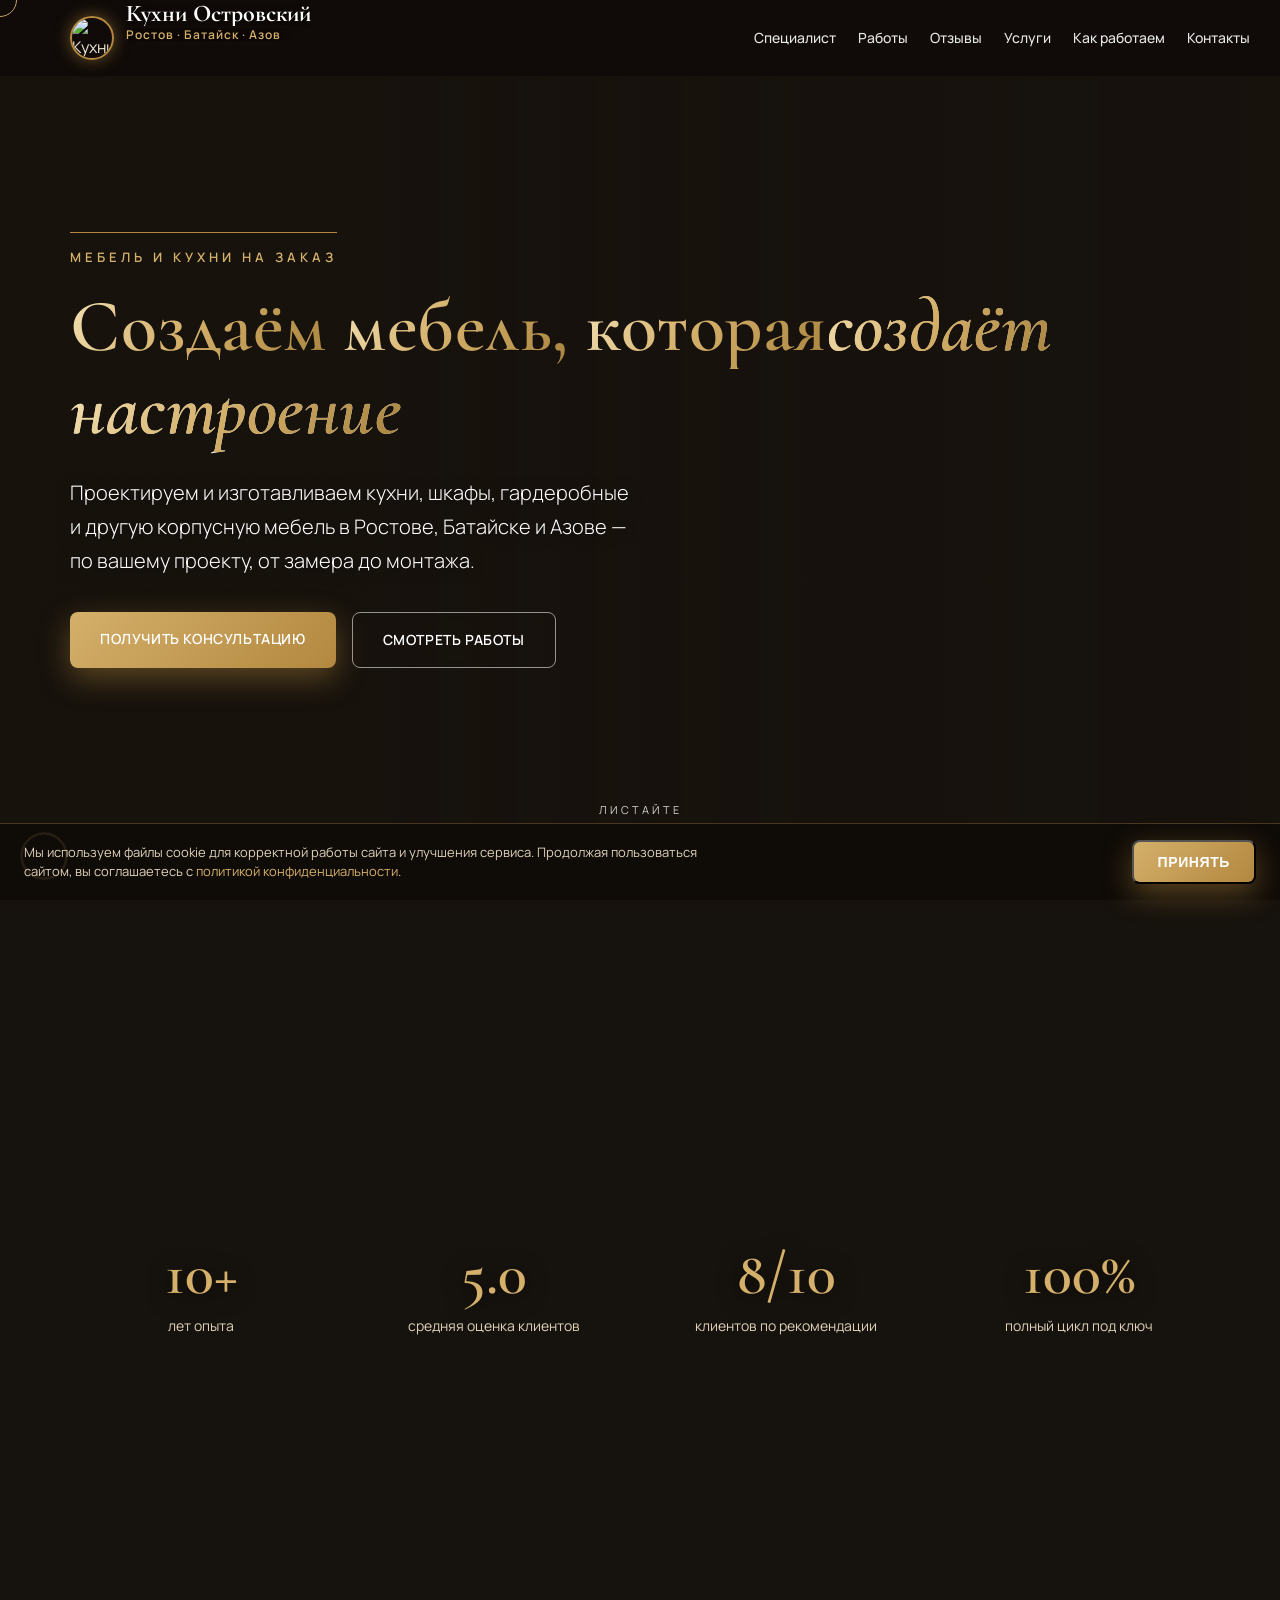
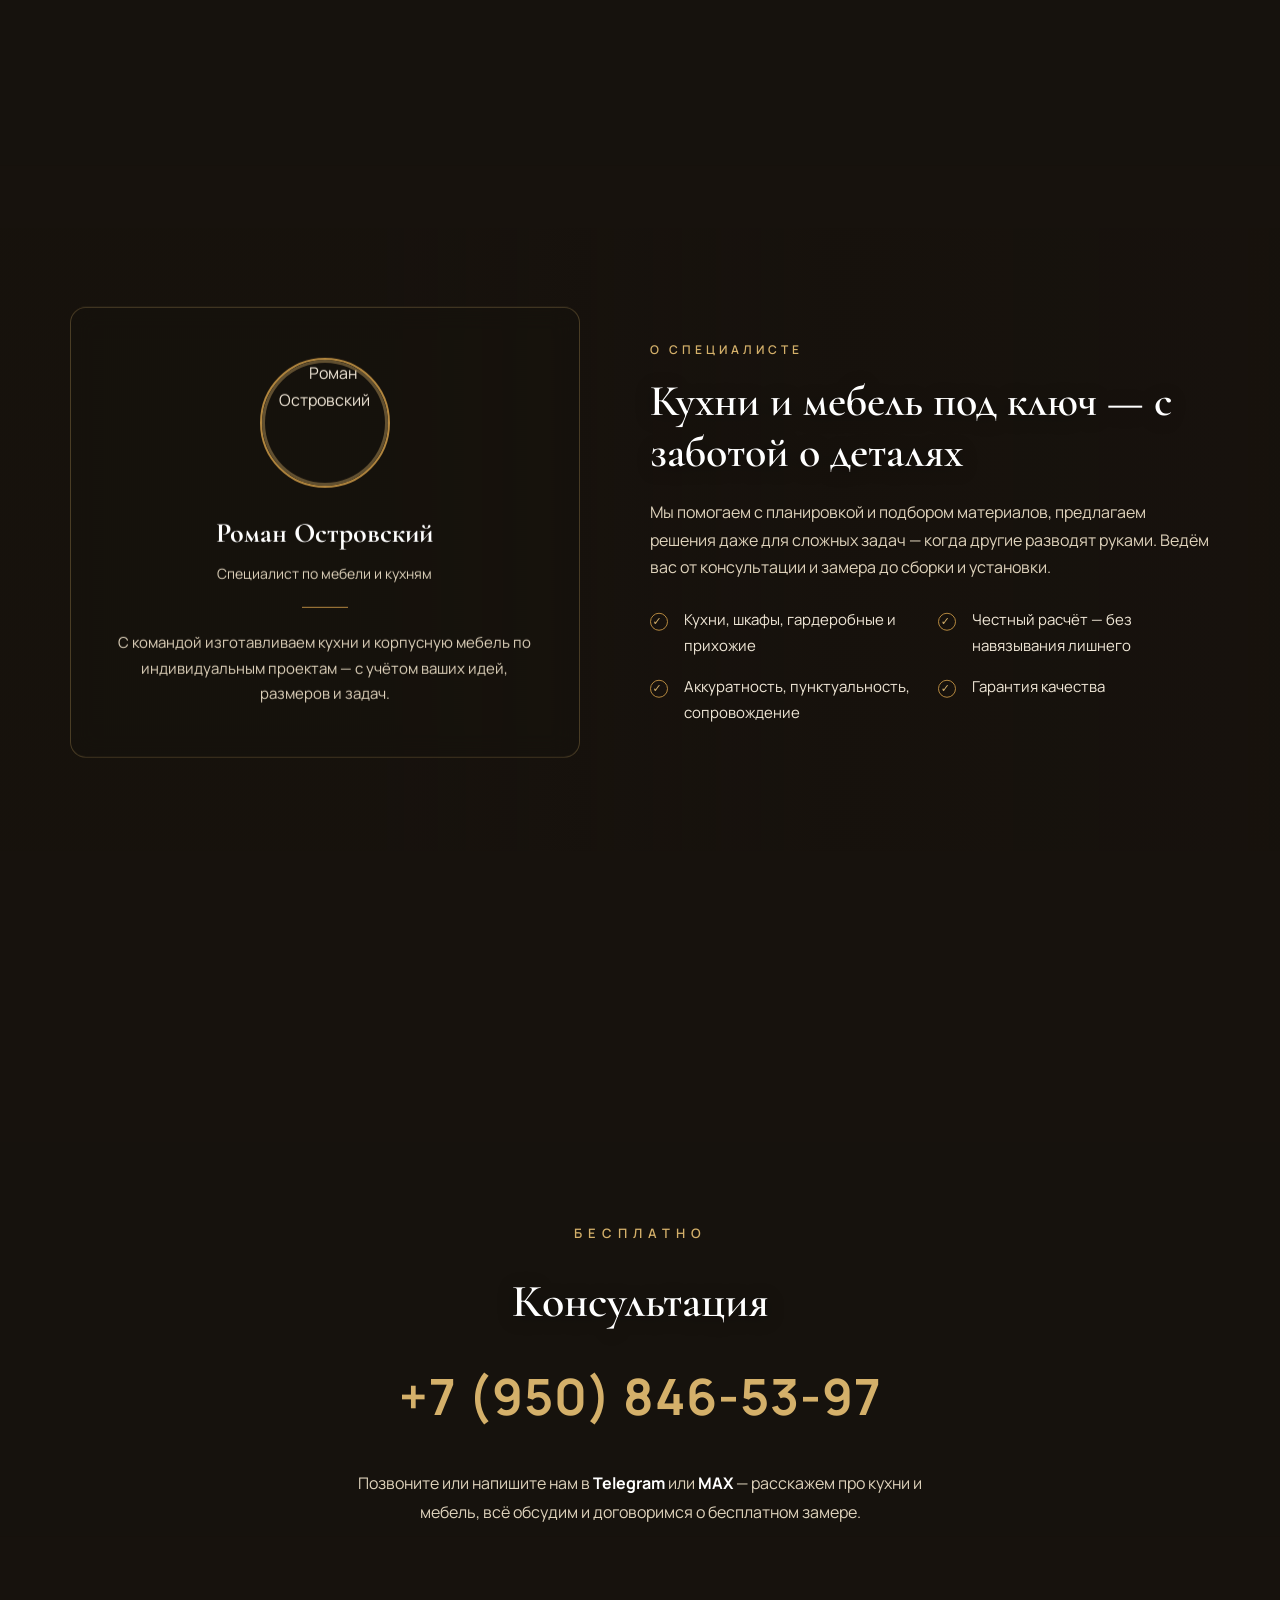
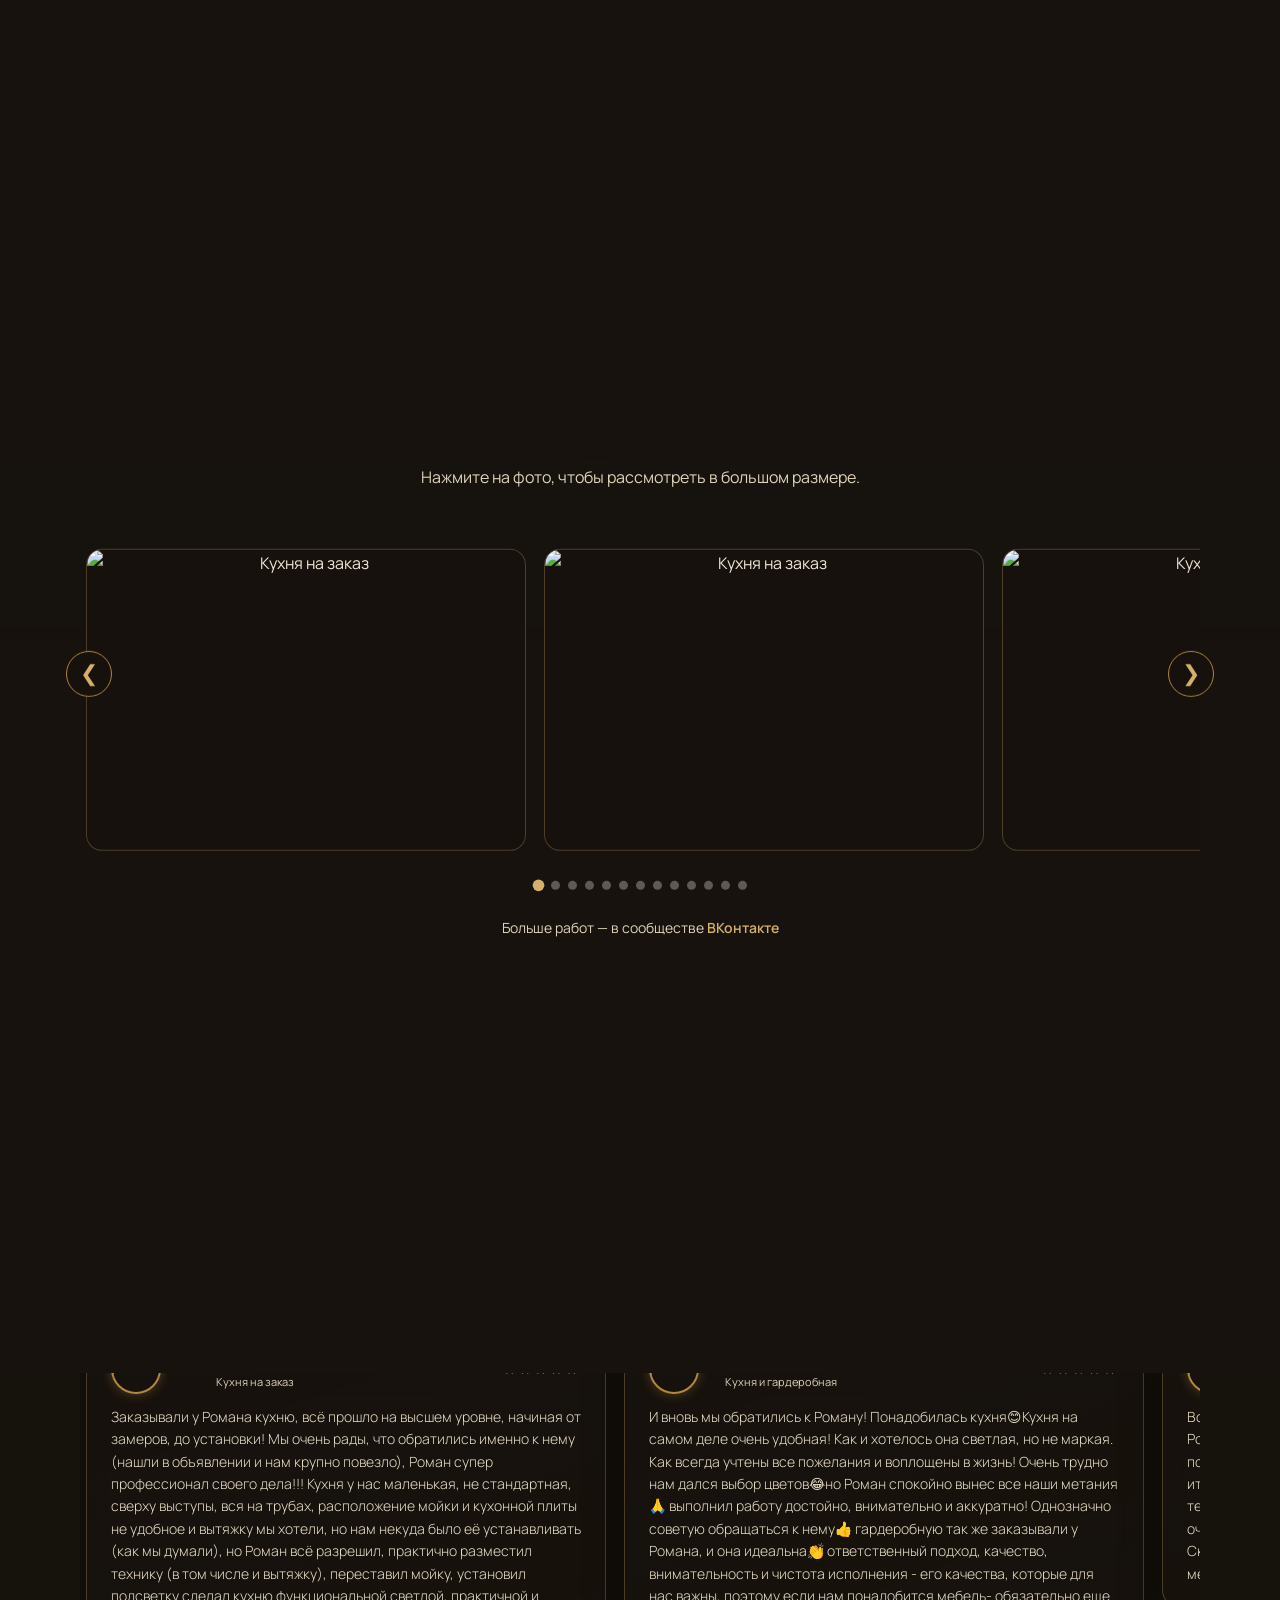
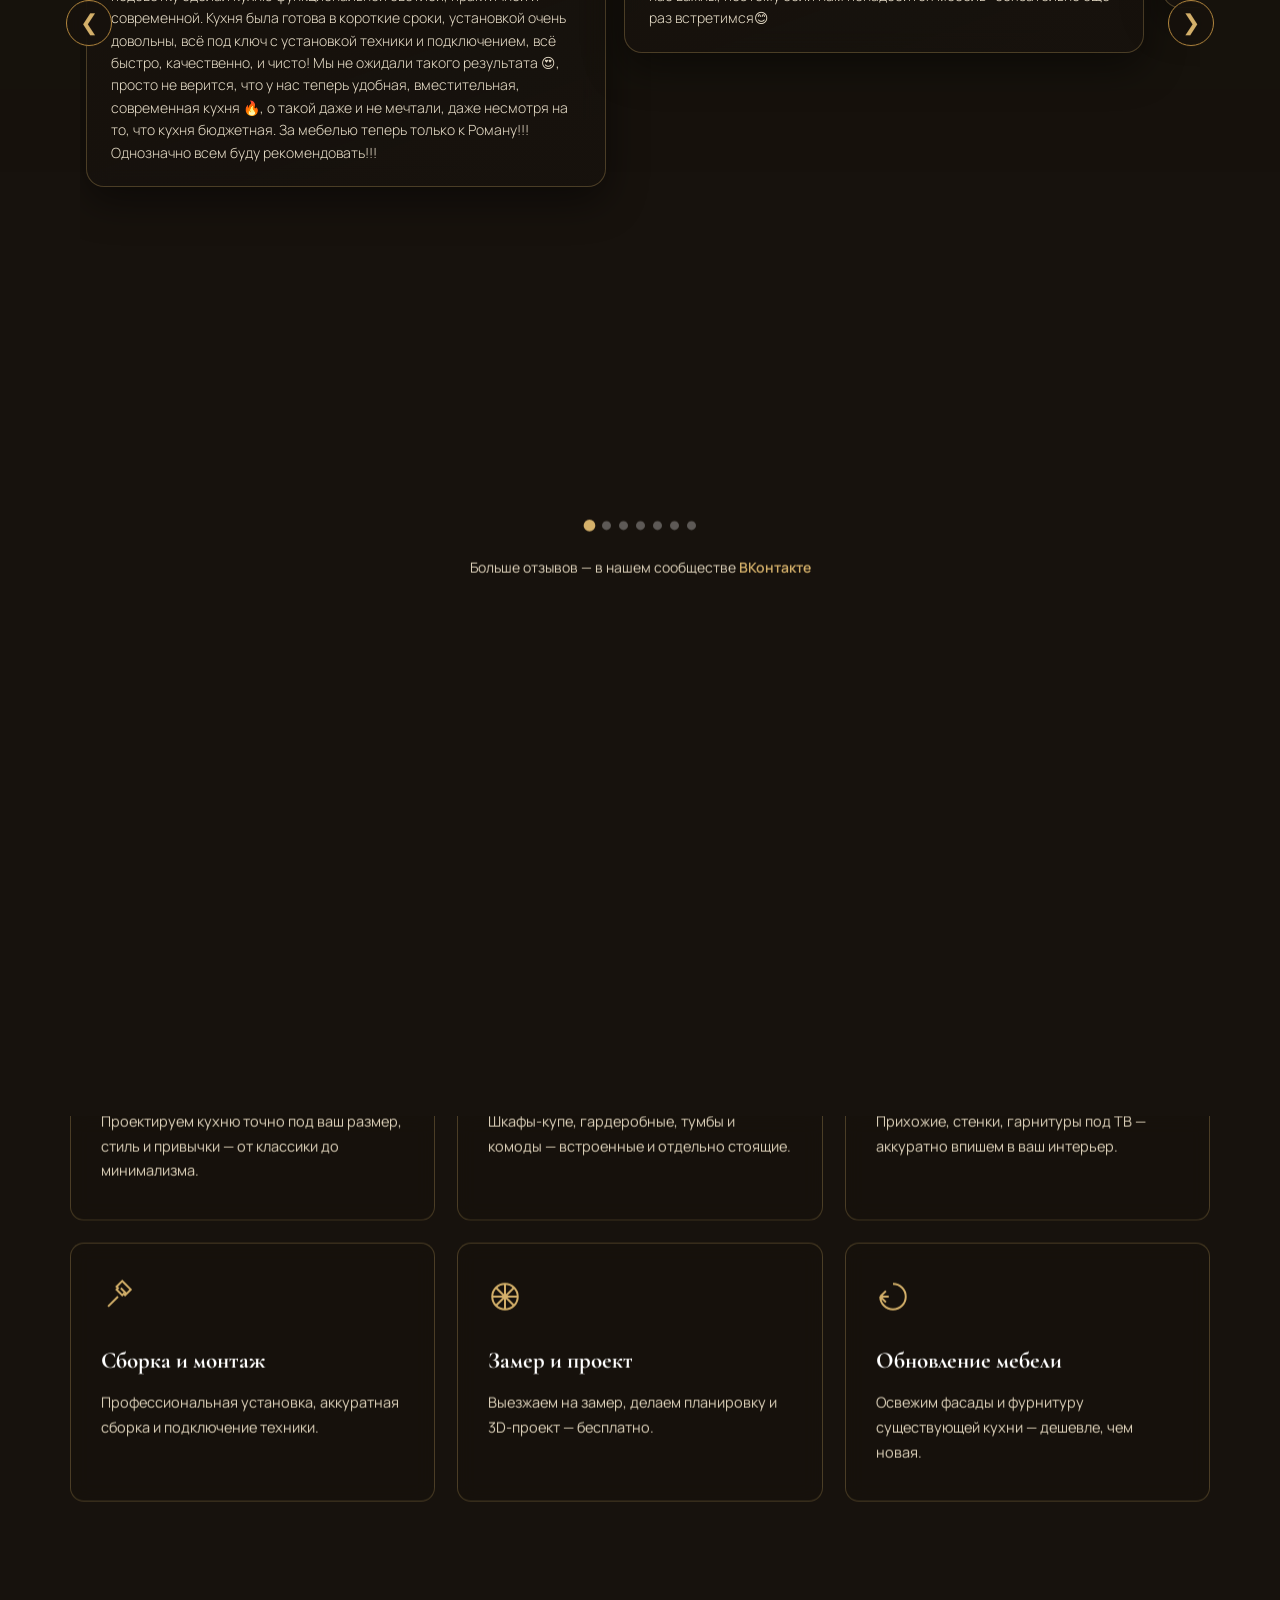
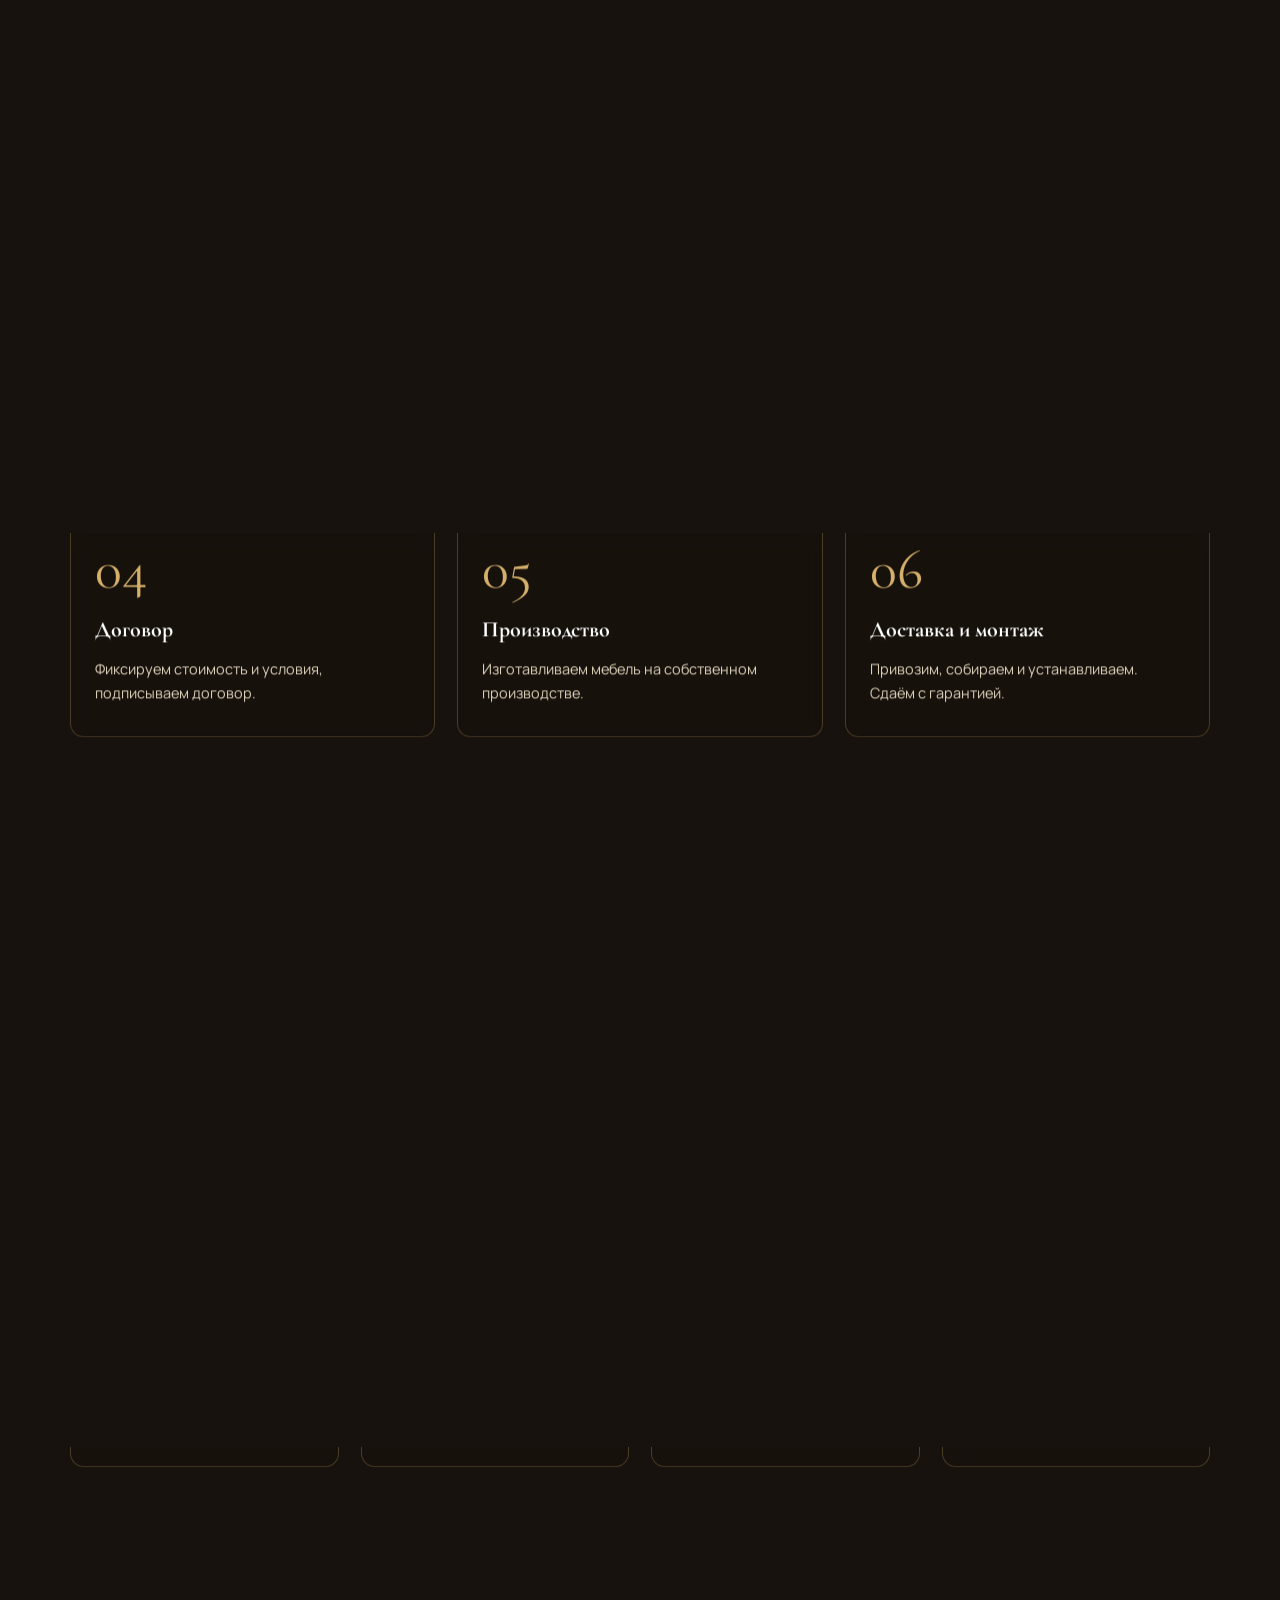
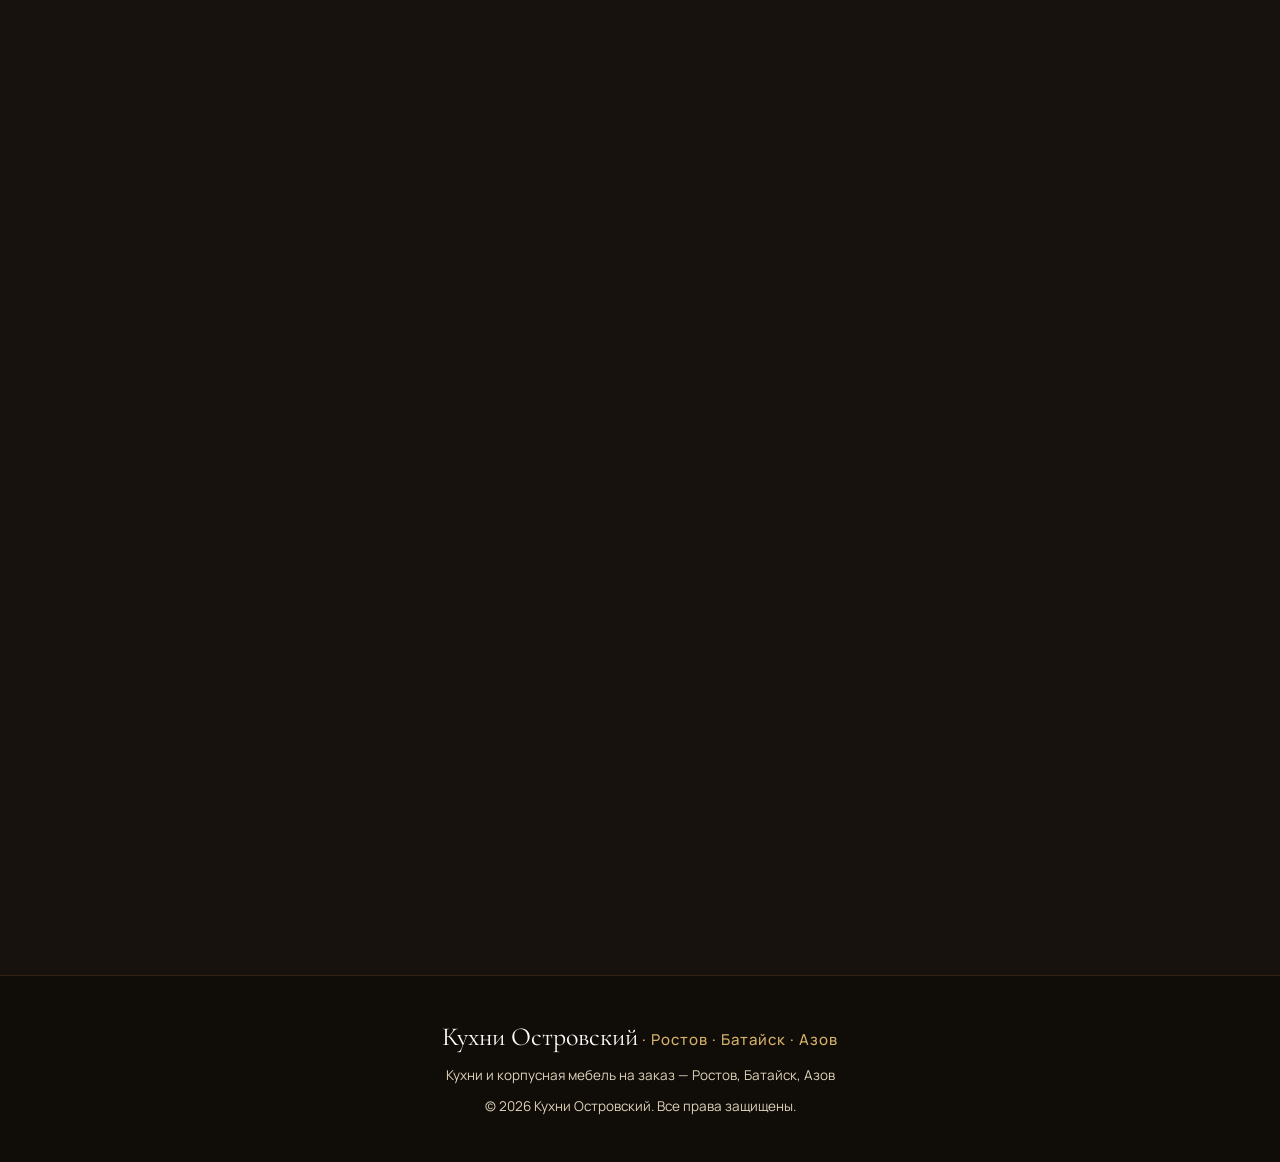
==== index.html @ 15dc63b6 "Update index.html" ====
<!DOCTYPE html>
<html lang="ru">
<head>
<meta charset="UTF-8">
<meta name="viewport" content="width=device-width, initial-scale=1.0">
<title>Кухни на заказ Ростов, Батайск, Азов | Кухни Островский</title>
<meta name="description" content="Кухни на заказ в Ростове, Батайске и Азове. Корпусная мебель под ключ: замер, проект, производство, монтаж. Специалист Роман Островский. ☎ +7 (950) 846-53-97">
<meta name="keywords" content="кухни островский, кухни батайск, кухни ростов, кухни азов, кухни на заказ ростов, мебель на заказ, шкафы купе, гардеробные, прихожие">
<meta name="robots" content="index, follow">
<link rel="canonical" href="https://кухниостровский.рф/">
<meta property="og:type" content="website">
<meta property="og:locale" content="ru_RU">
<meta property="og:url" content="https://кухниостровский.рф/">
<meta property="og:title" content="Кухни на заказ Ростов, Батайск, Азов | Кухни Островский">
<meta property="og:description" content="Кухни и корпусная мебель под ключ. 10+ лет опыта. Бесплатный замер и проект.">
<meta property="og:site_name" content="Кухни Островский">
<meta property="og:image" content="https://sun9-70.vkuserphoto.ru/s/v1/ig2/s4A0AFD1sjqbbnq-mAfS6e6lCbOTfaw6skzD08T04rMk8FkgYcORaFyMLFJIPcR9EamDGrZ3fDDamkpzifiUnmkO.jpg?quality=95&from=bu&u=udyioV6Vl_ghNhYbFZ9zjc-ZU_IjlhkVV114xfpUZJs&cs=1280x0">
<meta property="og:image:width" content="1280">
<meta property="og:image:height" content="855">
<script type="application/ld+json">
{"@context":"https://schema.org","@type":"LocalBusiness","name":"Кухни Островский","url":"https://кухниостровский.рф/","image":"https://sun9-70.vkuserphoto.ru/s/v1/ig2/s4A0AFD1sjqbbnq-mAfS6e6lCbOTfaw6skzD08T04rMk8FkgYcORaFyMLFJIPcR9EamDGrZ3fDDamkpzifiUnmkO.jpg?quality=95&from=bu&u=udyioV6Vl_ghNhYbFZ9zjc-ZU_IjlhkVV114xfpUZJs&cs=1280x0","description":"Кухни и корпусная мебель на заказ в Ростове, Батайске и Азове.","telephone":"+79508465397","priceRange":"₽₽","address":{"@type":"PostalAddress","addressLocality":"Ростов-на-Дону","addressRegion":"Ростовская область"},"areaServed":["Ростов-на-Дону","Батайск","Азов"],"sameAs":["https://vk.com/mebel.ostrovsky"]}
</script>
<link rel="icon" type="image/jpeg" href="https://sun9-20.vkuserphoto.ru/s/v1/ig2/2sp8pX_XIyDNZzghUeFMvYeHfkg4Kp7SVOVYhov8iLwAn3vAprbtUJPdXPi5IYkhMH-BR1LanCX8B0gH5rM8NC6c.jpg?quality=95&as=32x32,48x48,72x72,108x108,160x160,240x240,360x360,480x480,540x540,640x640,720x720,1080x1080,1254x1254&from=bu&cs=1254x0">
<link rel="apple-touch-icon" href="https://sun9-20.vkuserphoto.ru/s/v1/ig2/2sp8pX_XIyDNZzghUeFMvYeHfkg4Kp7SVOVYhov8iLwAn3vAprbtUJPdXPi5IYkhMH-BR1LanCX8B0gH5rM8NC6c.jpg?quality=95&as=32x32,48x48,72x72,108x108,160x160,240x240,360x360,480x480,540x540,640x640,720x720,1080x1080,1254x1254&from=bu&cs=1254x0">
<link rel="preconnect" href="https://fonts.googleapis.com">
<link rel="preconnect" href="https://fonts.gstatic.com" crossorigin>
<link href="https://fonts.googleapis.com/css2?family=Cormorant+Garamond:wght@400;500;600;700&family=Manrope:wght@300;400;500;600;700;800&display=swap" rel="stylesheet">

<style>
:root{
  --gold:#b3873f;
  --gold-soft:#d4b06a;
  --muted:#ded2bb;
  --line:rgba(212,176,106,.28);
}
*{margin:0;padding:0;box-sizing:border-box}
html{scroll-behavior:smooth}
section{scroll-margin-top:90px}
body{font-family:'Manrope',system-ui,sans-serif;color:#efe6d6;background:#17120d;line-height:1.7;-webkit-font-smoothing:antialiased;overflow-x:hidden}
h1,h2,h3{font-family:'Cormorant Garamond',Georgia,serif;overflow-wrap:break-word;word-break:break-word}
img{max-width:100%;display:block}
a{text-decoration:none;color:inherit}
ul{list-style:none}
.wrap{width:100%;max-width:1180px;margin:0 auto;padding:0 20px}

.progress{position:fixed;top:0;left:0;height:3px;z-index:200;background:linear-gradient(90deg,var(--gold),var(--gold-soft));width:0%}

/* ===== ПРЕЛОАДЕР (быстрый) ===== */
.preloader{position:fixed;inset:0;z-index:9999;background:#17120d;display:flex;flex-direction:column;align-items:center;justify-content:center;gap:22px;transition:opacity .5s ease,visibility .5s}
.preloader.done{opacity:0;visibility:hidden}
.pl-logo{font-family:'Cormorant Garamond',serif;font-size:38px;font-weight:700;color:var(--gold-soft);letter-spacing:2px;animation:plPulse 1.2s ease-in-out infinite}
.pl-bar{width:160px;height:2px;background:rgba(212,176,106,.15);border-radius:2px;overflow:hidden}
.pl-bar span{display:block;height:100%;width:0;background:linear-gradient(90deg,var(--gold),var(--gold-soft));animation:plLoad 1s ease forwards}
@keyframes plPulse{0%,100%{opacity:.5}50%{opacity:1}}
@keyframes plLoad{0%{width:0}100%{width:100%}}

/* ===== КАСТОМНЫЙ КУРСОР ===== */
.cursor{position:fixed;top:0;left:0;width:34px;height:34px;border:1.5px solid var(--gold-soft);border-radius:50%;pointer-events:none;z-index:9998;transform:translate(-50%,-50%);transition:transform .12s ease,width .25s,height .25s,border-color .25s;mix-blend-mode:difference}
.cursor.dot{width:6px;height:6px;background:var(--gold-soft);border:none;transition:.1s}
@media(hover:none){.cursor{display:none}}

/* ===== КРУГОВОЙ ПРОГРЕСС ===== */
.scroll-ring{position:fixed;left:18px;bottom:18px;width:52px;height:52px;z-index:300;transform:rotate(-90deg);opacity:.75;pointer-events:none}
.scroll-ring .ring-bg{fill:none;stroke:rgba(212,176,106,.15);stroke-width:3}
.scroll-ring .ring-fill{fill:none;stroke:var(--gold-soft);stroke-width:3;stroke-linecap:round;stroke-dasharray:163.4;stroke-dashoffset:163.4}

/* ШАПКА */
header{position:fixed;top:0;left:0;right:0;z-index:120;background:rgba(16,12,8,.9);backdrop-filter:blur(14px);transition:background .4s,box-shadow .4s}
header.solid{background:rgba(23,18,13,.98);box-shadow:0 6px 26px rgba(0,0,0,.5)}
.nav{display:flex;align-items:center;justify-content:space-between;height:76px;gap:12px}

.logo{display:flex;align-items:center;gap:12px;min-width:0;max-width:100%;cursor:pointer}
.logo .brand-ava{width:44px;height:44px;border-radius:50%;object-fit:cover;border:2px solid var(--gold);box-shadow:0 0 16px rgba(179,135,63,.55);flex-shrink:0}
.logo .brand-txt{display:flex;flex-direction:column;min-width:0;line-height:1.15}
.logo .brand-txt .name{white-space:nowrap;overflow:hidden;text-overflow:ellipsis;font-family:'Cormorant Garamond',serif;font-size:24px;font-weight:700;color:#fff;line-height:1.05;text-shadow:0 2px 10px rgba(0,0,0,.6)}
.logo .brand-txt .sub{color:var(--gold-soft);font-family:'Manrope',sans-serif;font-size:12px;font-weight:600;letter-spacing:1px;white-space:nowrap;overflow:hidden;text-overflow:ellipsis;max-width:62vw;margin-top:2px}

.menu{position:fixed;top:0;height:76px;right:max(20px,calc((100vw - 1220px)/2));display:flex;gap:22px;align-items:center;z-index:121}
.menu a{color:rgba(255,255,255,.9);font-size:14px;font-weight:500;transition:.3s;border-bottom:1px solid transparent;padding-bottom:4px;white-space:nowrap}
.menu a:hover{color:#fff;border-color:var(--gold)}
.menu a.active{color:var(--gold-soft);border-color:var(--gold)}

.menu-call{display:none}

.burger{display:none;background:none;border:none;cursor:pointer;width:38px;height:38px;position:relative;z-index:130;flex-shrink:0}
.burger span{position:absolute;left:7px;right:7px;height:2px;background:#fff;transition:.3s;border-radius:2px}
.burger span:nth-child(1){top:12px}
.burger span:nth-child(2){top:18px}
.burger span:nth-child(3){top:24px}
.burger.open span:nth-child(1){top:18px;transform:rotate(45deg)}
.burger.open span:nth-child(2){opacity:0}
.burger.open span:nth-child(3){top:18px;transform:rotate(-45deg)}

.scrim{position:fixed;inset:0;background:rgba(0,0,0,.55);opacity:0;visibility:hidden;transition:.35s;z-index:119;backdrop-filter:blur(2px)}
.scrim.show{opacity:1;visibility:visible}

.panel{position:relative;min-height:100vh;display:flex;align-items:center;padding:140px 0;overflow:hidden}
.panel .bg{position:absolute;inset:-20% 0;z-index:0;background-size:cover;background-position:center;will-change:transform}
.panel .bg::after{content:"";position:absolute;inset:0;background:linear-gradient(to right,rgba(23,18,13,.93) 30%,rgba(23,18,13,.62) 65%,rgba(23,18,13,.7))}
.panel .content{position:relative;z-index:2;width:100%;will-change:transform}
.panel--center .content{text-align:center}
.panel--center .bg::after{background:rgba(23,18,13,.68)}
.panel--dark .bg::after{background:rgba(23,18,13,.86)}
.panel + .panel{margin-top:14px}

.eyebrow{display:inline-block;color:var(--gold-soft);letter-spacing:4px;text-transform:uppercase;font-size:13px;font-weight:600;margin-bottom:18px;border-top:1px solid var(--gold);padding-top:13px}
h1{font-size:clamp(32px,6.4vw,74px);font-weight:600;line-height:1.12;color:#fff;letter-spacing:.5px;text-shadow:0 3px 22px rgba(0,0,0,.45);overflow-wrap:break-word;word-break:break-word;max-width:100%}
h1 em{font-style:italic}
.sub{color:#fff;font-size:clamp(17px,2vw,20px);font-weight:300;margin:24px 0 34px;max-width:560px;text-shadow:0 2px 14px rgba(0,0,0,.55)}
.btn-row{display:flex;gap:16px;flex-wrap:wrap}
.btn{position:relative;overflow:hidden;display:inline-block;padding:15px 30px;font-size:14px;font-weight:600;letter-spacing:.6px;text-transform:uppercase;transition:.35s;cursor:pointer;border-radius:8px}
.btn-solid{background:linear-gradient(135deg,var(--gold-soft),var(--gold));color:#fff;box-shadow:0 10px 30px rgba(179,135,63,.45);animation:btnGlow 3.2s ease-in-out infinite}
.btn-solid:hover{filter:brightness(1.1);transform:translateY(-3px)}
.btn-line{border:1px solid rgba(255,255,255,.55);color:#fff;backdrop-filter:blur(4px)}
.btn-line:hover{background:#fff;color:#17120d}
.btn::after{content:"";position:absolute;top:0;left:-120%;width:60%;height:100%;background:linear-gradient(120deg,transparent,rgba(255,255,255,.45),transparent);transform:skewX(-20deg);transition:.6s}
.btn:hover::after{left:130%}
@keyframes btnGlow{0%,100%{box-shadow:0 10px 30px rgba(179,135,63,.4)}50%{box-shadow:0 10px 46px rgba(212,176,106,.85)}}

/* Градиентный заголовок + золотое мерцание */
#heroTitle .t-word{background:linear-gradient(120deg,#f4e2b5,var(--gold-soft) 45%,#a9843f);-webkit-background-clip:text;background-clip:text;-webkit-text-fill-color:transparent;text-shadow:none}
.shimmer{background:linear-gradient(90deg,var(--gold-soft),#fff 35%,var(--gold-soft) 70%);background-size:220% auto;-webkit-background-clip:text;background-clip:text;-webkit-text-fill-color:transparent;animation:shimmerMove 3.2s linear infinite}
@keyframes shimmerMove{0%{background-position:0% center}100%{background-position:-220% center}}
h1 em.shimmer{-webkit-text-fill-color:transparent}
.cta h2.shimmer{-webkit-text-fill-color:transparent}

.scroll-cue{position:absolute;bottom:26px;left:50%;transform:translateX(-50%);z-index:5;color:rgba(255,255,255,.8);font-size:11px;letter-spacing:3px;text-transform:uppercase;text-align:center}
.scroll-cue .line{width:1px;height:44px;background:rgba(255,255,255,.55);margin:10px auto 0;animation:drip 2s infinite}
@keyframes drip{0%{transform:scaleY(0);transform-origin:top}50%{transform:scaleY(1);transform-origin:top}51%{transform-origin:bottom}100%{transform:scaleY(0);transform-origin:bottom}}

.sec-head{max-width:680px;margin:0 auto 50px;text-align:center}
.sec-head .kicker{color:var(--gold-soft);letter-spacing:4px;text-transform:uppercase;font-size:12px;font-weight:600}
.sec-head h2{font-size:clamp(32px,5vw,48px);font-weight:600;margin:16px 0 14px;line-height:1.15;color:#fff;text-shadow:0 2px 18px rgba(0,0,0,.45)}
.sec-head p{color:var(--muted);font-size:16px}
h2.k{font-size:clamp(32px,5vw,46px);color:#fff;font-weight:600;margin:16px 0 14px;text-align:center;text-shadow:0 2px 18px rgba(0,0,0,.45)}

.stats{display:grid;grid-template-columns:repeat(4,1fr);gap:30px;text-align:center}
.stat .num{font-family:'Cormorant Garamond',serif;font-size:60px;font-weight:600;color:var(--gold-soft);line-height:1;text-shadow:0 3px 22px rgba(0,0,0,.55)}
.stat .lbl{color:var(--muted);font-size:14px;margin-top:10px}

.about{display:grid;grid-template-columns:1fr 1.1fr;gap:70px;align-items:center}
.about-card{background:rgba(23,18,13,.78);backdrop-filter:blur(12px);border:1px solid var(--line);padding:50px 42px;text-align:center;border-radius:16px}
.avatar{width:130px;height:130px;border-radius:50%;margin:0 auto 22px;overflow:hidden;border:2px solid var(--gold);position:relative}
.avatar img{width:100%;height:100%;object-fit:cover}
.avatar::after{content:"";position:absolute;inset:0;border-radius:50%;box-shadow:inset 0 0 0 3px rgba(212,176,106,.4)}
.about-card h3{font-size:28px;color:#fff}
.about-card .role{color:var(--muted);font-size:14px;margin-top:4px}
.about-card .sep{width:46px;height:1px;background:var(--gold);margin:22px auto}
.about-card p{color:var(--muted);font-size:15px}
.about-body .kicker{color:var(--gold-soft);letter-spacing:4px;text-transform:uppercase;font-size:12px;font-weight:600}
.about-body h2{font-size:clamp(30px,4vw,44px);font-weight:600;margin:16px 0 22px;line-height:1.15;color:#fff;text-shadow:0 2px 18px rgba(0,0,0,.45)}
.about-body p{color:var(--muted);font-size:16px;margin-bottom:26px}
.features{display:grid;grid-template-columns:1fr 1fr;gap:16px}
.features li{position:relative;padding-left:34px;color:#efe6d6;font-size:15px;overflow-wrap:break-word}
.features li::before{content:"";position:absolute;left:0;top:6px;width:16px;height:16px;border:1.5px solid var(--gold);border-radius:50%}
.features li::after{content:"✓";position:absolute;left:3px;top:5px;font-size:11px;color:var(--gold-soft);font-weight:700}

.consult .phone{display:block;font-family:'Manrope',sans-serif;font-weight:700;font-size:clamp(30px,5vw,50px);color:var(--gold-soft);letter-spacing:1px;margin-top:10px;white-space:nowrap}
.consult p{color:var(--muted);font-size:16px;margin:30px auto 0;max-width:600px;line-height:1.8;overflow-wrap:break-word}

.carousel{position:relative;max-width:1120px;margin:0 auto}
.car-track{display:flex;gap:18px;overflow-x:auto;scroll-snap-type:x mandatory;-webkit-overflow-scrolling:touch;padding:8px 6px 20px;scrollbar-width:none}
.car-track::-webkit-scrollbar{display:none}
.car-nav{position:absolute;top:38%;transform:translateY(-50%);width:46px;height:46px;border-radius:50%;background:rgba(23,18,13,.75);backdrop-filter:blur(8px);border:1px solid var(--gold);color:var(--gold-soft);font-size:22px;cursor:pointer;display:flex;align-items:center;justify-content:center;transition:.3s;z-index:5}
.car-nav:hover{background:var(--gold);color:#17120d}
.car-prev{left:-14px}
.car-next{right:-14px}
.car-dots{display:flex;justify-content:center;gap:8px;margin-top:10px;flex-wrap:wrap}
.car-dot{width:9px;height:9px;border-radius:50%;background:rgba(255,255,255,.3);cursor:pointer;transition:.3s;border:none}
.car-dot.active{background:var(--gold-soft);transform:scale(1.3)}

.car-slide{flex:0 0 auto;width:min(78vw,440px);scroll-snap-align:center;border-radius:16px;overflow:hidden;border:1px solid var(--line);background:rgba(23,18,13,.7);cursor:zoom-in}
.car-slide img{width:100%;height:300px;object-fit:cover;display:block;transition:transform .5s ease}
.car-slide:hover img{transform:scale(1.06)}

.rev-track{align-items:flex-start}
.rev-card{scroll-snap-align:center;background:linear-gradient(160deg,rgba(23,18,13,.92),rgba(23,18,13,.8));backdrop-filter:blur(12px);border:1px solid var(--line);border-radius:18px;padding:22px 24px;width:min(82vw,520px);flex:0 0 auto;display:flex;flex-direction:column;box-shadow:0 14px 40px rgba(0,0,0,.45);position:relative;overflow:hidden}
.rev-card::before{content:"";position:absolute;top:0;left:0;right:0;height:2px;background:linear-gradient(90deg,transparent,var(--gold-soft),transparent);opacity:.7}
.rev-head{display:flex;align-items:center;gap:12px;margin-bottom:12px;flex-wrap:wrap}
.rev-ava{width:50px;height:50px;border-radius:50%;object-fit:cover;border:2px solid var(--gold);box-shadow:0 0 12px rgba(179,135,63,.4);flex-shrink:0}
.rev-name{color:#fff;font-weight:700;font-size:15px}
.rev-sub{color:var(--muted);font-size:11px;margin-top:2px}
.rev-stars{color:var(--gold-soft);letter-spacing:3px;font-size:14px;margin-left:auto;white-space:nowrap}
.rev-text{color:#e7ddc8;font-size:14px;line-height:1.6;font-weight:300;text-align:left;overflow-wrap:break-word;word-break:break-word}
.rev-video{margin-top:12px;border-radius:12px;overflow:hidden;border:1px solid var(--line)}
.rev-video iframe{width:100%;height:200px;border:0;display:block}

.svc-grid{display:grid;grid-template-columns:repeat(3,1fr);gap:22px}
.svc{position:relative;background:rgba(23,18,13,.68);backdrop-filter:blur(10px);border:1px solid var(--line);padding:36px 30px;transition:.4s;border-radius:14px;overflow-wrap:break-word}
.svc::before{content:"";position:absolute;inset:0;border-radius:14px;padding:1px;background:linear-gradient(135deg,var(--gold-soft),transparent 40%,transparent 60%,var(--gold-soft));-webkit-mask:linear-gradient(#fff 0 0) content-box,linear-gradient(#fff 0 0);-webkit-mask-composite:xor;mask-composite:exclude;opacity:0;transition:.4s;pointer-events:none}
.svc:hover{transform:translateY(-6px);background:rgba(23,18,13,.88)}
.svc:hover::before{opacity:1}
.svc svg{width:34px;height:34px;stroke:var(--gold-soft);fill:none;stroke-width:1.4;margin-bottom:20px}
.svc h3{font-size:23px;color:#fff;margin-bottom:10px}
.svc p{color:var(--muted);font-size:14.5px}

.steps{display:grid;grid-template-columns:repeat(3,1fr);gap:22px}
.step{position:relative;padding:30px 24px;background:rgba(23,18,13,.65);backdrop-filter:blur(8px);border:1px solid var(--line);border-radius:14px;transition:.3s;overflow-wrap:break-word}
.step:hover{transform:translateY(-4px);border-color:var(--gold)}
.step .n{font-family:'Cormorant Garamond',serif;font-size:56px;color:var(--gold-soft);line-height:1}
.step h3{font-size:22px;color:#fff;margin:14px 0 8px}
.step p{color:var(--muted);font-size:14.5px}

.guar-grid{display:grid;grid-template-columns:repeat(4,1fr);gap:22px}
.guar{position:relative;background:rgba(23,18,13,.68);backdrop-filter:blur(10px);border:1px solid var(--line);padding:36px 26px;text-align:center;transition:.35s;border-radius:14px;overflow-wrap:break-word}
.guar::before{content:"";position:absolute;inset:0;border-radius:14px;padding:1px;background:linear-gradient(135deg,var(--gold-soft),transparent 40%,transparent 60%,var(--gold-soft));-webkit-mask:linear-gradient(#fff 0 0) content-box,linear-gradient(#fff 0 0);-webkit-mask-composite:xor;mask-composite:exclude;opacity:0;transition:.4s}
.guar:hover{transform:translateY(-5px);background:rgba(23,18,13,.85)}
.guar:hover::before{opacity:1}
.guar .ico{width:52px;height:52px;margin:0 auto 18px;border:1px solid var(--gold);border-radius:50%;display:flex;align-items:center;justify-content:center;color:var(--gold-soft)}
.guar .ico svg{width:22px;height:22px;stroke:currentColor;fill:none;stroke-width:1.5}
.guar h3{font-size:19px;color:#fff;margin-bottom:8px}
.guar p{color:var(--muted);font-size:13.5px}

.contact-grid{display:grid;grid-template-columns:1fr 1fr;gap:60px;align-items:start}
.contact-info h2{font-size:clamp(30px,4.5vw,46px);color:#fff;margin:16px 0 14px;line-height:1.1;text-shadow:0 2px 18px rgba(0,0,0,.45)}
.contact-info .kicker{color:var(--gold-soft);letter-spacing:4px;text-transform:uppercase;font-size:12px;font-weight:600}
.contact-info>p{color:var(--muted);font-size:16px;margin-bottom:32px}
.c-line{display:flex;align-items:flex-start;gap:20px;margin-bottom:26px}
.c-ico{width:44px;height:44px;border:1px solid var(--gold);border-radius:50%;display:flex;align-items:center;justify-content:center;color:var(--gold-soft);flex-shrink:0}
.c-ico svg{width:18px;height:18px;stroke:currentColor;fill:none;stroke-width:1.5}
.c-line .lab{font-size:11px;letter-spacing:2px;text-transform:uppercase;color:var(--muted);margin-bottom:3px}
.c-line .val{font-size:19px;font-weight:600;color:#efe6d6;overflow-wrap:break-word;word-break:break-word}
.c-line a.val:hover{color:var(--gold-soft)}
.call-block{background:rgba(23,18,13,.78);backdrop-filter:blur(12px);border:1px solid var(--line);padding:44px 34px;text-align:center;border-radius:16px}
.call-block .cb-lab{font-size:14px;letter-spacing:3px;text-transform:uppercase;color:var(--gold-soft)}
.call-block .cb-num{display:block;font-family:'Manrope',sans-serif;font-weight:700;font-size:clamp(28px,4vw,44px);color:#fff;margin:14px 0 8px;white-space:nowrap}
.call-block .cb-num:hover{color:var(--gold-soft)}
.call-block .cb-hint{color:var(--muted);font-size:14.5px;line-height:1.8;overflow-wrap:break-word}

/* Форма звонка с маской телефона */
.cb-form{display:flex;flex-direction:column;gap:12px;margin-top:22px;text-align:left}
.cb-form input{background:rgba(255,255,255,.06);border:1px solid var(--line);border-radius:10px;padding:14px 16px;color:#fff;font-size:15px;font-family:'Manrope',sans-serif;transition:.3s;width:100%}
.cb-form input:focus{outline:none;border-color:var(--gold)}
.cb-form input::placeholder{color:var(--muted)}
.cb-form .btn{width:100%;border:none;margin-top:4px}
.cb-msg{margin-top:8px;font-size:13px;color:var(--gold-soft);text-align:center;min-height:18px}

.cta{text-align:center;padding:100px 0;position:relative}
.cta h2{font-size:clamp(32px,5vw,52px);color:#fff;font-weight:600;margin-bottom:16px;text-shadow:0 3px 20px rgba(0,0,0,.45)}
.cta p{color:var(--muted);font-size:17px;max-width:600px;margin:0 auto 34px;overflow-wrap:break-word}

footer{background:rgba(16,12,8,.97);color:var(--muted);padding:44px 20px;text-align:center;font-size:13.5px;border-top:1px solid rgba(179,135,63,.2)}
footer .flogo{font-family:'Cormorant Garamond',serif;font-size:26px;color:#fff;margin-bottom:10px;line-height:1.3}
footer .flogo span{color:var(--gold-soft);font-size:15px;font-family:'Manrope',sans-serif;font-weight:500;letter-spacing:1px}

.cookie-bar{position:fixed;bottom:0;left:0;right:0;z-index:150;background:rgba(16,12,8,.97);backdrop-filter:blur(10px);border-top:1px solid var(--line);padding:16px 24px;display:flex;align-items:center;justify-content:space-between;gap:20px;flex-wrap:wrap;transform:translateY(100%);transition:.5s}
.cookie-bar.show{transform:none}
.cookie-bar p{color:var(--muted);font-size:13px;max-width:720px;line-height:1.5}
.cookie-bar .btn{flex-shrink:0;padding:12px 24px}

/* Лайтбокс */
.lightbox{position:fixed;inset:0;z-index:3000;background:rgba(10,7,4,.94);display:none;align-items:center;justify-content:center;flex-direction:column;gap:16px}
.lightbox.open{display:flex}
.lightbox img{max-width:92vw;max-height:84vh;border-radius:12px;border:1px solid var(--gold);box-shadow:0 20px 70px rgba(0,0,0,.7)}
.lb-close{position:absolute;top:18px;right:24px;background:none;border:none;color:#fff;font-size:44px;cursor:pointer;z-index:5;line-height:1}
.lb-nav{position:absolute;top:50%;transform:translateY(-50%);width:52px;height:52px;border-radius:50%;background:rgba(212,176,106,.15);border:1px solid var(--gold);color:var(--gold-soft);font-size:26px;cursor:pointer;display:flex;align-items:center;justify-content:center;transition:.3s}
.lb-nav:hover{background:var(--gold);color:#17120d}
.lb-prev{left:18px}.lb-next{right:18px}
.lb-count{color:var(--muted);font-size:13px}

.reveal{opacity:0;transform:translateY(36px);transition:opacity .9s ease,transform .9s ease}
.reveal.in{opacity:1;transform:none}
.stats .reveal:nth-child(1){transition-delay:.05s}.stats .reveal:nth-child(2){transition-delay:.15s}.stats .reveal:nth-child(3){transition-delay:.25s}.stats .reveal:nth-child(4){transition-delay:.35s}
.steps .reveal:nth-child(2){transition-delay:.08s}.steps .reveal:nth-child(3){transition-delay:.16s}.steps .reveal:nth-child(4){transition-delay:.24s}.steps .reveal:nth-child(5){transition-delay:.32s}.steps .reveal:nth-child(6){transition-delay:.4s}
.svc-grid .reveal:nth-child(2){transition-delay:.08s}.svc-grid .reveal:nth-child(3){transition-delay:.16s}.svc-grid .reveal:nth-child(4){transition-delay:.24s}.svc-grid .reveal:nth-child(5){transition-delay:.32s}.svc-grid .reveal:nth-child(6){transition-delay:.4s}
.guar-grid .reveal:nth-child(2){transition-delay:.08s}.guar-grid .reveal:nth-child(3){transition-delay:.16s}.guar-grid .reveal:nth-child(4){transition-delay:.24s}

.t-word{display:inline-block;opacity:0;transform:translateY(12px);transition:opacity .5s ease,transform .5s ease;word-break:break-word}
.t-word.on{opacity:1;transform:none}

@media(max-width:1024px){
  .stats{grid-template-columns:repeat(2,1fr);gap:40px}
  .svc-grid{grid-template-columns:repeat(2,1fr)}
  .guar-grid{grid-template-columns:repeat(2,1fr)}
}
@media(max-width:860px){
  .menu{position:fixed;top:0;right:0;bottom:0;width:min(320px,84vw);background:linear-gradient(180deg,#1c160e,#12100a);flex-direction:column;justify-content:flex-start;gap:6px;padding:100px 36px 40px;transform:translateX(100%);transition:transform .4s cubic-bezier(.22,.61,.36,1);z-index:125;opacity:0;visibility:hidden;box-shadow:-20px 0 50px rgba(0,0,0,.5);overflow-y:auto;height:auto}
  .menu.open{transform:none;opacity:1;visibility:visible}
  .menu a{font-size:20px;font-family:'Cormorant Garamond',serif;color:#fff;border-bottom:1px solid rgba(212,176,106,.15);padding:14px 0;display:block}
  .menu a:hover{color:var(--gold-soft)}
  .menu a.active{color:var(--gold-soft);border-color:var(--gold);border-bottom-color:var(--gold)}
  .menu-call{display:block;margin-top:auto;padding-top:20px}
  .menu-call a{display:flex;align-items:center;justify-content:center;gap:10px;width:100%;background:linear-gradient(135deg,var(--gold-soft),var(--gold));color:#fff;font-family:'Manrope',sans-serif;font-size:15px;font-weight:700;letter-spacing:.5px;text-transform:uppercase;border:none;border-radius:12px;padding:16px 18px;box-shadow:0 10px 26px rgba(179,135,63,.4)}
  .burger{display:block}
  .scrim{display:block}
  .scroll-ring{display:none}
  .about{grid-template-columns:1fr;gap:40px}
  .features{grid-template-columns:1fr}
  .steps{grid-template-columns:1fr;gap:22px}
  .contact-grid{grid-template-columns:1fr;gap:40px}
  .panel{padding:120px 0}
  .car-nav{display:none}
  .rev-card{width:86vw}
}
@media(max-width:520px){
  .logo .brand-ava{width:40px;height:40px}
  .logo .brand-txt .name{font-size:20px}
  .logo .brand-txt .sub{font-size:11px;max-width:54vw}
  .nav{height:66px}
  .panel{min-height:auto;padding:100px 0 60px}
  h1{font-size:33px}
  .btn-row{width:100%}
  .btn{width:100%;text-align:center}
  .stat .num{font-size:46px}
  .scroll-cue{display:none}
  .car-slide{width:84vw}
  .car-slide img{height:210px}
  .svc-grid{grid-template-columns:1fr}
  .guar-grid{grid-template-columns:1fr}
  .rev-card{width:92vw;padding:16px}
  .rev-head{gap:10px}
  .rev-ava{width:46px;height:46px}
  .rev-name{font-size:14px}
  .rev-sub{font-size:10px}
  .rev-stars{font-size:13px;display:block;margin:6px 0 0}
  .rev-text{font-size:13px;line-height:1.55}
  .rev-video iframe{height:180px}
  .consult .phone{font-size:26px}
  .call-block .cb-num{font-size:24px}
  .menu{padding:92px 28px 30px}
  .lb-nav{width:44px;height:44px;font-size:22px}
}
@media(max-width:380px){
  .car-slide{width:88vw}
  .car-slide img{height:190px}
  .rev-card{width:94vw;padding:14px}
  .rev-text{font-size:12.5px}
  .rev-video iframe{height:160px}
}
</style>
</head>
<body>

<div class="progress" id="progress"></div>

<!-- Прелоадер -->
<div class="preloader" id="preloader">
  <div class="pl-logo">Кухни Островский</div>
  <div class="pl-bar"><span></span></div>
</div>

<!-- Кастомный курсор -->
<div class="cursor" id="cursor"></div>

<!-- Круговой прогресс -->
<svg class="scroll-ring" viewBox="0 0 60 60" aria-hidden="true">
  <circle class="ring-bg" cx="30" cy="30" r="26"></circle>
  <circle class="ring-fill" id="ringFill" cx="30" cy="30" r="26"></circle>
</svg>

<header id="header">
  <div class="wrap nav">
    <a href="#top" class="logo" id="logo">
      <img class="brand-ava" src="https://sun9-20.vkuserphoto.ru/s/v1/ig2/2sp8pX_XIyDNZzghUeFMvYeHfkg4Kp7SVOVYhov8iLwAn3vAprbtUJPdXPi5IYkhMH-BR1LanCX8B0gH5rM8NC6c.jpg?quality=95&as=32x32,48x48,72x72,108x108,160x160,240x240,360x360,480x480,540x540,640x640,720x720,1080x1080,1254x1254&from=bu&cs=1254x0" alt="Кухни Островский">
      <span class="brand-txt"><span class="name">Кухни Островский</span><span class="sub">Ростов · Батайск · Азов</span></span>
    </a>
    <button class="burger" id="burger" aria-label="Меню"><span></span><span></span><span></span></button>
  </div>
</header>
<ul class="menu" id="menu">
  <li><a href="#about">Специалист</a></li>
  <li><a href="#works">Работы</a></li>
  <li><a href="#reviews">Отзывы</a></li>
  <li><a href="#services">Услуги</a></li>
  <li><a href="#process">Как работаем</a></li>
  <li><a href="#contacts">Контакты</a></li>
  <li class="menu-call"><a href="tel:+79508465397">📞 Позвонить специалисту</a></li>
</ul>
<div class="scrim" id="scrim"></div>

<section class="panel" id="top">
  <div class="bg" style="background-image:url('https://sun9-70.vkuserphoto.ru/s/v1/ig2/s4A0AFD1sjqbbnq-mAfS6e6lCbOTfaw6skzD08T04rMk8FkgYcORaFyMLFJIPcR9EamDGrZ3fDDamkpzifiUnmkO.jpg?quality=95&as=32x21,48x32,72x48,108x72,160x107,240x160,360x241,480x321,540x361,640x428,720x481,1080x722,1280x855,1440x962,2560x1711&from=bu&u=udyioV6Vl_ghNhYbFZ9zjc-ZU_IjlhkVV114xfpUZJs&cs=1920x0')"></div>
  <div class="wrap"><div class="content">
    <span class="eyebrow">Мебель и кухни на заказ</span>
    <h1 id="heroTitle">Создаём мебель, которая <em class="shimmer">создаёт настроение</em></h1>
    <p class="sub">Проектируем и изготавливаем кухни, шкафы, гардеробные и другую корпусную мебель в Ростове, Батайске и Азове — по вашему проекту, от замера до монтажа.</p>
    <div class="btn-row">
      <a href="#consult" class="btn btn-solid">Получить консультацию</a>
      <a href="#works" class="btn btn-line">Смотреть работы</a>
    </div>
  </div></div>
  <div class="scroll-cue">Листайте<div class="line"></div></div>
</section>

<section class="panel panel--dark">
  <div class="bg" style="background-image:url('https://sun9-20.vkuserphoto.ru/s/v1/ig2/9W8TzKo3y8t8-s63NRmlys3yJtHJAKPBOp2QIyuqMSTinG9q-UFuD5sYkz4wbd7QZDv7wQxsZlldmCrAM-PzPlDJ.jpg?quality=95&as=32x21,48x32,72x48,108x72,160x107,240x160,360x240,480x320,540x360,640x427,720x480,1080x720,1280x853,1440x960,1800x1200&from=bu&u=kySpH3qK1oaqlWr8kbrP_y7iDDbASMEGWuJ5dgxf5MU&cs=1920x0')"></div>
  <div class="wrap"><div class="content">
    <div class="stats">
      <div class="stat reveal"><div class="num" data-count="10" data-suffix="+">0</div><div class="lbl">лет опыта</div></div>
      <div class="stat reveal"><div class="num" data-count="5" data-decimal="1">0</div><div class="lbl">средняя оценка клиентов</div></div>
      <div class="stat reveal"><div class="num" data-count="8" data-suffix="/10">0</div><div class="lbl">клиентов по рекомендации</div></div>
      <div class="stat reveal"><div class="num" data-count="100" data-suffix="%">0</div><div class="lbl">полный цикл под ключ</div></div>
    </div>
  </div></div>
</section>

<section class="panel" id="about">
  <div class="bg" style="background-image:url('https://sun9-50.vkuserphoto.ru/s/v1/ig2/_uJbJ-Gw0zJ3jVPyc4QJRGUErYM5zju63UDQM6FFDezILgQ54i5ycLVvhgSHl5hHPVIKikt0AL9V6DrmqDH7G5C6.jpg?quality=95&as=32x24,48x36,72x54,108x81,160x120,240x180,360x270,480x360,540x405,640x480,720x540,1080x810,1280x960,1440x1080,2208x1656&from=bu&u=9_d3vo4cDIif_5OxDZbDgMLFC1xuAQSKRY1zAPscIwM&cs=1920x0')"></div>
  <div class="wrap"><div class="content">
    <div class="about">
      <div class="about-card reveal">
        <div class="avatar"><img src="https://i.ibb.co/mVchNnp1/photo-2026-09-10-18-48-37.jpg" alt="Роман Островский"></div>
        <h3>Роман Островский</h3>
        <div class="role">Специалист по мебели и кухням</div>
        <div class="sep"></div>
        <p>С командой изготавливаем кухни и корпусную мебель по индивидуальным проектам — с учётом ваших идей, размеров и задач.</p>
      </div>
      <div class="about-body reveal">
        <div class="kicker">О специалисте</div>
        <h2>Кухни и мебель под ключ — с заботой о деталях</h2>
        <p>Мы помогаем с планировкой и подбором материалов, предлагаем решения даже для сложных задач — когда другие разводят руками. Ведём вас от консультации и замера до сборки и установки.</p>
        <ul class="features">
          <li>Кухни, шкафы, гардеробные и прихожие</li>
          <li>Честный расчёт — без навязывания лишнего</li>
          <li>Аккуратность, пунктуальность, сопровождение</li>
          <li>Гарантия качества</li>
        </ul>
      </div>
    </div>
  </div></div>
</section>

<section class="panel panel--center panel--dark" id="consult">
  <div class="bg" style="background-image:url('https://sun9-41.vkuserphoto.ru/s/v1/ig2/qi7m_VnJPio2P4oKJhNr6X-9HJD2kCt6f98XGtveyiAxhJ4ru17yVoibjERFJ4-ZWDOm8Lr7xGMwRP6dSudvgPnG.jpg?quality=95&as=32x43,48x64,72x96,108x144,160x213,240x320,360x480,480x640,540x720,640x853,720x960,1080x1440,1280x1707,1440x1920,1920x2560&from=bu&u=myRGe7iEVeLqDstzbpBsld7P0jp7l04_xCLynpcz4So&cs=1920x0')"></div>
  <div class="wrap"><div class="content consult">
    <span class="kicker reveal" style="color:var(--gold-soft);letter-spacing:6px;text-transform:uppercase;font-size:13px;font-weight:600">Бесплатно</span>
    <h2 class="k reveal">Консультация</h2>
    <a href="tel:+79508465397" class="phone reveal">+7 (950) 846-53-97</a>
    <p class="reveal">Позвоните или напишите нам в <b style="color:#fff">Telegram</b> или <b style="color:#fff">MAX</b> — расскажем про кухни и мебель, всё обсудим и договоримся о бесплатном замере.</p>
  </div></div>
</section>

<section class="panel panel--center panel--dark" id="works">
  <div class="bg" style="background-image:url('https://sun9-32.vkuserphoto.ru/s/v1/ig2/ipQDYrxkEiu9wFqxHUIJNhf4YERP29pOrzOhJ2hTcO6Z-fqWBrPA9D1vCltHlp9RltkldMRefKPMMkB8aD8jhZfR.jpg?quality=95&as=32x21,48x32,72x48,108x72,160x107,240x160,360x240,480x320,540x360,640x427,720x480,1080x720,1280x853,1440x960,2560x1707&from=bu&u=q3wKCscaGbBU8n3umOUNA0wOvLkQBDAVXIkzDrivHgk&cs=1920x0')"></div>
  <div class="wrap"><div class="content">
    <div class="sec-head reveal">
      <div class="kicker">Наши работы</div>
      <h2>Кухни и мебель, которые мы сделали</h2>
      <p>Нажмите на фото, чтобы рассмотреть в большом размере.</p>
    </div>
    <div class="carousel reveal">
      <button class="car-nav car-prev" id="carPrev">❮</button>
      <div class="car-track" id="carTrack">
        <div class="car-slide"><img src="https://sun9-70.vkuserphoto.ru/s/v1/ig2/s4A0AFD1sjqbbnq-mAfS6e6lCbOTfaw6skzD08T04rMk8FkgYcORaFyMLFJIPcR9EamDGrZ3fDDamkpzifiUnmkO.jpg?quality=95&as=32x21,48x32,72x48,108x72,160x107,240x160,360x241,480x321,540x361,640x428,720x481,1080x722,1280x855,1440x962,2560x1711&from=bu&u=udyioV6Vl_ghNhYbFZ9zjc-ZU_IjlhkVV114xfpUZJs&cs=1920x0" alt="Кухня на заказ"></div>
        <div class="car-slide"><img src="https://sun9-20.vkuserphoto.ru/s/v1/ig2/9W8TzKo3y8t8-s63NRmlys3yJtHJAKPBOp2QIyuqMSTinG9q-UFuD5sYkz4wbd7QZDv7wQxsZlldmCrAM-PzPlDJ.jpg?quality=95&as=32x21,48x32,72x48,108x72,160x107,240x160,360x240,480x320,540x360,640x427,720x480,1080x720,1280x853,1440x960,1800x1200&from=bu&u=kySpH3qK1oaqlWr8kbrP_y7iDDbASMEGWuJ5dgxf5MU&cs=1920x0" alt="Кухня на заказ"></div>
        <div class="car-slide"><img src="https://sun9-11.vkuserphoto.ru/s/v1/ig2/Xh5Xw9Yb1reqhfFznlGk8NjvSQAxCbysuiL5IWRt_f3ELVb8fvoYPg00eFIHV-xiS9I4nhYBj4ttU_FHVkPpX8Z3.jpg?quality=95&as=32x24,48x36,72x54,108x81,160x120,240x180,360x270,480x360,540x405,640x480,720x540,1080x810,1280x960,1440x1080,1600x1200&from=bu&u=pY-bjOidU1jjNjiF66Dn4Ycgmb6utH_d0Ti7oSJr0qA&cs=1920x0" alt="Кухня на заказ"></div>
        <div class="car-slide"><img src="https://sun9-88.vkuserphoto.ru/s/v1/ig2/vCipZmkZdy5Ix0cFh98i0yhNAYynqzh2gm00rWx5Qr019O4RHjwcs7pN6iKT4L_d1vanDAbUJ9JRrHj_uw13YVhg.jpg?quality=95&as=32x44,48x66,72x99,108x149,160x220,240x331,360x496,480x661,540x744,640x882,720x992,1080x1488,1280x1764,1440x1984,1858x2560&from=bu&u=lrbIDUwRUQKMEvaw12w2pRXFBLE0sHCmc6AYF8H7CIA&cs=1920x0" alt="Мебель на заказ"></div>
        <div class="car-slide"><img src="https://sun9-87.vkuserphoto.ru/s/v1/ig2/WHkPw7TZze6TV4t2q6Yr2pw61S1zWDeDyp8Dbe2IFm31aAuhXVSQ2DUTnM6AIt5u3cLTp9mh-YN2b_Lb0q5iHCFu.jpg?quality=95&as=32x40,48x60,72x90,108x134,160x199,240x298,360x448,480x597,540x671,640x796,720x895,1080x1343,1280x1591,1440x1790,2059x2560&from=bu&u=bQW477ZK7yLopHDa2oCbH-uA483cvDm58BTlNs29AoE&cs=1920x0" alt="Шкаф купе"></div>
        <div class="car-slide"><img src="https://sun9-24.vkuserphoto.ru/s/v1/ig2/lS8MpZ4V9XUKPJ7l9GmjnkCnHW2MGfnq86jH-Gzx6bAgr4m3azL5Xd_fkdPHY_NOsJjST3Zw2iQkuGKGBwYODdgM.jpg?quality=95&as=32x42,48x63,72x95,108x142,160x211,240x316,360x474,480x632,540x711,640x843,720x949,1080x1423,1280x1686,1440x1897,1943x2560&from=bu&u=dLnirpryCPR3qvUPphwt7JaP5ljnoIl1yyGyUNiUjZI&cs=1920x0" alt="Мебель на заказ"></div>
        <div class="car-slide"><img src="https://sun9-64.vkuserphoto.ru/s/v1/ig2/wllk0NJeZqqGu0oNhLoLS7k3FJSugAEpIBElk8HeWwp_EqOH7dKCix844jHZRQwXWkISHmdmXW9hWEaFuC-CCB84.jpg?quality=95&as=32x21,48x32,72x48,108x72,160x107,240x160,360x240,480x320,540x360,640x427,720x480,1080x720,1280x853,1440x960,2560x1707&from=bu&u=T5NJHPubDiY9E_IwXkmzI6uExoeA0QSNz39xjf4UD5M&cs=1920x0" alt="Кухня на заказ"></div>
        <div class="car-slide"><img src="https://sun9-39.vkuserphoto.ru/s/v1/ig2/5cyrhjIBSWB5GGZATB29IrmjydaNdVOx-iP_dMNKsMbePp5Ccs2rnkEpLnfft3yAZGeMEE3IfInjMQ7aU6Z6jnHc.jpg?quality=95&as=32x24,48x36,72x54,108x82,160x121,240x181,360x272,480x363,540x408,640x484,720x544,1080x817,1280x968&from=bu&u=l1uWXrXXeEAKk1VMgGM5wyIo7DtKdQGhKlCwMjoS0t8&cs=1920x0" alt="Мебель на заказ"></div>
        <div class="car-slide"><img src="https://sun9-68.vkuserphoto.ru/s/v1/ig2/6KwHlOiN9pxXNIwTImKO6QGkrSCTVqreybJu-63m8wbhdFFMIl06es9cPeurIdwuwXGtsFTkdJ6IOjMaS1qRtfxJ.jpg?quality=95&as=32x24,48x36,72x54,108x81,160x120,240x180,360x270,480x360,540x405,640x480,720x540,1080x810,1280x960,1440x1080,2560x1920&from=bu&u=VgDjFEJKqpW6dWVO-E4y4Q6xcuyoqiL7LxhG36oLPjw&cs=1920x0" alt="Кухня на заказ"></div>
        <div class="car-slide"><img src="https://sun9-23.vkuserphoto.ru/s/v1/ig2/wfBQoeOzjZbCRCvxmIkx_V3xC0fgMd3TTxRDSRG2CHDMok6B2ZKrG7vCAJ_G1DmrZ6JS1_RC2tr87Q64wJJ4aW9w.jpg?quality=95&as=32x25,48x37,72x56,108x84,160x124,240x186,360x279,480x372,540x419,640x496,720x558,1080x837,1280x992,1440x1117,2560x1985&from=bu&u=kZXvrlzwGUvzrHmYa8tHXbvyhU_JlNlefLxxcCYqM1A&cs=1920x0" alt="Мебель на заказ"></div>
        <div class="car-slide"><img src="https://sun9-33.vkuserphoto.ru/s/v1/ig2/TQbwf8FdMs_jwKfC_ONoxEHBIpc2L5yf_T0McNeUKRn0tK7fVbC5YbHfsB0TGLlNC_D55htM_2nREACuIw7ykLIx.jpg?quality=95&as=32x43,48x65,72x97,108x145,160x215,240x323,360x484,480x645,540x726,640x860,720x968,1080x1452,1280x1721,1440x1936,1904x2560&from=bu&u=rbH0OM9Bv0PnevamgtW5nYBm9jxFI28R6D1wxzq6fJA&cs=1920x0" alt="Кухня на заказ"></div>
        <div class="car-slide"><img src="https://sun9-52.vkuserphoto.ru/s/v1/ig2/iD_ZIKN3aW1Ml52LPM3C65Qa7raIjG1CUC-fRrbHZEdxtU9hrsvTAh80W9sM3wI2hBUlsHc86fnHiG43aAOPlRuP.jpg?quality=95&as=32x24,48x36,72x54,108x81,160x120,240x180,360x270,480x360,540x405,640x480,720x540,1080x810,1280x960,1440x1080,2560x1920&from=bu&u=mdGpdzTBkRhwLQzuIJS1nz6l-_CWqdnxhW1cwsXNCx8&cs=1920x0" alt="Кухня на заказ"></div>
        <div class="car-slide"><img src="https://sun9-65.vkuserphoto.ru/s/v1/ig2/z_wfZeGA9H6LHDsevjkijUHpbVyLGWFM38frX4hKrjgOnscfAloGdrVpPUwl4XoXCG_YgcKXTgeeTsDDcWEBvdi1.jpg?quality=95&as=32x24,48x36,72x54,108x81,160x120,240x180,360x270,480x360,540x405,640x480,720x540,1080x810,1280x960,1440x1080,2560x1920&from=bu&u=YbZ1WmiK3ZCk0bKWZhf_YKp6dTUU2vbsQo7Ya4Hoi6s&cs=1920x0" alt="Кухня на заказ"></div>
      </div>
      <button class="car-nav car-next" id="carNext">❯</button>
      <div class="car-dots" id="carDots"></div>
    </div>
    <p style="color:var(--muted);margin-top:26px;text-align:center;font-size:14px">Больше работ — в сообществе <a href="https://vk.com/mebel.ostrovsky" target="_blank" rel="noopener" style="color:var(--gold-soft);font-weight:600">ВКонтакте</a></p>
  </div></div>
</section>

<!-- Лайтбокс -->
<div class="lightbox" id="lightbox">
  <button class="lb-close" id="lbClose">×</button>
  <button class="lb-nav lb-prev" id="lbPrev">❮</button>
  <img id="lbImg" alt="Работа">
  <div class="lb-count" id="lbCount"></div>
  <button class="lb-nav lb-next" id="lbNext">❯</button>
</div>

<section class="panel panel--center" id="reviews">
  <div class="bg" style="background-image:url('https://sun9-64.vkuserphoto.ru/s/v1/ig2/wllk0NJeZqqGu0oNhLoLS7k3FJSugAEpIBElk8HeWwp_EqOH7dKCix844jHZRQwXWkISHmdmXW9hWEaFuC-CCB84.jpg?quality=95&as=32x21,48x32,72x48,108x72,160x107,240x160,360x240,480x320,540x360,640x427,720x480,1080x720,1280x853,1440x960,2560x1707&from=bu&u=T5NJHPubDiY9E_IwXkmzI6uExoeA0QSNz39xjf4UD5M&cs=1920x0')"></div>
  <div class="wrap"><div class="content">
    <div class="sec-head reveal">
      <div class="kicker">Отзывы</div>
      <h2>Что говорят наши клиенты</h2>
      <p>Реальные отзывы о нашей работе. Листайте влево-вправо.</p>
    </div>
    <div class="carousel reveal">
      <button class="car-nav car-prev" id="revPrev">❮</button>
      <div class="car-track rev-track" id="revTrack">
        <div class="rev-card">
          <div class="rev-head">
            <img class="rev-ava" src="https://sun9-3.vkuserphoto.ru/s/v1/ig2/-cVZEipS5I4ROZUZ2fxoIaGJBZXpUs76_WKoUZpPw_r2-gnqqUvgTqjLjYoTZ0R21nsCSvjUPyw_vSn1jxAYJC8K.jpg?quality=95&as=32x30,48x45,72x68,108x101,160x150,240x225,360x338,480x450,540x507,640x601,720x676,1080x1014,1280x1201,1440x1351,2505x2351&from=bu&cs=2505x0" alt="">
            <div><div class="rev-name">Виктория Брандикова</div><div class="rev-sub">Кухня на заказ</div></div>
            <div class="rev-stars">★★★★★</div>
          </div>
          <p class="rev-text">Заказывали у Романа кухню, всё прошло на высшем уровне, начиная от замеров, до установки! Мы очень рады, что обратились именно к нему (нашли в объявлении и нам крупно повезло), Роман супер профессионал своего дела!!! Кухня у нас маленькая, не стандартная, сверху выступы, вся на трубах, расположение мойки и кухонной плиты не удобное и вытяжку мы хотели, но нам некуда было её устанавливать (как мы думали), но Роман всё разрешил, практично разместил технику (в том числе и вытяжку), переставил мойку, установил подсветку сделал кухню функциональной светлой, практичной и современной. Кухня была готова в короткие сроки, установкой очень довольны, всё под ключ с установкой техники и подключением, всё быстро, качественно, и чисто! Мы не ожидали такого результата 😍, просто не верится, что у нас теперь удобная, вместительная, современная кухня 🔥, о такой даже и не мечтали, даже несмотря на то, что кухня бюджетная. За мебелью теперь только к Роману!!! Однозначно всем буду рекомендовать!!!</p>
        </div>
        <div class="rev-card">
          <div class="rev-head">
            <img class="rev-ava" src="https://sun9-41.vkuserphoto.ru/s/v1/ig2/qi7m_VnJPio2P4oKJhNr6X-9HJD2kCt6f98XGtveyiAxhJ4ru17yVoibjERFJ4-ZWDOm8Lr7xGMwRP6dSudvgPnG.jpg?quality=95&as=32x43,48x64,72x96,108x144,160x213,240x320,360x480,480x640,540x720,640x853,720x960,1080x1440,1280x1707,1440x1920,1920x2560&from=bu&u=myRGe7iEVeLqDstzbpBsld7P0jp7l04_xCLynpcz4So&cs=1080x0" alt="">
            <div><div class="rev-name">Виктория Маренко</div><div class="rev-sub">Кухня и гардеробная</div></div>
            <div class="rev-stars">★★★★★</div>
          </div>
          <p class="rev-text">И вновь мы обратились к Роману! Понадобилась кухня😊Кухня на самом деле очень удобная! Как и хотелось она светлая, но не маркая. Как всегда учтены все пожелания и воплощены в жизнь! Очень трудно нам дался выбор цветов😂но Роман спокойно вынес все наши метания🙏 выполнил работу достойно, внимательно и аккуратно! Однозначно советую обращаться к нему👍 гардеробную так же заказывали у Романа, и она идеальна👏 ответственный подход, качество, внимательность и чистота исполнения - его качества, которые для нас важны, поэтому если нам понадобится мебель- обязательно еще раз встретимся😊</p>
        </div>
        <div class="rev-card">
          <div class="rev-head">
            <img class="rev-ava" src="https://sun9-53.vkuserphoto.ru/s/v1/ig2/gZheSpaWhz7StIdwlzSoCIfA01e-x8jVUMESDK2u9ONRR1s3txB-b6F7lqLLj-Y6QFqFU5x463yoWmnTxf5T88g2.jpg?quality=95&as=32x43,48x64,72x96,108x144,160x213,240x320,360x480,480x640,540x720,640x853,720x960,1080x1440,1280x1707,1440x1920,1920x2560&from=bu&cs=1920x0" alt="">
            <div><div class="rev-name">Любовь Петелько</div><div class="rev-sub">Шкаф, тумбы, прихожая</div></div>
            <div class="rev-stars">★★★★★</div>
          </div>
          <p class="rev-text">Всем здравствуйте. Я заказала у Романа шкаф купе в спальню. Когда Роман приехал, я не совсем понимала что я хочу, пообщавшись с ним, получила много советов и рекомендаций по составу и цвету шкафа. В итоге решила в комплект заказать сразу тумбы, гарнитур под телевизор, и прихожую. Установили все раньше обещанного срока. Я очень довольна и всем рекомендую. Роман специалист своего дела. Скоро буду заказывать зону хранения балкона и самое главное кухню мечты). Спасибо</p>
        </div>
        <div class="rev-card">
          <div class="rev-head">
            <img class="rev-ava" src="https://sun9-83.vkuserphoto.ru/s/v1/ig2/zYO0FQ_fFsgxDWhaTE85lNpixn2ikScuD58qVoXtqda8vFxoS-LGsT54k9pk9tDVEpzGpJfCw5eg5TNtYgE2Q8_y.jpg?quality=95&as=32x47,48x71,72x106,108x159,160x236,240x353,360x530,480x707,540x795,640x943,720x1061,869x1280&from=bu&cs=869x0" alt="">
            <div><div class="rev-name">Дмитрий Юшенко</div><div class="rev-sub">Шкаф и стенка</div></div>
            <div class="rev-stars">★★★★★</div>
          </div>
          <p class="rev-text">Заказывали у Романа шкаф и стенку в спальню. Работа вышла отличной, подсказал несколько удачных решений наших хотелок. Все супер! Спасибо!</p>
        </div>
        <div class="rev-card">
          <div class="rev-head">
            <img class="rev-ava" src="https://sun9-46.vkuserphoto.ru/s/v1/ig2/bVm2vnJWOD92dzHJ3_21NbqhcwF7DW7a05XzjaTWteG9Dviu9nt8LlA5bgzdbsBhGtYbrs7rvOMTylQQIV43cl4T.jpg?quality=95&as=32x24,48x36,72x54,108x81,160x120,240x180,360x270,480x360,540x405,640x480,720x540,1080x810,1280x960,1440x1080,2560x1920&from=bu&cs=2560x0" alt="">
            <div><div class="rev-name">Екатерина Умнягина</div><div class="rev-sub">Кухня на заказ</div></div>
            <div class="rev-stars">★★★★★</div>
          </div>
          <p class="rev-text">Заказывали у Романа кухню, всё очень понравилось! Подбирали всё до мелочей, и Рома всё исполнил, как мы хотели, за это мы ему очень благодарны. Всё сделано идеально, спрятали то, что не должно быть видно, и получилось очень красиво. Спасибо, Рома, за эту крутую современную кухню!!!</p>
        </div>
        <div class="rev-card">
          <div class="rev-head">
            <img class="rev-ava" src="https://sun9-48.vkuserphoto.ru/s/v1/ig2/OdS0JaUmpkj7vzQLNz1oyY6PBksnYylZuY54LZ2vnibrqxNc0IimIjE6d6NWySeMm6N2MLIUHG6WLKtAFJ82ICwE.jpg?quality=95&as=32x43,48x64,72x96,108x144,160x213,240x320,360x480,480x640,540x720,640x853,720x960,960x1280&from=bu&cs=960x0" alt="">
            <div><div class="rev-name">Анастасия Зайцева</div><div class="rev-sub">Два шкафа, гардеробная</div></div>
            <div class="rev-stars">★★★★★</div>
          </div>
          <p class="rev-text">Заказывали у Романа два шкафа. Во время замеров у нас не было определённой идеи, как сделать вместительный шкаф в нашу небольшую спальню, ещё и с несущей колонной. Роман подкинул прекрасную идею, в итоге получился не просто шкаф, а целая угловая гардеробная, я была в восторге 🤩 Большой выбор цветов и текстур. Работа выполнена в оговорённый срок и качественно. 👍🏻 Большое спасибо за эстетичное воплощение нашей мечты 🤩😊</p>
        </div>
        <div class="rev-card">
          <div class="rev-head">
            <img class="rev-ava" src="https://sun9-44.vkuserphoto.ru/s/v1/ig2/z3K7MYc56nf_4Ek_wkhJ-j-VZt7iv_VEt9wUN0gJSY0VORuRVxQCX1S5baisBgJyoYuCcrENJNxLajL1WKwdFS91.jpg?quality=95&as=32x24,48x36,72x54,108x81,160x120,240x180,360x270,480x360,540x405,640x480,720x541,1080x811,1280x961,1440x1081,2560x1922&from=bu&u=Fj3HDKPJXUOEmCWl6MePYyPYB6lNmsGien6u_9mlUi8&cs=2560x0" alt="">
            <div><div class="rev-name">Александр Карташев</div><div class="rev-sub">Кухня на заказ</div></div>
            <div class="rev-stars">★★★★★</div>
          </div>
          <p class="rev-text">Обратились к Роману за изготовлением кухни. Изначально не было конкретного проекта, были лишь несколько «хотелок» и нестандартная планировка. В стене были выступы, которые нужно было замаскировать. В итоге Роман предложил несколько очень практичных решений, которые идеально вписались в интерьер. Выступ стояка закрыли пеналом, а большой барный стол (длиной в 2 метра) смонтировали так, чтобы встроить в одну из ножек электрические розетки. В итоге получилось все очень органично. Работу мастера выполнили в поставленные сроки – без задержек – через месяц наша кухня уже была смонтирована. По качеству материалов никаких нареканий. Все подбирали индивидуально. Нам предложили большой выбор фасадов и оформления основных коробов. В итоге подобрали все идеально подходяще к основному интерьеру квартиры. Шкафчики с доводчиками, антресоли с пуш-механизмами. Очень стильный дизайн. Технику и сантехнику тоже вмонтировали очень аккуратно и хорошо. Особая благодарность за идею с подсветкой. Изначально о ней даже не задумывались, но Роман предложил сделать. Теперь без нее процесс готовки вообще не представляем. Очень удобно и очень стильно. Так что, в итоге за приемлемую цену получили отличную кухню. Прям гордость квартиры 😀</p>
          <div class="rev-video">
            <iframe src="https://vk.ru/video_ext.php?oid=-212015374&id=456239019&hash=6abf300a7c2518d4" frameborder="0" allowfullscreen="1" allow="autoplay; encrypted-media; fullscreen; picture-in-picture"></iframe>
          </div>
        </div>
      </div>
      <button class="car-nav car-next" id="revNext">❯</button>
      <div class="car-dots" id="revDots"></div>
    </div>
    <p style="color:var(--muted);margin-top:26px;text-align:center;font-size:14px">Больше отзывов — в нашем сообществе <a href="https://vk.com/mebel.ostrovsky" target="_blank" rel="noopener" style="color:var(--gold-soft);font-weight:600">ВКонтакте</a></p>
  </div></div>
</section>

<section class="panel panel--dark" id="services">
  <div class="bg" style="background-image:url('https://sun9-88.vkuserphoto.ru/s/v1/ig2/vCipZmkZdy5Ix0cFh98i0yhNAYynqzh2gm00rWx5Qr019O4RHjwcs7pN6iKT4L_d1vanDAbUJ9JRrHj_uw13YVhg.jpg?quality=95&as=32x44,48x66,72x99,108x149,160x220,240x331,360x496,480x661,540x744,640x882,720x992,1080x1488,1280x1764,1440x1984,1858x2560&from=bu&u=lrbIDUwRUQKMEvaw12w2pRXFBLE0sHCmc6AYF8H7CIA&cs=1920x0')"></div>
  <div class="wrap"><div class="content">
    <div class="sec-head reveal">
      <div class="kicker">Что мы делаем</div>
      <h2>Услуги</h2>
      <p>Индивидуальный подход к каждому проекту и полный цикл производства.</p>
    </div>
    <div class="svc-grid">
      <div class="svc reveal"><svg viewBox="0 0 24 24"><path d="M3 9h18M3 9v10a1 1 0 0 0 1 1h16a1 1 0 0 0 1-1V9M3 9l2-4h14l2 4M8 9v2M12 9v2M16 9v2"/></svg><h3>Кухни на заказ</h3><p>Проектируем кухню точно под ваш размер, стиль и привычки — от классики до минимализма.</p></div>
      <div class="svc reveal"><svg viewBox="0 0 24 24"><rect x="3" y="3" width="18" height="18" rx="1"/><path d="M3 8h18M8 8v13M16 8v13"/></svg><h3>Шкафы и гардеробные</h3><p>Шкафы-купе, гардеробные, тумбы и комоды — встроенные и отдельно стоящие.</p></div>
      <div class="svc reveal"><svg viewBox="0 0 24 24"><path d="M12 3v18M3 12h18M5 5l14 14M19 5L5 19"/></svg><h3>Прихожие и стенки</h3><p>Прихожие, стенки, гарнитуры под ТВ — аккуратно впишем в ваш интерьер.</p></div>
      <div class="svc reveal"><svg viewBox="0 0 24 24"><path d="M14 6l4 4M5 19l7-7M17 3l4 4-4 4-1-1-1 1-4-4 1-1-1-1 4-4z"/></svg><h3>Сборка и монтаж</h3><p>Профессиональная установка, аккуратная сборка и подключение техники.</p></div>
      <div class="svc reveal"><svg viewBox="0 0 24 24"><circle cx="12" cy="12" r="9"/><path d="M12 3v18M3 12h18M5.6 5.6l12.8 12.8M18.4 5.6L5.6 18.4"/></svg><h3>Замер и проект</h3><p>Выезжаем на замер, делаем планировку и 3D-проект — бесплатно.</p></div>
      <div class="svc reveal"><svg viewBox="0 0 24 24"><path d="M3 12a9 9 0 1 0 9-9M3 12h6M3 12l4-4M3 12l4 4"/></svg><h3>Обновление мебели</h3><p>Освежим фасады и фурнитуру существующей кухни — дешевле, чем новая.</p></div>
    </div>
  </div></div>
</section>

<section class="panel" id="process">
  <div class="bg" style="background-image:url('https://sun9-39.vkuserphoto.ru/s/v1/ig2/xiwu_WFFyjmJc4_VAOD1BHikAdMqBy9N-SuKyiWu7xC8OYE-pfhtW5GkOyO5No0KjOrNQUwcgOW3Gr2bCnjvFp2H.jpg?quality=95&as=32x24,48x36,72x54,108x81,160x120,240x180,360x270,480x360,540x405,640x480,720x540,1080x810,1280x960,1440x1080,2560x1920&from=bu&u=VpmAnVyzkXcBCcJLy2DSlVkJJG2zYnSPbLzk7-TXGGk&cs=1920x0')"></div>
  <div class="wrap"><div class="content">
    <div class="sec-head reveal">
      <div class="kicker">Как мы работаем</div>
      <h2>Путь от идеи до готовой мебели</h2>
    </div>
    <div class="steps">
      <div class="step reveal"><div class="n">01</div><h3>Заявка</h3><p>Вы звоните или пишете — обговариваем задачу и пожелания.</p></div>
      <div class="step reveal"><div class="n">02</div><h3>Замер</h3><p>Выезжаем, снимаем размеры и обсуждаем планировку. Бесплатно.</p></div>
      <div class="step reveal"><div class="n">03</div><h3>Проект</h3><p>Готовим 3D-проект и подбираем материалы с фурнитурой.</p></div>
      <div class="step reveal"><div class="n">04</div><h3>Договор</h3><p>Фиксируем стоимость и условия, подписываем договор.</p></div>
      <div class="step reveal"><div class="n">05</div><h3>Производство</h3><p>Изготавливаем мебель на собственном производстве.</p></div>
      <div class="step reveal"><div class="n">06</div><h3>Доставка и монтаж</h3><p>Привозим, собираем и устанавливаем. Сдаём с гарантией.</p></div>
    </div>
  </div></div>
</section>

<section class="panel panel--dark">
  <div class="bg" style="background-image:url('https://sun9-50.vkuserphoto.ru/s/v1/ig2/C_b5sF8D1xkYdXe0s1BPq0c52G5b_U0r8MpWIaYYJzh9CXIE4qk0Q3rnZh2FuNZhpnp78BBveTceOk2Js-tECU_z.jpg?quality=95&as=32x24,48x36,72x54,108x81,160x120,240x180,360x270,480x360,540x405,640x480,720x540,1080x810,1280x960,1440x1080,2560x1920&from=bu&u=YCey971XM2nuNjhkwSaIOfPMTMneMAyHLaPyHT4mLyY&cs=1920x0')"></div>
  <div class="wrap"><div class="content">
    <div class="sec-head reveal">
      <div class="kicker">Почему мы</div>
      <h2>Гарантии и преимущества</h2>
    </div>
    <div class="guar-grid">
      <div class="guar reveal"><div class="ico"><svg viewBox="0 0 24 24"><path d="M12 3l7 3v6c0 4.4-3 7.6-7 9-4-1.4-7-4.6-7-9V6l7-3z"/><path d="M9 12l2 2 4-4"/></svg></div><h3>Гарантия качества</h3><p>Отвечаем за свою работу и сопровождаем после установки.</p></div>
      <div class="guar reveal"><div class="ico"><svg viewBox="0 0 24 24"><path d="M4 20h16M6 20V8l6-4 6 4v12M9 11h6M9 15h6M10 11v8M14 11v8"/></svg></div><h3>Честный расчёт</h3><p>Без навязывания лишнего и скрытых доплат.</p></div>
      <div class="guar reveal"><div class="ico"><svg viewBox="0 0 24 24"><path d="M3 21V9l9-5 9 5v12M3 21h18M9 21v-6h6v6M12 9v2"/></svg></div><h3>Собственное производство</h3><p>Без посредников — контролируем качество на каждом этапе.</p></div>
      <div class="guar reveal"><div class="ico"><svg viewBox="0 0 24 24"><circle cx="12" cy="8" r="4"/><path d="M4 21c0-4 3.6-6 8-6s8 2 8 6"/></svg></div><h3>Личное сопровождение</h3><p>Вы всегда на связи со специалистом — от замера до монтажа.</p></div>
    </div>
  </div></div>
</section>

<section class="panel panel--center panel--dark">
  <div class="bg" style="background-image:url('https://sun9-87.vkuserphoto.ru/s/v1/ig2/WHkPw7TZze6TV4t2q6Yr2pw61S1zWDeDyp8Dbe2IFm31aAuhXVSQ2DUTnM6AIt5u3cLTp9mh-YN2b_Lb0q5iHCFu.jpg?quality=95&as=32x40,48x60,72x90,108x134,160x199,240x298,360x448,480x597,540x671,640x796,720x895,1080x1343,1280x1591,1440x1790,2059x2560&from=bu&u=bQW477ZK7yLopHDa2oCbH-uA483cvDm58BTlNs29AoE&cs=1920x0')"></div>
  <div class="wrap"><div class="content cta">
    <h2 class="reveal shimmer">Готовы обсудить вашу мебель?</h2>
    <p class="reveal">Позвоните нам — бесплатно проконсультируем, посчитаем и запишем на замер.</p>
    <a href="tel:+79508465397" class="btn btn-solid reveal">📞 Позвонить специалисту</a>
  </div></div>
</section>

<section class="panel panel--dark" id="contacts">
  <div class="bg" style="background-image:url('https://sun9-52.vkuserphoto.ru/s/v1/ig2/iD_ZIKN3aW1Ml52LPM3C65Qa7raIjG1CUC-fRrbHZEdxtU9hrsvTAh80W9sM3wI2hBUlsHc86fnHiG43aAOPlRuP.jpg?quality=95&as=32x24,48x36,72x54,108x81,160x120,240x180,360x270,480x360,540x405,640x480,720x540,1080x810,1280x960,1440x1080,2560x1920&from=bu&u=mdGpdzTBkRhwLQzuIJS1nz6l-_CWqdnxhW1cwsXNCx8&cs=1920x0')"></div>
  <div class="wrap"><div class="content">
    <div class="contact-grid">
      <div class="contact-info reveal">
        <div class="kicker">Контакты</div>
        <h2>Создадим мебель, о которой вы мечтали</h2>
        <p>Позвоните или напишите — ответим быстро и подскажем по всем вопросам.</p>
        <div class="c-line"><div class="c-ico"><svg viewBox="0 0 24 24"><path d="M12 3v18M3 12h18M5.6 5.6l12.8 12.8M18.4 5.6L5.6 18.4"/></svg></div><div><div class="lab">Регион работы</div><div class="val">Ростов-на-Дону, Батайск, Азов</div></div></div>
        <div class="c-line"><div class="c-ico"><svg viewBox="0 0 24 24"><path d="M4 20h16M6 20V8l6-4 6 4v12"/></svg></div><div><div class="lab">Сайт в VK</div><a class="val" href="https://vk.com/mebel.ostrovsky" target="_blank" rel="noopener">mebel.ostrovsky</a></div></div>
        <div class="c-line"><div class="c-ico"><svg viewBox="0 0 24 24"><circle cx="12" cy="8" r="4"/><path d="M4 21c0-4 3.6-6 8-6s8 2 8 6"/></svg></div><div><div class="lab">Telegram / MAX</div><div class="val">по номеру +7 (950) 846-53-97</div></div></div>
        <div class="c-line"><div class="c-ico"><svg viewBox="0 0 24 24"><circle cx="12" cy="12" r="9"/><path d="M12 7v5l3 3"/></svg></div><div><div class="lab">Сообщения VK</div><div class="val">личные сообщения сообщества</div></div></div>
      </div>
      <div class="reveal">
        <div class="call-block">
          <div class="cb-lab">Позвонить специалисту</div>
          <a class="cb-num" href="tel:+79508465397">+7 (950) 846-53-97</a>
          <div class="cb-hint">Бесплатная консультация и запись на замер.</div>
          <form class="cb-form" id="callForm">
            <input type="text" id="cbName" placeholder="Ваше имя" autocomplete="name">
            <input type="tel" id="cbPhone" placeholder="+7 (___) ___-__-__" autocomplete="tel" maxlength="18">
            <button type="submit" class="btn btn-solid">Заказать звонок</button>
            <div class="cb-msg" id="cbMsg"></div>
          </form>
        </div>
      </div>
    </div>
  </div></div>
</section>

<footer>
  <div class="flogo">Кухни Островский<span> · Ростов · Батайск · Азов</span></div>
  <p>Кухни и корпусная мебель на заказ — Ростов, Батайск, Азов</p>
  <p style="margin-top:8px">© <span id="year"></span> Кухни Островский. Все права защищены.</p>
</footer>

<div class="cookie-bar" id="cookieBar">
  <p>Мы используем файлы cookie для корректной работы сайта и улучшения сервиса. Продолжая пользоваться сайтом, вы соглашаетесь с <a href="#" style="color:var(--gold-soft)">политикой конфиденциальности</a>.</p>
  <button class="btn btn-solid" id="cookieOk">Принять</button>
</div>

<script>
// Прелоадер — быстрый
const preloader=document.getElementById('preloader');
window.addEventListener('load',()=>{setTimeout(()=>preloader.classList.add('done'),300);});
setTimeout(()=>preloader.classList.add('done'),2000);

const progress=document.getElementById('progress');
const ringFill=document.getElementById('ringFill');
const CIRC=163.4;
const header=document.getElementById('header');
function onScroll(){
  const h=document.documentElement;
  const sc=h.scrollHeight>h.clientHeight?h.scrollTop/(h.scrollHeight-h.clientHeight):0;
  progress.style.width=(sc*100)+'%';
  ringFill.style.strokeDashoffset=CIRC*(1-sc);
  header.classList.toggle('solid',h.scrollTop>40);
}
window.addEventListener('scroll',onScroll);onScroll();

// Скролл наверх по логотипу
document.getElementById('logo').addEventListener('click',e=>{e.preventDefault();window.scrollTo({top:0,behavior:'smooth'});});

// Мобильное меню
const burger=document.getElementById('burger'),menu=document.getElementById('menu'),scrim=document.getElementById('scrim');
function closeMenu(){burger.classList.remove('open');menu.classList.remove('open');scrim.classList.remove('show');}
burger.addEventListener('click',()=>{
  const open=menu.classList.contains('open');
  if(open)closeMenu();else{burger.classList.add('open');menu.classList.add('open');scrim.classList.add('show');}
});
scrim.addEventListener('click',closeMenu);
menu.querySelectorAll('a').forEach(a=>a.addEventListener('click',closeMenu));

// Активный пункт меню
const sections=['about','works','reviews','services','process','contacts'];
const navLinks=menu.querySelectorAll('a[href^="#"]');
window.addEventListener('scroll',()=>{
  let current='';
  sections.forEach(id=>{const el=document.getElementById(id);if(el&&el.getBoundingClientRect().top<=120)current=id;});
  navLinks.forEach(a=>a.classList.toggle('active',a.getAttribute('href')==='#'+current));
});

// Параллакс
const bgs=document.querySelectorAll('.panel .bg');
const contents=document.querySelectorAll('.panel .content');
function parallax(){
  bgs.forEach(bg=>{const r=bg.parentElement.getBoundingClientRect();const c=(r.top+r.height/2)-innerHeight/2;bg.style.transform='translateY('+(-c*0.25)+'px)';});
  contents.forEach(cn=>{const r=cn.parentElement.getBoundingClientRect();const c=(r.top+r.height/2)-innerHeight/2;cn.style.transform='translateY('+(-c*0.08)+'px)';});
}
window.addEventListener('scroll',parallax);parallax();

// Кастомный курсор
const cursor=document.getElementById('cursor');
if(window.matchMedia('(hover:hover) and (pointer:fine)').matches){
  let tx=0,ty=0,cx=0,cy=0;
  document.addEventListener('mousemove',e=>{tx=e.clientX;ty=e.clientY;});
  (function anim(){cx+=(tx-cx)*0.18;cy+=(ty-cy)*0.18;cursor.style.transform='translate('+(cx-17)+'px,'+(cy-17)+'px)';requestAnimationFrame(anim);})();
}else{cursor.style.display='none';}

// Счётчики статистики
function animateCount(el){
  const target=parseFloat(el.dataset.count);
  const dec=parseInt(el.dataset.decimal||'0');
  const suffix=el.dataset.suffix||'';
  const dur=1400,start=performance.now();
  function tick(t){
    let p=Math.min((t-start)/dur,1);
    p=1-Math.pow(1-p,3);
    let val=(target*p).toFixed(dec);
    el.textContent=(dec?val:Math.round(val))+suffix;
    if(p<1)requestAnimationFrame(tick);
  }
  requestAnimationFrame(tick);
}
const statIO=new IntersectionObserver(es=>{es.forEach(e=>{if(e.isIntersecting){animateCount(e.target);statIO.unobserve(e.target);}});},{threshold:.5});
document.querySelectorAll('.stat .num').forEach(el=>statIO.observe(el));

// Reveal
const io=new IntersectionObserver(es=>{es.forEach(e=>{if(e.isIntersecting){e.target.classList.add('in');io.unobserve(e.target);}});},{threshold:.12});
document.querySelectorAll('.reveal').forEach(el=>io.observe(el));

// Печать заголовка hero
(function(){
  const h=document.getElementById('heroTitle');
  const tokens=h.innerHTML.split(/(<[^>]+>)/);
  let html='';
  tokens.forEach(t=>{if(/^<[^>]+>$/.test(t)){html+=t;}else{html+=t.split(/\s+/).filter(w=>w).map(w=>'<span class="t-word">'+w+'</span>').join(' ');}});
  h.innerHTML=html;
  h.querySelectorAll('.t-word').forEach((s,i)=>setTimeout(()=>s.classList.add('on'),150+i*80));
})();

// Карусель
function initCarousel(trackId,prevId,nextId,dotsId){
  const track=document.getElementById(trackId),prev=document.getElementById(prevId),next=document.getElementById(nextId),dotsBox=document.getElementById(dotsId),items=[...track.children];
  dotsBox.innerHTML='';
  items.forEach((_,i)=>{const d=document.createElement('button');d.className='car-dot'+(i===0?' active':'');d.addEventListener('click',()=>items[i].scrollIntoView({behavior:'smooth',inline:'center',block:'nearest'}));dotsBox.appendChild(d);});
  const dots=[...dotsBox.children];
  const step=()=>items[0].offsetWidth+18;
  track.addEventListener('scroll',()=>{const idx=Math.round(track.scrollLeft/step());dots.forEach((d,i)=>d.classList.toggle('active',i===idx));});
  prev.addEventListener('click',()=>track.scrollBy({left:-step(),behavior:'smooth'}));
  next.addEventListener('click',()=>track.scrollBy({left:step(),behavior:'smooth'}));
}
initCarousel('carTrack','carPrev','carNext','carDots');
initCarousel('revTrack','revPrev','revNext','revDots');

// Лайтбокс на работы
const lightbox=document.getElementById('lightbox'),lbImg=document.getElementById('lbImg'),lbCount=document.getElementById('lbCount');
const lbItems=[...document.querySelectorAll('#carTrack .car-slide img')];
let lbIdx=0;
function openLb(i){lbIdx=i;lbImg.src=lbItems[i].src;lbImg.alt=lbItems[i].alt;lbCount.textContent=(i+1)+' / '+lbItems.length;lightbox.classList.add('open');}
function closeLb(){lightbox.classList.remove('open');}
function lbStep(d){openLb((lbIdx+d+lbItems.length)%lbItems.length);}
lbItems.forEach((img,i)=>img.addEventListener('click',()=>openLb(i)));
document.getElementById('lbClose').addEventListener('click',closeLb);
document.getElementById('lbPrev').addEventListener('click',e=>{e.stopPropagation();lbStep(-1);});
document.getElementById('lbNext').addEventListener('click',e=>{e.stopPropagation();lbStep(1);});
lightbox.addEventListener('click',e=>{if(e.target===lightbox)closeLb();});
document.addEventListener('keydown',e=>{if(lightbox.classList.contains('open')){if(e.key==='Escape')closeLb();if(e.key==='ArrowLeft')lbStep(-1);if(e.key==='ArrowRight')lbStep(1);}});

// Маска телефона + форма
const cbPhone=document.getElementById('cbPhone'),cbMsg=document.getElementById('cbMsg'),callForm=document.getElementById('callForm');
cbPhone.addEventListener('input',()=>{
  let d=cbPhone.value.replace(/\D/g,'');
  if(d[0]==='8')d='7'+d.slice(1);
  if(d&&d[0]!=='7')d='7'+d;
  d=d.slice(0,11);
  let out='+7';
  if(d.length>1)out+=' ('+d.slice(1,4);
  if(d.length>=4)out+=') '+d.slice(4,7);
  if(d.length>=7)out+='-'+d.slice(7,9);
  if(d.length>=9)out+='-'+d.slice(9,11);
  cbPhone.value=out;
});
callForm.addEventListener('submit',e=>{
  e.preventDefault();
  if(cbPhone.value.replace(/\D/g,'').length<11){cbMsg.textContent='Введите корректный номер телефона';cbMsg.style.color='#e07a6a';return;}
  cbMsg.textContent='✓ Спасибо! Мы свяжемся с вами в ближайшее время.';cbMsg.style.color='var(--gold-soft)';
  callForm.reset();
});

const cookieBar=document.getElementById('cookieBar'),cookieOk=document.getElementById('cookieOk');
if(!localStorage.getItem('cookiesAccepted')){setTimeout(()=>cookieBar.classList.add('show'),900);}
cookieOk.addEventListener('click',()=>{localStorage.setItem('cookiesAccepted','1');cookieBar.classList.remove('show');});
document.getElementById('year').textContent=new Date().getFullYear();
</script>
</body>
</html>
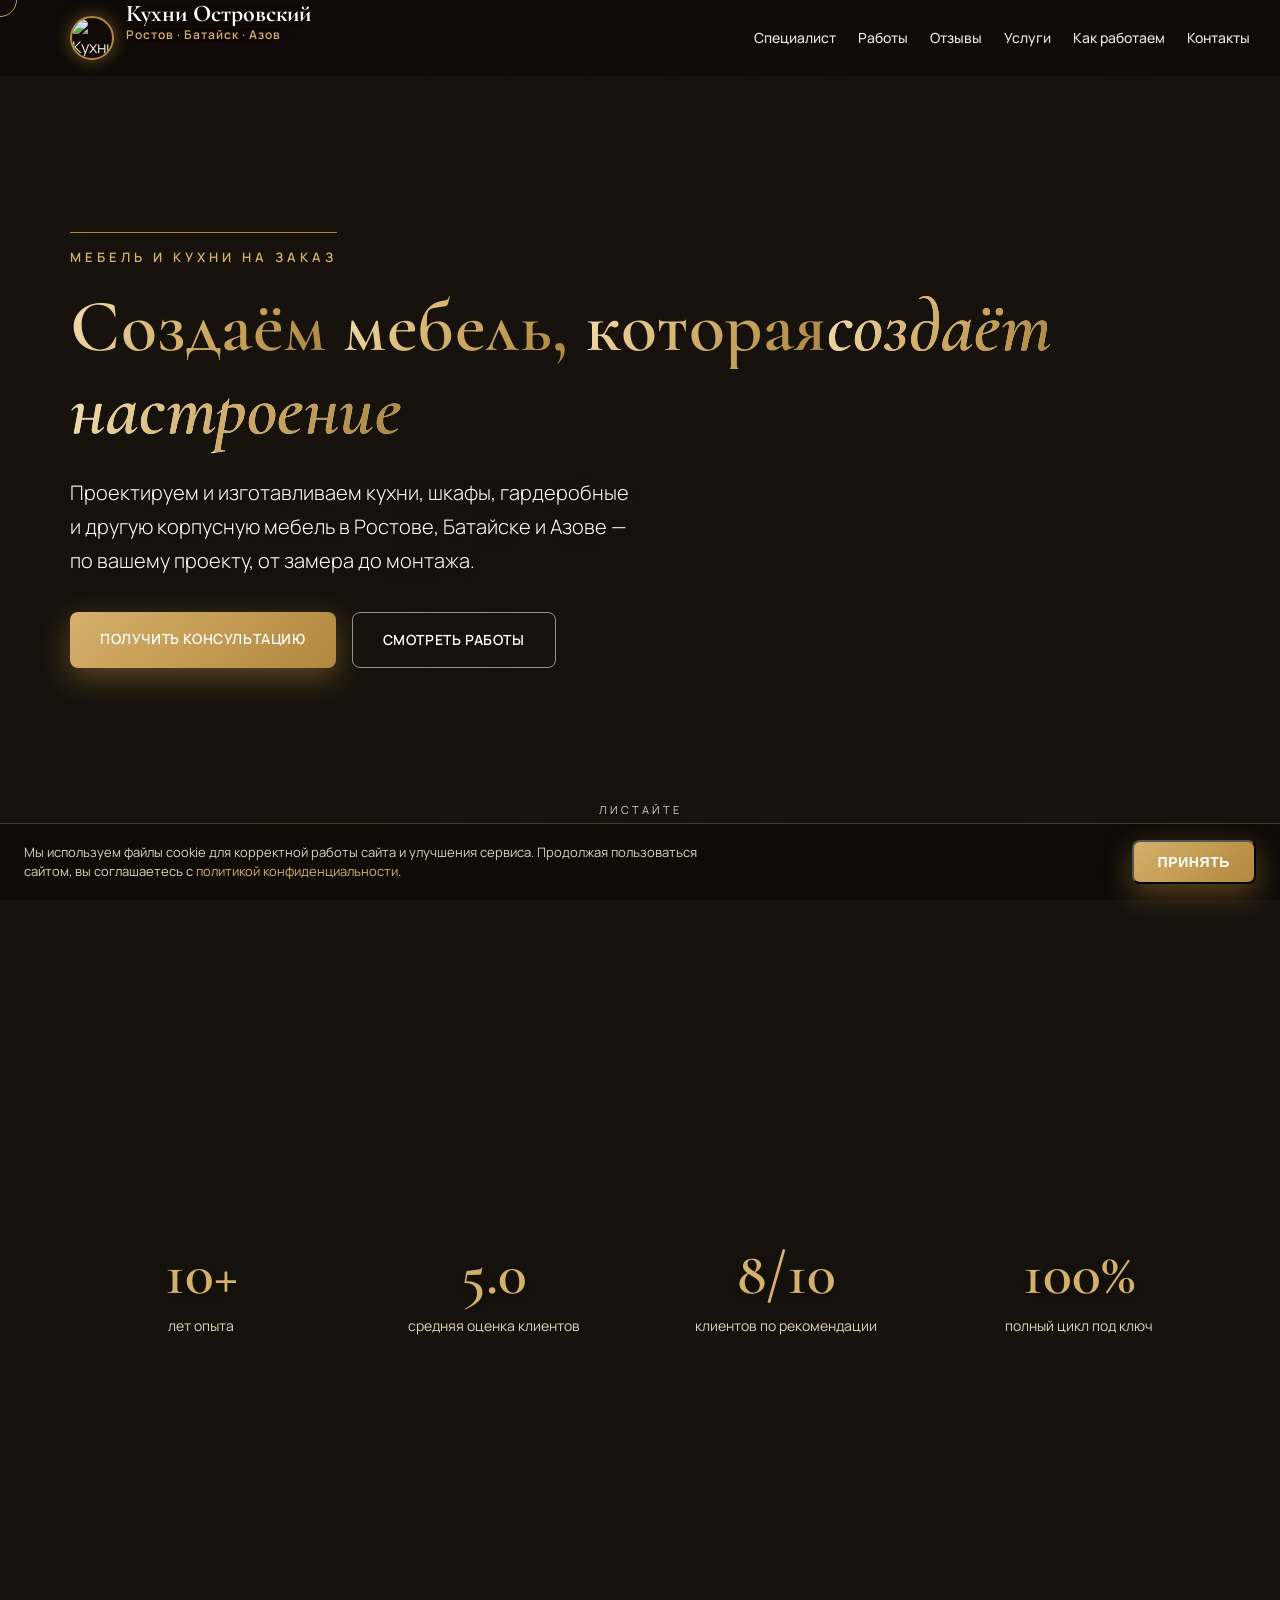
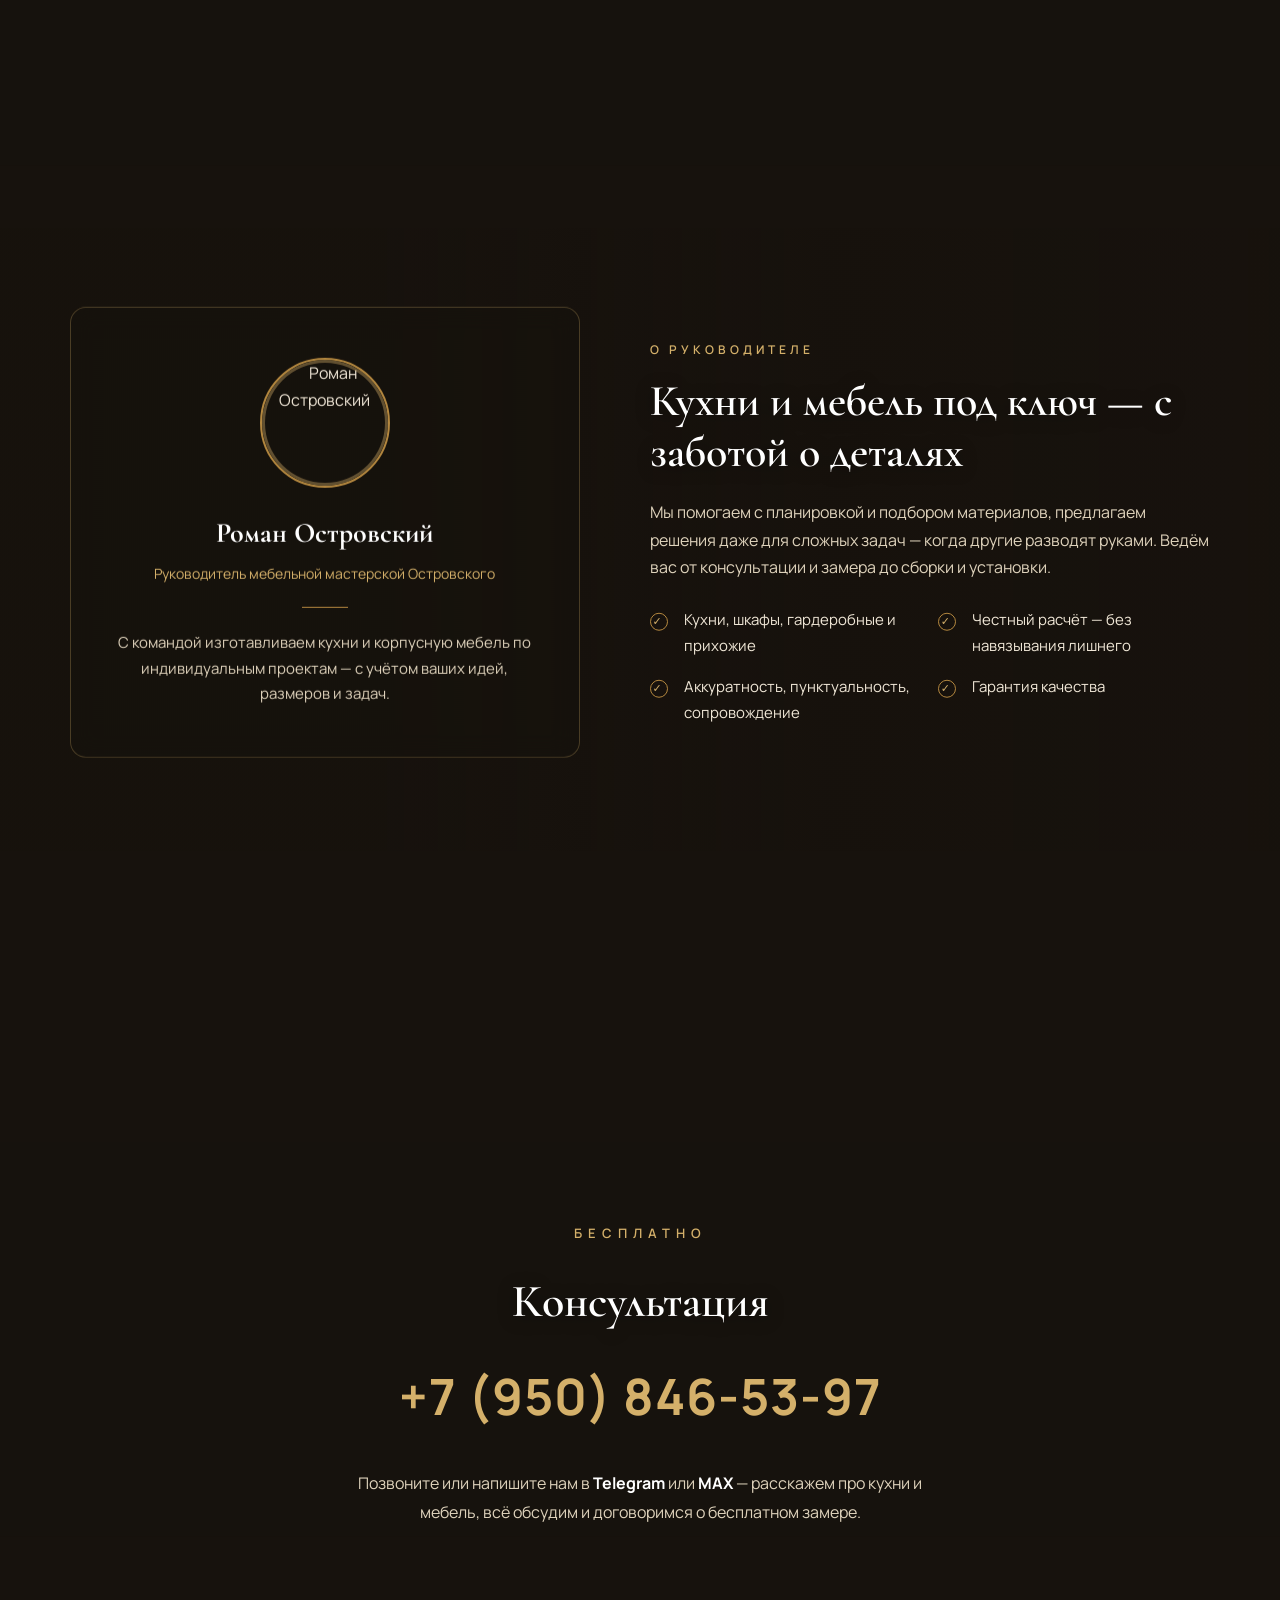
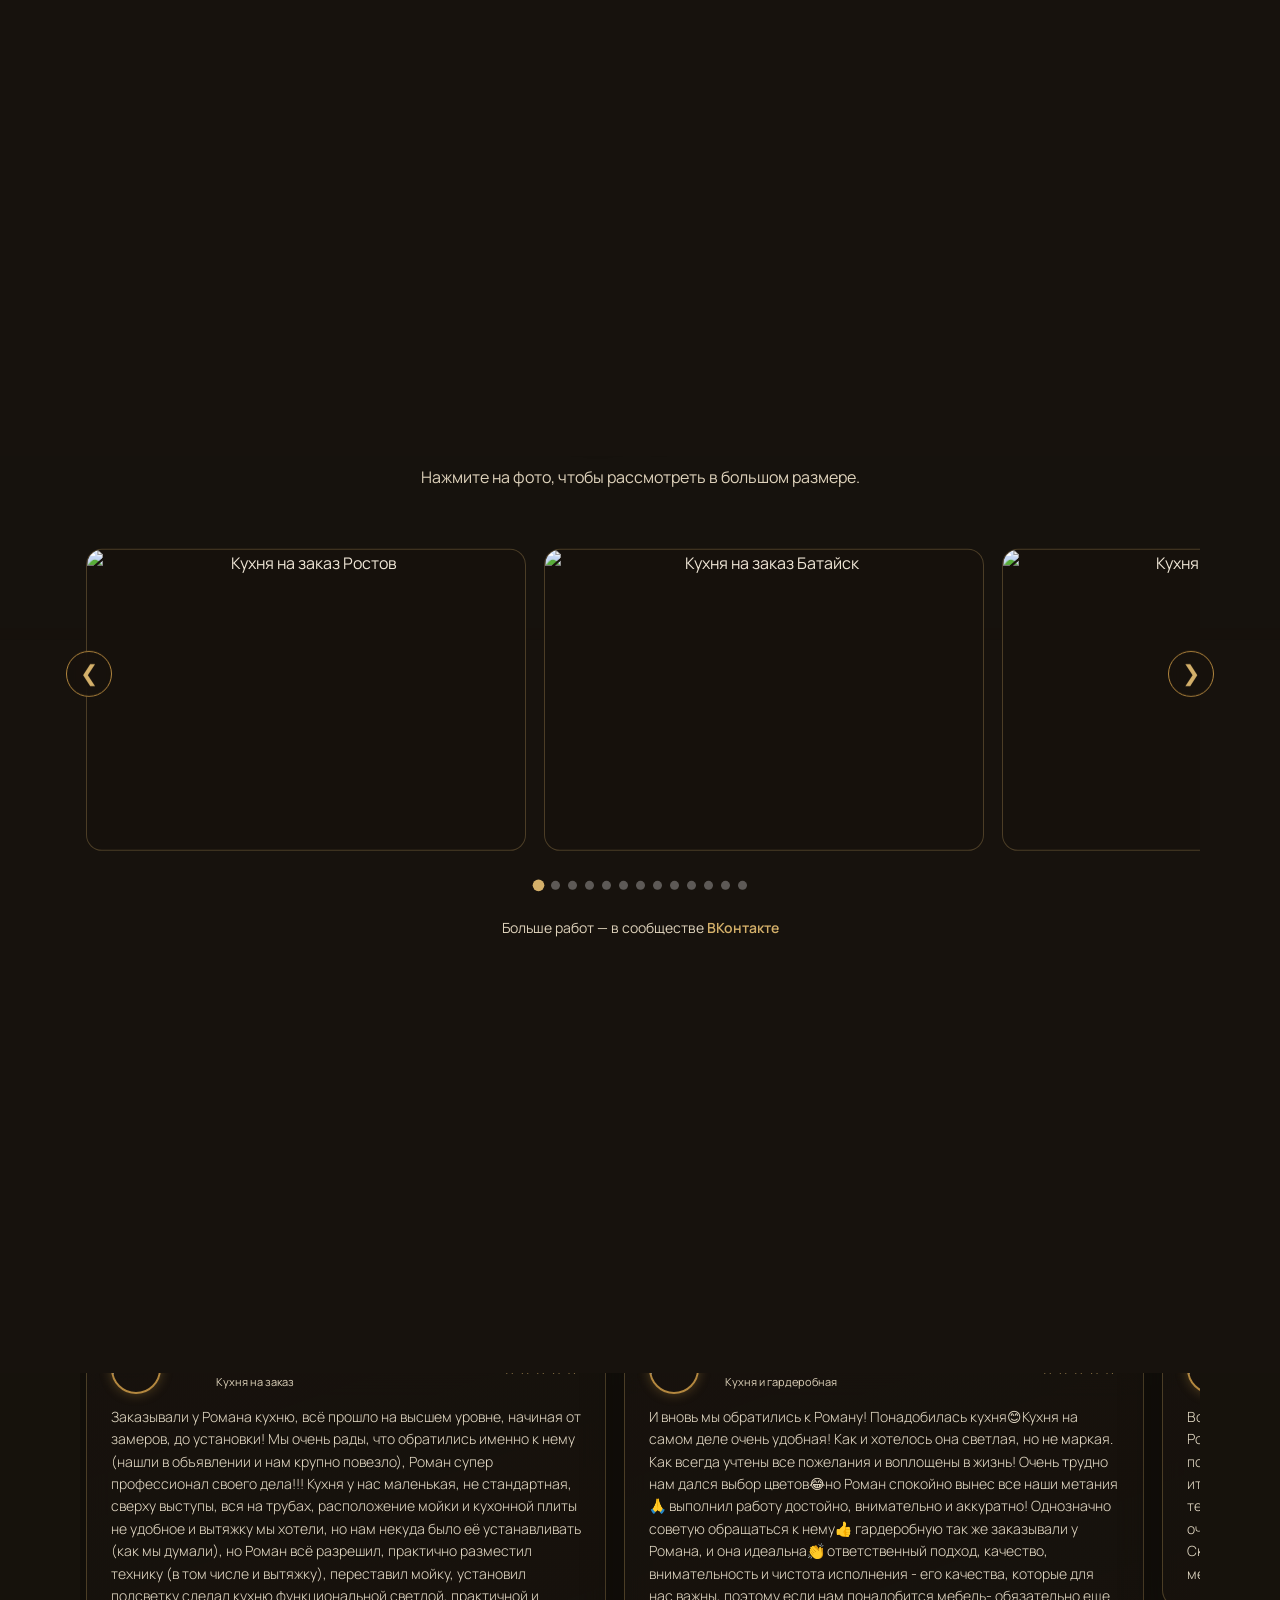
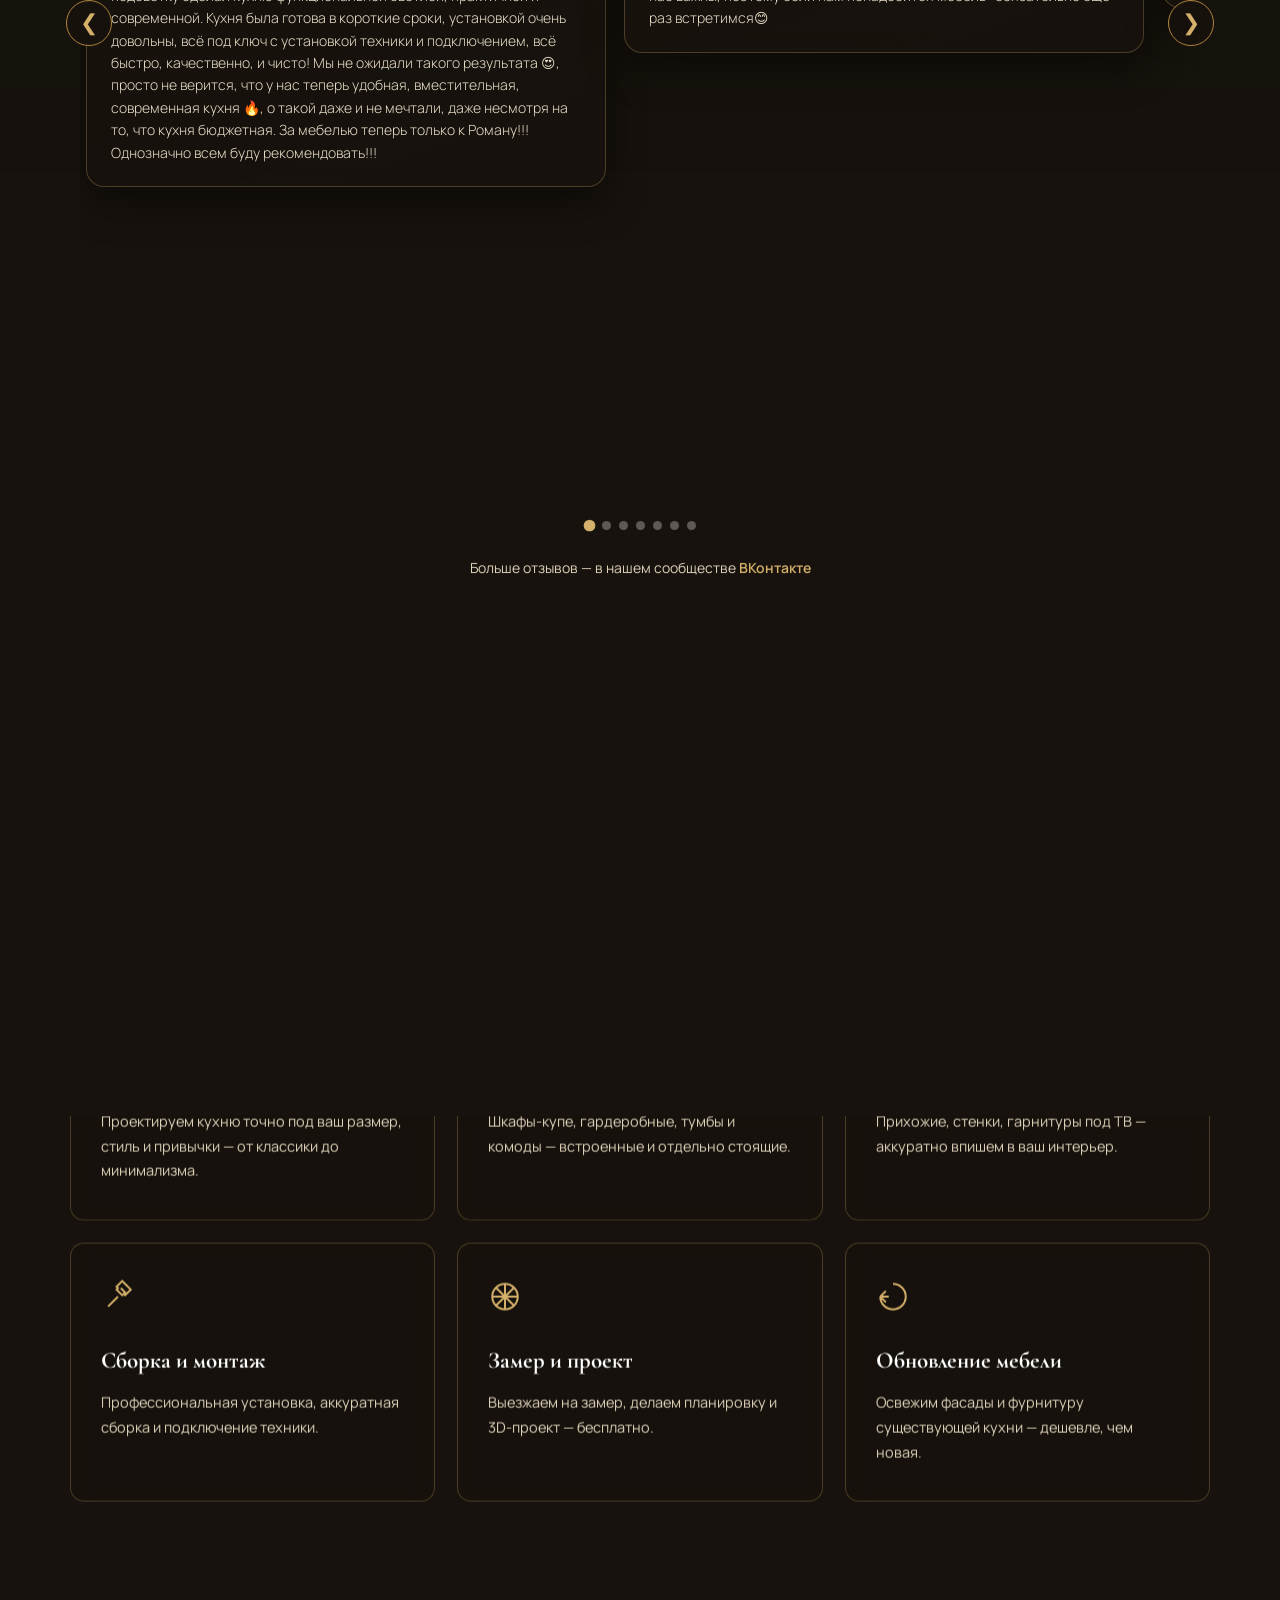
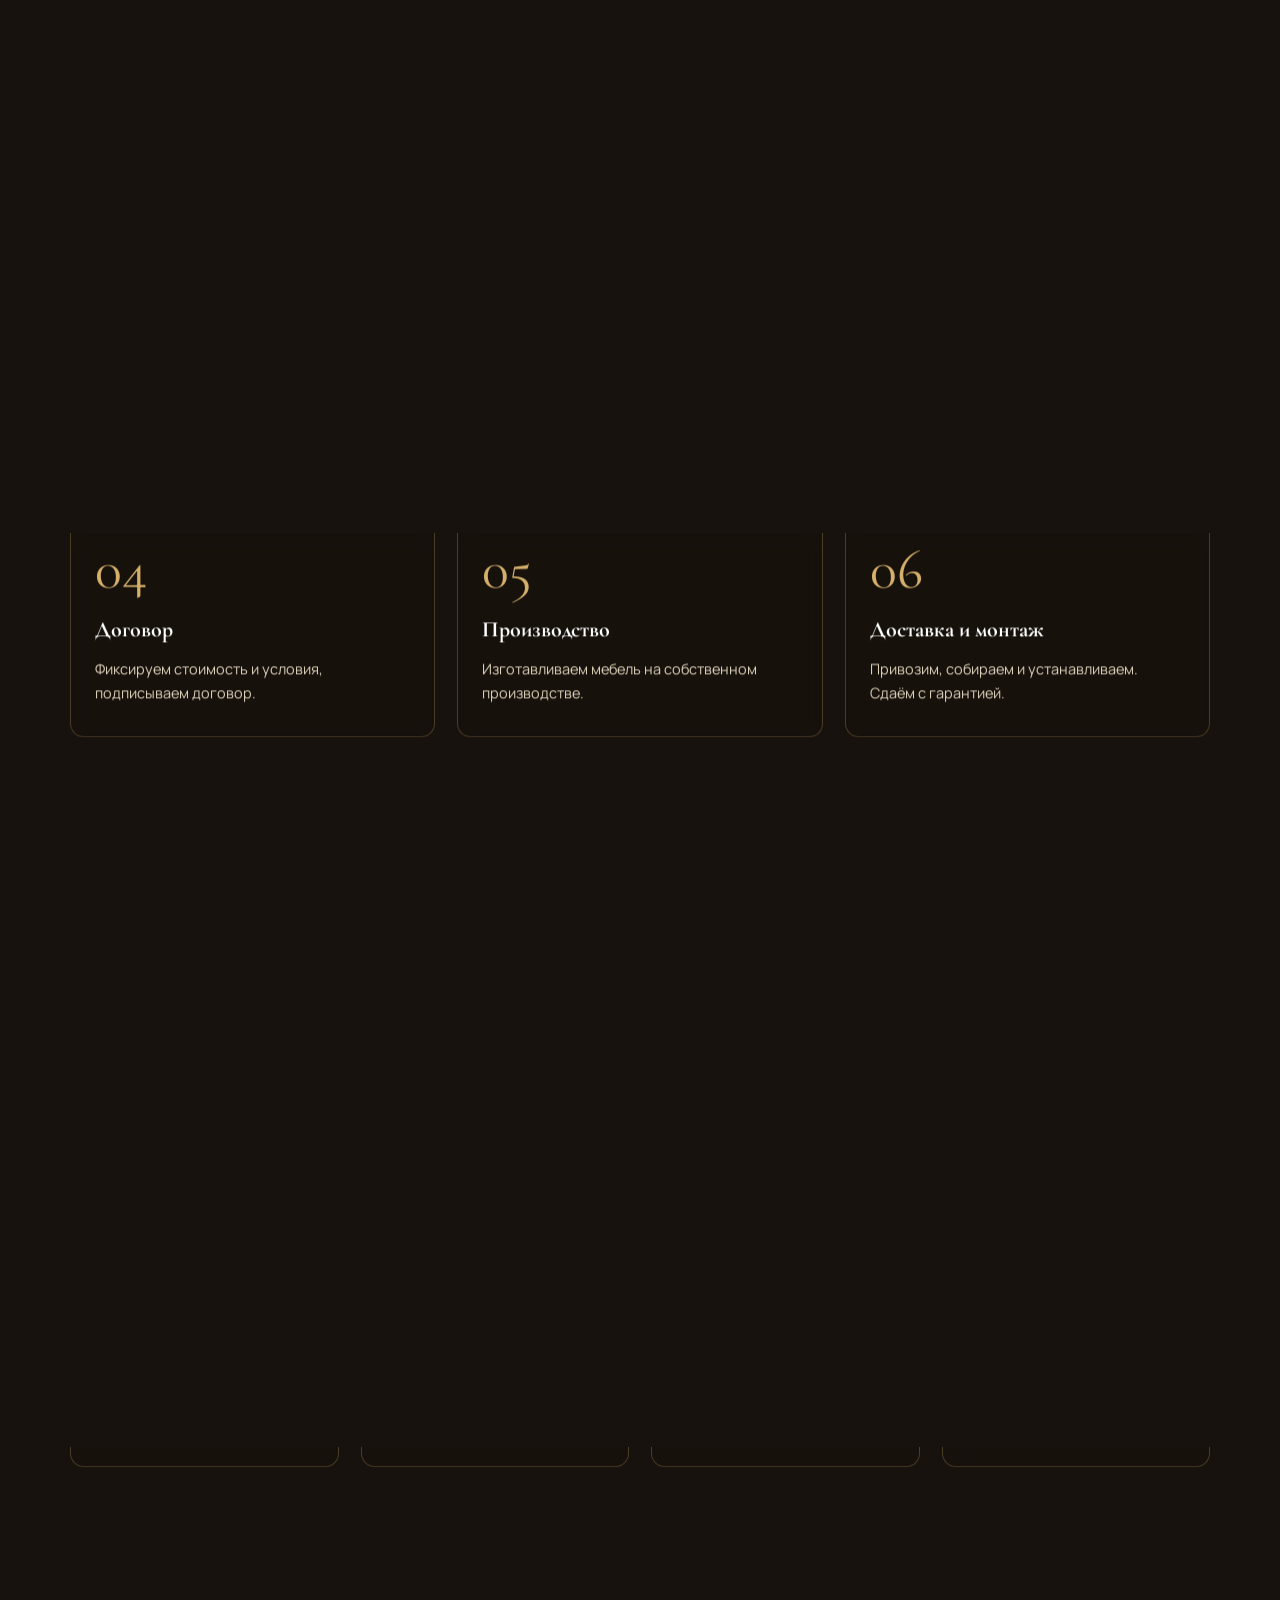
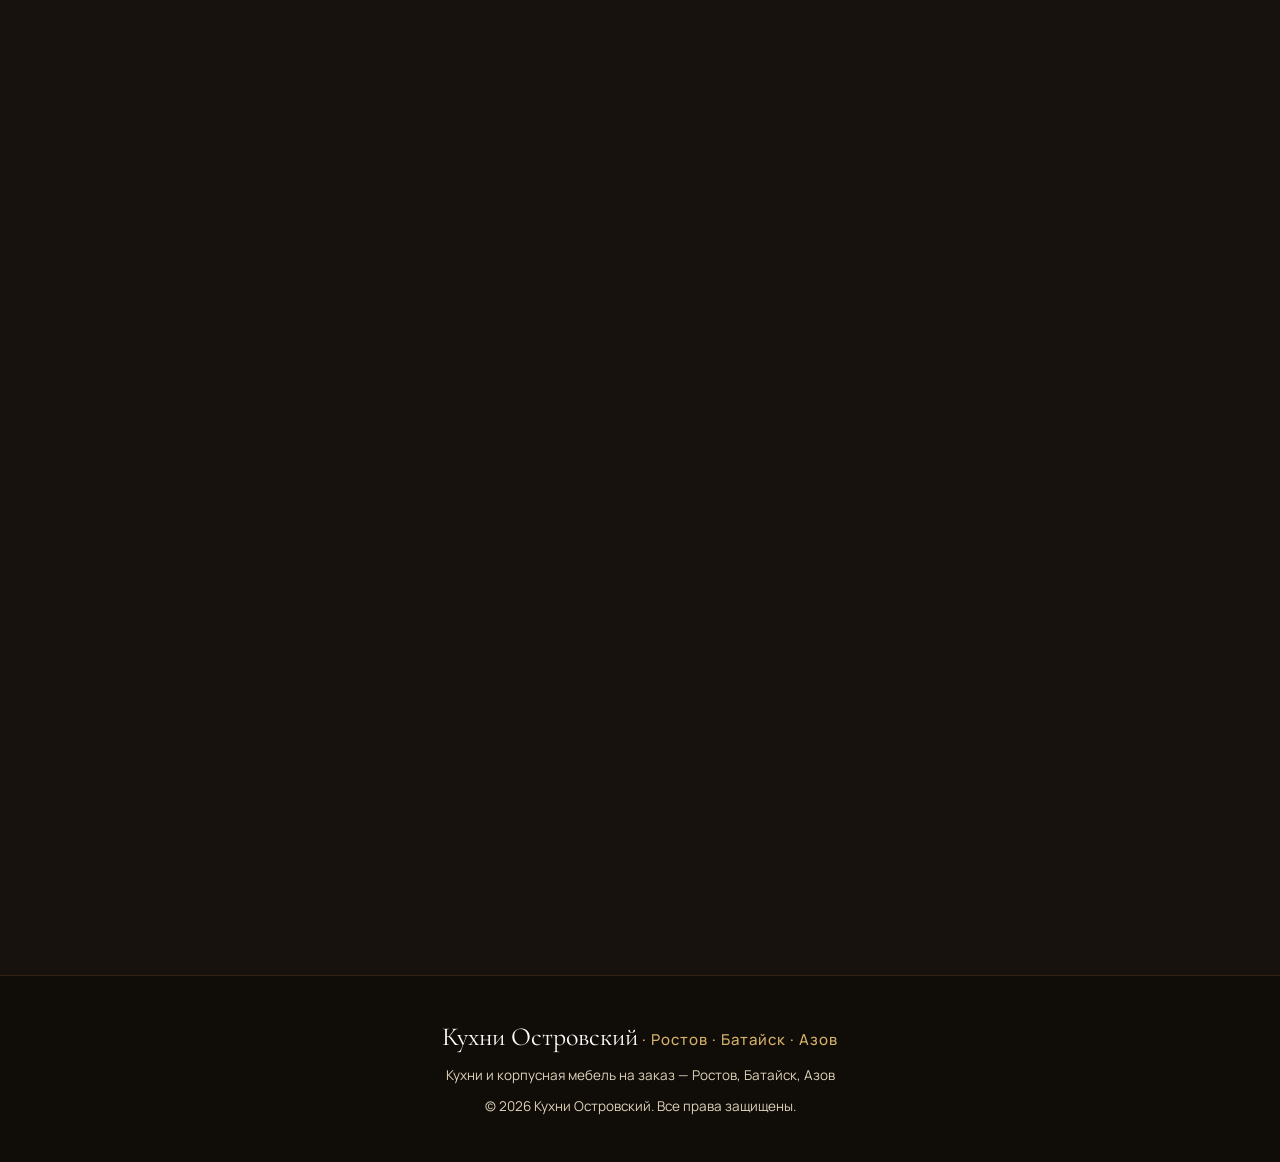
==== commit d55e54ba: "Update index.html" ====
--- a/index.html
+++ b/index.html
@@ -3,22 +3,25 @@
 <head>
 <meta charset="UTF-8">
 <meta name="viewport" content="width=device-width, initial-scale=1.0">
-<title>Кухни на заказ Ростов, Батайск, Азов | Кухни Островский</title>
-<meta name="description" content="Кухни на заказ в Ростове, Батайске и Азове. Корпусная мебель под ключ: замер, проект, производство, монтаж. Специалист Роман Островский. ☎ +7 (950) 846-53-97">
-<meta name="keywords" content="кухни островский, кухни батайск, кухни ростов, кухни азов, кухни на заказ ростов, мебель на заказ, шкафы купе, гардеробные, прихожие">
-<meta name="robots" content="index, follow">
+<title>Кухни на заказ Ростов, Батайск, Азов — Кухни Островский | Мебель под ключ</title>
+<meta name="description" content="Кухни на заказ в Ростове, Батайске и Азове. Руководитель мебельной мастерской Островского. Замер, проект, производство, монтаж под ключ. ☎ +7 (950) 846-53-97">
+<meta name="keywords" content="кухни островский, кухни батайск, кухни ростов, кухни азов, кухни на заказ ростов, кухни на заказ батайск, кухни на заказ азов, мебель на заказ ростов, корпусная мебель, шкафы купе, гардеробные, прихожие, мебель островский, кухни под ключ, островский ростов">
+<meta name="robots" content="index, follow, max-snippet:-1, max-image-preview:large">
+<meta name="geo.region" content="RU-ROS">
+<meta name="geo.placename" content="Ростов-на-Дону">
+<meta name="theme-color" content="#17120d">
 <link rel="canonical" href="https://кухниостровский.рф/">
 <meta property="og:type" content="website">
 <meta property="og:locale" content="ru_RU">
 <meta property="og:url" content="https://кухниостровский.рф/">
 <meta property="og:title" content="Кухни на заказ Ростов, Батайск, Азов | Кухни Островский">
-<meta property="og:description" content="Кухни и корпусная мебель под ключ. 10+ лет опыта. Бесплатный замер и проект.">
+<meta property="og:description" content="Кухни и корпусная мебель под ключ. Руководитель мебельной мастерской Островского. Бесплатный замер и проект.">
 <meta property="og:site_name" content="Кухни Островский">
 <meta property="og:image" content="https://sun9-70.vkuserphoto.ru/s/v1/ig2/s4A0AFD1sjqbbnq-mAfS6e6lCbOTfaw6skzD08T04rMk8FkgYcORaFyMLFJIPcR9EamDGrZ3fDDamkpzifiUnmkO.jpg?quality=95&from=bu&u=udyioV6Vl_ghNhYbFZ9zjc-ZU_IjlhkVV114xfpUZJs&cs=1280x0">
 <meta property="og:image:width" content="1280">
 <meta property="og:image:height" content="855">
 <script type="application/ld+json">
-{"@context":"https://schema.org","@type":"LocalBusiness","name":"Кухни Островский","url":"https://кухниостровский.рф/","image":"https://sun9-70.vkuserphoto.ru/s/v1/ig2/s4A0AFD1sjqbbnq-mAfS6e6lCbOTfaw6skzD08T04rMk8FkgYcORaFyMLFJIPcR9EamDGrZ3fDDamkpzifiUnmkO.jpg?quality=95&from=bu&u=udyioV6Vl_ghNhYbFZ9zjc-ZU_IjlhkVV114xfpUZJs&cs=1280x0","description":"Кухни и корпусная мебель на заказ в Ростове, Батайске и Азове.","telephone":"+79508465397","priceRange":"₽₽","address":{"@type":"PostalAddress","addressLocality":"Ростов-на-Дону","addressRegion":"Ростовская область"},"areaServed":["Ростов-на-Дону","Батайск","Азов"],"sameAs":["https://vk.com/mebel.ostrovsky"]}
+{"@context":"https://schema.org","@type":"LocalBusiness","name":"Кухни Островский","alternateName":"Кухни на Заказ — Ростов, Батайск, Азов","url":"https://кухниостровский.рф/","image":"https://sun9-70.vkuserphoto.ru/s/v1/ig2/s4A0AFD1sjqbbnq-mAfS6e6lCbOTfaw6skzD08T04rMk8FkgYcORaFyMLFJIPcR9EamDGrZ3fDDamkpzifiUnmkO.jpg?quality=95&from=bu&u=udyioV6Vl_ghNhYbFZ9zjc-ZU_IjlhkVV114xfpUZJs&cs=1280x0","description":"Кухни и корпусная мебель на заказ в Ростове, Батайске и Азове. Полный цикл под ключ.","telephone":"+79508465397","priceRange":"₽₽","currenciesAccepted":"RUB","address":{"@type":"PostalAddress","addressLocality":"Ростов-на-Дону","addressRegion":"Ростовская область","addressCountry":"RU"},"geo":{"@type":"GeoCoordinates","latitude":47.2357,"longitude":39.7015},"areaServed":[{"@type":"City","name":"Ростов-на-Дону"},{"@type":"City","name":"Батайск"},{"@type":"City","name":"Азов"}],"sameAs":["https://vk.com/mebel.ostrovsky"],"contactPoint":{"@type":"ContactPoint","telephone":"+79508465397","contactType":"customer service","availableLanguage":"Russian"}}
 </script>
 <link rel="icon" type="image/jpeg" href="https://sun9-20.vkuserphoto.ru/s/v1/ig2/2sp8pX_XIyDNZzghUeFMvYeHfkg4Kp7SVOVYhov8iLwAn3vAprbtUJPdXPi5IYkhMH-BR1LanCX8B0gH5rM8NC6c.jpg?quality=95&as=32x32,48x48,72x72,108x108,160x160,240x240,360x360,480x480,540x540,640x640,720x720,1080x1080,1254x1254&from=bu&cs=1254x0">
 <link rel="apple-touch-icon" href="https://sun9-20.vkuserphoto.ru/s/v1/ig2/2sp8pX_XIyDNZzghUeFMvYeHfkg4Kp7SVOVYhov8iLwAn3vAprbtUJPdXPi5IYkhMH-BR1LanCX8B0gH5rM8NC6c.jpg?quality=95&as=32x32,48x48,72x72,108x108,160x160,240x240,360x360,480x480,540x540,640x640,720x720,1080x1080,1254x1254&from=bu&cs=1254x0">
@@ -58,11 +61,6 @@
 .cursor{position:fixed;top:0;left:0;width:34px;height:34px;border:1.5px solid var(--gold-soft);border-radius:50%;pointer-events:none;z-index:9998;transform:translate(-50%,-50%);transition:transform .12s ease,width .25s,height .25s,border-color .25s;mix-blend-mode:difference}
 .cursor.dot{width:6px;height:6px;background:var(--gold-soft);border:none;transition:.1s}
 @media(hover:none){.cursor{display:none}}
-
-/* ===== КРУГОВОЙ ПРОГРЕСС ===== */
-.scroll-ring{position:fixed;left:18px;bottom:18px;width:52px;height:52px;z-index:300;transform:rotate(-90deg);opacity:.75;pointer-events:none}
-.scroll-ring .ring-bg{fill:none;stroke:rgba(212,176,106,.15);stroke-width:3}
-.scroll-ring .ring-fill{fill:none;stroke:var(--gold-soft);stroke-width:3;stroke-linecap:round;stroke-dasharray:163.4;stroke-dashoffset:163.4}
 
 /* ШАПКА */
 header{position:fixed;top:0;left:0;right:0;z-index:120;background:rgba(16,12,8,.9);backdrop-filter:blur(14px);transition:background .4s,box-shadow .4s}
@@ -144,7 +142,7 @@
 .avatar img{width:100%;height:100%;object-fit:cover}
 .avatar::after{content:"";position:absolute;inset:0;border-radius:50%;box-shadow:inset 0 0 0 3px rgba(212,176,106,.4)}
 .about-card h3{font-size:28px;color:#fff}
-.about-card .role{color:var(--muted);font-size:14px;margin-top:4px}
+.about-card .role{color:var(--gold-soft);font-size:14px;margin-top:4px}
 .about-card .sep{width:46px;height:1px;background:var(--gold);margin:22px auto}
 .about-card p{color:var(--muted);font-size:15px}
 .about-body .kicker{color:var(--gold-soft);letter-spacing:4px;text-transform:uppercase;font-size:12px;font-weight:600}
@@ -223,17 +221,20 @@
 .c-line a.val:hover{color:var(--gold-soft)}
 .call-block{background:rgba(23,18,13,.78);backdrop-filter:blur(12px);border:1px solid var(--line);padding:44px 34px;text-align:center;border-radius:16px}
 .call-block .cb-lab{font-size:14px;letter-spacing:3px;text-transform:uppercase;color:var(--gold-soft)}
-.call-block .cb-num{display:block;font-family:'Manrope',sans-serif;font-weight:700;font-size:clamp(28px,4vw,44px);color:#fff;margin:14px 0 8px;white-space:nowrap}
+.call-block .cb-num{display:block;font-family:'Manrope',sans-serif;font-weight:700;font-size:clamp(28px,4vw,44px);color:#fff;margin:14px 0 20px;white-space:nowrap}
 .call-block .cb-num:hover{color:var(--gold-soft)}
 .call-block .cb-hint{color:var(--muted);font-size:14.5px;line-height:1.8;overflow-wrap:break-word}
 
-/* Форма звонка с маской телефона */
-.cb-form{display:flex;flex-direction:column;gap:12px;margin-top:22px;text-align:left}
-.cb-form input{background:rgba(255,255,255,.06);border:1px solid var(--line);border-radius:10px;padding:14px 16px;color:#fff;font-size:15px;font-family:'Manrope',sans-serif;transition:.3s;width:100%}
-.cb-form input:focus{outline:none;border-color:var(--gold)}
-.cb-form input::placeholder{color:var(--muted)}
-.cb-form .btn{width:100%;border:none;margin-top:4px}
-.cb-msg{margin-top:8px;font-size:13px;color:var(--gold-soft);text-align:center;min-height:18px}
+/* Кнопки связи: позвонить / Telegram / MAX */
+.contact-actions{display:flex;flex-direction:column;gap:12px;margin-top:24px}
+.c-action{display:flex;align-items:center;justify-content:center;gap:10px;width:100%;padding:15px 18px;border-radius:12px;font-weight:700;font-size:15px;letter-spacing:.4px;transition:.3s;color:#fff}
+.c-action svg{width:20px;height:20px;fill:none;stroke:currentColor;stroke-width:1.8}
+.c-action.c-call{background:linear-gradient(135deg,var(--gold-soft),var(--gold));color:#17120d;box-shadow:0 10px 26px rgba(179,135,63,.4)}
+.c-action.c-call:hover{filter:brightness(1.1);transform:translateY(-2px)}
+.c-action.c-tg{background:rgba(64,169,242,.16);border:1px solid rgba(64,169,242,.45);color:#8fd0ff}
+.c-action.c-tg:hover{background:rgba(64,169,242,.28);transform:translateY(-2px)}
+.c-action.c-max{background:rgba(177,88,252,.16);border:1px solid rgba(177,88,252,.45);color:#e0b8ff}
+.c-action.c-max:hover{background:rgba(177,88,252,.28);transform:translateY(-2px)}
 
 .cta{text-align:center;padding:100px 0;position:relative}
 .cta h2{font-size:clamp(32px,5vw,52px);color:#fff;font-weight:600;margin-bottom:16px;text-shadow:0 3px 20px rgba(0,0,0,.45)}
@@ -283,7 +284,6 @@
   .menu-call a{display:flex;align-items:center;justify-content:center;gap:10px;width:100%;background:linear-gradient(135deg,var(--gold-soft),var(--gold));color:#fff;font-family:'Manrope',sans-serif;font-size:15px;font-weight:700;letter-spacing:.5px;text-transform:uppercase;border:none;border-radius:12px;padding:16px 18px;box-shadow:0 10px 26px rgba(179,135,63,.4)}
   .burger{display:block}
   .scrim{display:block}
-  .scroll-ring{display:none}
   .about{grid-template-columns:1fr;gap:40px}
   .features{grid-template-columns:1fr}
   .steps{grid-template-columns:1fr;gap:22px}
@@ -342,12 +342,6 @@
 <!-- Кастомный курсор -->
 <div class="cursor" id="cursor"></div>
 
-<!-- Круговой прогресс -->
-<svg class="scroll-ring" viewBox="0 0 60 60" aria-hidden="true">
-  <circle class="ring-bg" cx="30" cy="30" r="26"></circle>
-  <circle class="ring-fill" id="ringFill" cx="30" cy="30" r="26"></circle>
-</svg>
-
 <header id="header">
   <div class="wrap nav">
     <a href="#top" class="logo" id="logo">
@@ -401,12 +395,12 @@
       <div class="about-card reveal">
         <div class="avatar"><img src="https://i.ibb.co/mVchNnp1/photo-2026-09-10-18-48-37.jpg" alt="Роман Островский"></div>
         <h3>Роман Островский</h3>
-        <div class="role">Специалист по мебели и кухням</div>
+        <div class="role">Руководитель мебельной мастерской Островского</div>
         <div class="sep"></div>
         <p>С командой изготавливаем кухни и корпусную мебель по индивидуальным проектам — с учётом ваших идей, размеров и задач.</p>
       </div>
       <div class="about-body reveal">
-        <div class="kicker">О специалисте</div>
+        <div class="kicker">О руководителе</div>
         <h2>Кухни и мебель под ключ — с заботой о деталях</h2>
         <p>Мы помогаем с планировкой и подбором материалов, предлагаем решения даже для сложных задач — когда другие разводят руками. Ведём вас от консультации и замера до сборки и установки.</p>
         <ul class="features">
@@ -441,12 +435,12 @@
     <div class="carousel reveal">
       <button class="car-nav car-prev" id="carPrev">❮</button>
       <div class="car-track" id="carTrack">
-        <div class="car-slide"><img src="https://sun9-70.vkuserphoto.ru/s/v1/ig2/s4A0AFD1sjqbbnq-mAfS6e6lCbOTfaw6skzD08T04rMk8FkgYcORaFyMLFJIPcR9EamDGrZ3fDDamkpzifiUnmkO.jpg?quality=95&as=32x21,48x32,72x48,108x72,160x107,240x160,360x241,480x321,540x361,640x428,720x481,1080x722,1280x855,1440x962,2560x1711&from=bu&u=udyioV6Vl_ghNhYbFZ9zjc-ZU_IjlhkVV114xfpUZJs&cs=1920x0" alt="Кухня на заказ"></div>
-        <div class="car-slide"><img src="https://sun9-20.vkuserphoto.ru/s/v1/ig2/9W8TzKo3y8t8-s63NRmlys3yJtHJAKPBOp2QIyuqMSTinG9q-UFuD5sYkz4wbd7QZDv7wQxsZlldmCrAM-PzPlDJ.jpg?quality=95&as=32x21,48x32,72x48,108x72,160x107,240x160,360x240,480x320,540x360,640x427,720x480,1080x720,1280x853,1440x960,1800x1200&from=bu&u=kySpH3qK1oaqlWr8kbrP_y7iDDbASMEGWuJ5dgxf5MU&cs=1920x0" alt="Кухня на заказ"></div>
-        <div class="car-slide"><img src="https://sun9-11.vkuserphoto.ru/s/v1/ig2/Xh5Xw9Yb1reqhfFznlGk8NjvSQAxCbysuiL5IWRt_f3ELVb8fvoYPg00eFIHV-xiS9I4nhYBj4ttU_FHVkPpX8Z3.jpg?quality=95&as=32x24,48x36,72x54,108x81,160x120,240x180,360x270,480x360,540x405,640x480,720x540,1080x810,1280x960,1440x1080,1600x1200&from=bu&u=pY-bjOidU1jjNjiF66Dn4Ycgmb6utH_d0Ti7oSJr0qA&cs=1920x0" alt="Кухня на заказ"></div>
-        <div class="car-slide"><img src="https://sun9-88.vkuserphoto.ru/s/v1/ig2/vCipZmkZdy5Ix0cFh98i0yhNAYynqzh2gm00rWx5Qr019O4RHjwcs7pN6iKT4L_d1vanDAbUJ9JRrHj_uw13YVhg.jpg?quality=95&as=32x44,48x66,72x99,108x149,160x220,240x331,360x496,480x661,540x744,640x882,720x992,1080x1488,1280x1764,1440x1984,1858x2560&from=bu&u=lrbIDUwRUQKMEvaw12w2pRXFBLE0sHCmc6AYF8H7CIA&cs=1920x0" alt="Мебель на заказ"></div>
-        <div class="car-slide"><img src="https://sun9-87.vkuserphoto.ru/s/v1/ig2/WHkPw7TZze6TV4t2q6Yr2pw61S1zWDeDyp8Dbe2IFm31aAuhXVSQ2DUTnM6AIt5u3cLTp9mh-YN2b_Lb0q5iHCFu.jpg?quality=95&as=32x40,48x60,72x90,108x134,160x199,240x298,360x448,480x597,540x671,640x796,720x895,1080x1343,1280x1591,1440x1790,2059x2560&from=bu&u=bQW477ZK7yLopHDa2oCbH-uA483cvDm58BTlNs29AoE&cs=1920x0" alt="Шкаф купе"></div>
-        <div class="car-slide"><img src="https://sun9-24.vkuserphoto.ru/s/v1/ig2/lS8MpZ4V9XUKPJ7l9GmjnkCnHW2MGfnq86jH-Gzx6bAgr4m3azL5Xd_fkdPHY_NOsJjST3Zw2iQkuGKGBwYODdgM.jpg?quality=95&as=32x42,48x63,72x95,108x142,160x211,240x316,360x474,480x632,540x711,640x843,720x949,1080x1423,1280x1686,1440x1897,1943x2560&from=bu&u=dLnirpryCPR3qvUPphwt7JaP5ljnoIl1yyGyUNiUjZI&cs=1920x0" alt="Мебель на заказ"></div>
+        <div class="car-slide"><img src="https://sun9-70.vkuserphoto.ru/s/v1/ig2/s4A0AFD1sjqbbnq-mAfS6e6lCbOTfaw6skzD08T04rMk8FkgYcORaFyMLFJIPcR9EamDGrZ3fDDamkpzifiUnmkO.jpg?quality=95&as=32x21,48x32,72x48,108x72,160x107,240x160,360x241,480x321,540x361,640x428,720x481,1080x722,1280x855,1440x962,2560x1711&from=bu&u=udyioV6Vl_ghNhYbFZ9zjc-ZU_IjlhkVV114xfpUZJs&cs=1920x0" alt="Кухня на заказ Ростов"></div>
+        <div class="car-slide"><img src="https://sun9-20.vkuserphoto.ru/s/v1/ig2/9W8TzKo3y8t8-s63NRmlys3yJtHJAKPBOp2QIyuqMSTinG9q-UFuD5sYkz4wbd7QZDv7wQxsZlldmCrAM-PzPlDJ.jpg?quality=95&as=32x21,48x32,72x48,108x72,160x107,240x160,360x240,480x320,540x360,640x427,720x480,1080x720,1280x853,1440x960,1800x1200&from=bu&u=kySpH3qK1oaqlWr8kbrP_y7iDDbASMEGWuJ5dgxf5MU&cs=1920x0" alt="Кухня на заказ Батайск"></div>
+        <div class="car-slide"><img src="https://sun9-11.vkuserphoto.ru/s/v1/ig2/Xh5Xw9Yb1reqhfFznlGk8NjvSQAxCbysuiL5IWRt_f3ELVb8fvoYPg00eFIHV-xiS9I4nhYBj4ttU_FHVkPpX8Z3.jpg?quality=95&as=32x24,48x36,72x54,108x81,160x120,240x180,360x270,480x360,540x405,640x480,720x540,1080x810,1280x960,1440x1080,1600x1200&from=bu&u=pY-bjOidU1jjNjiF66Dn4Ycgmb6utH_d0Ti7oSJr0qA&cs=1920x0" alt="Кухня на заказ Азов"></div>
+        <div class="car-slide"><img src="https://sun9-88.vkuserphoto.ru/s/v1/ig2/vCipZmkZdy5Ix0cFh98i0yhNAYynqzh2gm00rWx5Qr019O4RHjwcs7pN6iKT4L_d1vanDAbUJ9JRrHj_uw13YVhg.jpg?quality=95&as=32x44,48x66,72x99,108x149,160x220,240x331,360x496,480x661,540x744,640x882,720x992,1080x1488,1280x1764,1440x1984,1858x2560&from=bu&u=lrbIDUwRUQKMEvaw12w2pRXFBLE0sHCmc6AYF8H7CIA&cs=1920x0" alt="Мебель на заказ Ростов"></div>
+        <div class="car-slide"><img src="https://sun9-87.vkuserphoto.ru/s/v1/ig2/WHkPw7TZze6TV4t2q6Yr2pw61S1zWDeDyp8Dbe2IFm31aAuhXVSQ2DUTnM6AIt5u3cLTp9mh-YN2b_Lb0q5iHCFu.jpg?quality=95&as=32x40,48x60,72x90,108x134,160x199,240x298,360x448,480x597,540x671,640x796,720x895,1080x1343,1280x1591,1440x1790,2059x2560&from=bu&u=bQW477ZK7yLopHDa2oCbH-uA483cvDm58BTlNs29AoE&cs=1920x0" alt="Шкаф купе Ростов"></div>
+        <div class="car-slide"><img src="https://sun9-24.vkuserphoto.ru/s/v1/ig2/lS8MpZ4V9XUKPJ7l9GmjnkCnHW2MGfnq86jH-Gzx6bAgr4m3azL5Xd_fkdPHY_NOsJjST3Zw2iQkuGKGBwYODdgM.jpg?quality=95&as=32x42,48x63,72x95,108x142,160x211,240x316,360x474,480x632,540x711,640x843,720x949,1080x1423,1280x1686,1440x1897,1943x2560&from=bu&u=dLnirpryCPR3qvUPphwt7JaP5ljnoIl1yyGyUNiUjZI&cs=1920x0" alt="Мебель на заказ Батайск"></div>
         <div class="car-slide"><img src="https://sun9-64.vkuserphoto.ru/s/v1/ig2/wllk0NJeZqqGu0oNhLoLS7k3FJSugAEpIBElk8HeWwp_EqOH7dKCix844jHZRQwXWkISHmdmXW9hWEaFuC-CCB84.jpg?quality=95&as=32x21,48x32,72x48,108x72,160x107,240x160,360x240,480x320,540x360,640x427,720x480,1080x720,1280x853,1440x960,2560x1707&from=bu&u=T5NJHPubDiY9E_IwXkmzI6uExoeA0QSNz39xjf4UD5M&cs=1920x0" alt="Кухня на заказ"></div>
         <div class="car-slide"><img src="https://sun9-39.vkuserphoto.ru/s/v1/ig2/5cyrhjIBSWB5GGZATB29IrmjydaNdVOx-iP_dMNKsMbePp5Ccs2rnkEpLnfft3yAZGeMEE3IfInjMQ7aU6Z6jnHc.jpg?quality=95&as=32x24,48x36,72x54,108x82,160x121,240x181,360x272,480x363,540x408,640x484,720x544,1080x817,1280x968&from=bu&u=l1uWXrXXeEAKk1VMgGM5wyIo7DtKdQGhKlCwMjoS0t8&cs=1920x0" alt="Мебель на заказ"></div>
         <div class="car-slide"><img src="https://sun9-68.vkuserphoto.ru/s/v1/ig2/6KwHlOiN9pxXNIwTImKO6QGkrSCTVqreybJu-63m8wbhdFFMIl06es9cPeurIdwuwXGtsFTkdJ6IOjMaS1qRtfxJ.jpg?quality=95&as=32x24,48x36,72x54,108x81,160x120,240x180,360x270,480x360,540x405,640x480,720x540,1080x810,1280x960,1440x1080,2560x1920&from=bu&u=VgDjFEJKqpW6dWVO-E4y4Q6xcuyoqiL7LxhG36oLPjw&cs=1920x0" alt="Кухня на заказ"></div>
@@ -626,15 +620,14 @@
       </div>
       <div class="reveal">
         <div class="call-block">
-          <div class="cb-lab">Позвонить специалисту</div>
+          <div class="cb-lab">Свяжитесь с нами удобным способом</div>
           <a class="cb-num" href="tel:+79508465397">+7 (950) 846-53-97</a>
-          <div class="cb-hint">Бесплатная консультация и запись на замер.</div>
-          <form class="cb-form" id="callForm">
-            <input type="text" id="cbName" placeholder="Ваше имя" autocomplete="name">
-            <input type="tel" id="cbPhone" placeholder="+7 (___) ___-__-__" autocomplete="tel" maxlength="18">
-            <button type="submit" class="btn btn-solid">Заказать звонок</button>
-            <div class="cb-msg" id="cbMsg"></div>
-          </form>
+          <div class="cb-hint">Бесплатная консультация и запись на замер.<br>Звоните или пишите в любой мессенджер.</div>
+          <div class="contact-actions">
+            <a class="c-action c-call" href="tel:+79508465397"><svg viewBox="0 0 24 24"><path d="M22 16.9v3a2 2 0 0 1-2.2 2 19.8 19.8 0 0 1-8.6-3.1 19.5 19.5 0 0 1-6-6A19.8 19.8 0 0 1 2.1 4.2 2 2 0 0 1 4.1 2h3a2 2 0 0 1 2 1.7c.1 1 .4 2 .7 2.9a2 2 0 0 1-.4 2.1L8.1 10a16 16 0 0 0 6 6l1.3-1.3a2 2 0 0 1 2.1-.4c.9.3 1.9.6 2.9.7a2 2 0 0 1 1.6 2z"/></svg>Позвонить</a>
+            <a class="c-action c-tg" href="https://t.me/fanny161" target="_blank" rel="noopener"><svg viewBox="0 0 24 24"><path d="M21.9 4.6L18.8 19c-.2 1-.8 1.3-1.7.8l-4.7-3.5-2.3 2.2c-.3.3-.5.5-1 .5l.4-4.8L18 6.4c.4-.3-.1-.5-.6-.2L6.7 13.4l-4.6-1.4c-1-.3-1-1 .2-1.5l18-6.9c.8-.3 1.6.2 1.6 1z"/></svg>Написать в Telegram</a>
+            <a class="c-action c-max" href="tel:+79508465397"><svg viewBox="0 0 24 24"><path d="M12 22s8-4 8-10V5l-8-3-8 3v7c0 6 8 10 8 10z"/></svg>Написать в MAX</a>
+          </div>
         </div>
       </div>
     </div>
@@ -659,14 +652,11 @@
 setTimeout(()=>preloader.classList.add('done'),2000);
 
 const progress=document.getElementById('progress');
-const ringFill=document.getElementById('ringFill');
-const CIRC=163.4;
 const header=document.getElementById('header');
 function onScroll(){
   const h=document.documentElement;
   const sc=h.scrollHeight>h.clientHeight?h.scrollTop/(h.scrollHeight-h.clientHeight):0;
   progress.style.width=(sc*100)+'%';
-  ringFill.style.strokeDashoffset=CIRC*(1-sc);
   header.classList.toggle('solid',h.scrollTop>40);
 }
 window.addEventListener('scroll',onScroll);onScroll();
@@ -770,27 +760,6 @@
 lightbox.addEventListener('click',e=>{if(e.target===lightbox)closeLb();});
 document.addEventListener('keydown',e=>{if(lightbox.classList.contains('open')){if(e.key==='Escape')closeLb();if(e.key==='ArrowLeft')lbStep(-1);if(e.key==='ArrowRight')lbStep(1);}});
 
-// Маска телефона + форма
-const cbPhone=document.getElementById('cbPhone'),cbMsg=document.getElementById('cbMsg'),callForm=document.getElementById('callForm');
-cbPhone.addEventListener('input',()=>{
-  let d=cbPhone.value.replace(/\D/g,'');
-  if(d[0]==='8')d='7'+d.slice(1);
-  if(d&&d[0]!=='7')d='7'+d;
-  d=d.slice(0,11);
-  let out='+7';
-  if(d.length>1)out+=' ('+d.slice(1,4);
-  if(d.length>=4)out+=') '+d.slice(4,7);
-  if(d.length>=7)out+='-'+d.slice(7,9);
-  if(d.length>=9)out+='-'+d.slice(9,11);
-  cbPhone.value=out;
-});
-callForm.addEventListener('submit',e=>{
-  e.preventDefault();
-  if(cbPhone.value.replace(/\D/g,'').length<11){cbMsg.textContent='Введите корректный номер телефона';cbMsg.style.color='#e07a6a';return;}
-  cbMsg.textContent='✓ Спасибо! Мы свяжемся с вами в ближайшее время.';cbMsg.style.color='var(--gold-soft)';
-  callForm.reset();
-});
-
 const cookieBar=document.getElementById('cookieBar'),cookieOk=document.getElementById('cookieOk');
 if(!localStorage.getItem('cookiesAccepted')){setTimeout(()=>cookieBar.classList.add('show'),900);}
 cookieOk.addEventListener('click',()=>{localStorage.setItem('cookiesAccepted','1');cookieBar.classList.remove('show');});
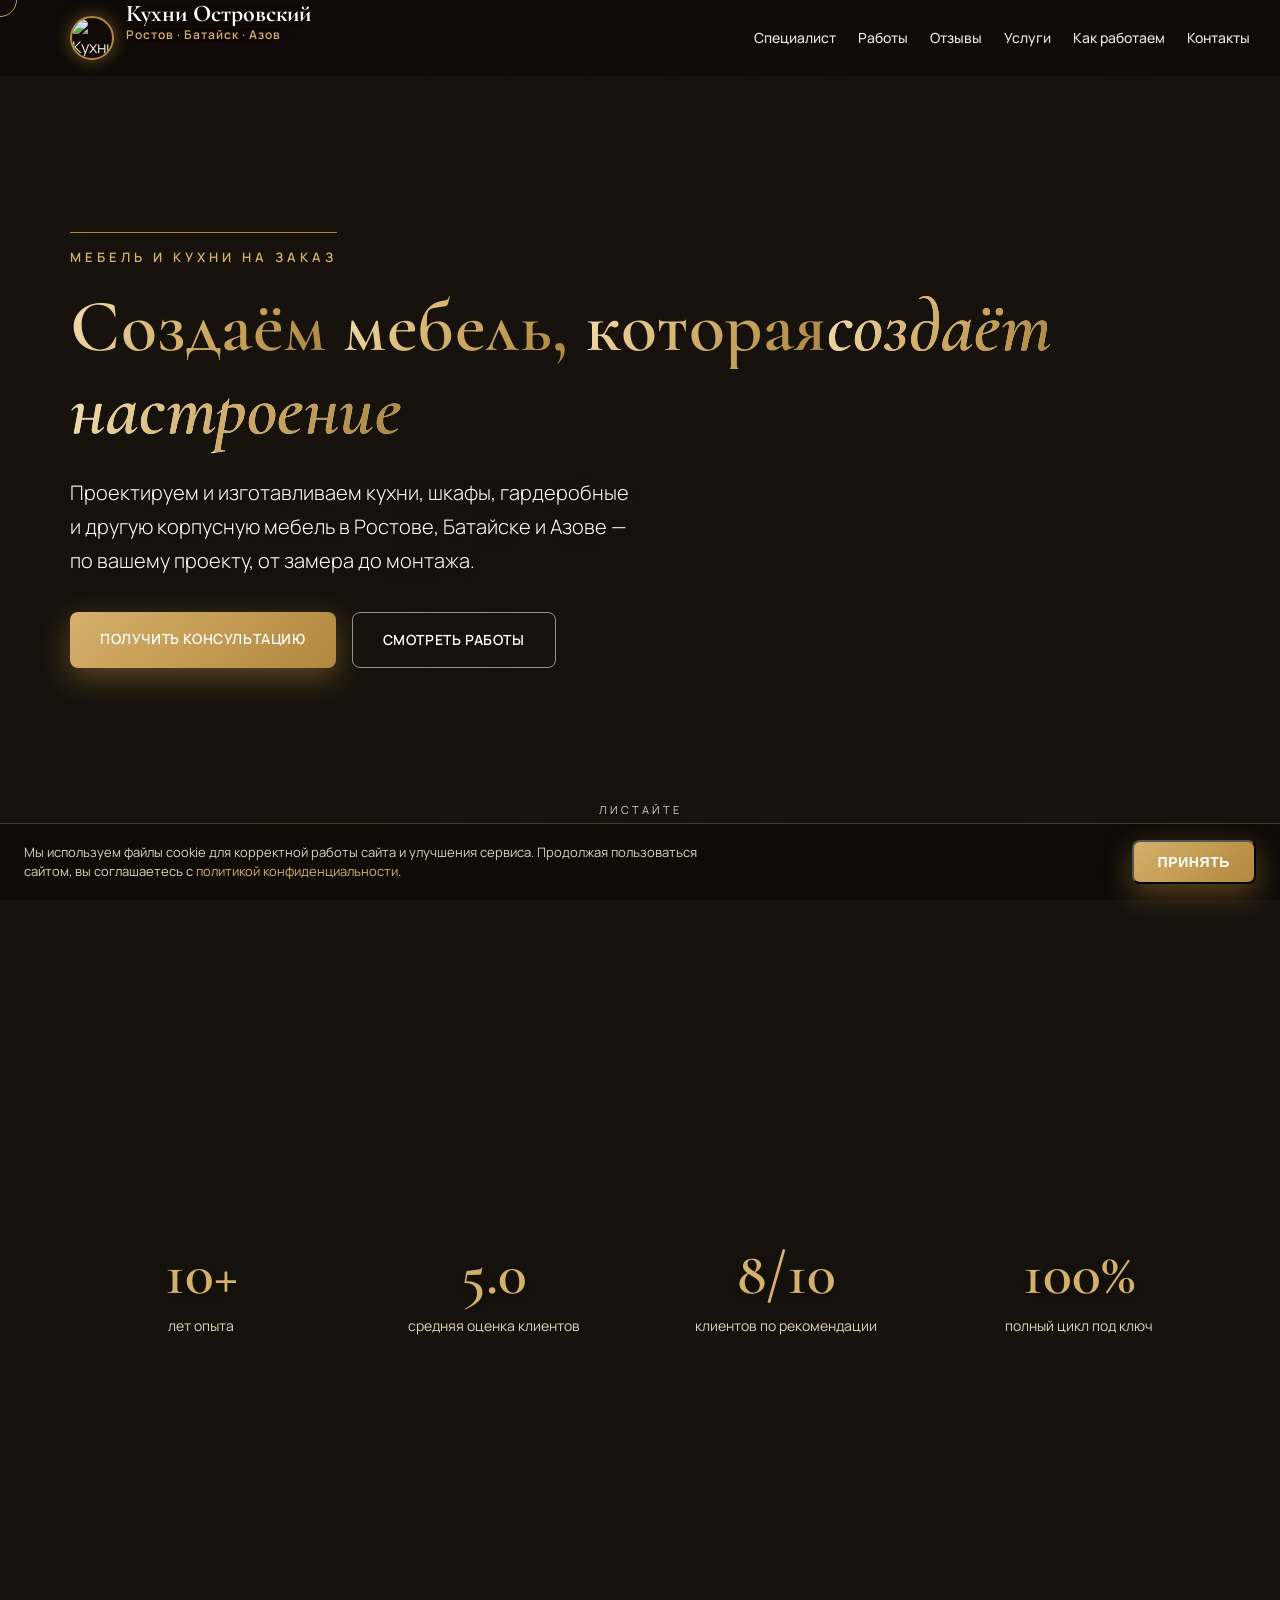
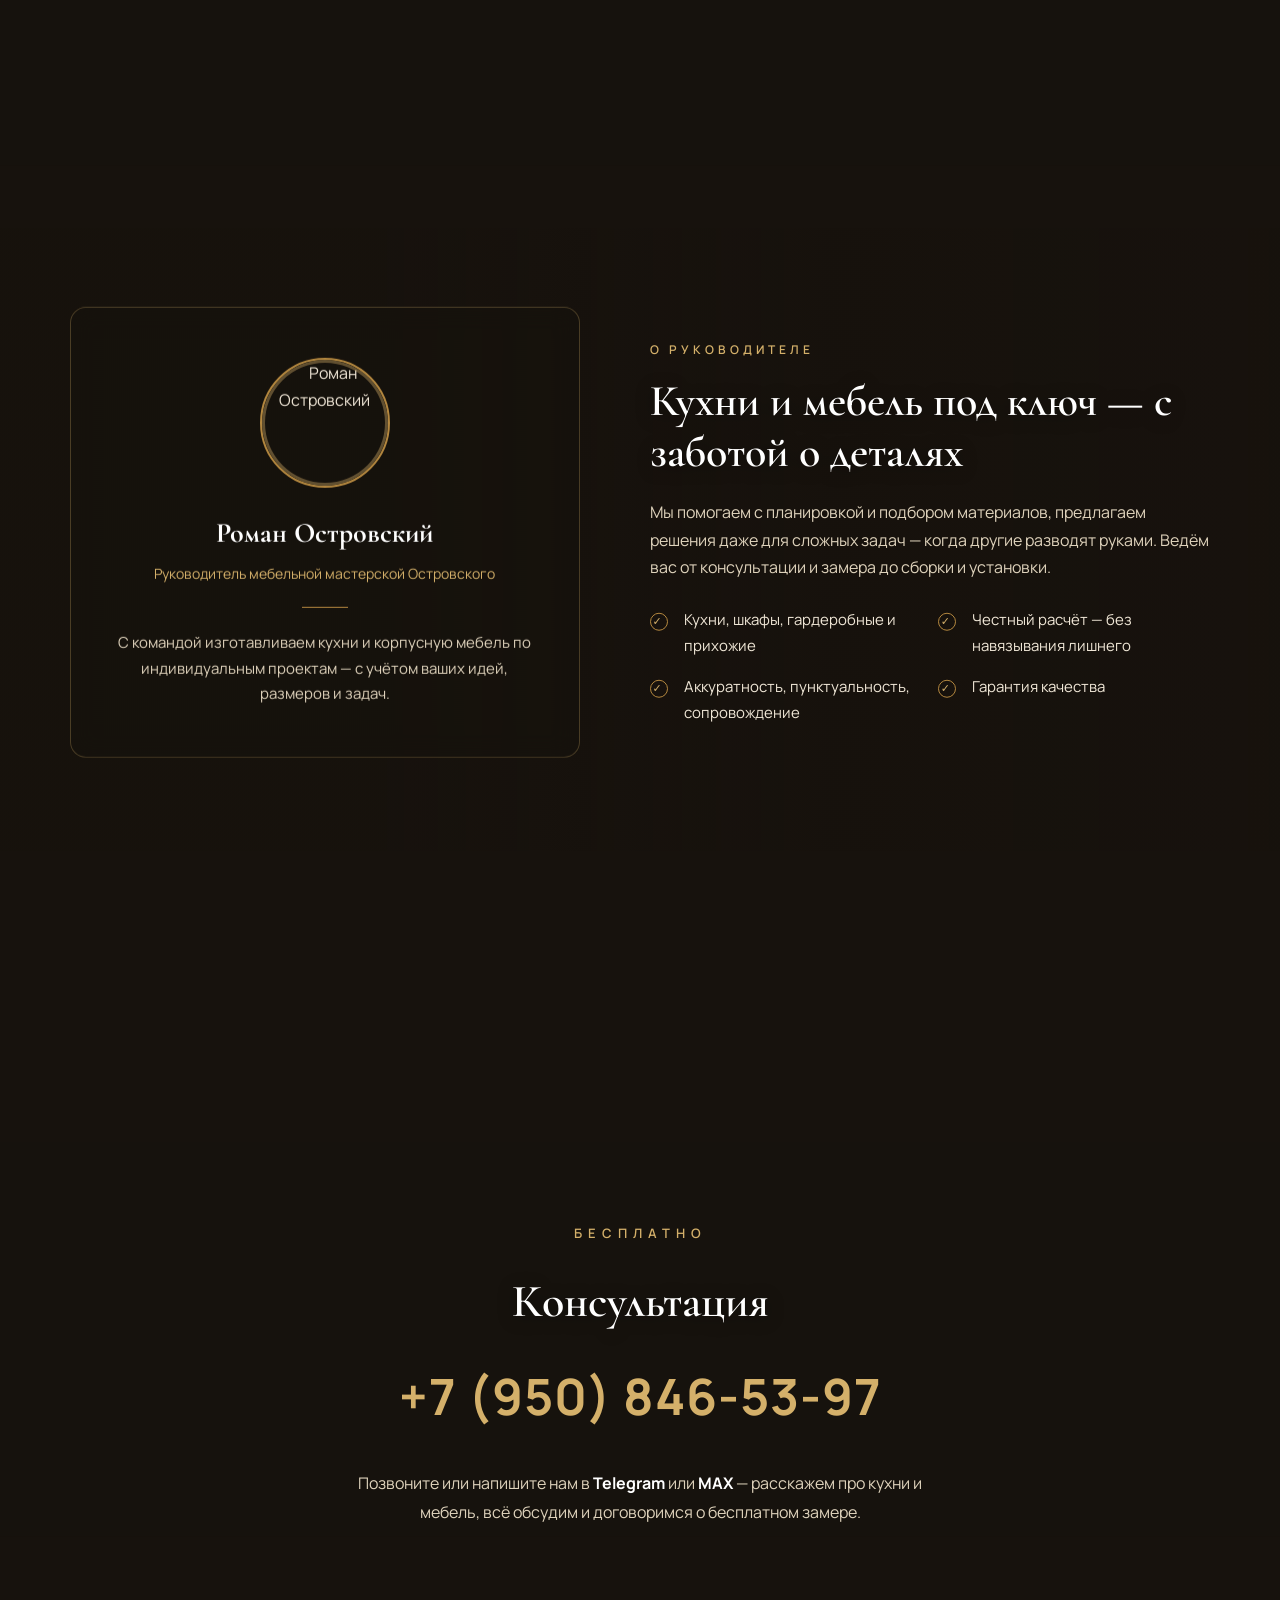
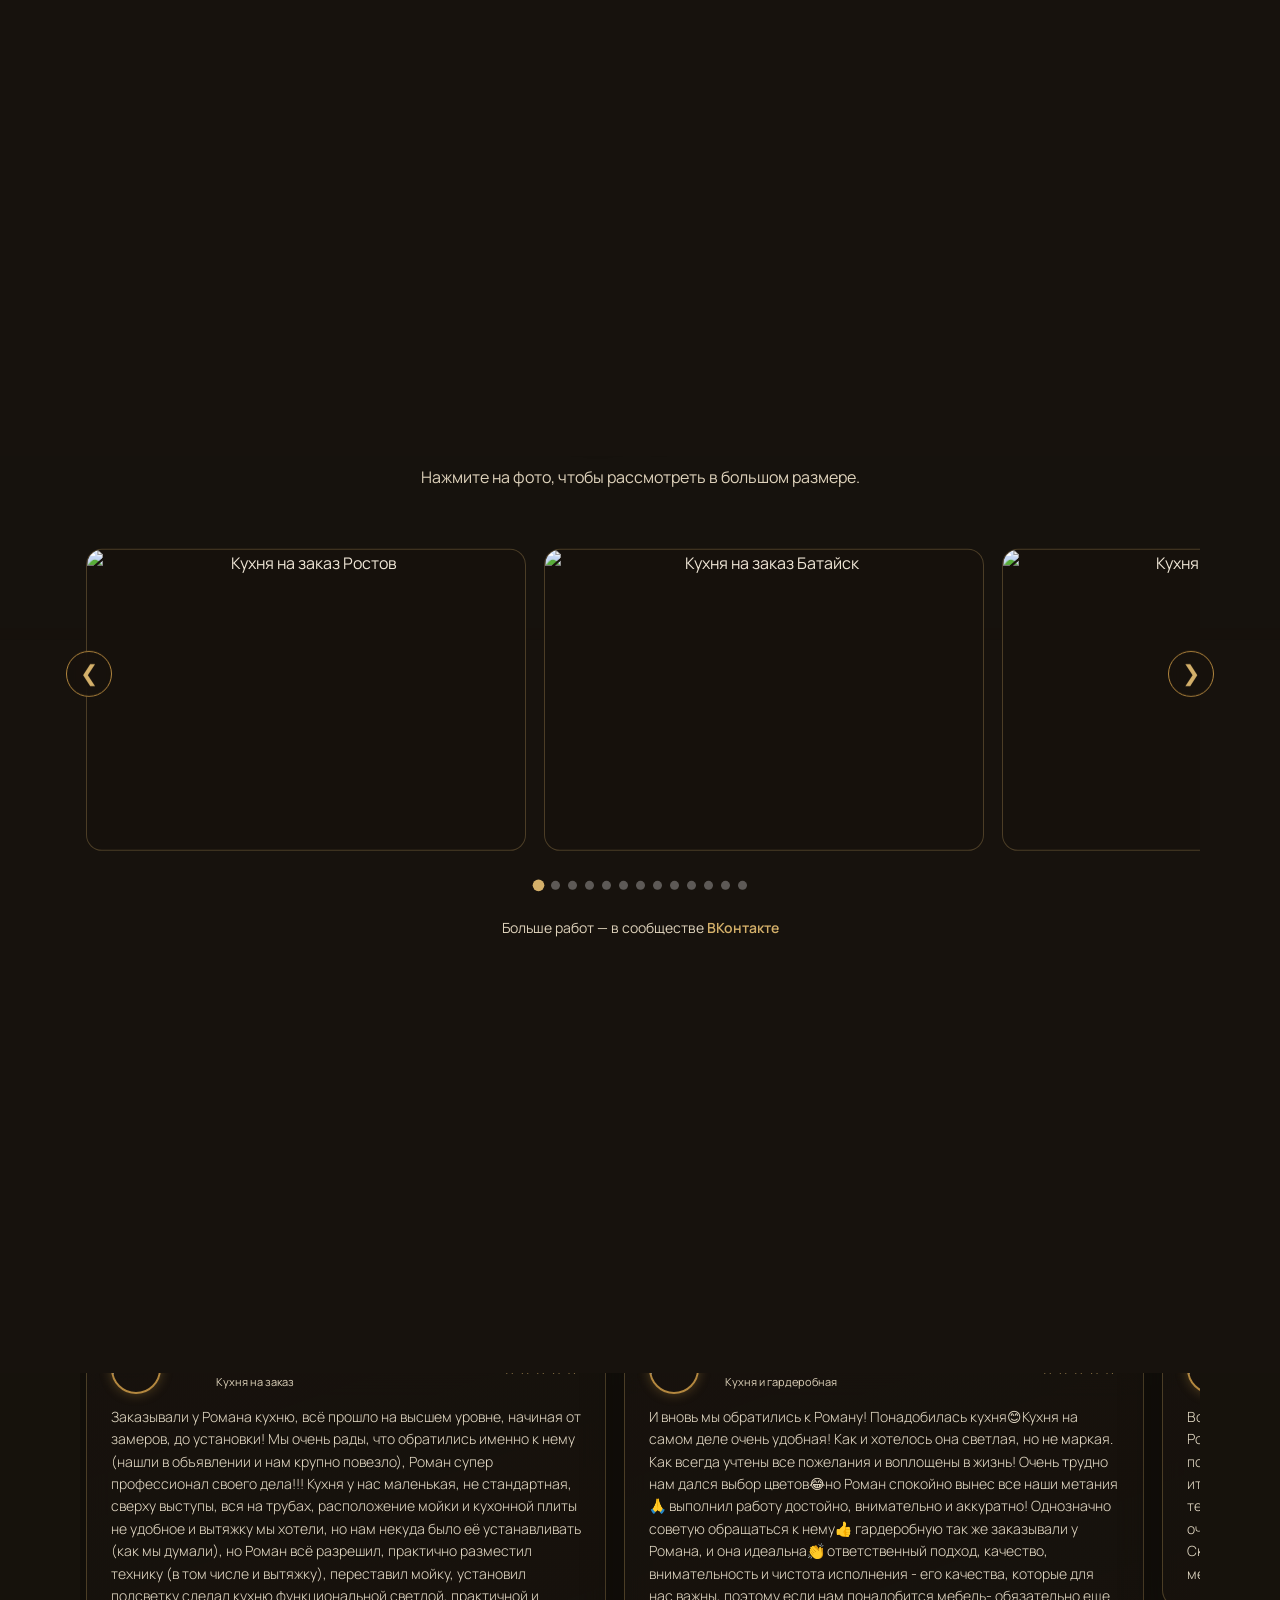
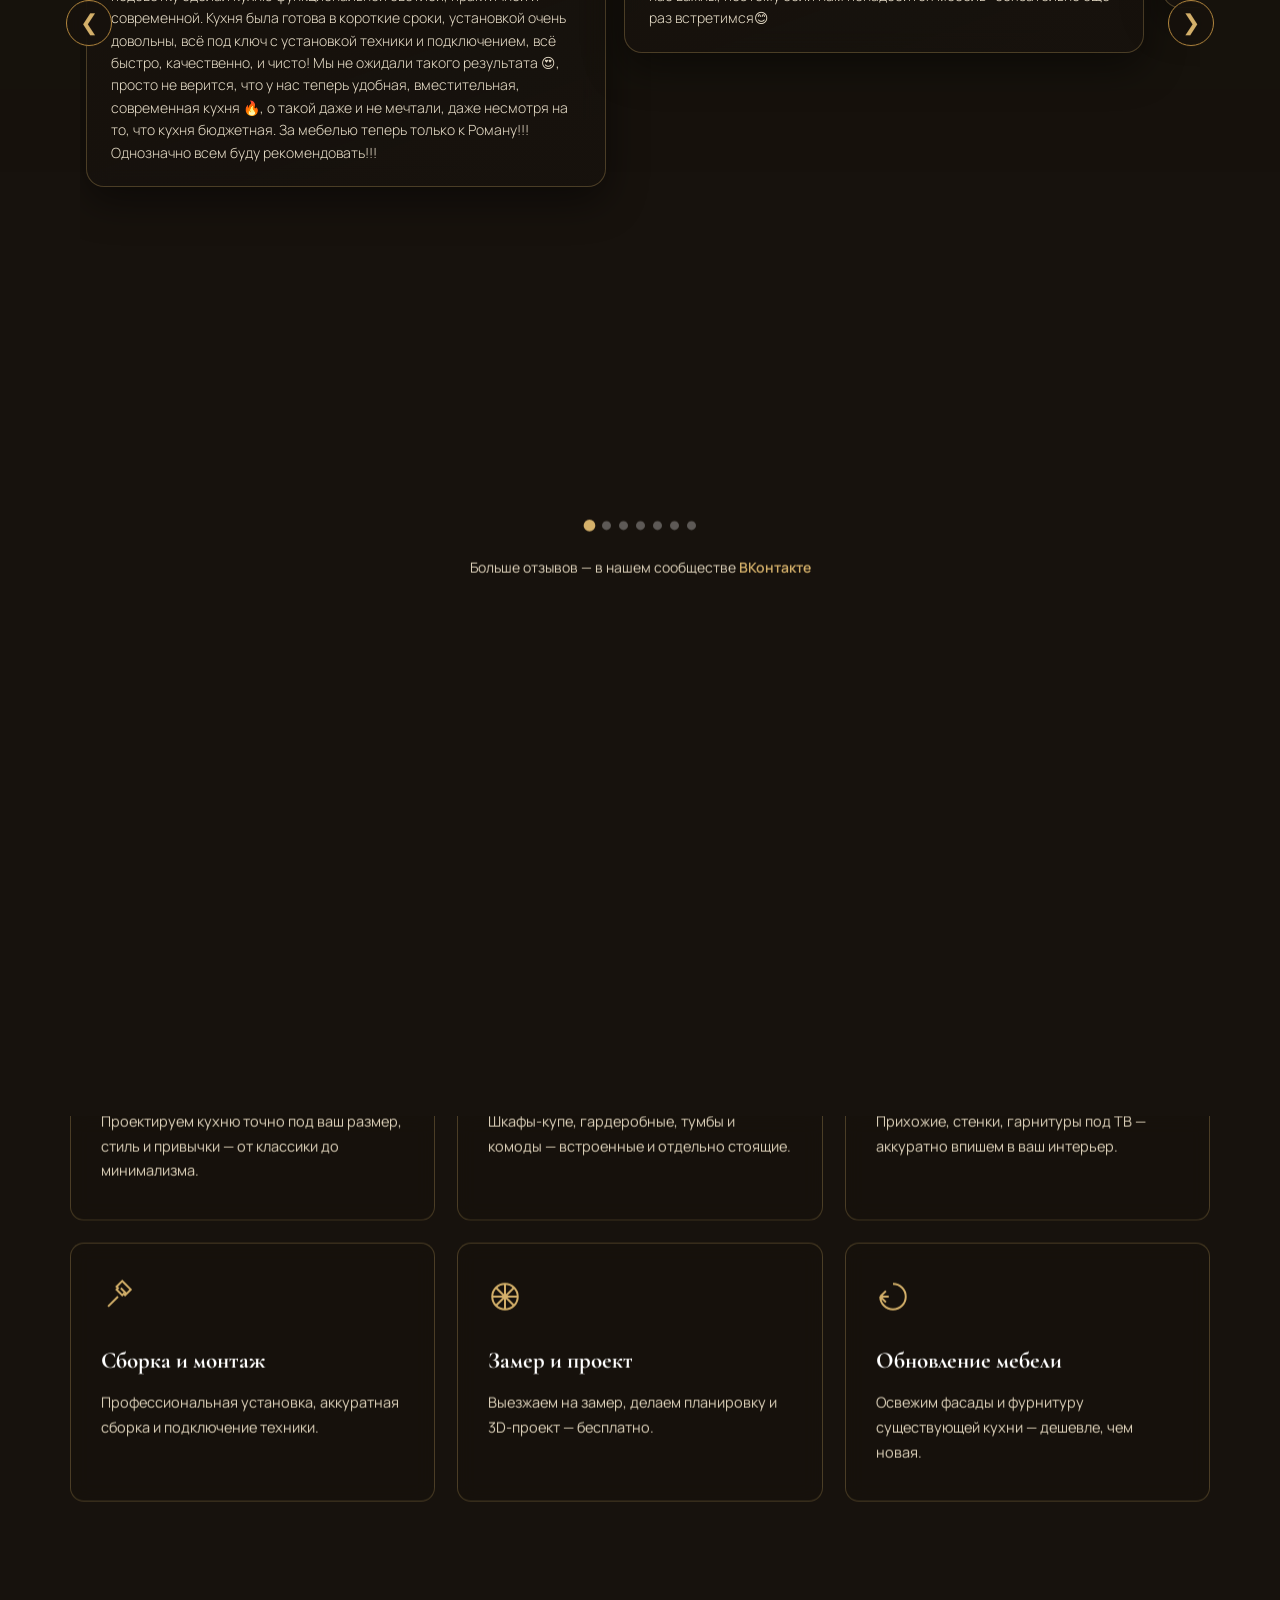
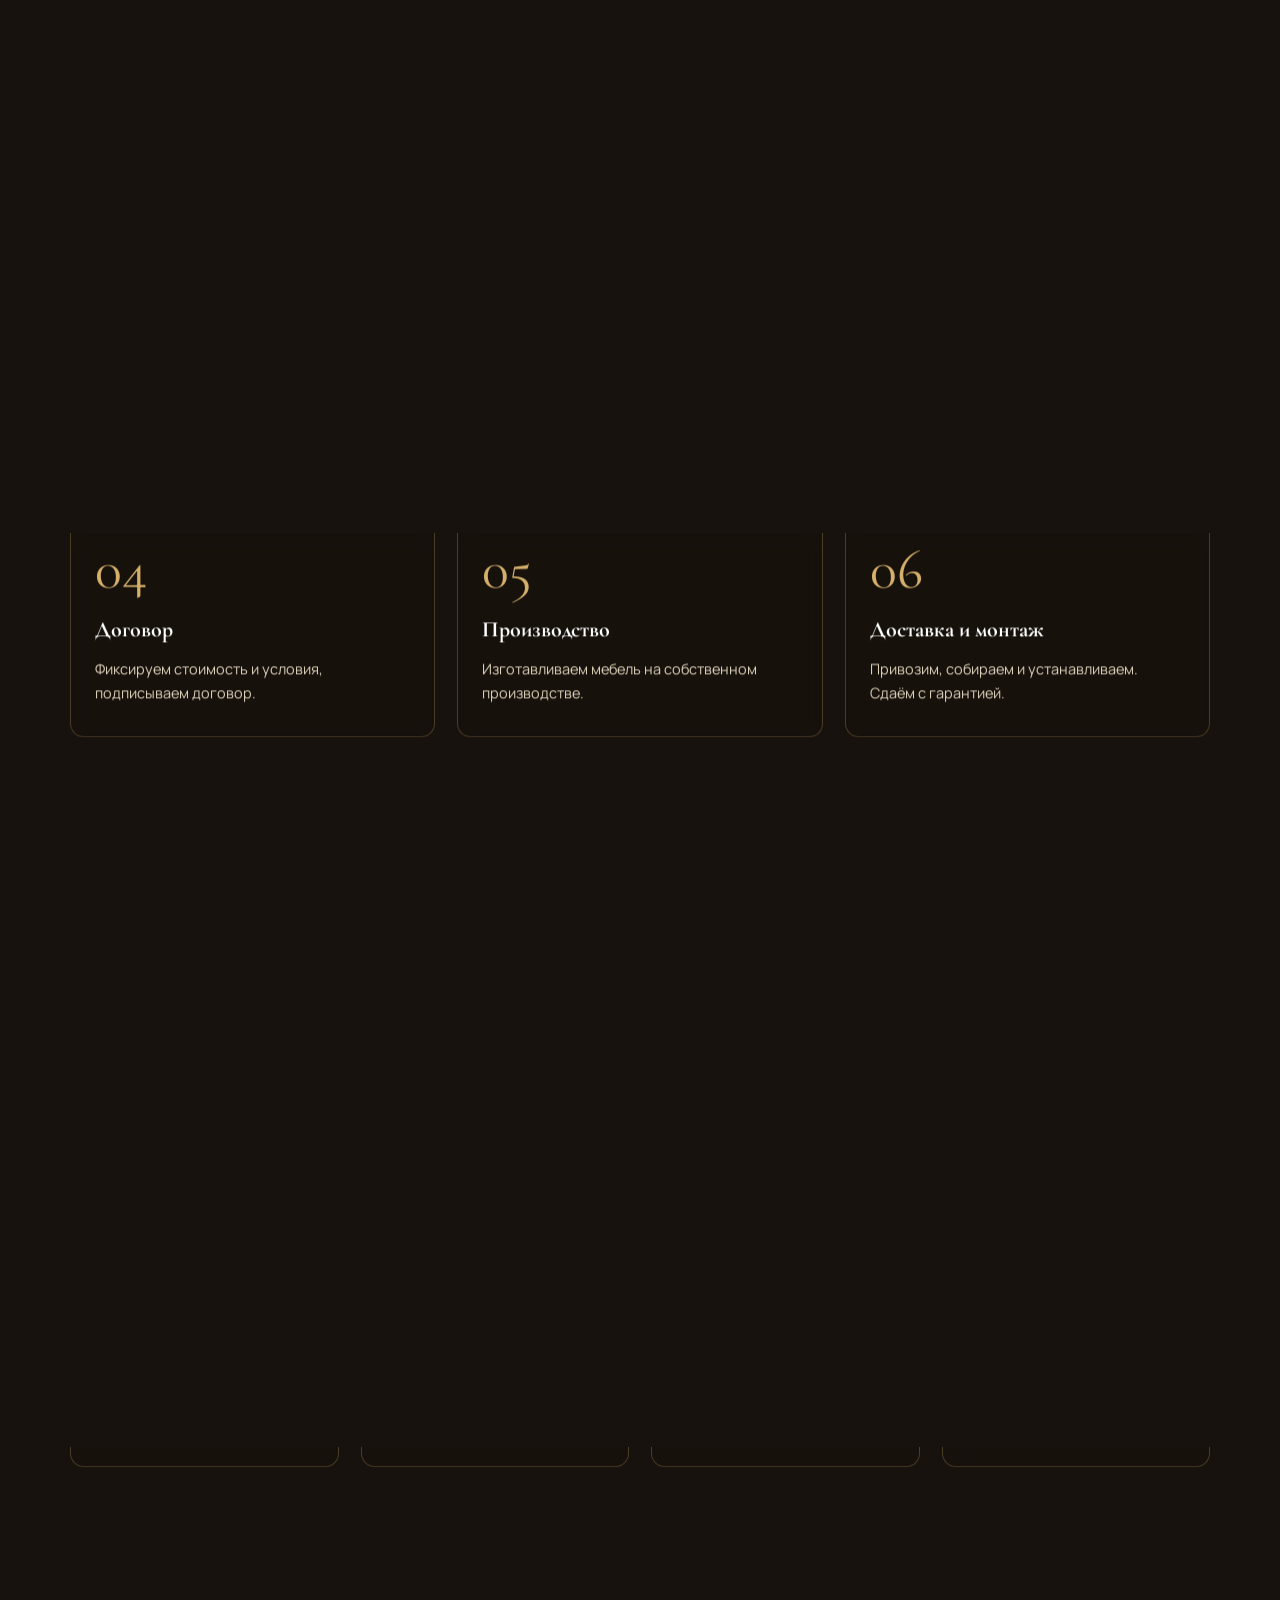
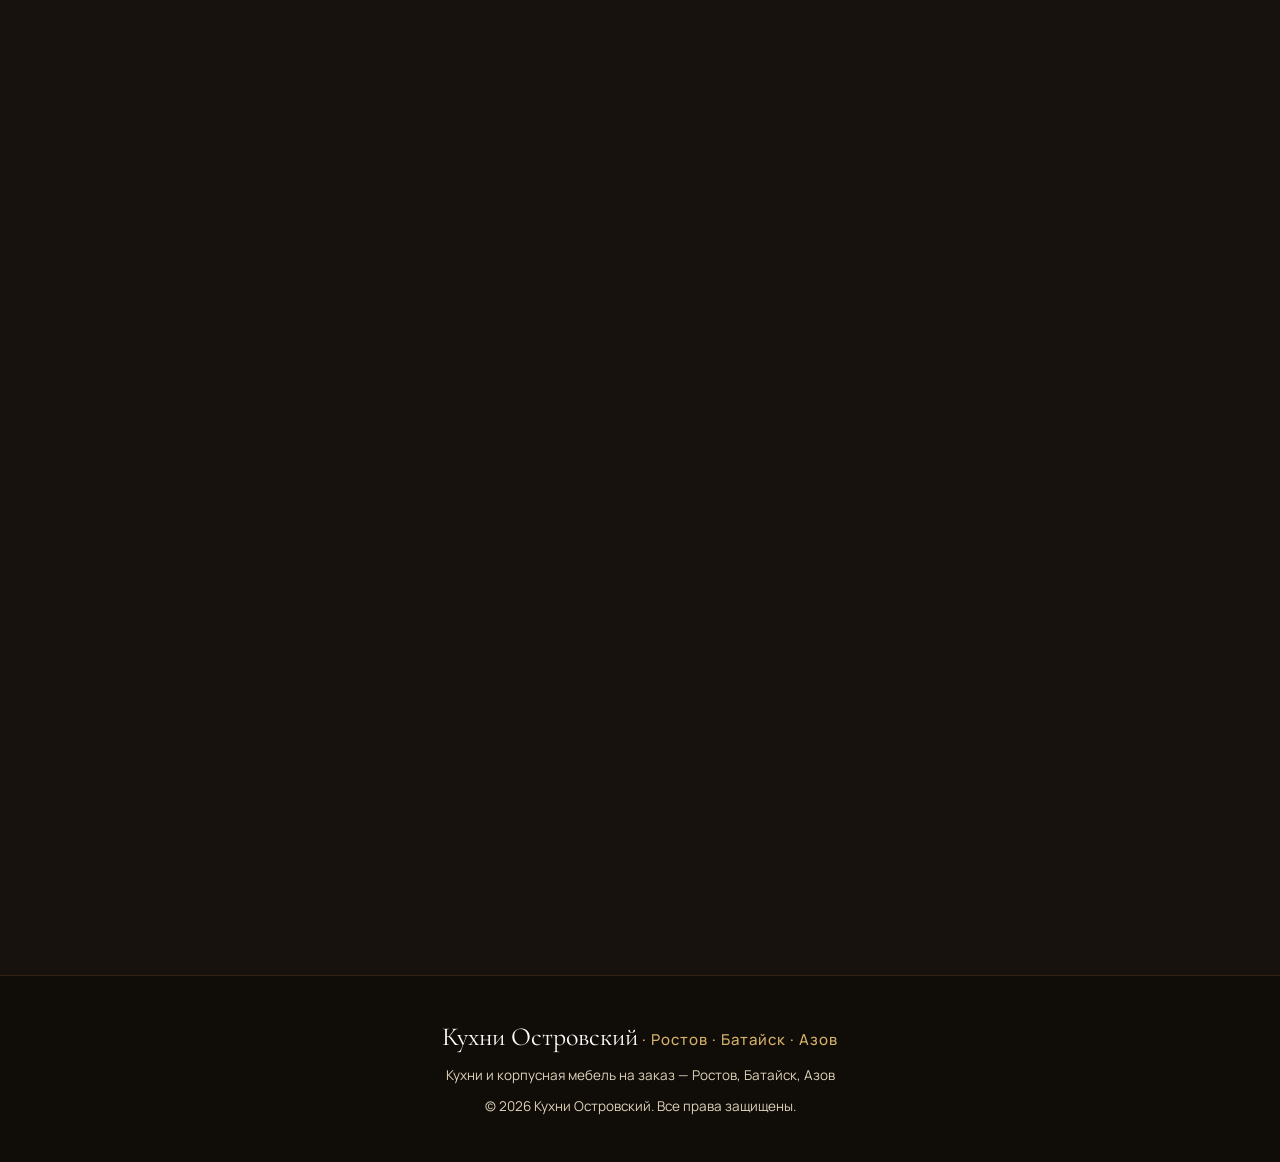
==== commit 272ff72f: "Update index.html" ====
--- a/index.html
+++ b/index.html
@@ -11,6 +11,12 @@
 <meta name="geo.placename" content="Ростов-на-Дону">
 <meta name="theme-color" content="#17120d">
 <link rel="canonical" href="https://кухниостровский.рф/">
+<!-- Яндекс и Google подтверждение -->
+<meta name="yandex-verification" content="f7e96d07aee79bf3">
+<meta name="google-site-verification" content="dNSAELu64Y7aK5sjz_zpmhoz6YKn2PIZ03UKPwrgnCI">
+<!-- Фавикон: встроенный SVG — виден во всех браузерах и на всех устройствах -->
+<link rel="icon" type="image/svg+xml" href="data:image/svg+xml,%3Csvg xmlns='http://www.w3.org/2000/svg' viewBox='0 0 100 100'%3E%3Crect width='100' height='100' rx='22' fill='%2317120d'/%3E%3Ctext x='50' y='72' font-size='62' font-family='Georgia,serif' font-weight='bold' fill='%23d4b06a' text-anchor='middle'%3EK%3C/text%3E%3C/svg%3E">
+<link rel="apple-touch-icon" href="https://sun9-20.vkuserphoto.ru/s/v1/ig2/2sp8pX_XIyDNZzghUeFMvYeHfkg4Kp7SVOVYhov8iLwAn3vAprbtUJPdXPi5IYkhMH-BR1LanCX8B0gH5rM8NC6c.jpg?quality=95&as=32x32,48x48,72x72,108x108,160x160,240x240,360x360,480x480,540x540,640x640,720x720,1080x1080,1254x1254&from=bu&cs=1254x0">
 <meta property="og:type" content="website">
 <meta property="og:locale" content="ru_RU">
 <meta property="og:url" content="https://кухниостровский.рф/">
@@ -23,11 +29,13 @@
 <script type="application/ld+json">
 {"@context":"https://schema.org","@type":"LocalBusiness","name":"Кухни Островский","alternateName":"Кухни на Заказ — Ростов, Батайск, Азов","url":"https://кухниостровский.рф/","image":"https://sun9-70.vkuserphoto.ru/s/v1/ig2/s4A0AFD1sjqbbnq-mAfS6e6lCbOTfaw6skzD08T04rMk8FkgYcORaFyMLFJIPcR9EamDGrZ3fDDamkpzifiUnmkO.jpg?quality=95&from=bu&u=udyioV6Vl_ghNhYbFZ9zjc-ZU_IjlhkVV114xfpUZJs&cs=1280x0","description":"Кухни и корпусная мебель на заказ в Ростове, Батайске и Азове. Полный цикл под ключ.","telephone":"+79508465397","priceRange":"₽₽","currenciesAccepted":"RUB","address":{"@type":"PostalAddress","addressLocality":"Ростов-на-Дону","addressRegion":"Ростовская область","addressCountry":"RU"},"geo":{"@type":"GeoCoordinates","latitude":47.2357,"longitude":39.7015},"areaServed":[{"@type":"City","name":"Ростов-на-Дону"},{"@type":"City","name":"Батайск"},{"@type":"City","name":"Азов"}],"sameAs":["https://vk.com/mebel.ostrovsky"],"contactPoint":{"@type":"ContactPoint","telephone":"+79508465397","contactType":"customer service","availableLanguage":"Russian"}}
 </script>
-<link rel="icon" type="image/jpeg" href="https://sun9-20.vkuserphoto.ru/s/v1/ig2/2sp8pX_XIyDNZzghUeFMvYeHfkg4Kp7SVOVYhov8iLwAn3vAprbtUJPdXPi5IYkhMH-BR1LanCX8B0gH5rM8NC6c.jpg?quality=95&as=32x32,48x48,72x72,108x108,160x160,240x240,360x360,480x480,540x540,640x640,720x720,1080x1080,1254x1254&from=bu&cs=1254x0">
-<link rel="apple-touch-icon" href="https://sun9-20.vkuserphoto.ru/s/v1/ig2/2sp8pX_XIyDNZzghUeFMvYeHfkg4Kp7SVOVYhov8iLwAn3vAprbtUJPdXPi5IYkhMH-BR1LanCX8B0gH5rM8NC6c.jpg?quality=95&as=32x32,48x48,72x72,108x108,160x160,240x240,360x360,480x480,540x540,640x640,720x720,1080x1080,1254x1254&from=bu&cs=1254x0">
 <link rel="preconnect" href="https://fonts.googleapis.com">
 <link rel="preconnect" href="https://fonts.gstatic.com" crossorigin>
 <link href="https://fonts.googleapis.com/css2?family=Cormorant+Garamond:wght@400;500;600;700&family=Manrope:wght@300;400;500;600;700;800&display=swap" rel="stylesheet">
+<!-- Предзагрузка главного фона, чтобы первый экран был мгновенным -->
+<link rel="preload" as="image" fetchpriority="high" href="https://sun9-70.vkuserphoto.ru/s/v1/ig2/s4A0AFD1sjqbbnq-mAfS6e6lCbOTfaw6skzD08T04rMk8FkgYcORaFyMLFJIPcR9EamDGrZ3fDDamkpzifiUnmkO.jpg?quality=95&as=32x21,48x32,72x48,108x72,160x107,240x160,360x241,480x321,540x361,640x428,720x481,1080x722,1280x855,1440x962,2560x1711&from=bu&u=udyioV6Vl_ghNhYbFZ9zjc-ZU_IjlhkVV114xfpUZJs&cs=1280x0">
+<link rel="preconnect" href="https://sun9-70.vkuserphoto.ru">
+<link rel="preconnect" href="https://i.ibb.co">
 
 <style>
 :root{
@@ -48,15 +56,6 @@
 
 .progress{position:fixed;top:0;left:0;height:3px;z-index:200;background:linear-gradient(90deg,var(--gold),var(--gold-soft));width:0%}
 
-/* ===== ПРЕЛОАДЕР (быстрый) ===== */
-.preloader{position:fixed;inset:0;z-index:9999;background:#17120d;display:flex;flex-direction:column;align-items:center;justify-content:center;gap:22px;transition:opacity .5s ease,visibility .5s}
-.preloader.done{opacity:0;visibility:hidden}
-.pl-logo{font-family:'Cormorant Garamond',serif;font-size:38px;font-weight:700;color:var(--gold-soft);letter-spacing:2px;animation:plPulse 1.2s ease-in-out infinite}
-.pl-bar{width:160px;height:2px;background:rgba(212,176,106,.15);border-radius:2px;overflow:hidden}
-.pl-bar span{display:block;height:100%;width:0;background:linear-gradient(90deg,var(--gold),var(--gold-soft));animation:plLoad 1s ease forwards}
-@keyframes plPulse{0%,100%{opacity:.5}50%{opacity:1}}
-@keyframes plLoad{0%{width:0}100%{width:100%}}
-
 /* ===== КАСТОМНЫЙ КУРСОР ===== */
 .cursor{position:fixed;top:0;left:0;width:34px;height:34px;border:1.5px solid var(--gold-soft);border-radius:50%;pointer-events:none;z-index:9998;transform:translate(-50%,-50%);transition:transform .12s ease,width .25s,height .25s,border-color .25s;mix-blend-mode:difference}
 .cursor.dot{width:6px;height:6px;background:var(--gold-soft);border:none;transition:.1s}
@@ -68,7 +67,7 @@
 .nav{display:flex;align-items:center;justify-content:space-between;height:76px;gap:12px}
 
 .logo{display:flex;align-items:center;gap:12px;min-width:0;max-width:100%;cursor:pointer}
-.logo .brand-ava{width:44px;height:44px;border-radius:50%;object-fit:cover;border:2px solid var(--gold);box-shadow:0 0 16px rgba(179,135,63,.55);flex-shrink:0}
+.logo .brand-ava{width:44px;height:44px;border-radius:50%;object-fit:cover;border:2px solid var(--gold);box-shadow:0 0 16px rgba(179,135,63,.55);flex-shrink:0;loading:eager;fetchpriority:high}
 .logo .brand-txt{display:flex;flex-direction:column;min-width:0;line-height:1.15}
 .logo .brand-txt .name{white-space:nowrap;overflow:hidden;text-overflow:ellipsis;font-family:'Cormorant Garamond',serif;font-size:24px;font-weight:700;color:#fff;line-height:1.05;text-shadow:0 2px 10px rgba(0,0,0,.6)}
 .logo .brand-txt .sub{color:var(--gold-soft);font-family:'Manrope',sans-serif;font-size:12px;font-weight:600;letter-spacing:1px;white-space:nowrap;overflow:hidden;text-overflow:ellipsis;max-width:62vw;margin-top:2px}
@@ -93,9 +92,9 @@
 .scrim.show{opacity:1;visibility:visible}
 
 .panel{position:relative;min-height:100vh;display:flex;align-items:center;padding:140px 0;overflow:hidden}
-.panel .bg{position:absolute;inset:-20% 0;z-index:0;background-size:cover;background-position:center;will-change:transform}
+.panel .bg{position:absolute;inset:-20% 0;z-index:0;background-size:cover;background-position:center;will-change:transform;transform:translateZ(0)}
 .panel .bg::after{content:"";position:absolute;inset:0;background:linear-gradient(to right,rgba(23,18,13,.93) 30%,rgba(23,18,13,.62) 65%,rgba(23,18,13,.7))}
-.panel .content{position:relative;z-index:2;width:100%;will-change:transform}
+.panel .content{position:relative;z-index:2;width:100%;will-change:transform;transform:translateZ(0)}
 .panel--center .content{text-align:center}
 .panel--center .bg::after{background:rgba(23,18,13,.68)}
 .panel--dark .bg::after{background:rgba(23,18,13,.86)}
@@ -168,20 +167,20 @@
 .car-dot.active{background:var(--gold-soft);transform:scale(1.3)}
 
 .car-slide{flex:0 0 auto;width:min(78vw,440px);scroll-snap-align:center;border-radius:16px;overflow:hidden;border:1px solid var(--line);background:rgba(23,18,13,.7);cursor:zoom-in}
-.car-slide img{width:100%;height:300px;object-fit:cover;display:block;transition:transform .5s ease}
+.car-slide img{width:100%;height:300px;object-fit:cover;display:block;transition:transform .5s ease;loading:lazy;decoding:async}
 .car-slide:hover img{transform:scale(1.06)}
 
 .rev-track{align-items:flex-start}
 .rev-card{scroll-snap-align:center;background:linear-gradient(160deg,rgba(23,18,13,.92),rgba(23,18,13,.8));backdrop-filter:blur(12px);border:1px solid var(--line);border-radius:18px;padding:22px 24px;width:min(82vw,520px);flex:0 0 auto;display:flex;flex-direction:column;box-shadow:0 14px 40px rgba(0,0,0,.45);position:relative;overflow:hidden}
 .rev-card::before{content:"";position:absolute;top:0;left:0;right:0;height:2px;background:linear-gradient(90deg,transparent,var(--gold-soft),transparent);opacity:.7}
 .rev-head{display:flex;align-items:center;gap:12px;margin-bottom:12px;flex-wrap:wrap}
-.rev-ava{width:50px;height:50px;border-radius:50%;object-fit:cover;border:2px solid var(--gold);box-shadow:0 0 12px rgba(179,135,63,.4);flex-shrink:0}
+.rev-ava{width:50px;height:50px;border-radius:50%;object-fit:cover;border:2px solid var(--gold);box-shadow:0 0 12px rgba(179,135,63,.4);flex-shrink:0;loading:lazy;decoding:async}
 .rev-name{color:#fff;font-weight:700;font-size:15px}
 .rev-sub{color:var(--muted);font-size:11px;margin-top:2px}
 .rev-stars{color:var(--gold-soft);letter-spacing:3px;font-size:14px;margin-left:auto;white-space:nowrap}
 .rev-text{color:#e7ddc8;font-size:14px;line-height:1.6;font-weight:300;text-align:left;overflow-wrap:break-word;word-break:break-word}
 .rev-video{margin-top:12px;border-radius:12px;overflow:hidden;border:1px solid var(--line)}
-.rev-video iframe{width:100%;height:200px;border:0;display:block}
+.rev-video iframe{width:100%;height:200px;border:0;display:block;loading:lazy}
 
 .svc-grid{display:grid;grid-template-columns:repeat(3,1fr);gap:22px}
 .svc{position:relative;background:rgba(23,18,13,.68);backdrop-filter:blur(10px);border:1px solid var(--line);padding:36px 30px;transition:.4s;border-radius:14px;overflow-wrap:break-word}
@@ -225,7 +224,7 @@
 .call-block .cb-num:hover{color:var(--gold-soft)}
 .call-block .cb-hint{color:var(--muted);font-size:14.5px;line-height:1.8;overflow-wrap:break-word}
 
-/* Кнопки связи: позвонить / Telegram / MAX */
+/* Кнопки связи */
 .contact-actions{display:flex;flex-direction:column;gap:12px;margin-top:24px}
 .c-action{display:flex;align-items:center;justify-content:center;gap:10px;width:100%;padding:15px 18px;border-radius:12px;font-weight:700;font-size:15px;letter-spacing:.4px;transition:.3s;color:#fff}
 .c-action svg{width:20px;height:20px;fill:none;stroke:currentColor;stroke-width:1.8}
@@ -333,12 +332,6 @@
 
 <div class="progress" id="progress"></div>
 
-<!-- Прелоадер -->
-<div class="preloader" id="preloader">
-  <div class="pl-logo">Кухни Островский</div>
-  <div class="pl-bar"><span></span></div>
-</div>
-
 <!-- Кастомный курсор -->
 <div class="cursor" id="cursor"></div>
 
@@ -363,7 +356,7 @@
 <div class="scrim" id="scrim"></div>
 
 <section class="panel" id="top">
-  <div class="bg" style="background-image:url('https://sun9-70.vkuserphoto.ru/s/v1/ig2/s4A0AFD1sjqbbnq-mAfS6e6lCbOTfaw6skzD08T04rMk8FkgYcORaFyMLFJIPcR9EamDGrZ3fDDamkpzifiUnmkO.jpg?quality=95&as=32x21,48x32,72x48,108x72,160x107,240x160,360x241,480x321,540x361,640x428,720x481,1080x722,1280x855,1440x962,2560x1711&from=bu&u=udyioV6Vl_ghNhYbFZ9zjc-ZU_IjlhkVV114xfpUZJs&cs=1920x0')"></div>
+  <div class="bg" style="background-image:url('https://sun9-70.vkuserphoto.ru/s/v1/ig2/s4A0AFD1sjqbbnq-mAfS6e6lCbOTfaw6skzD08T04rMk8FkgYcORaFyMLFJIPcR9EamDGrZ3fDDamkpzifiUnmkO.jpg?quality=95&as=32x21,48x32,72x48,108x72,160x107,240x160,360x241,480x321,540x361,640x428,720x481,1080x722,1280x855,1440x962,2560x1711&from=bu&u=udyioV6Vl_ghNhYbFZ9zjc-ZU_IjlhkVV114xfpUZJs&cs=1280x0')"></div>
   <div class="wrap"><div class="content">
     <span class="eyebrow">Мебель и кухни на заказ</span>
     <h1 id="heroTitle">Создаём мебель, которая <em class="shimmer">создаёт настроение</em></h1>
@@ -377,7 +370,7 @@
 </section>
 
 <section class="panel panel--dark">
-  <div class="bg" style="background-image:url('https://sun9-20.vkuserphoto.ru/s/v1/ig2/9W8TzKo3y8t8-s63NRmlys3yJtHJAKPBOp2QIyuqMSTinG9q-UFuD5sYkz4wbd7QZDv7wQxsZlldmCrAM-PzPlDJ.jpg?quality=95&as=32x21,48x32,72x48,108x72,160x107,240x160,360x240,480x320,540x360,640x427,720x480,1080x720,1280x853,1440x960,1800x1200&from=bu&u=kySpH3qK1oaqlWr8kbrP_y7iDDbASMEGWuJ5dgxf5MU&cs=1920x0')"></div>
+  <div class="bg" style="background-image:url('https://sun9-20.vkuserphoto.ru/s/v1/ig2/9W8TzKo3y8t8-s63NRmlys3yJtHJAKPBOp2QIyuqMSTinG9q-UFuD5sYkz4wbd7QZDv7wQxsZlldmCrAM-PzPlDJ.jpg?quality=95&as=32x21,48x32,72x48,108x72,160x107,240x160,360x240,480x320,540x360,640x427,720x480,1080x720,1280x853,1440x960,1800x1200&from=bu&u=kySpH3qK1oaqlWr8kbrP_y7iDDbASMEGWuJ5dgxf5MU&cs=1280x0')"></div>
   <div class="wrap"><div class="content">
     <div class="stats">
       <div class="stat reveal"><div class="num" data-count="10" data-suffix="+">0</div><div class="lbl">лет опыта</div></div>
@@ -389,7 +382,7 @@
 </section>
 
 <section class="panel" id="about">
-  <div class="bg" style="background-image:url('https://sun9-50.vkuserphoto.ru/s/v1/ig2/_uJbJ-Gw0zJ3jVPyc4QJRGUErYM5zju63UDQM6FFDezILgQ54i5ycLVvhgSHl5hHPVIKikt0AL9V6DrmqDH7G5C6.jpg?quality=95&as=32x24,48x36,72x54,108x81,160x120,240x180,360x270,480x360,540x405,640x480,720x540,1080x810,1280x960,1440x1080,2208x1656&from=bu&u=9_d3vo4cDIif_5OxDZbDgMLFC1xuAQSKRY1zAPscIwM&cs=1920x0')"></div>
+  <div class="bg" style="background-image:url('https://sun9-50.vkuserphoto.ru/s/v1/ig2/_uJbJ-Gw0zJ3jVPyc4QJRGUErYM5zju63UDQM6FFDezILgQ54i5ycLVvhgSHl5hHPVIKikt0AL9V6DrmqDH7G5C6.jpg?quality=95&as=32x24,48x36,72x54,108x81,160x120,240x180,360x270,480x360,540x405,640x480,720x540,1080x810,1280x960,1440x1080,2208x1656&from=bu&u=9_d3vo4cDIif_5OxDZbDgMLFC1xuAQSKRY1zAPscIwM&cs=1280x0')"></div>
   <div class="wrap"><div class="content">
     <div class="about">
       <div class="about-card reveal">
@@ -415,7 +408,7 @@
 </section>
 
 <section class="panel panel--center panel--dark" id="consult">
-  <div class="bg" style="background-image:url('https://sun9-41.vkuserphoto.ru/s/v1/ig2/qi7m_VnJPio2P4oKJhNr6X-9HJD2kCt6f98XGtveyiAxhJ4ru17yVoibjERFJ4-ZWDOm8Lr7xGMwRP6dSudvgPnG.jpg?quality=95&as=32x43,48x64,72x96,108x144,160x213,240x320,360x480,480x640,540x720,640x853,720x960,1080x1440,1280x1707,1440x1920,1920x2560&from=bu&u=myRGe7iEVeLqDstzbpBsld7P0jp7l04_xCLynpcz4So&cs=1920x0')"></div>
+  <div class="bg" style="background-image:url('https://sun9-41.vkuserphoto.ru/s/v1/ig2/qi7m_VnJPio2P4oKJhNr6X-9HJD2kCt6f98XGtveyiAxhJ4ru17yVoibjERFJ4-ZWDOm8Lr7xGMwRP6dSudvgPnG.jpg?quality=95&as=32x43,48x64,72x96,108x144,160x213,240x320,360x480,480x640,540x720,640x853,720x960,1080x1440,1280x1707,1440x1920,1920x2560&from=bu&u=myRGe7iEVeLqDstzbpBsld7P0jp7l04_xCLynpcz4So&cs=1280x0')"></div>
   <div class="wrap"><div class="content consult">
     <span class="kicker reveal" style="color:var(--gold-soft);letter-spacing:6px;text-transform:uppercase;font-size:13px;font-weight:600">Бесплатно</span>
     <h2 class="k reveal">Консультация</h2>
@@ -425,7 +418,7 @@
 </section>
 
 <section class="panel panel--center panel--dark" id="works">
-  <div class="bg" style="background-image:url('https://sun9-32.vkuserphoto.ru/s/v1/ig2/ipQDYrxkEiu9wFqxHUIJNhf4YERP29pOrzOhJ2hTcO6Z-fqWBrPA9D1vCltHlp9RltkldMRefKPMMkB8aD8jhZfR.jpg?quality=95&as=32x21,48x32,72x48,108x72,160x107,240x160,360x240,480x320,540x360,640x427,720x480,1080x720,1280x853,1440x960,2560x1707&from=bu&u=q3wKCscaGbBU8n3umOUNA0wOvLkQBDAVXIkzDrivHgk&cs=1920x0')"></div>
+  <div class="bg" style="background-image:url('https://sun9-32.vkuserphoto.ru/s/v1/ig2/ipQDYrxkEiu9wFqxHUIJNhf4YERP29pOrzOhJ2hTcO6Z-fqWBrPA9D1vCltHlp9RltkldMRefKPMMkB8aD8jhZfR.jpg?quality=95&as=32x21,48x32,72x48,108x72,160x107,240x160,360x240,480x320,540x360,640x427,720x480,1080x720,1280x853,1440x960,2560x1707&from=bu&u=q3wKCscaGbBU8n3umOUNA0wOvLkQBDAVXIkzDrivHgk&cs=1280x0')"></div>
   <div class="wrap"><div class="content">
     <div class="sec-head reveal">
       <div class="kicker">Наши работы</div>
@@ -435,19 +428,19 @@
     <div class="carousel reveal">
       <button class="car-nav car-prev" id="carPrev">❮</button>
       <div class="car-track" id="carTrack">
-        <div class="car-slide"><img src="https://sun9-70.vkuserphoto.ru/s/v1/ig2/s4A0AFD1sjqbbnq-mAfS6e6lCbOTfaw6skzD08T04rMk8FkgYcORaFyMLFJIPcR9EamDGrZ3fDDamkpzifiUnmkO.jpg?quality=95&as=32x21,48x32,72x48,108x72,160x107,240x160,360x241,480x321,540x361,640x428,720x481,1080x722,1280x855,1440x962,2560x1711&from=bu&u=udyioV6Vl_ghNhYbFZ9zjc-ZU_IjlhkVV114xfpUZJs&cs=1920x0" alt="Кухня на заказ Ростов"></div>
-        <div class="car-slide"><img src="https://sun9-20.vkuserphoto.ru/s/v1/ig2/9W8TzKo3y8t8-s63NRmlys3yJtHJAKPBOp2QIyuqMSTinG9q-UFuD5sYkz4wbd7QZDv7wQxsZlldmCrAM-PzPlDJ.jpg?quality=95&as=32x21,48x32,72x48,108x72,160x107,240x160,360x240,480x320,540x360,640x427,720x480,1080x720,1280x853,1440x960,1800x1200&from=bu&u=kySpH3qK1oaqlWr8kbrP_y7iDDbASMEGWuJ5dgxf5MU&cs=1920x0" alt="Кухня на заказ Батайск"></div>
-        <div class="car-slide"><img src="https://sun9-11.vkuserphoto.ru/s/v1/ig2/Xh5Xw9Yb1reqhfFznlGk8NjvSQAxCbysuiL5IWRt_f3ELVb8fvoYPg00eFIHV-xiS9I4nhYBj4ttU_FHVkPpX8Z3.jpg?quality=95&as=32x24,48x36,72x54,108x81,160x120,240x180,360x270,480x360,540x405,640x480,720x540,1080x810,1280x960,1440x1080,1600x1200&from=bu&u=pY-bjOidU1jjNjiF66Dn4Ycgmb6utH_d0Ti7oSJr0qA&cs=1920x0" alt="Кухня на заказ Азов"></div>
-        <div class="car-slide"><img src="https://sun9-88.vkuserphoto.ru/s/v1/ig2/vCipZmkZdy5Ix0cFh98i0yhNAYynqzh2gm00rWx5Qr019O4RHjwcs7pN6iKT4L_d1vanDAbUJ9JRrHj_uw13YVhg.jpg?quality=95&as=32x44,48x66,72x99,108x149,160x220,240x331,360x496,480x661,540x744,640x882,720x992,1080x1488,1280x1764,1440x1984,1858x2560&from=bu&u=lrbIDUwRUQKMEvaw12w2pRXFBLE0sHCmc6AYF8H7CIA&cs=1920x0" alt="Мебель на заказ Ростов"></div>
-        <div class="car-slide"><img src="https://sun9-87.vkuserphoto.ru/s/v1/ig2/WHkPw7TZze6TV4t2q6Yr2pw61S1zWDeDyp8Dbe2IFm31aAuhXVSQ2DUTnM6AIt5u3cLTp9mh-YN2b_Lb0q5iHCFu.jpg?quality=95&as=32x40,48x60,72x90,108x134,160x199,240x298,360x448,480x597,540x671,640x796,720x895,1080x1343,1280x1591,1440x1790,2059x2560&from=bu&u=bQW477ZK7yLopHDa2oCbH-uA483cvDm58BTlNs29AoE&cs=1920x0" alt="Шкаф купе Ростов"></div>
-        <div class="car-slide"><img src="https://sun9-24.vkuserphoto.ru/s/v1/ig2/lS8MpZ4V9XUKPJ7l9GmjnkCnHW2MGfnq86jH-Gzx6bAgr4m3azL5Xd_fkdPHY_NOsJjST3Zw2iQkuGKGBwYODdgM.jpg?quality=95&as=32x42,48x63,72x95,108x142,160x211,240x316,360x474,480x632,540x711,640x843,720x949,1080x1423,1280x1686,1440x1897,1943x2560&from=bu&u=dLnirpryCPR3qvUPphwt7JaP5ljnoIl1yyGyUNiUjZI&cs=1920x0" alt="Мебель на заказ Батайск"></div>
-        <div class="car-slide"><img src="https://sun9-64.vkuserphoto.ru/s/v1/ig2/wllk0NJeZqqGu0oNhLoLS7k3FJSugAEpIBElk8HeWwp_EqOH7dKCix844jHZRQwXWkISHmdmXW9hWEaFuC-CCB84.jpg?quality=95&as=32x21,48x32,72x48,108x72,160x107,240x160,360x240,480x320,540x360,640x427,720x480,1080x720,1280x853,1440x960,2560x1707&from=bu&u=T5NJHPubDiY9E_IwXkmzI6uExoeA0QSNz39xjf4UD5M&cs=1920x0" alt="Кухня на заказ"></div>
-        <div class="car-slide"><img src="https://sun9-39.vkuserphoto.ru/s/v1/ig2/5cyrhjIBSWB5GGZATB29IrmjydaNdVOx-iP_dMNKsMbePp5Ccs2rnkEpLnfft3yAZGeMEE3IfInjMQ7aU6Z6jnHc.jpg?quality=95&as=32x24,48x36,72x54,108x82,160x121,240x181,360x272,480x363,540x408,640x484,720x544,1080x817,1280x968&from=bu&u=l1uWXrXXeEAKk1VMgGM5wyIo7DtKdQGhKlCwMjoS0t8&cs=1920x0" alt="Мебель на заказ"></div>
-        <div class="car-slide"><img src="https://sun9-68.vkuserphoto.ru/s/v1/ig2/6KwHlOiN9pxXNIwTImKO6QGkrSCTVqreybJu-63m8wbhdFFMIl06es9cPeurIdwuwXGtsFTkdJ6IOjMaS1qRtfxJ.jpg?quality=95&as=32x24,48x36,72x54,108x81,160x120,240x180,360x270,480x360,540x405,640x480,720x540,1080x810,1280x960,1440x1080,2560x1920&from=bu&u=VgDjFEJKqpW6dWVO-E4y4Q6xcuyoqiL7LxhG36oLPjw&cs=1920x0" alt="Кухня на заказ"></div>
-        <div class="car-slide"><img src="https://sun9-23.vkuserphoto.ru/s/v1/ig2/wfBQoeOzjZbCRCvxmIkx_V3xC0fgMd3TTxRDSRG2CHDMok6B2ZKrG7vCAJ_G1DmrZ6JS1_RC2tr87Q64wJJ4aW9w.jpg?quality=95&as=32x25,48x37,72x56,108x84,160x124,240x186,360x279,480x372,540x419,640x496,720x558,1080x837,1280x992,1440x1117,2560x1985&from=bu&u=kZXvrlzwGUvzrHmYa8tHXbvyhU_JlNlefLxxcCYqM1A&cs=1920x0" alt="Мебель на заказ"></div>
-        <div class="car-slide"><img src="https://sun9-33.vkuserphoto.ru/s/v1/ig2/TQbwf8FdMs_jwKfC_ONoxEHBIpc2L5yf_T0McNeUKRn0tK7fVbC5YbHfsB0TGLlNC_D55htM_2nREACuIw7ykLIx.jpg?quality=95&as=32x43,48x65,72x97,108x145,160x215,240x323,360x484,480x645,540x726,640x860,720x968,1080x1452,1280x1721,1440x1936,1904x2560&from=bu&u=rbH0OM9Bv0PnevamgtW5nYBm9jxFI28R6D1wxzq6fJA&cs=1920x0" alt="Кухня на заказ"></div>
-        <div class="car-slide"><img src="https://sun9-52.vkuserphoto.ru/s/v1/ig2/iD_ZIKN3aW1Ml52LPM3C65Qa7raIjG1CUC-fRrbHZEdxtU9hrsvTAh80W9sM3wI2hBUlsHc86fnHiG43aAOPlRuP.jpg?quality=95&as=32x24,48x36,72x54,108x81,160x120,240x180,360x270,480x360,540x405,640x480,720x540,1080x810,1280x960,1440x1080,2560x1920&from=bu&u=mdGpdzTBkRhwLQzuIJS1nz6l-_CWqdnxhW1cwsXNCx8&cs=1920x0" alt="Кухня на заказ"></div>
-        <div class="car-slide"><img src="https://sun9-65.vkuserphoto.ru/s/v1/ig2/z_wfZeGA9H6LHDsevjkijUHpbVyLGWFM38frX4hKrjgOnscfAloGdrVpPUwl4XoXCG_YgcKXTgeeTsDDcWEBvdi1.jpg?quality=95&as=32x24,48x36,72x54,108x81,160x120,240x180,360x270,480x360,540x405,640x480,720x540,1080x810,1280x960,1440x1080,2560x1920&from=bu&u=YbZ1WmiK3ZCk0bKWZhf_YKp6dTUU2vbsQo7Ya4Hoi6s&cs=1920x0" alt="Кухня на заказ"></div>
+        <div class="car-slide"><img src="https://sun9-70.vkuserphoto.ru/s/v1/ig2/s4A0AFD1sjqbbnq-mAfS6e6lCbOTfaw6skzD08T04rMk8FkgYcORaFyMLFJIPcR9EamDGrZ3fDDamkpzifiUnmkO.jpg?quality=95&as=32x21,48x32,72x48,108x72,160x107,240x160,360x241,480x321,540x361,640x428,720x481,1080x722,1280x855,1440x962,2560x1711&from=bu&u=udyioV6Vl_ghNhYbFZ9zjc-ZU_IjlhkVV114xfpUZJs&cs=1080x0" alt="Кухня на заказ Ростов"></div>
+        <div class="car-slide"><img src="https://sun9-20.vkuserphoto.ru/s/v1/ig2/9W8TzKo3y8t8-s63NRmlys3yJtHJAKPBOp2QIyuqMSTinG9q-UFuD5sYkz4wbd7QZDv7wQxsZlldmCrAM-PzPlDJ.jpg?quality=95&as=32x21,48x32,72x48,108x72,160x107,240x160,360x240,480x320,540x360,640x427,720x480,1080x720,1280x853,1440x960,1800x1200&from=bu&u=kySpH3qK1oaqlWr8kbrP_y7iDDbASMEGWuJ5dgxf5MU&cs=1080x0" alt="Кухня на заказ Батайск"></div>
+        <div class="car-slide"><img src="https://sun9-11.vkuserphoto.ru/s/v1/ig2/Xh5Xw9Yb1reqhfFznlGk8NjvSQAxCbysuiL5IWRt_f3ELVb8fvoYPg00eFIHV-xiS9I4nhYBj4ttU_FHVkPpX8Z3.jpg?quality=95&as=32x24,48x36,72x54,108x81,160x120,240x180,360x270,480x360,540x405,640x480,720x540,1080x810,1280x960,1440x1080,1600x1200&from=bu&u=pY-bjOidU1jjNjiF66Dn4Ycgmb6utH_d0Ti7oSJr0qA&cs=1080x0" alt="Кухня на заказ Азов"></div>
+        <div class="car-slide"><img src="https://sun9-88.vkuserphoto.ru/s/v1/ig2/vCipZmkZdy5Ix0cFh98i0yhNAYynqzh2gm00rWx5Qr019O4RHjwcs7pN6iKT4L_d1vanDAbUJ9JRrHj_uw13YVhg.jpg?quality=95&as=32x44,48x66,72x99,108x149,160x220,240x331,360x496,480x661,540x744,640x882,720x992,1080x1488,1280x1764,1440x1984,1858x2560&from=bu&u=lrbIDUwRUQKMEvaw12w2pRXFBLE0sHCmc6AYF8H7CIA&cs=1080x0" alt="Мебель на заказ Ростов"></div>
+        <div class="car-slide"><img src="https://sun9-87.vkuserphoto.ru/s/v1/ig2/WHkPw7TZze6TV4t2q6Yr2pw61S1zWDeDyp8Dbe2IFm31aAuhXVSQ2DUTnM6AIt5u3cLTp9mh-YN2b_Lb0q5iHCFu.jpg?quality=95&as=32x40,48x60,72x90,108x134,160x199,240x298,360x448,480x597,540x671,640x796,720x895,1080x1343,1280x1591,1440x1790,2059x2560&from=bu&u=bQW477ZK7yLopHDa2oCbH-uA483cvDm58BTlNs29AoE&cs=1080x0" alt="Шкаф купе Ростов"></div>
+        <div class="car-slide"><img src="https://sun9-24.vkuserphoto.ru/s/v1/ig2/lS8MpZ4V9XUKPJ7l9GmjnkCnHW2MGfnq86jH-Gzx6bAgr4m3azL5Xd_fkdPHY_NOsJjST3Zw2iQkuGKGBwYODdgM.jpg?quality=95&as=32x42,48x63,72x95,108x142,160x211,240x316,360x474,480x632,540x711,640x843,720x949,1080x1423,1280x1686,1440x1897,1943x2560&from=bu&u=dLnirpryCPR3qvUPphwt7JaP5ljnoIl1yyGyUNiUjZI&cs=1080x0" alt="Мебель на заказ Батайск"></div>
+        <div class="car-slide"><img src="https://sun9-64.vkuserphoto.ru/s/v1/ig2/wllk0NJeZqqGu0oNhLoLS7k3FJSugAEpIBElk8HeWwp_EqOH7dKCix844jHZRQwXWkISHmdmXW9hWEaFuC-CCB84.jpg?quality=95&as=32x21,48x32,72x48,108x72,160x107,240x160,360x240,480x320,540x360,640x427,720x480,1080x720,1280x853,1440x960,2560x1707&from=bu&u=T5NJHPubDiY9E_IwXkmzI6uExoeA0QSNz39xjf4UD5M&cs=1080x0" alt="Кухня на заказ"></div>
+        <div class="car-slide"><img src="https://sun9-39.vkuserphoto.ru/s/v1/ig2/5cyrhjIBSWB5GGZATB29IrmjydaNdVOx-iP_dMNKsMbePp5Ccs2rnkEpLnfft3yAZGeMEE3IfInjMQ7aU6Z6jnHc.jpg?quality=95&as=32x24,48x36,72x54,108x82,160x121,240x181,360x272,480x363,540x408,640x484,720x544,1080x817,1280x968&from=bu&u=l1uWXrXXeEAKk1VMgGM5wyIo7DtKdQGhKlCwMjoS0t8&cs=1080x0" alt="Мебель на заказ"></div>
+        <div class="car-slide"><img src="https://sun9-68.vkuserphoto.ru/s/v1/ig2/6KwHlOiN9pxXNIwTImKO6QGkrSCTVqreybJu-63m8wbhdFFMIl06es9cPeurIdwuwXGtsFTkdJ6IOjMaS1qRtfxJ.jpg?quality=95&as=32x24,48x36,72x54,108x81,160x120,240x180,360x270,480x360,540x405,640x480,720x540,1080x810,1280x960,1440x1080,2560x1920&from=bu&u=VgDjFEJKqpW6dWVO-E4y4Q6xcuyoqiL7LxhG36oLPjw&cs=1080x0" alt="Кухня на заказ"></div>
+        <div class="car-slide"><img src="https://sun9-23.vkuserphoto.ru/s/v1/ig2/wfBQoeOzjZbCRCvxmIkx_V3xC0fgMd3TTxRDSRG2CHDMok6B2ZKrG7vCAJ_G1DmrZ6JS1_RC2tr87Q64wJJ4aW9w.jpg?quality=95&as=32x25,48x37,72x56,108x84,160x124,240x186,360x279,480x372,540x419,640x496,720x558,1080x837,1280x992,1440x1117,2560x1985&from=bu&u=kZXvrlzwGUvzrHmYa8tHXbvyhU_JlNlefLxxcCYqM1A&cs=1080x0" alt="Мебель на заказ"></div>
+        <div class="car-slide"><img src="https://sun9-33.vkuserphoto.ru/s/v1/ig2/TQbwf8FdMs_jwKfC_ONoxEHBIpc2L5yf_T0McNeUKRn0tK7fVbC5YbHfsB0TGLlNC_D55htM_2nREACuIw7ykLIx.jpg?quality=95&as=32x43,48x65,72x97,108x145,160x215,240x323,360x484,480x645,540x726,640x860,720x968,1080x1452,1280x1721,1440x1936,1904x2560&from=bu&u=rbH0OM9Bv0PnevamgtW5nYBm9jxFI28R6D1wxzq6fJA&cs=1080x0" alt="Кухня на заказ"></div>
+        <div class="car-slide"><img src="https://sun9-52.vkuserphoto.ru/s/v1/ig2/iD_ZIKN3aW1Ml52LPM3C65Qa7raIjG1CUC-fRrbHZEdxtU9hrsvTAh80W9sM3wI2hBUlsHc86fnHiG43aAOPlRuP.jpg?quality=95&as=32x24,48x36,72x54,108x81,160x120,240x180,360x270,480x360,540x405,640x480,720x540,1080x810,1280x960,1440x1080,2560x1920&from=bu&u=mdGpdzTBkRhwLQzuIJS1nz6l-_CWqdnxhW1cwsXNCx8&cs=1080x0" alt="Кухня на заказ"></div>
+        <div class="car-slide"><img src="https://sun9-65.vkuserphoto.ru/s/v1/ig2/z_wfZeGA9H6LHDsevjkijUHpbVyLGWFM38frX4hKrjgOnscfAloGdrVpPUwl4XoXCG_YgcKXTgeeTsDDcWEBvdi1.jpg?quality=95&as=32x24,48x36,72x54,108x81,160x120,240x180,360x270,480x360,540x405,640x480,720x540,1080x810,1280x960,1440x1080,2560x1920&from=bu&u=YbZ1WmiK3ZCk0bKWZhf_YKp6dTUU2vbsQo7Ya4Hoi6s&cs=1080x0" alt="Кухня на заказ"></div>
       </div>
       <button class="car-nav car-next" id="carNext">❯</button>
       <div class="car-dots" id="carDots"></div>
@@ -466,7 +459,7 @@
 </div>
 
 <section class="panel panel--center" id="reviews">
-  <div class="bg" style="background-image:url('https://sun9-64.vkuserphoto.ru/s/v1/ig2/wllk0NJeZqqGu0oNhLoLS7k3FJSugAEpIBElk8HeWwp_EqOH7dKCix844jHZRQwXWkISHmdmXW9hWEaFuC-CCB84.jpg?quality=95&as=32x21,48x32,72x48,108x72,160x107,240x160,360x240,480x320,540x360,640x427,720x480,1080x720,1280x853,1440x960,2560x1707&from=bu&u=T5NJHPubDiY9E_IwXkmzI6uExoeA0QSNz39xjf4UD5M&cs=1920x0')"></div>
+  <div class="bg" style="background-image:url('https://sun9-64.vkuserphoto.ru/s/v1/ig2/wllk0NJeZqqGu0oNhLoLS7k3FJSugAEpIBElk8HeWwp_EqOH7dKCix844jHZRQwXWkISHmdmXW9hWEaFuC-CCB84.jpg?quality=95&as=32x21,48x32,72x48,108x72,160x107,240x160,360x240,480x320,540x360,640x427,720x480,1080x720,1280x853,1440x960,2560x1707&from=bu&u=T5NJHPubDiY9E_IwXkmzI6uExoeA0QSNz39xjf4UD5M&cs=1280x0')"></div>
   <div class="wrap"><div class="content">
     <div class="sec-head reveal">
       <div class="kicker">Отзывы</div>
@@ -478,7 +471,7 @@
       <div class="car-track rev-track" id="revTrack">
         <div class="rev-card">
           <div class="rev-head">
-            <img class="rev-ava" src="https://sun9-3.vkuserphoto.ru/s/v1/ig2/-cVZEipS5I4ROZUZ2fxoIaGJBZXpUs76_WKoUZpPw_r2-gnqqUvgTqjLjYoTZ0R21nsCSvjUPyw_vSn1jxAYJC8K.jpg?quality=95&as=32x30,48x45,72x68,108x101,160x150,240x225,360x338,480x450,540x507,640x601,720x676,1080x1014,1280x1201,1440x1351,2505x2351&from=bu&cs=2505x0" alt="">
+            <img class="rev-ava" src="https://sun9-3.vkuserphoto.ru/s/v1/ig2/-cVZEipS5I4ROZUZ2fxoIaGJBZXpUs76_WKoUZpPw_r2-gnqqUvgTqjLjYoTZ0R21nsCSvjUPyw_vSn1jxAYJC8K.jpg?quality=95&as=32x30,48x45,72x68,108x101,160x150,240x225,360x338,480x450,540x507,640x601,720x676,1080x1014,1280x1201,1440x1351,2505x2351&from=bu&cs=128x0" alt="">
             <div><div class="rev-name">Виктория Брандикова</div><div class="rev-sub">Кухня на заказ</div></div>
             <div class="rev-stars">★★★★★</div>
           </div>
@@ -486,7 +479,7 @@
         </div>
         <div class="rev-card">
           <div class="rev-head">
-            <img class="rev-ava" src="https://sun9-41.vkuserphoto.ru/s/v1/ig2/qi7m_VnJPio2P4oKJhNr6X-9HJD2kCt6f98XGtveyiAxhJ4ru17yVoibjERFJ4-ZWDOm8Lr7xGMwRP6dSudvgPnG.jpg?quality=95&as=32x43,48x64,72x96,108x144,160x213,240x320,360x480,480x640,540x720,640x853,720x960,1080x1440,1280x1707,1440x1920,1920x2560&from=bu&u=myRGe7iEVeLqDstzbpBsld7P0jp7l04_xCLynpcz4So&cs=1080x0" alt="">
+            <img class="rev-ava" src="https://sun9-41.vkuserphoto.ru/s/v1/ig2/qi7m_VnJPio2P4oKJhNr6X-9HJD2kCt6f98XGtveyiAxhJ4ru17yVoibjERFJ4-ZWDOm8Lr7xGMwRP6dSudvgPnG.jpg?quality=95&as=32x43,48x64,72x96,108x144,160x213,240x320,360x480,480x640,540x720,640x853,720x960,1080x1440,1280x1707,1440x1920,1920x2560&from=bu&u=myRGe7iEVeLqDstzbpBsld7P0jp7l04_xCLynpcz4So&cs=128x0" alt="">
             <div><div class="rev-name">Виктория Маренко</div><div class="rev-sub">Кухня и гардеробная</div></div>
             <div class="rev-stars">★★★★★</div>
           </div>
@@ -494,7 +487,7 @@
         </div>
         <div class="rev-card">
           <div class="rev-head">
-            <img class="rev-ava" src="https://sun9-53.vkuserphoto.ru/s/v1/ig2/gZheSpaWhz7StIdwlzSoCIfA01e-x8jVUMESDK2u9ONRR1s3txB-b6F7lqLLj-Y6QFqFU5x463yoWmnTxf5T88g2.jpg?quality=95&as=32x43,48x64,72x96,108x144,160x213,240x320,360x480,480x640,540x720,640x853,720x960,1080x1440,1280x1707,1440x1920,1920x2560&from=bu&cs=1920x0" alt="">
+            <img class="rev-ava" src="https://sun9-53.vkuserphoto.ru/s/v1/ig2/gZheSpaWhz7StIdwlzSoCIfA01e-x8jVUMESDK2u9ONRR1s3txB-b6F7lqLLj-Y6QFqFU5x463yoWmnTxf5T88g2.jpg?quality=95&as=32x43,48x64,72x96,108x144,160x213,240x320,360x480,480x640,540x720,640x853,720x960,1080x1440,1280x1707,1440x1920,1920x2560&from=bu&cs=128x0" alt="">
             <div><div class="rev-name">Любовь Петелько</div><div class="rev-sub">Шкаф, тумбы, прихожая</div></div>
             <div class="rev-stars">★★★★★</div>
           </div>
@@ -502,7 +495,7 @@
         </div>
         <div class="rev-card">
           <div class="rev-head">
-            <img class="rev-ava" src="https://sun9-83.vkuserphoto.ru/s/v1/ig2/zYO0FQ_fFsgxDWhaTE85lNpixn2ikScuD58qVoXtqda8vFxoS-LGsT54k9pk9tDVEpzGpJfCw5eg5TNtYgE2Q8_y.jpg?quality=95&as=32x47,48x71,72x106,108x159,160x236,240x353,360x530,480x707,540x795,640x943,720x1061,869x1280&from=bu&cs=869x0" alt="">
+            <img class="rev-ava" src="https://sun9-83.vkuserphoto.ru/s/v1/ig2/zYO0FQ_fFsgxDWhaTE85lNpixn2ikScuD58qVoXtqda8vFxoS-LGsT54k9pk9tDVEpzGpJfCw5eg5TNtYgE2Q8_y.jpg?quality=95&as=32x47,48x71,72x106,108x159,160x236,240x353,360x530,480x707,540x795,640x943,720x1061,869x1280&from=bu&cs=128x0" alt="">
             <div><div class="rev-name">Дмитрий Юшенко</div><div class="rev-sub">Шкаф и стенка</div></div>
             <div class="rev-stars">★★★★★</div>
           </div>
@@ -510,7 +503,7 @@
         </div>
         <div class="rev-card">
           <div class="rev-head">
-            <img class="rev-ava" src="https://sun9-46.vkuserphoto.ru/s/v1/ig2/bVm2vnJWOD92dzHJ3_21NbqhcwF7DW7a05XzjaTWteG9Dviu9nt8LlA5bgzdbsBhGtYbrs7rvOMTylQQIV43cl4T.jpg?quality=95&as=32x24,48x36,72x54,108x81,160x120,240x180,360x270,480x360,540x405,640x480,720x540,1080x810,1280x960,1440x1080,2560x1920&from=bu&cs=2560x0" alt="">
+            <img class="rev-ava" src="https://sun9-46.vkuserphoto.ru/s/v1/ig2/bVm2vnJWOD92dzHJ3_21NbqhcwF7DW7a05XzjaTWteG9Dviu9nt8LlA5bgzdbsBhGtYbrs7rvOMTylQQIV43cl4T.jpg?quality=95&as=32x24,48x36,72x54,108x81,160x120,240x180,360x270,480x360,540x405,640x480,720x540,1080x810,1280x960,1440x1080,2560x1920&from=bu&cs=128x0" alt="">
             <div><div class="rev-name">Екатерина Умнягина</div><div class="rev-sub">Кухня на заказ</div></div>
             <div class="rev-stars">★★★★★</div>
           </div>
@@ -518,7 +511,7 @@
         </div>
         <div class="rev-card">
           <div class="rev-head">
-            <img class="rev-ava" src="https://sun9-48.vkuserphoto.ru/s/v1/ig2/OdS0JaUmpkj7vzQLNz1oyY6PBksnYylZuY54LZ2vnibrqxNc0IimIjE6d6NWySeMm6N2MLIUHG6WLKtAFJ82ICwE.jpg?quality=95&as=32x43,48x64,72x96,108x144,160x213,240x320,360x480,480x640,540x720,640x853,720x960,960x1280&from=bu&cs=960x0" alt="">
+            <img class="rev-ava" src="https://sun9-48.vkuserphoto.ru/s/v1/ig2/OdS0JaUmpkj7vzQLNz1oyY6PBksnYylZuY54LZ2vnibrqxNc0IimIjE6d6NWySeMm6N2MLIUHG6WLKtAFJ82ICwE.jpg?quality=95&as=32x43,48x64,72x96,108x144,160x213,240x320,360x480,480x640,540x720,640x853,720x960,960x1280&from=bu&cs=128x0" alt="">
             <div><div class="rev-name">Анастасия Зайцева</div><div class="rev-sub">Два шкафа, гардеробная</div></div>
             <div class="rev-stars">★★★★★</div>
           </div>
@@ -526,13 +519,13 @@
         </div>
         <div class="rev-card">
           <div class="rev-head">
-            <img class="rev-ava" src="https://sun9-44.vkuserphoto.ru/s/v1/ig2/z3K7MYc56nf_4Ek_wkhJ-j-VZt7iv_VEt9wUN0gJSY0VORuRVxQCX1S5baisBgJyoYuCcrENJNxLajL1WKwdFS91.jpg?quality=95&as=32x24,48x36,72x54,108x81,160x120,240x180,360x270,480x360,540x405,640x480,720x541,1080x811,1280x961,1440x1081,2560x1922&from=bu&u=Fj3HDKPJXUOEmCWl6MePYyPYB6lNmsGien6u_9mlUi8&cs=2560x0" alt="">
+            <img class="rev-ava" src="https://sun9-44.vkuserphoto.ru/s/v1/ig2/z3K7MYc56nf_4Ek_wkhJ-j-VZt7iv_VEt9wUN0gJSY0VORuRVxQCX1S5baisBgJyoYuCcrENJNxLajL1WKwdFS91.jpg?quality=95&as=32x24,48x36,72x54,108x81,160x120,240x180,360x270,480x360,540x405,640x480,720x541,1080x811,1280x961,1440x1081,2560x1922&from=bu&u=Fj3HDKPJXUOEmCWl6MePYyPYB6lNmsGien6u_9mlUi8&cs=128x0" alt="">
             <div><div class="rev-name">Александр Карташев</div><div class="rev-sub">Кухня на заказ</div></div>
             <div class="rev-stars">★★★★★</div>
           </div>
           <p class="rev-text">Обратились к Роману за изготовлением кухни. Изначально не было конкретного проекта, были лишь несколько «хотелок» и нестандартная планировка. В стене были выступы, которые нужно было замаскировать. В итоге Роман предложил несколько очень практичных решений, которые идеально вписались в интерьер. Выступ стояка закрыли пеналом, а большой барный стол (длиной в 2 метра) смонтировали так, чтобы встроить в одну из ножек электрические розетки. В итоге получилось все очень органично. Работу мастера выполнили в поставленные сроки – без задержек – через месяц наша кухня уже была смонтирована. По качеству материалов никаких нареканий. Все подбирали индивидуально. Нам предложили большой выбор фасадов и оформления основных коробов. В итоге подобрали все идеально подходяще к основному интерьеру квартиры. Шкафчики с доводчиками, антресоли с пуш-механизмами. Очень стильный дизайн. Технику и сантехнику тоже вмонтировали очень аккуратно и хорошо. Особая благодарность за идею с подсветкой. Изначально о ней даже не задумывались, но Роман предложил сделать. Теперь без нее процесс готовки вообще не представляем. Очень удобно и очень стильно. Так что, в итоге за приемлемую цену получили отличную кухню. Прям гордость квартиры 😀</p>
           <div class="rev-video">
-            <iframe src="https://vk.ru/video_ext.php?oid=-212015374&id=456239019&hash=6abf300a7c2518d4" frameborder="0" allowfullscreen="1" allow="autoplay; encrypted-media; fullscreen; picture-in-picture"></iframe>
+            <iframe src="https://vk.ru/video_ext.php?oid=-212015374&id=456239019&hash=6abf300a7c2518d4" frameborder="0" allowfullscreen="1" allow="autoplay; encrypted-media; fullscreen; picture-in-picture" loading="lazy"></iframe>
           </div>
         </div>
       </div>
@@ -544,7 +537,7 @@
 </section>
 
 <section class="panel panel--dark" id="services">
-  <div class="bg" style="background-image:url('https://sun9-88.vkuserphoto.ru/s/v1/ig2/vCipZmkZdy5Ix0cFh98i0yhNAYynqzh2gm00rWx5Qr019O4RHjwcs7pN6iKT4L_d1vanDAbUJ9JRrHj_uw13YVhg.jpg?quality=95&as=32x44,48x66,72x99,108x149,160x220,240x331,360x496,480x661,540x744,640x882,720x992,1080x1488,1280x1764,1440x1984,1858x2560&from=bu&u=lrbIDUwRUQKMEvaw12w2pRXFBLE0sHCmc6AYF8H7CIA&cs=1920x0')"></div>
+  <div class="bg" style="background-image:url('https://sun9-88.vkuserphoto.ru/s/v1/ig2/vCipZmkZdy5Ix0cFh98i0yhNAYynqzh2gm00rWx5Qr019O4RHjwcs7pN6iKT4L_d1vanDAbUJ9JRrHj_uw13YVhg.jpg?quality=95&as=32x44,48x66,72x99,108x149,160x220,240x331,360x496,480x661,540x744,640x882,720x992,1080x1488,1280x1764,1440x1984,1858x2560&from=bu&u=lrbIDUwRUQKMEvaw12w2pRXFBLE0sHCmc6AYF8H7CIA&cs=1280x0')"></div>
   <div class="wrap"><div class="content">
     <div class="sec-head reveal">
       <div class="kicker">Что мы делаем</div>
@@ -563,7 +556,7 @@
 </section>
 
 <section class="panel" id="process">
-  <div class="bg" style="background-image:url('https://sun9-39.vkuserphoto.ru/s/v1/ig2/xiwu_WFFyjmJc4_VAOD1BHikAdMqBy9N-SuKyiWu7xC8OYE-pfhtW5GkOyO5No0KjOrNQUwcgOW3Gr2bCnjvFp2H.jpg?quality=95&as=32x24,48x36,72x54,108x81,160x120,240x180,360x270,480x360,540x405,640x480,720x540,1080x810,1280x960,1440x1080,2560x1920&from=bu&u=VpmAnVyzkXcBCcJLy2DSlVkJJG2zYnSPbLzk7-TXGGk&cs=1920x0')"></div>
+  <div class="bg" style="background-image:url('https://sun9-39.vkuserphoto.ru/s/v1/ig2/xiwu_WFFyjmJc4_VAOD1BHikAdMqBy9N-SuKyiWu7xC8OYE-pfhtW5GkOyO5No0KjOrNQUwcgOW3Gr2bCnjvFp2H.jpg?quality=95&as=32x24,48x36,72x54,108x81,160x120,240x180,360x270,480x360,540x405,640x480,720x540,1080x810,1280x960,1440x1080,2560x1920&from=bu&u=VpmAnVyzkXcBCcJLy2DSlVkJJG2zYnSPbLzk7-TXGGk&cs=1280x0')"></div>
   <div class="wrap"><div class="content">
     <div class="sec-head reveal">
       <div class="kicker">Как мы работаем</div>
@@ -581,7 +574,7 @@
 </section>
 
 <section class="panel panel--dark">
-  <div class="bg" style="background-image:url('https://sun9-50.vkuserphoto.ru/s/v1/ig2/C_b5sF8D1xkYdXe0s1BPq0c52G5b_U0r8MpWIaYYJzh9CXIE4qk0Q3rnZh2FuNZhpnp78BBveTceOk2Js-tECU_z.jpg?quality=95&as=32x24,48x36,72x54,108x81,160x120,240x180,360x270,480x360,540x405,640x480,720x540,1080x810,1280x960,1440x1080,2560x1920&from=bu&u=YCey971XM2nuNjhkwSaIOfPMTMneMAyHLaPyHT4mLyY&cs=1920x0')"></div>
+  <div class="bg" style="background-image:url('https://sun9-50.vkuserphoto.ru/s/v1/ig2/C_b5sF8D1xkYdXe0s1BPq0c52G5b_U0r8MpWIaYYJzh9CXIE4qk0Q3rnZh2FuNZhpnp78BBveTceOk2Js-tECU_z.jpg?quality=95&as=32x24,48x36,72x54,108x81,160x120,240x180,360x270,480x360,540x405,640x480,720x540,1080x810,1280x960,1440x1080,2560x1920&from=bu&u=YCey971XM2nuNjhkwSaIOfPMTMneMAyHLaPyHT4mLyY&cs=1280x0')"></div>
   <div class="wrap"><div class="content">
     <div class="sec-head reveal">
       <div class="kicker">Почему мы</div>
@@ -597,7 +590,7 @@
 </section>
 
 <section class="panel panel--center panel--dark">
-  <div class="bg" style="background-image:url('https://sun9-87.vkuserphoto.ru/s/v1/ig2/WHkPw7TZze6TV4t2q6Yr2pw61S1zWDeDyp8Dbe2IFm31aAuhXVSQ2DUTnM6AIt5u3cLTp9mh-YN2b_Lb0q5iHCFu.jpg?quality=95&as=32x40,48x60,72x90,108x134,160x199,240x298,360x448,480x597,540x671,640x796,720x895,1080x1343,1280x1591,1440x1790,2059x2560&from=bu&u=bQW477ZK7yLopHDa2oCbH-uA483cvDm58BTlNs29AoE&cs=1920x0')"></div>
+  <div class="bg" style="background-image:url('https://sun9-87.vkuserphoto.ru/s/v1/ig2/WHkPw7TZze6TV4t2q6Yr2pw61S1zWDeDyp8Dbe2IFm31aAuhXVSQ2DUTnM6AIt5u3cLTp9mh-YN2b_Lb0q5iHCFu.jpg?quality=95&as=32x40,48x60,72x90,108x134,160x199,240x298,360x448,480x597,540x671,640x796,720x895,1080x1343,1280x1591,1440x1790,2059x2560&from=bu&u=bQW477ZK7yLopHDa2oCbH-uA483cvDm58BTlNs29AoE&cs=1280x0')"></div>
   <div class="wrap"><div class="content cta">
     <h2 class="reveal shimmer">Готовы обсудить вашу мебель?</h2>
     <p class="reveal">Позвоните нам — бесплатно проконсультируем, посчитаем и запишем на замер.</p>
@@ -606,7 +599,7 @@
 </section>
 
 <section class="panel panel--dark" id="contacts">
-  <div class="bg" style="background-image:url('https://sun9-52.vkuserphoto.ru/s/v1/ig2/iD_ZIKN3aW1Ml52LPM3C65Qa7raIjG1CUC-fRrbHZEdxtU9hrsvTAh80W9sM3wI2hBUlsHc86fnHiG43aAOPlRuP.jpg?quality=95&as=32x24,48x36,72x54,108x81,160x120,240x180,360x270,480x360,540x405,640x480,720x540,1080x810,1280x960,1440x1080,2560x1920&from=bu&u=mdGpdzTBkRhwLQzuIJS1nz6l-_CWqdnxhW1cwsXNCx8&cs=1920x0')"></div>
+  <div class="bg" style="background-image:url('https://sun9-52.vkuserphoto.ru/s/v1/ig2/iD_ZIKN3aW1Ml52LPM3C65Qa7raIjG1CUC-fRrbHZEdxtU9hrsvTAh80W9sM3wI2hBUlsHc86fnHiG43aAOPlRuP.jpg?quality=95&as=32x24,48x36,72x54,108x81,160x120,240x180,360x270,480x360,540x405,640x480,720x540,1080x810,1280x960,1440x1080,2560x1920&from=bu&u=mdGpdzTBkRhwLQzuIJS1nz6l-_CWqdnxhW1cwsXNCx8&cs=1280x0')"></div>
   <div class="wrap"><div class="content">
     <div class="contact-grid">
       <div class="contact-info reveal">
@@ -646,11 +639,6 @@
 </div>
 
 <script>
-// Прелоадер — быстрый
-const preloader=document.getElementById('preloader');
-window.addEventListener('load',()=>{setTimeout(()=>preloader.classList.add('done'),300);});
-setTimeout(()=>preloader.classList.add('done'),2000);
-
 const progress=document.getElementById('progress');
 const header=document.getElementById('header');
 function onScroll(){
@@ -659,7 +647,7 @@
   progress.style.width=(sc*100)+'%';
   header.classList.toggle('solid',h.scrollTop>40);
 }
-window.addEventListener('scroll',onScroll);onScroll();
+window.addEventListener('scroll',onScroll,{passive:true});onScroll();
 
 // Скролл наверх по логотипу
 document.getElementById('logo').addEventListener('click',e=>{e.preventDefault();window.scrollTo({top:0,behavior:'smooth'});});
@@ -681,22 +669,25 @@
   let current='';
   sections.forEach(id=>{const el=document.getElementById(id);if(el&&el.getBoundingClientRect().top<=120)current=id;});
   navLinks.forEach(a=>a.classList.toggle('active',a.getAttribute('href')==='#'+current));
-});
-
-// Параллакс
-const bgs=document.querySelectorAll('.panel .bg');
-const contents=document.querySelectorAll('.panel .content');
-function parallax(){
-  bgs.forEach(bg=>{const r=bg.parentElement.getBoundingClientRect();const c=(r.top+r.height/2)-innerHeight/2;bg.style.transform='translateY('+(-c*0.25)+'px)';});
-  contents.forEach(cn=>{const r=cn.parentElement.getBoundingClientRect();const c=(r.top+r.height/2)-innerHeight/2;cn.style.transform='translateY('+(-c*0.08)+'px)';});
-}
-window.addEventListener('scroll',parallax);parallax();
+},{passive:true});
+
+// Параллакс (только там, где не мобилка, чтобы не тормозить)
+function supportsParallax(){return window.matchMedia('(min-width:861px)').matches;}
+if(supportsParallax()){
+  const bgs=document.querySelectorAll('.panel .bg');
+  const contents=document.querySelectorAll('.panel .content');
+  function parallax(){
+    bgs.forEach(bg=>{const r=bg.parentElement.getBoundingClientRect();const c=(r.top+r.height/2)-innerHeight/2;bg.style.transform='translateY('+(-c*0.25)+'px)';});
+    contents.forEach(cn=>{const r=cn.parentElement.getBoundingClientRect();const c=(r.top+r.height/2)-innerHeight/2;cn.style.transform='translateY('+(-c*0.08)+'px)';});
+  }
+  window.addEventListener('scroll',parallax,{passive:true});parallax();
+}
 
 // Кастомный курсор
 const cursor=document.getElementById('cursor');
 if(window.matchMedia('(hover:hover) and (pointer:fine)').matches){
   let tx=0,ty=0,cx=0,cy=0;
-  document.addEventListener('mousemove',e=>{tx=e.clientX;ty=e.clientY;});
+  document.addEventListener('mousemove',e=>{tx=e.clientX;ty=e.clientY;},{passive:true});
   (function anim(){cx+=(tx-cx)*0.18;cy+=(ty-cy)*0.18;cursor.style.transform='translate('+(cx-17)+'px,'+(cy-17)+'px)';requestAnimationFrame(anim);})();
 }else{cursor.style.display='none';}
 
@@ -705,7 +696,7 @@
   const target=parseFloat(el.dataset.count);
   const dec=parseInt(el.dataset.decimal||'0');
   const suffix=el.dataset.suffix||'';
-  const dur=1400,start=performance.now();
+  const dur=1200,start=performance.now();
   function tick(t){
     let p=Math.min((t-start)/dur,1);
     p=1-Math.pow(1-p,3);
@@ -729,7 +720,7 @@
   let html='';
   tokens.forEach(t=>{if(/^<[^>]+>$/.test(t)){html+=t;}else{html+=t.split(/\s+/).filter(w=>w).map(w=>'<span class="t-word">'+w+'</span>').join(' ');}});
   h.innerHTML=html;
-  h.querySelectorAll('.t-word').forEach((s,i)=>setTimeout(()=>s.classList.add('on'),150+i*80));
+  h.querySelectorAll('.t-word').forEach((s,i)=>setTimeout(()=>s.classList.add('on'),120+i*70));
 })();
 
 // Карусель
@@ -739,7 +730,7 @@
   items.forEach((_,i)=>{const d=document.createElement('button');d.className='car-dot'+(i===0?' active':'');d.addEventListener('click',()=>items[i].scrollIntoView({behavior:'smooth',inline:'center',block:'nearest'}));dotsBox.appendChild(d);});
   const dots=[...dotsBox.children];
   const step=()=>items[0].offsetWidth+18;
-  track.addEventListener('scroll',()=>{const idx=Math.round(track.scrollLeft/step());dots.forEach((d,i)=>d.classList.toggle('active',i===idx));});
+  track.addEventListener('scroll',()=>{const idx=Math.round(track.scrollLeft/step());dots.forEach((d,i)=>d.classList.toggle('active',i===idx));},{passive:true});
   prev.addEventListener('click',()=>track.scrollBy({left:-step(),behavior:'smooth'}));
   next.addEventListener('click',()=>track.scrollBy({left:step(),behavior:'smooth'}));
 }
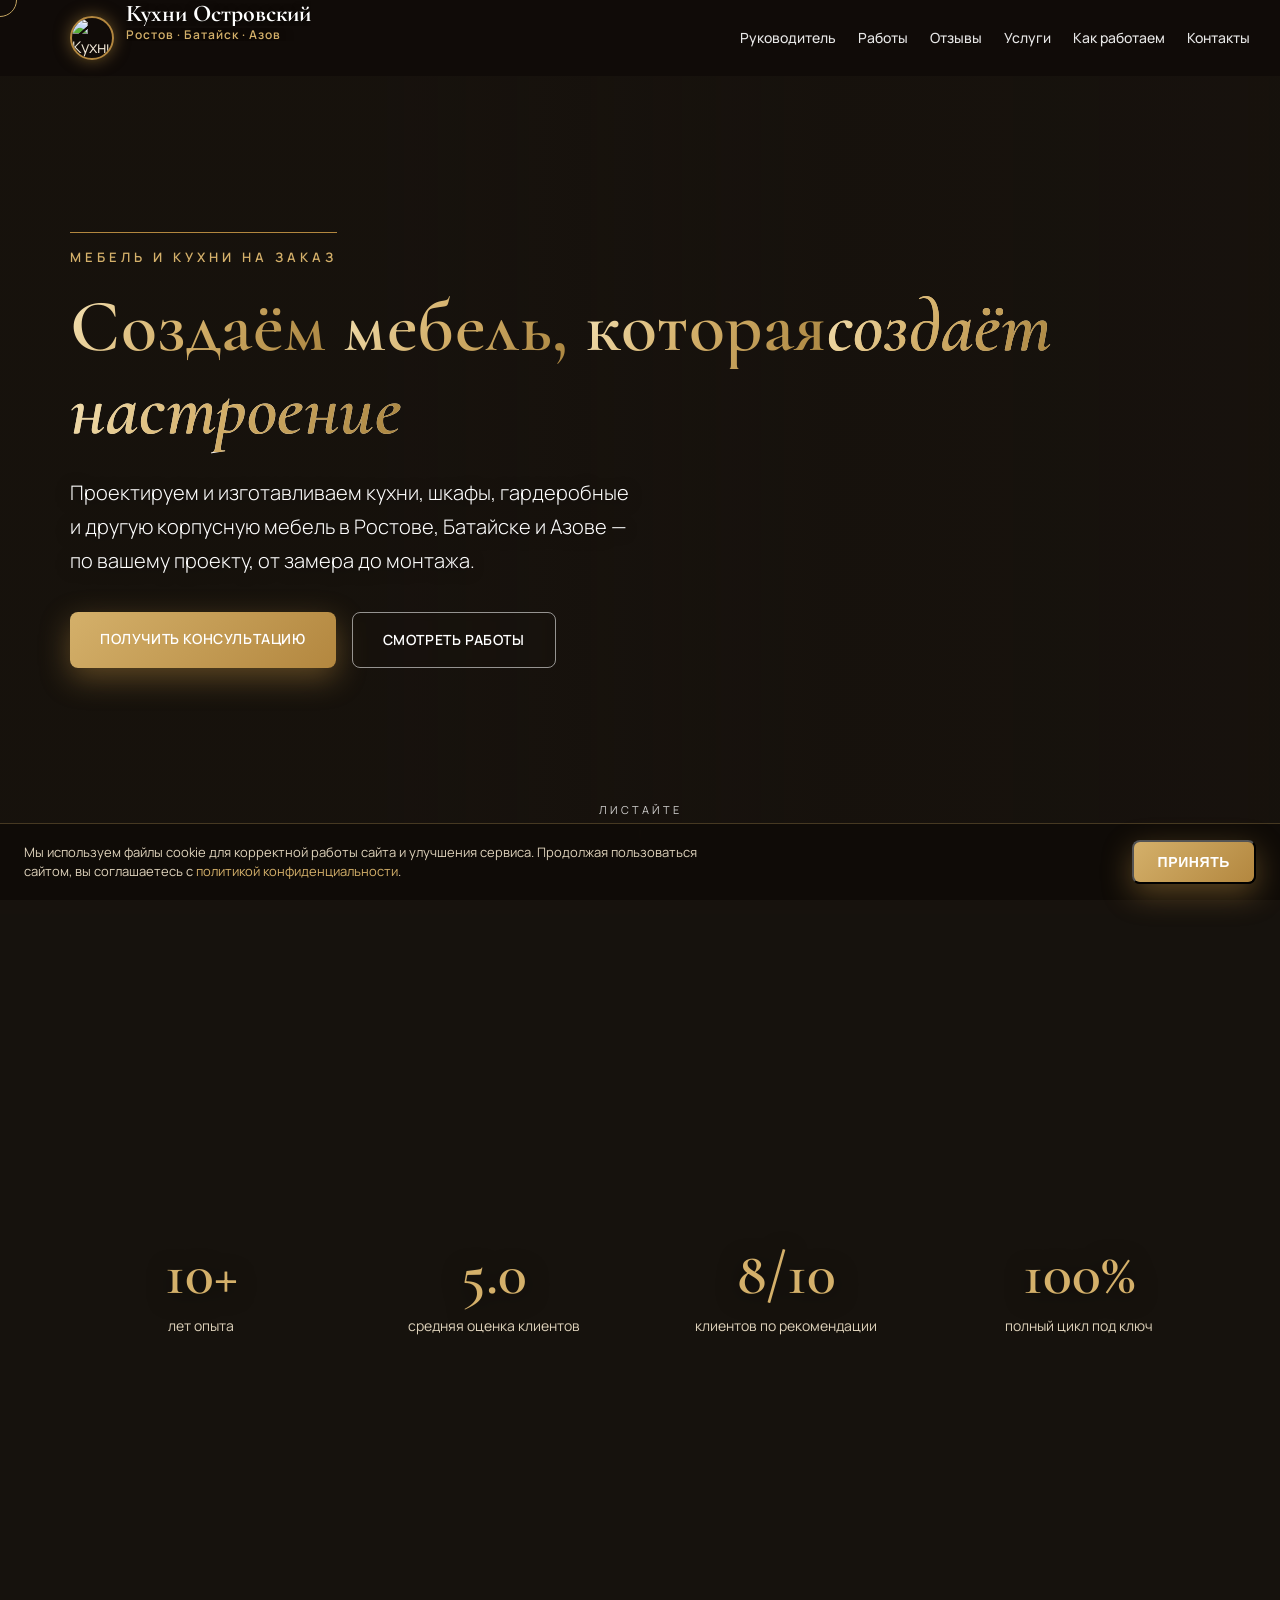
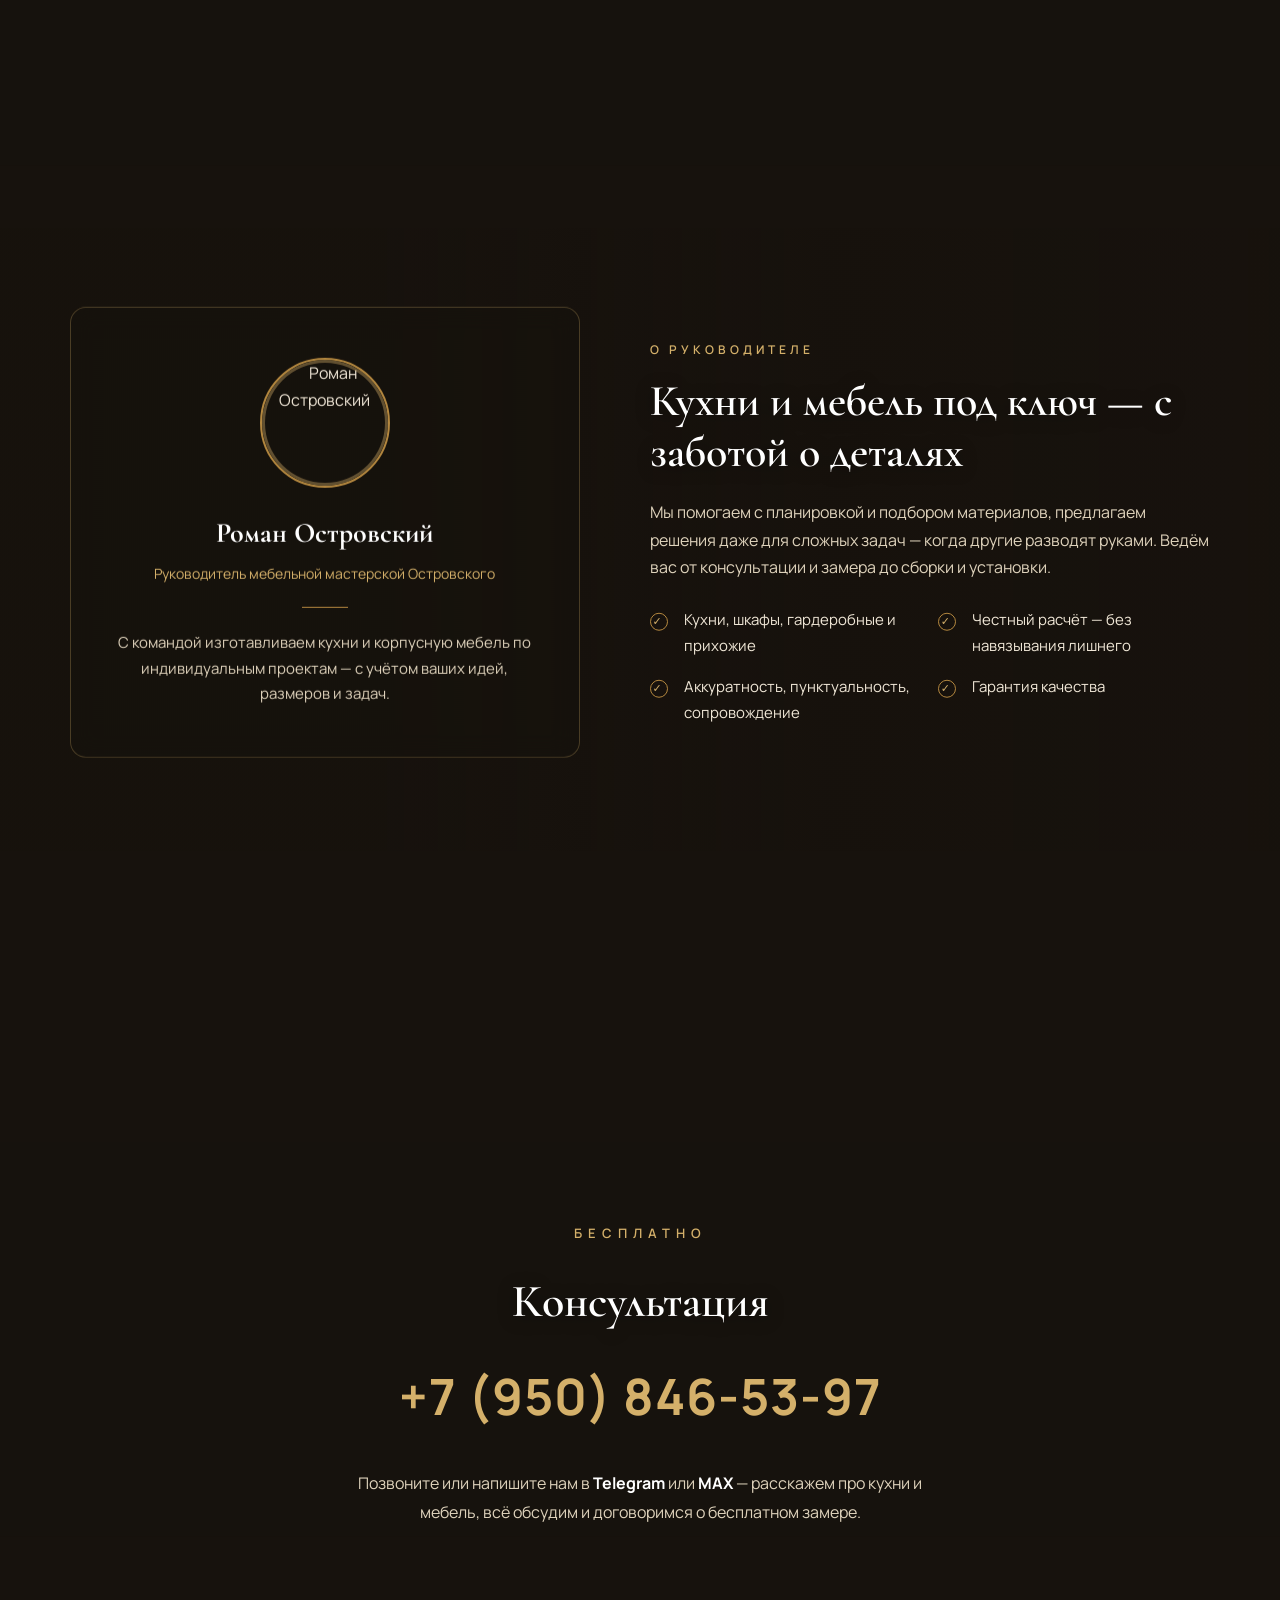
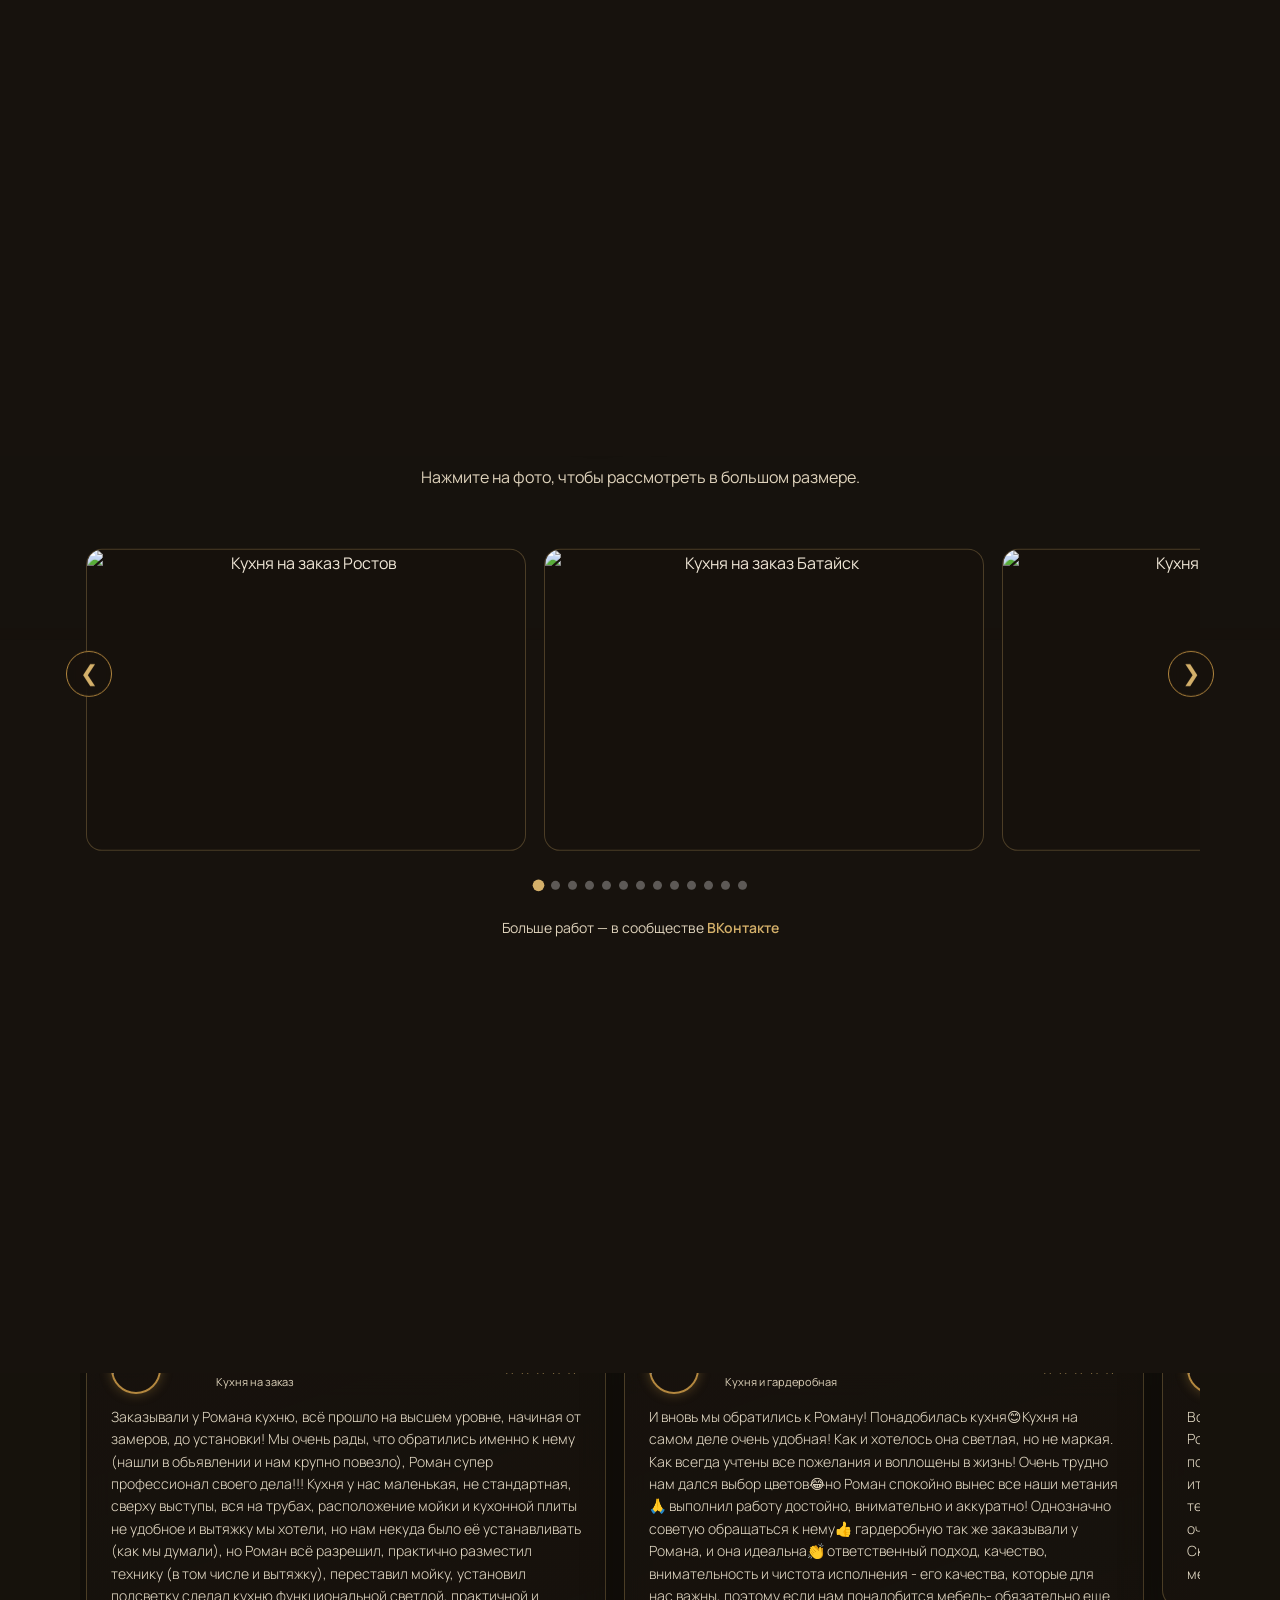
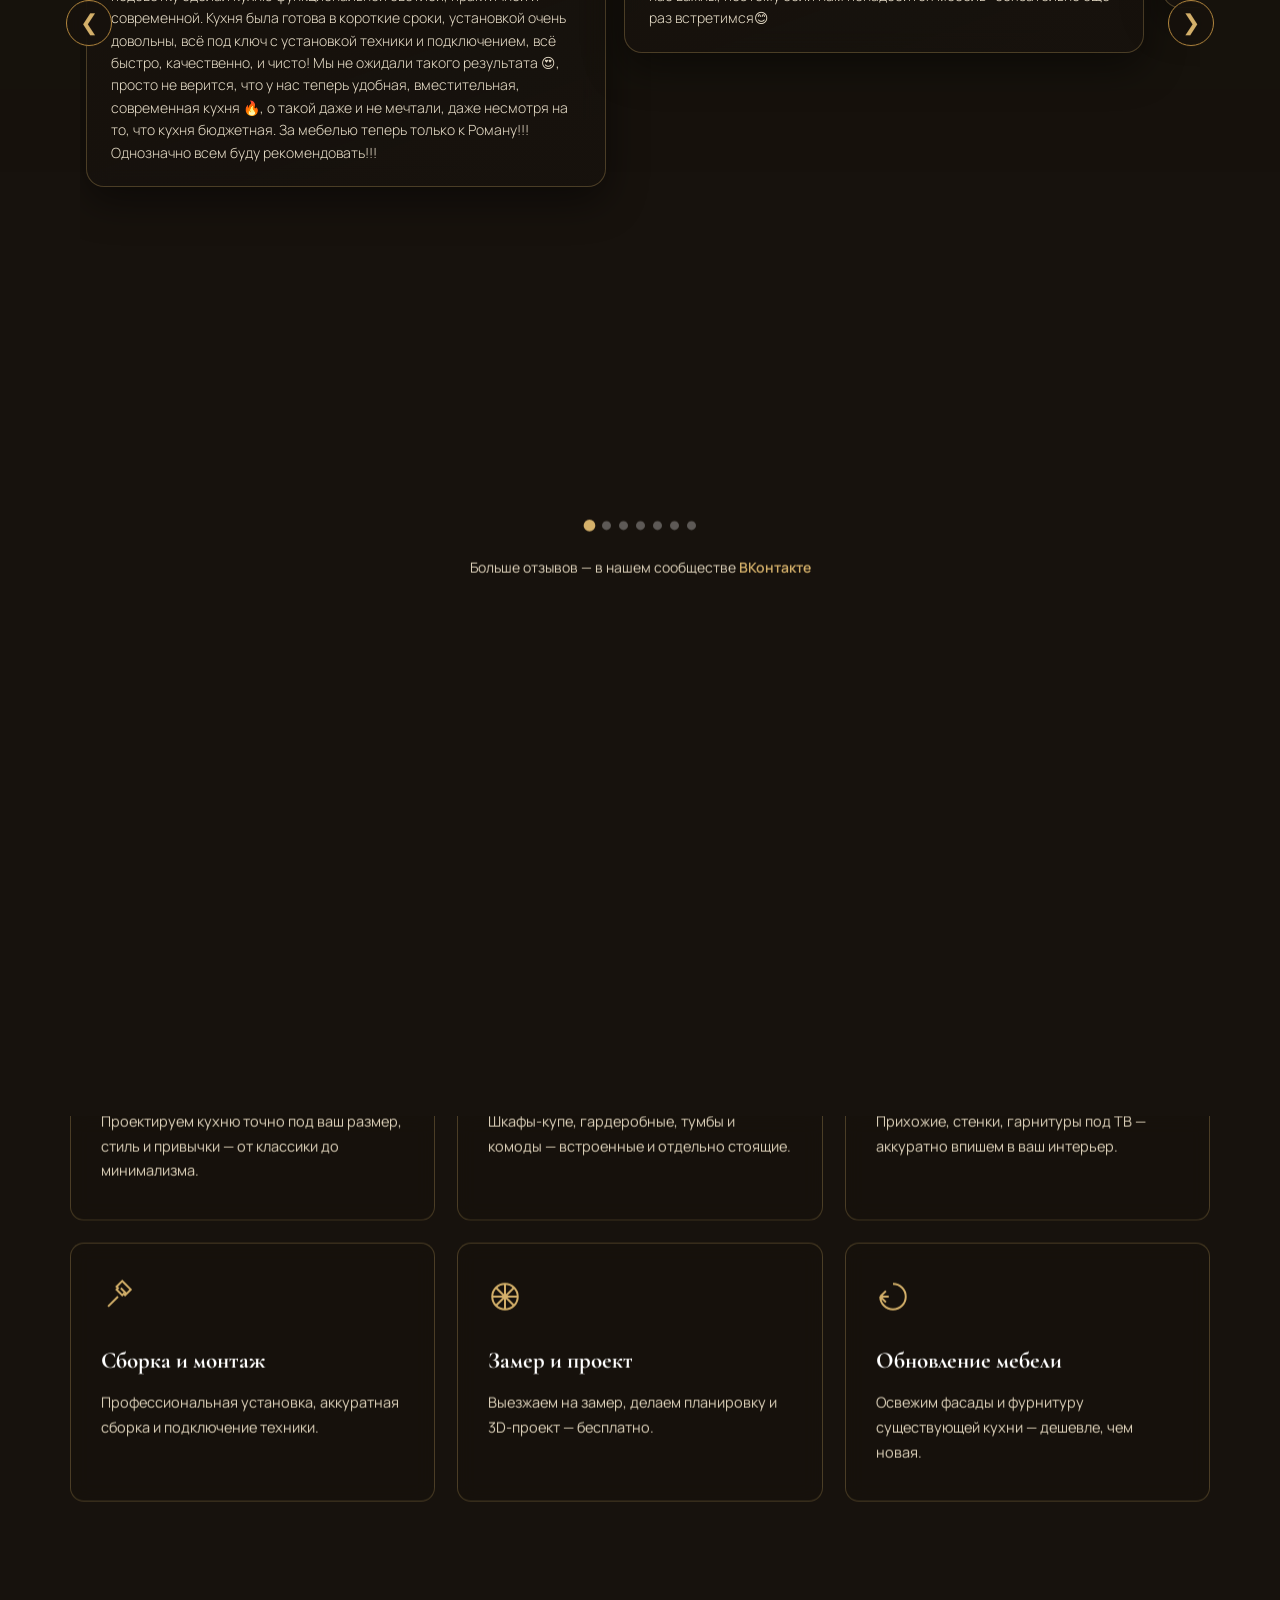
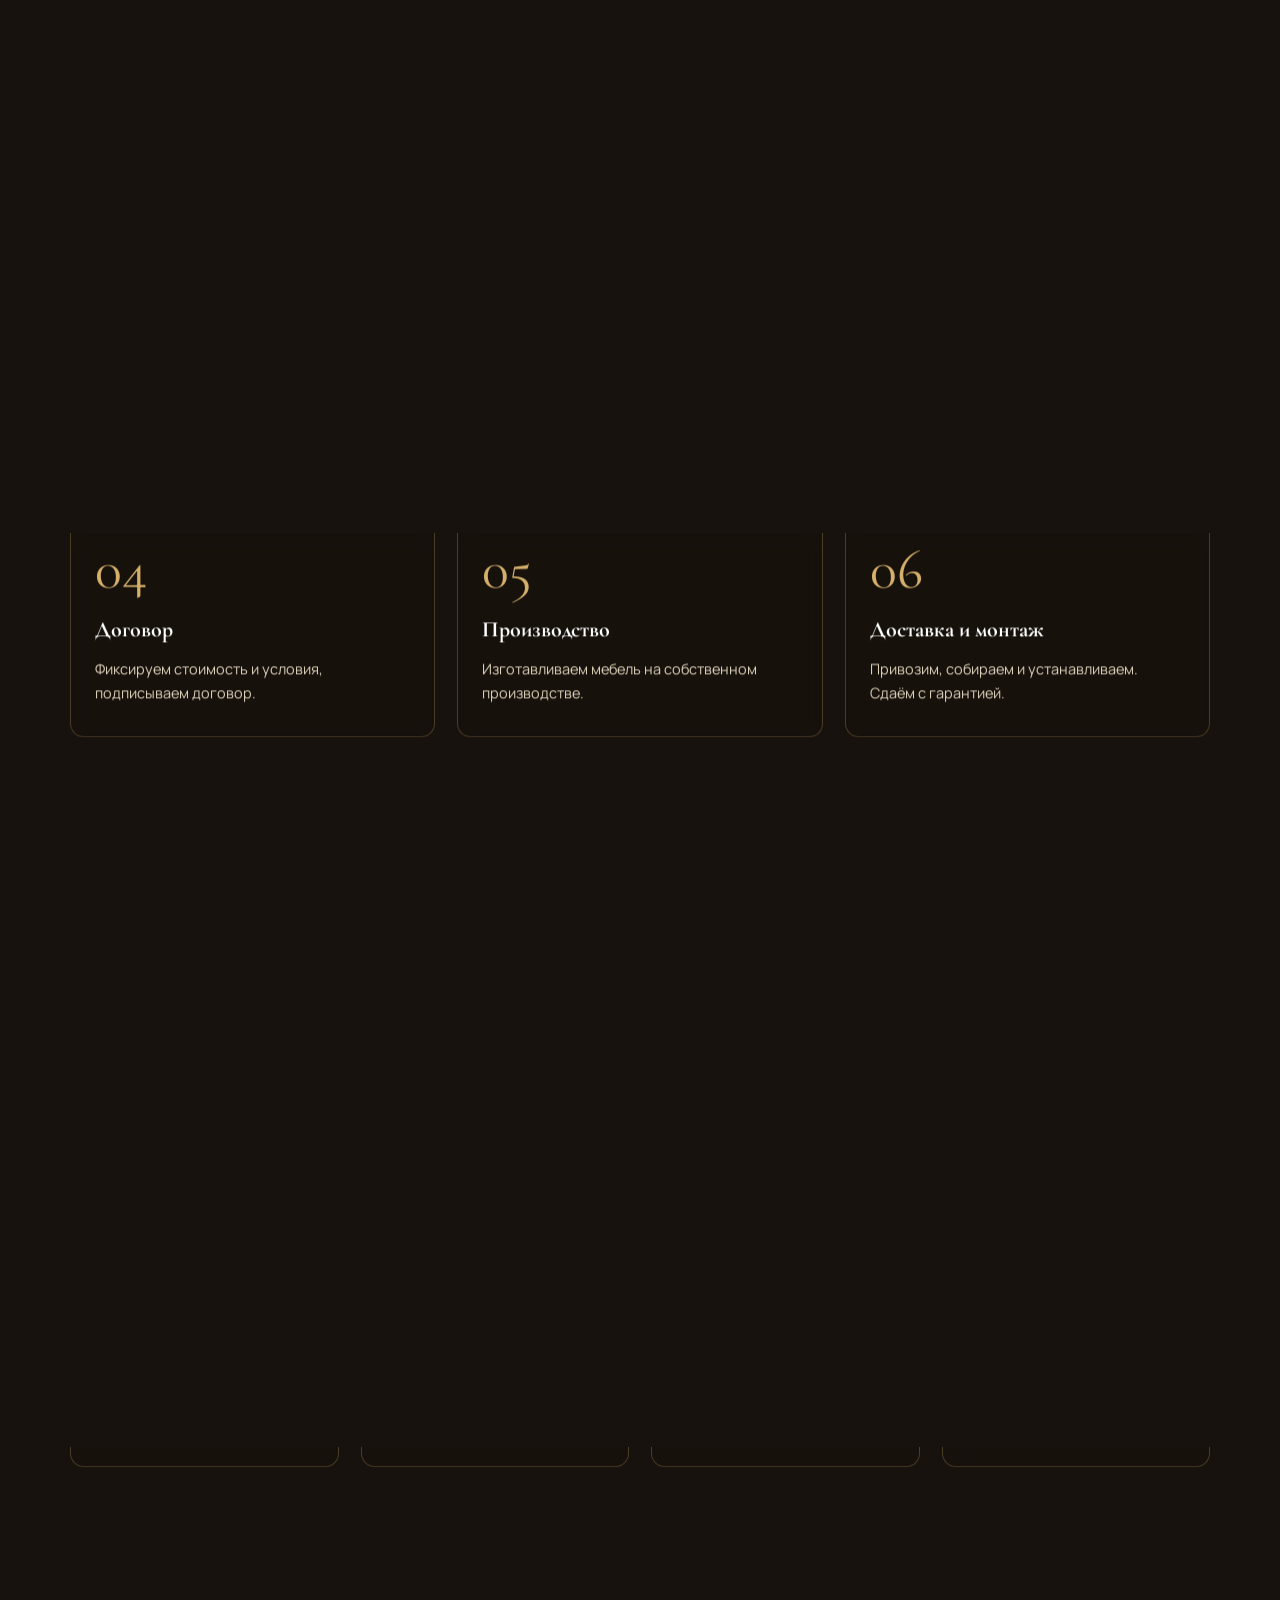
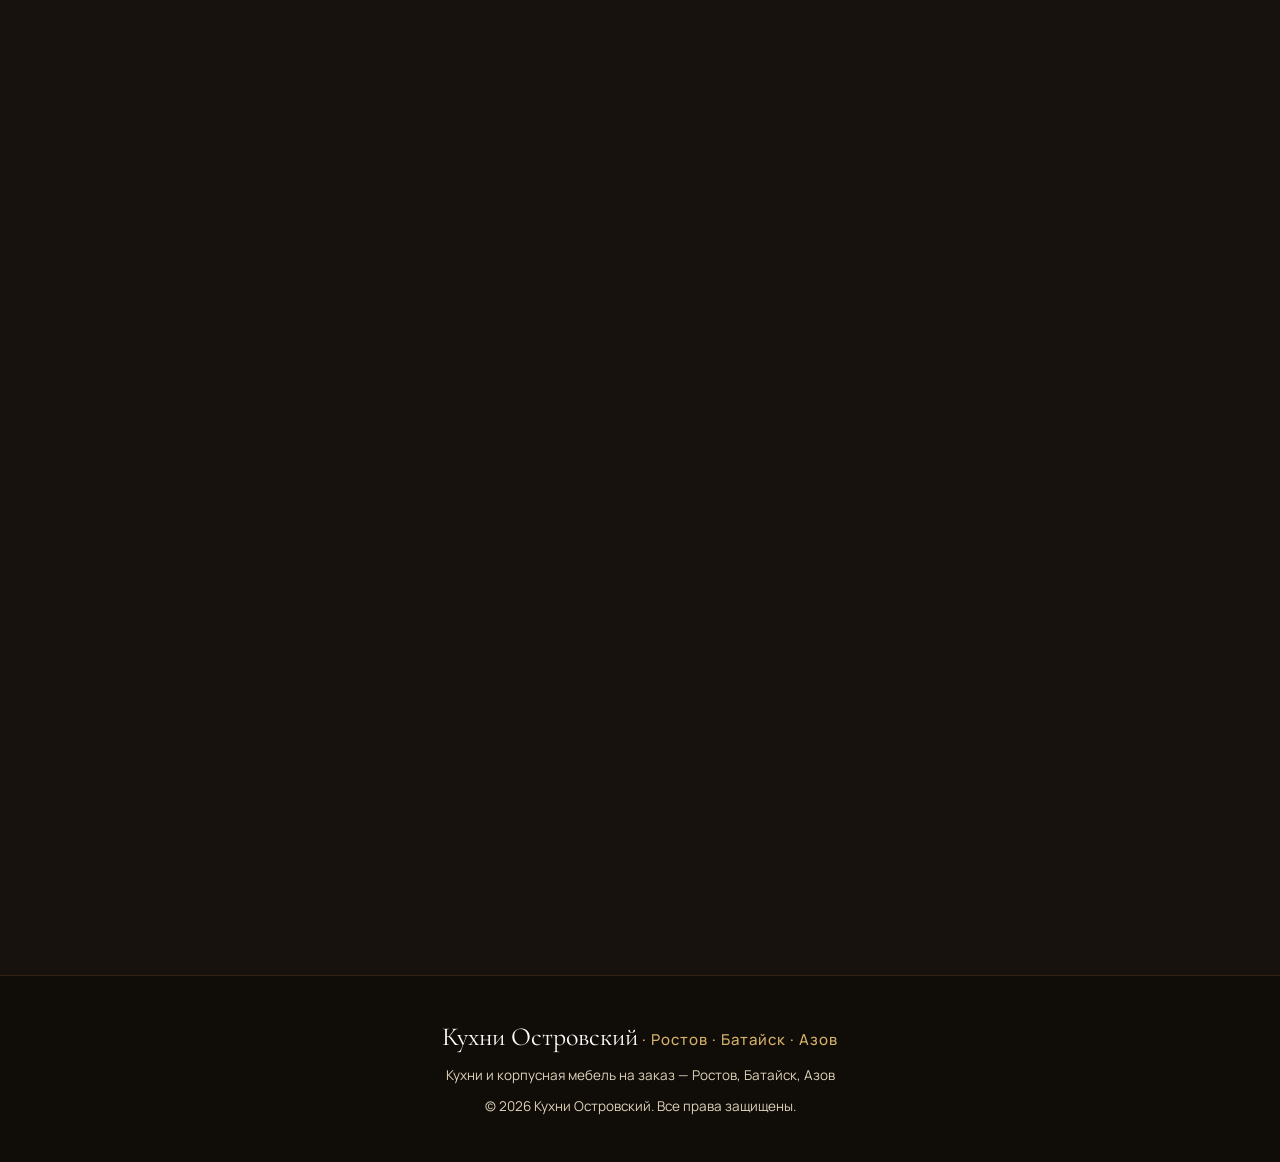
==== commit 0b52607a: "Update index.html" ====
--- a/index.html
+++ b/index.html
@@ -345,7 +345,7 @@
   </div>
 </header>
 <ul class="menu" id="menu">
-  <li><a href="#about">Специалист</a></li>
+  <li><a href="#about">Руководитель</a></li>
   <li><a href="#works">Работы</a></li>
   <li><a href="#reviews">Отзывы</a></li>
   <li><a href="#services">Услуги</a></li>
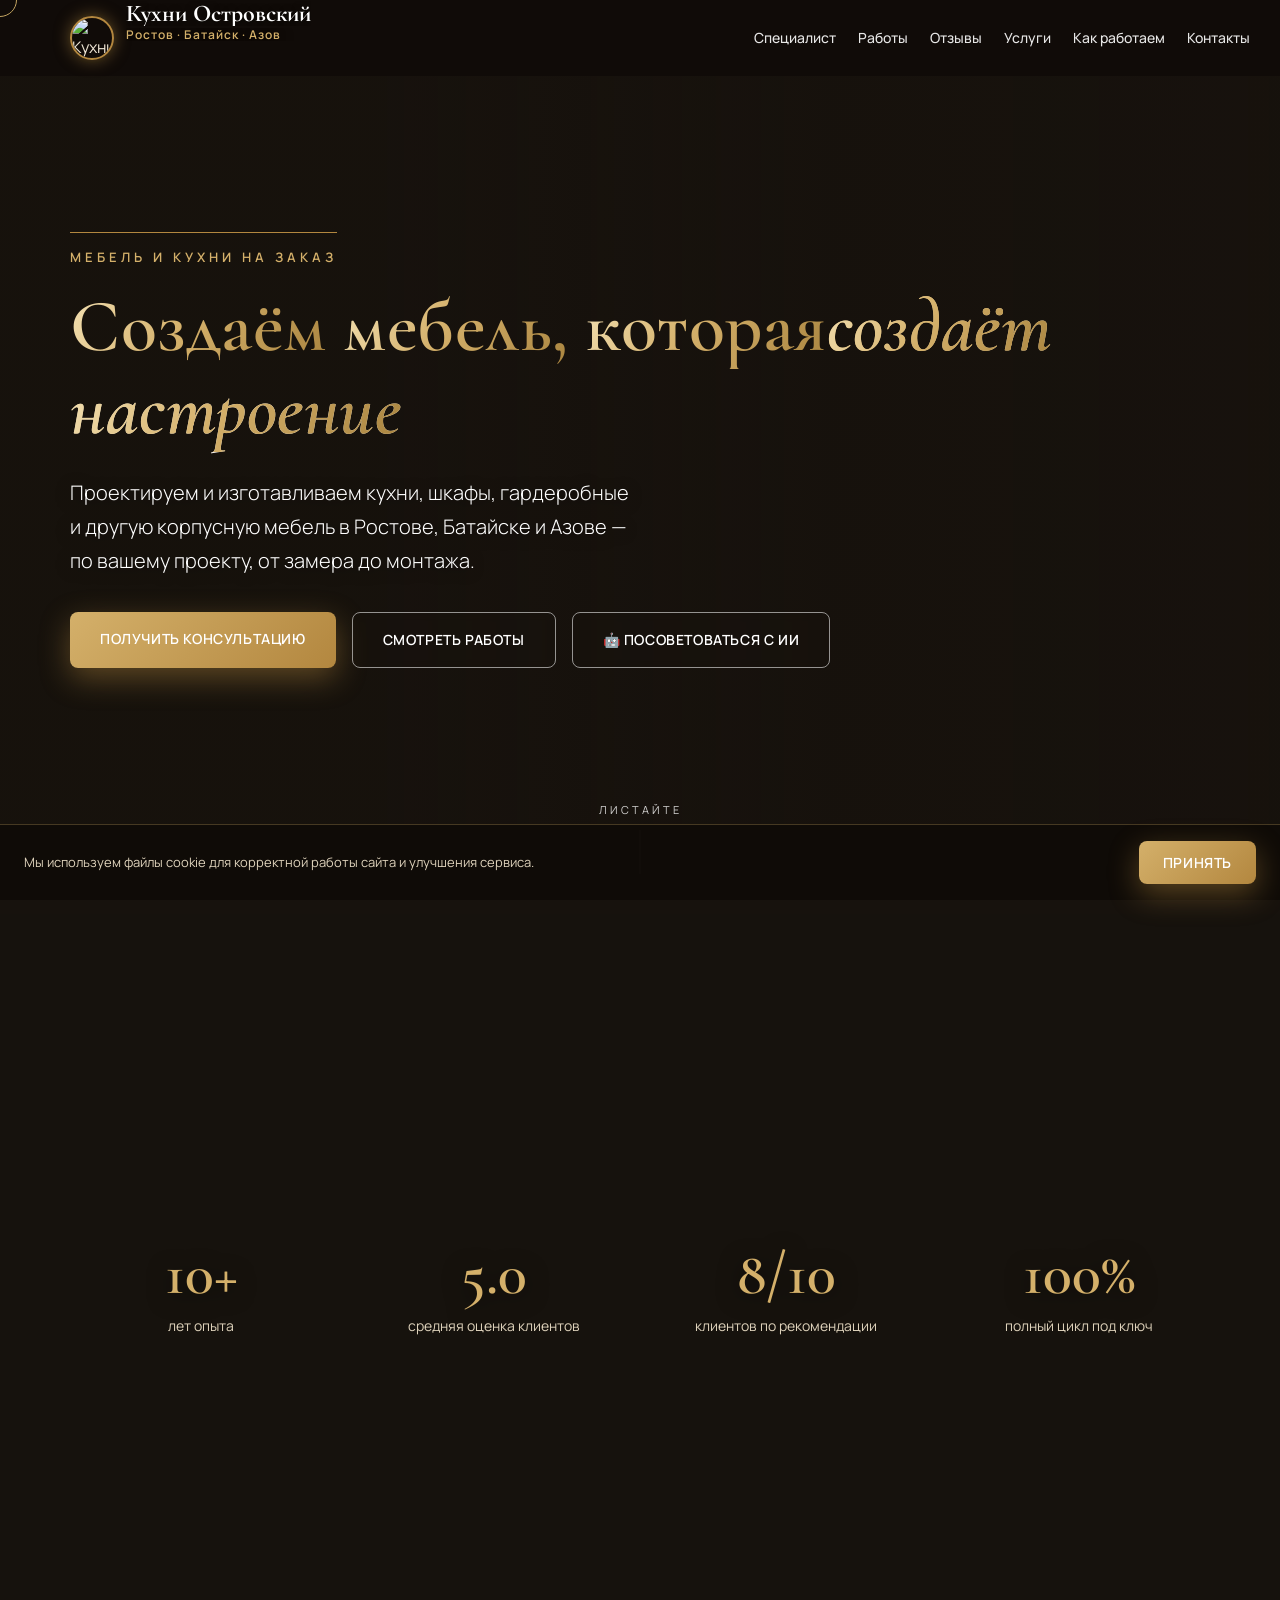
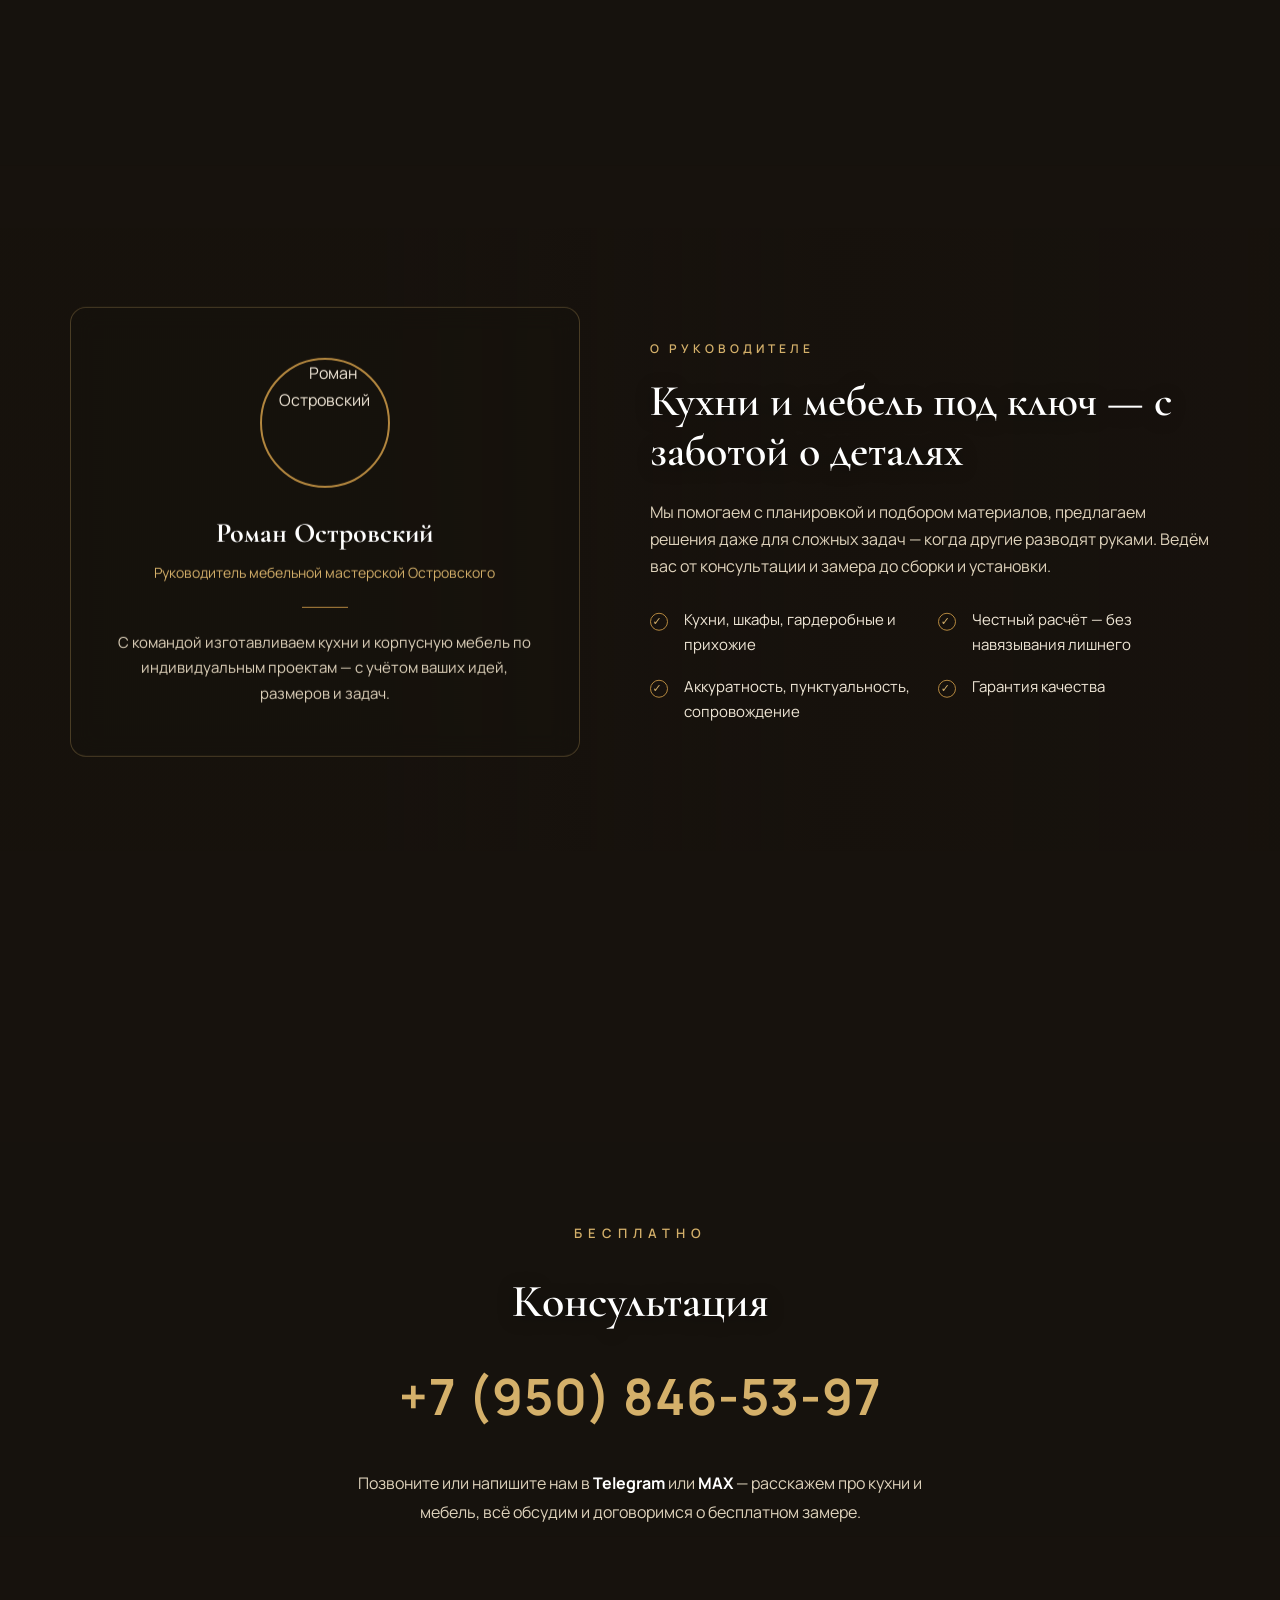
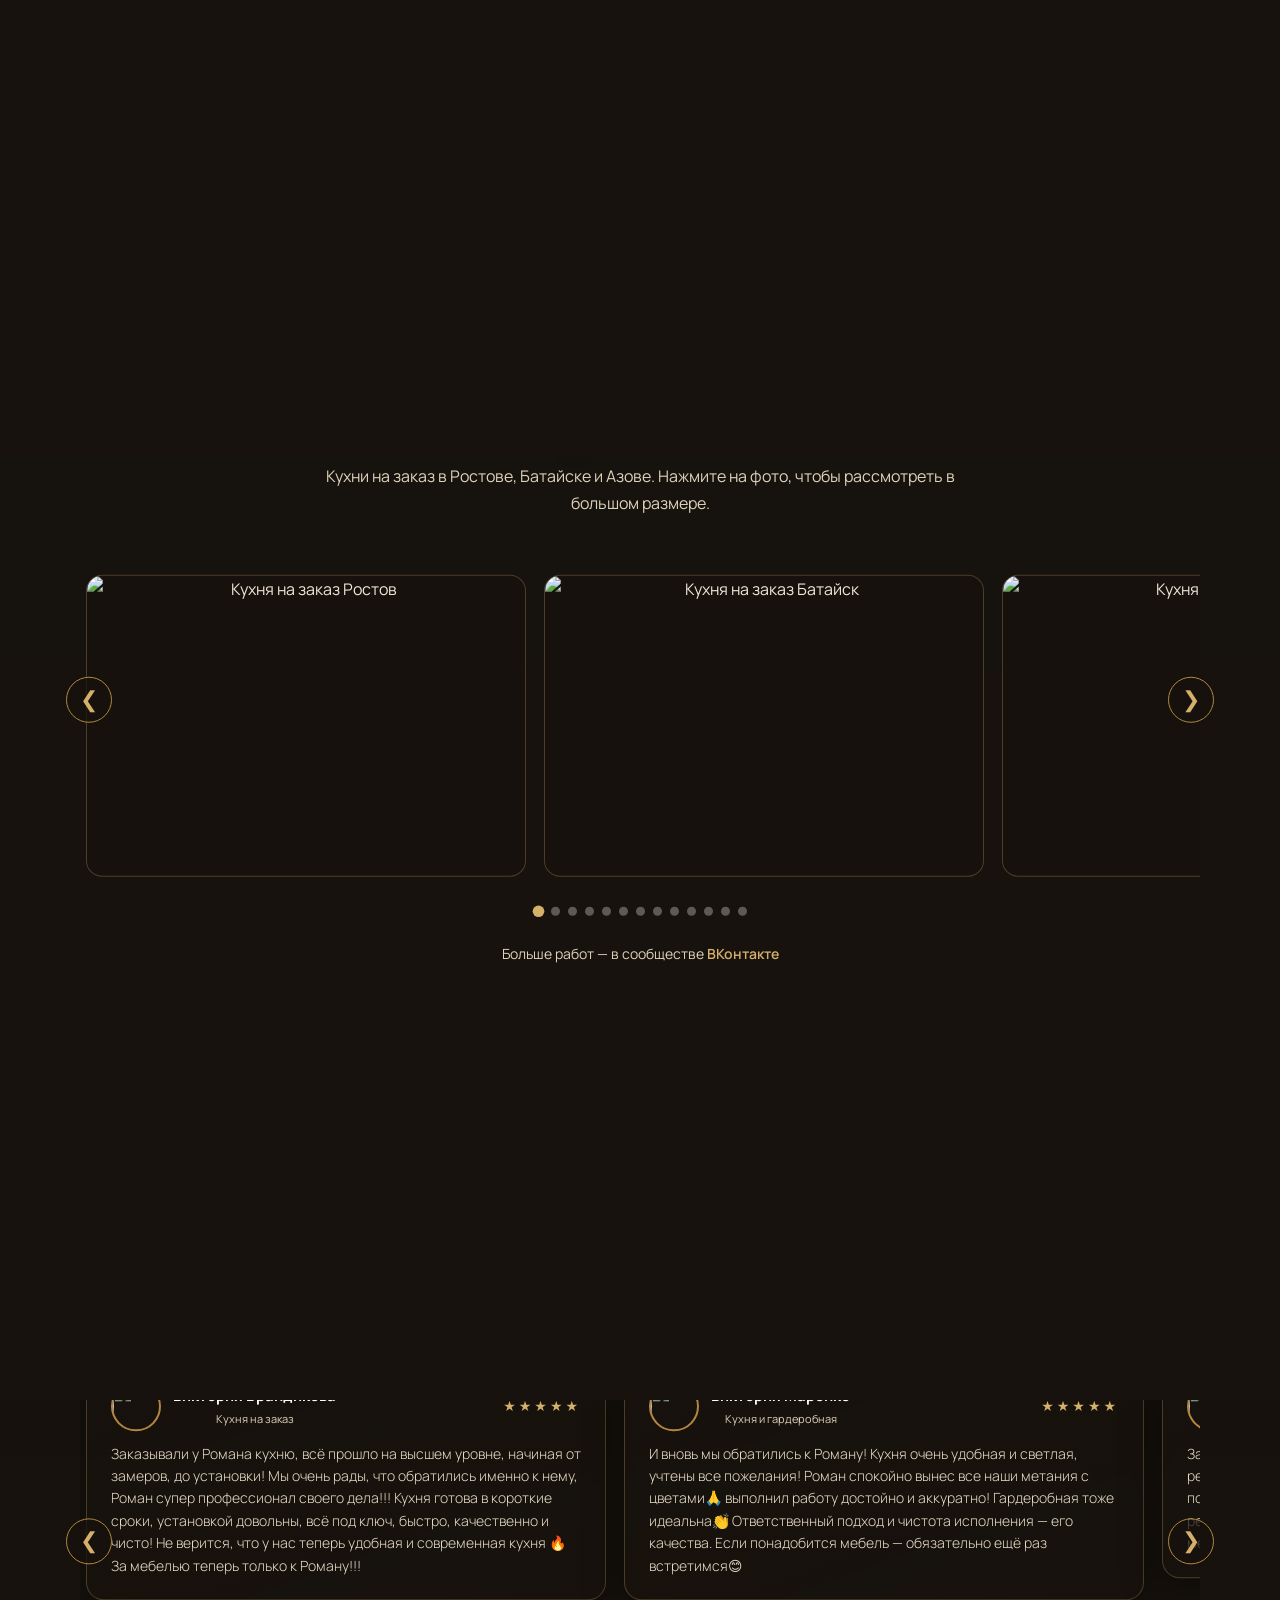
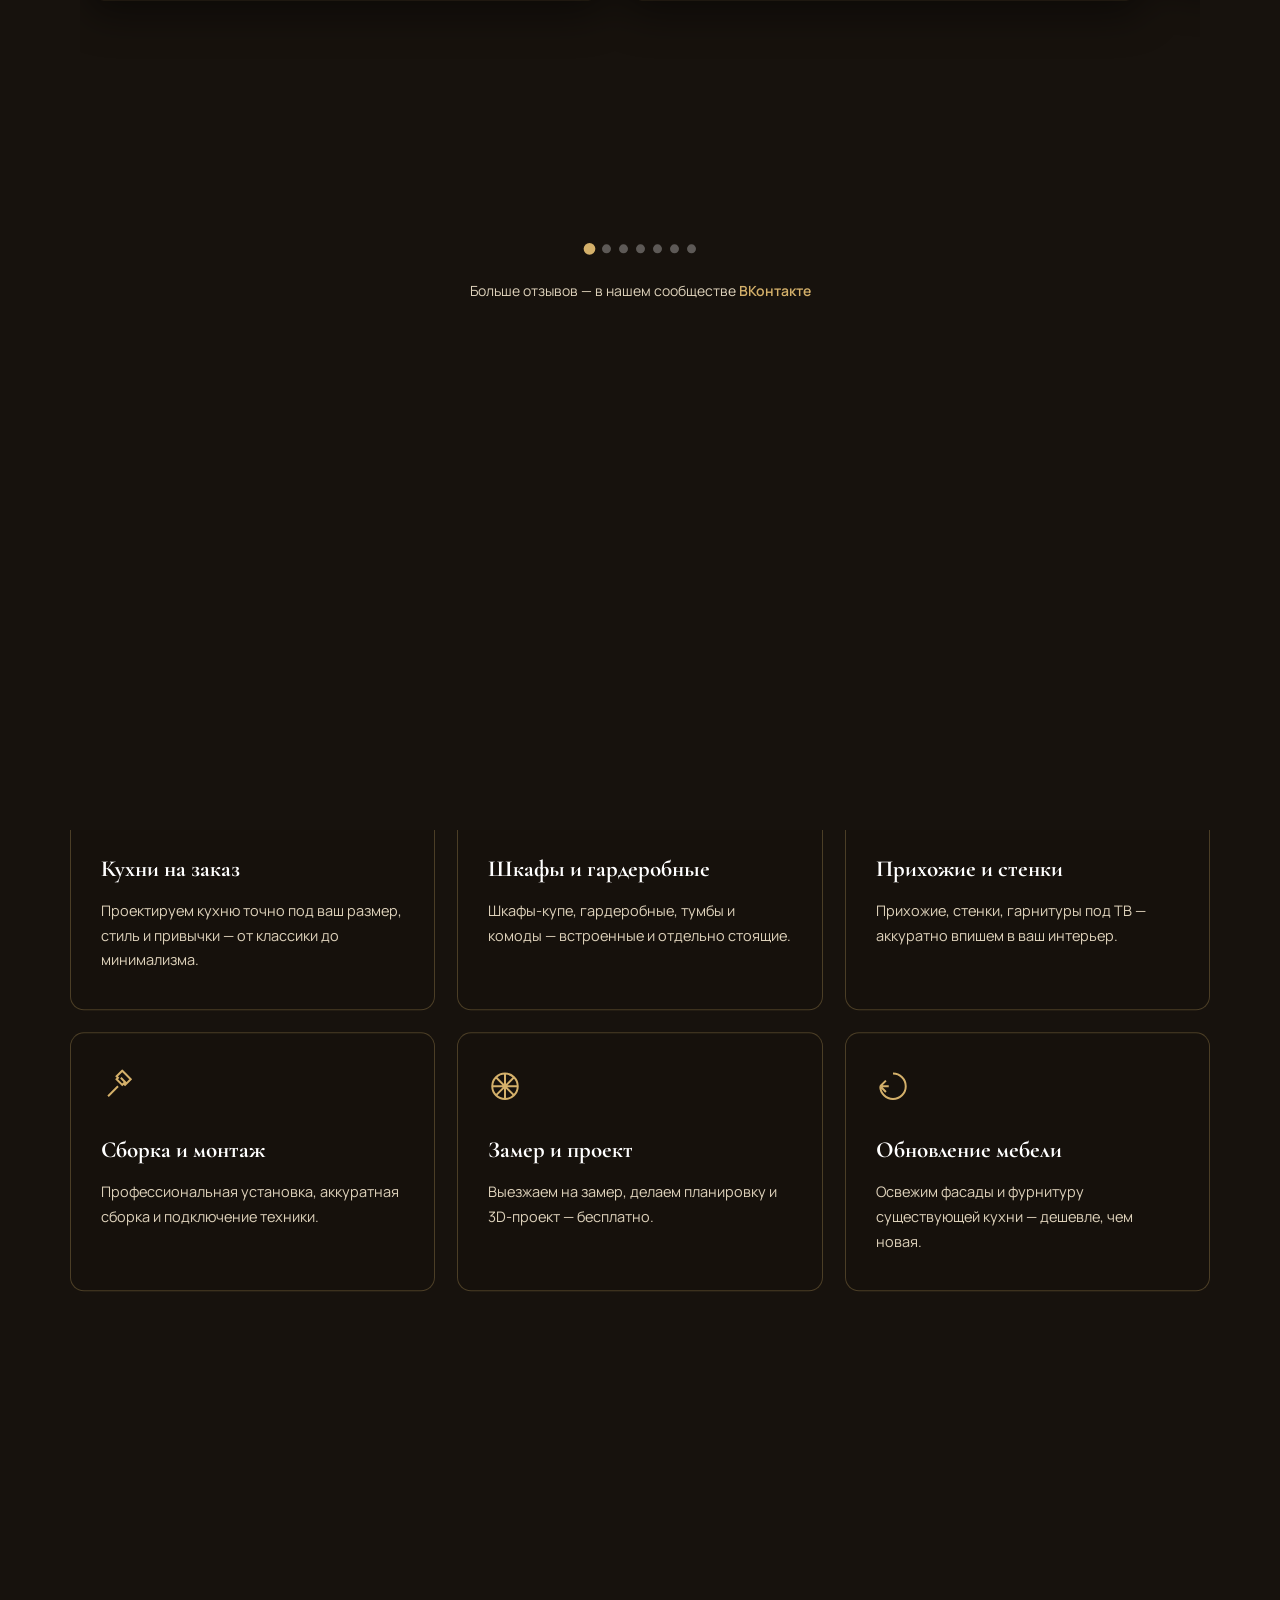
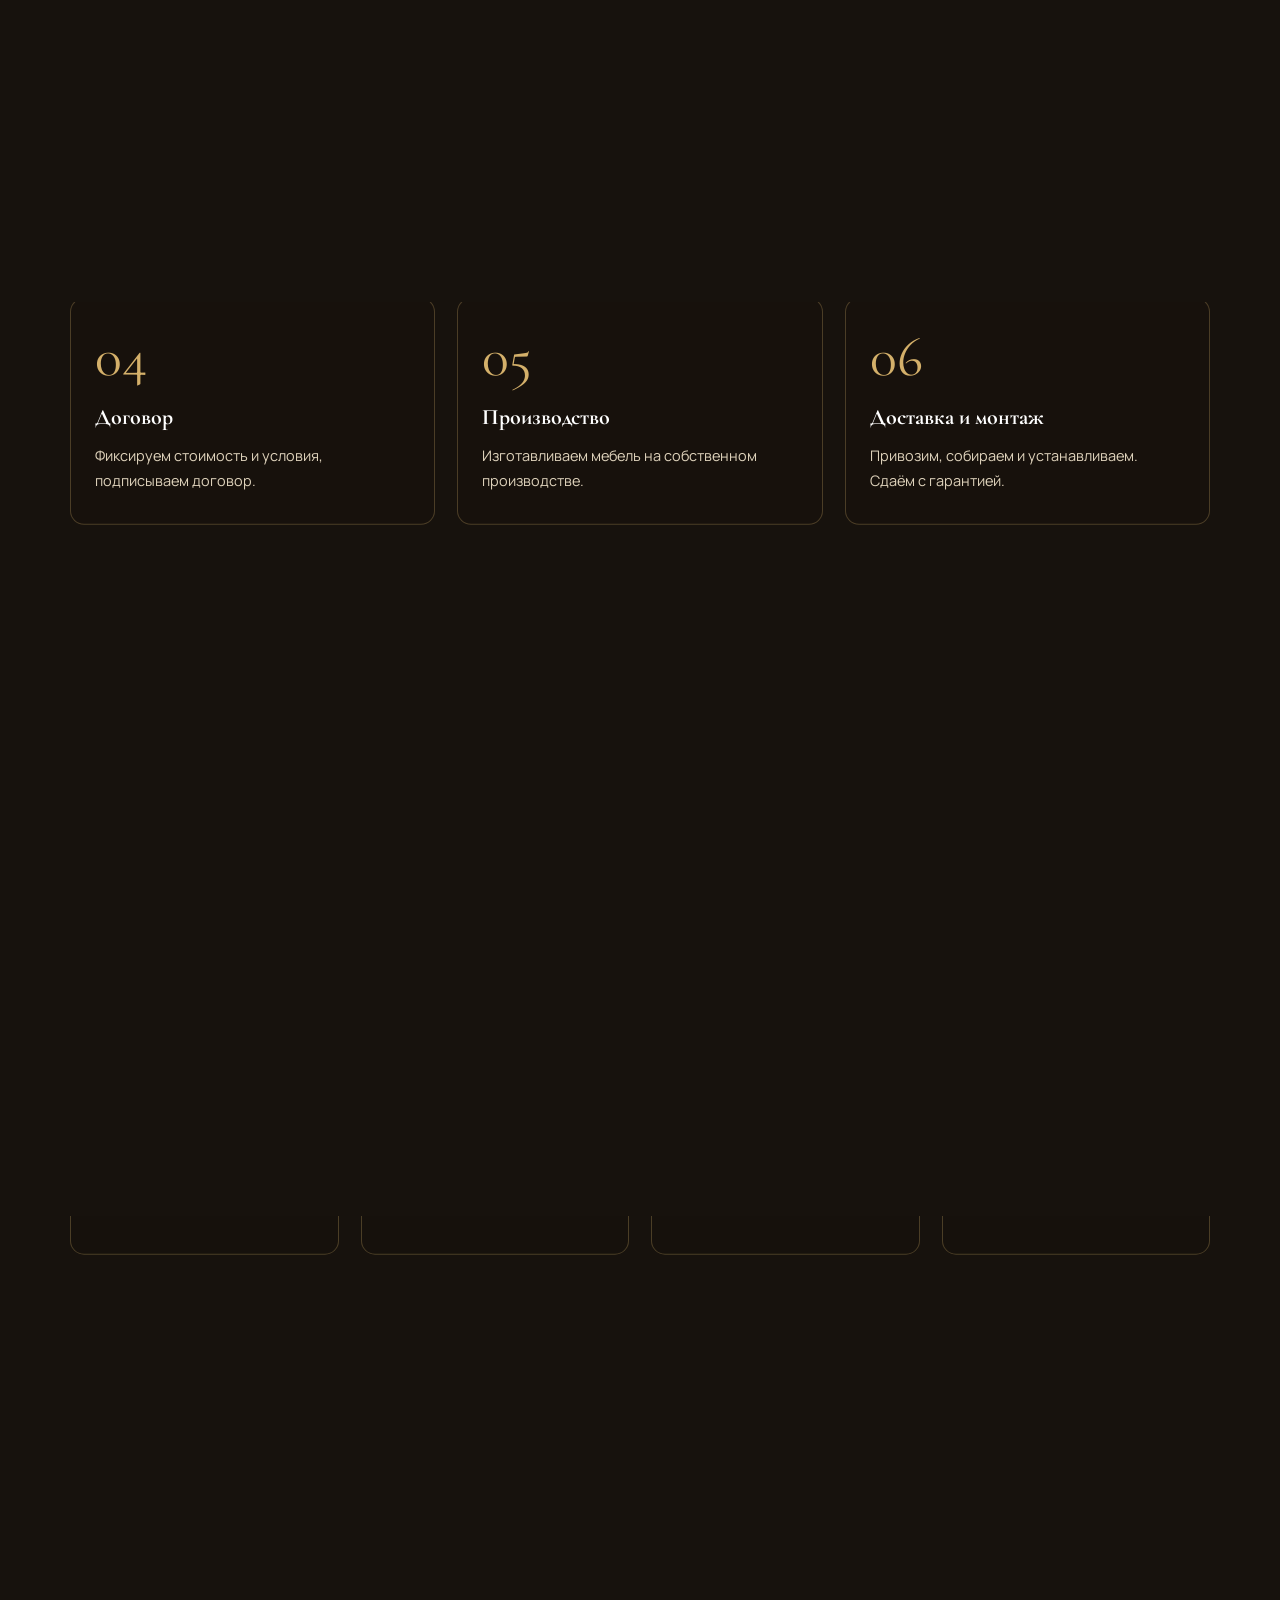
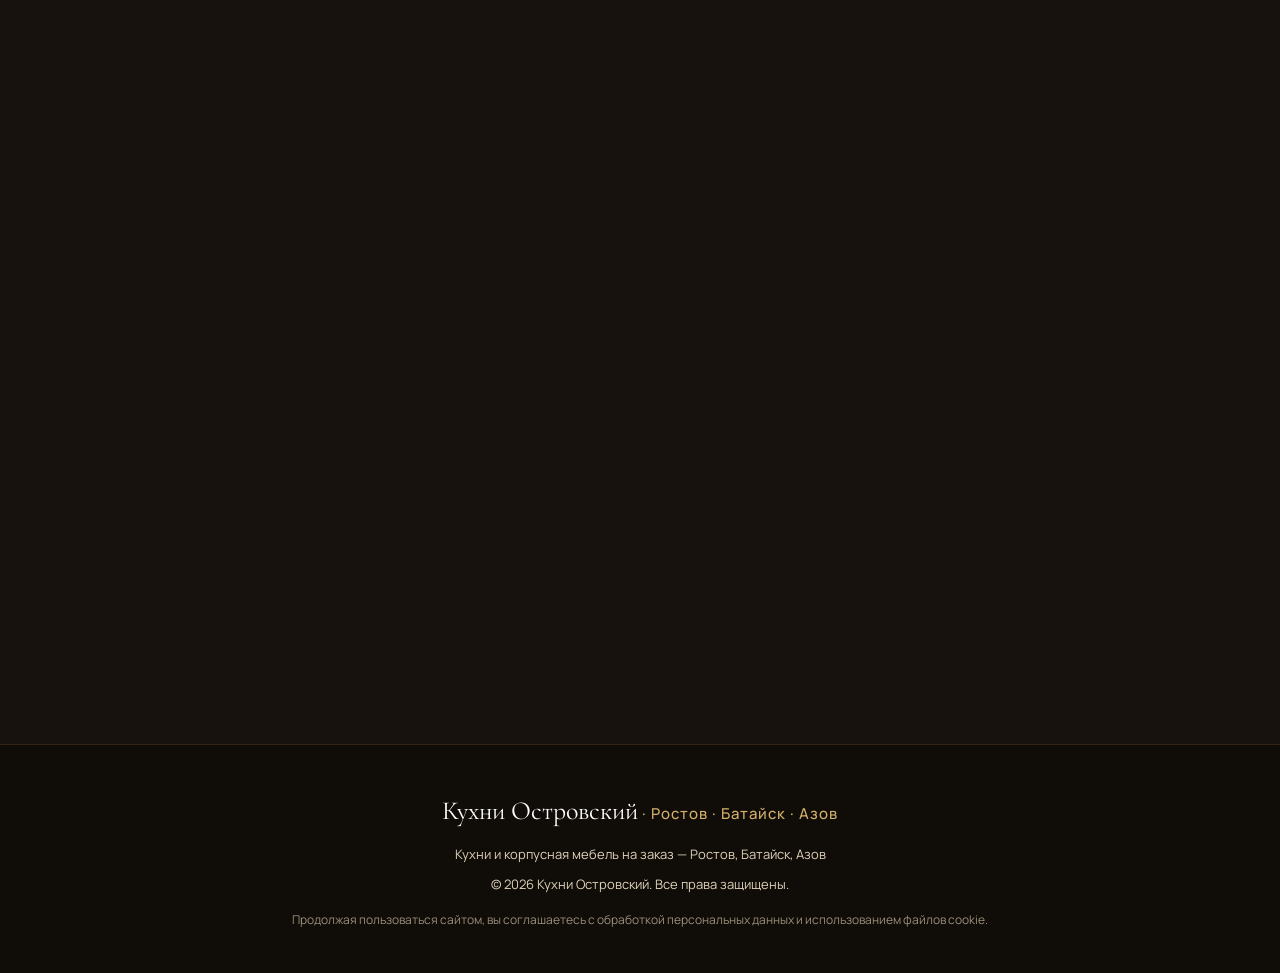
==== commit dc1e9036: "Update index.html" ====
--- a/index.html
+++ b/index.html
@@ -5,45 +5,45 @@
 <meta name="viewport" content="width=device-width, initial-scale=1.0">
 <title>Кухни на заказ Ростов, Батайск, Азов — Кухни Островский | Мебель под ключ</title>
 <meta name="description" content="Кухни на заказ в Ростове, Батайске и Азове. Руководитель мебельной мастерской Островского. Замер, проект, производство, монтаж под ключ. ☎ +7 (950) 846-53-97">
-<meta name="keywords" content="кухни островский, кухни батайск, кухни ростов, кухни азов, кухни на заказ ростов, кухни на заказ батайск, кухни на заказ азов, мебель на заказ ростов, корпусная мебель, шкафы купе, гардеробные, прихожие, мебель островский, кухни под ключ, островский ростов">
+<meta name="keywords" content="кухни островский, кухни батайск, кухни ростов, кухни азов, кухни на заказ ростов, мебель на заказ ростов, корпусная мебель, шкафы купе, гардеробные, прихожие, кухни под ключ">
 <meta name="robots" content="index, follow, max-snippet:-1, max-image-preview:large">
 <meta name="geo.region" content="RU-ROS">
 <meta name="geo.placename" content="Ростов-на-Дону">
 <meta name="theme-color" content="#17120d">
 <link rel="canonical" href="https://кухниостровский.рф/">
-<!-- Яндекс и Google подтверждение -->
 <meta name="yandex-verification" content="f7e96d07aee79bf3">
 <meta name="google-site-verification" content="dNSAELu64Y7aK5sjz_zpmhoz6YKn2PIZ03UKPwrgnCI">
-<!-- Фавикон: встроенный SVG — виден во всех браузерах и на всех устройствах -->
 <link rel="icon" type="image/svg+xml" href="data:image/svg+xml,%3Csvg xmlns='http://www.w3.org/2000/svg' viewBox='0 0 100 100'%3E%3Crect width='100' height='100' rx='22' fill='%2317120d'/%3E%3Ctext x='50' y='72' font-size='62' font-family='Georgia,serif' font-weight='bold' fill='%23d4b06a' text-anchor='middle'%3EK%3C/text%3E%3C/svg%3E">
+<link rel="shortcut icon" type="image/svg+xml" href="data:image/svg+xml,%3Csvg xmlns='http://www.w3.org/2000/svg' viewBox='0 0 100 100'%3E%3Crect width='100' height='100' rx='22' fill='%2317120d'/%3E%3Ctext x='50' y='72' font-size='62' font-family='Georgia,serif' font-weight='bold' fill='%23d4b06a' text-anchor='middle'%3EK%3C/text%3E%3C/svg%3E">
 <link rel="apple-touch-icon" href="https://sun9-20.vkuserphoto.ru/s/v1/ig2/2sp8pX_XIyDNZzghUeFMvYeHfkg4Kp7SVOVYhov8iLwAn3vAprbtUJPdXPi5IYkhMH-BR1LanCX8B0gH5rM8NC6c.jpg?quality=95&as=32x32,48x48,72x72,108x108,160x160,240x240,360x360,480x480,540x540,640x640,720x720,1080x1080,1254x1254&from=bu&cs=1254x0">
 <meta property="og:type" content="website">
 <meta property="og:locale" content="ru_RU">
 <meta property="og:url" content="https://кухниостровский.рф/">
 <meta property="og:title" content="Кухни на заказ Ростов, Батайск, Азов | Кухни Островский">
-<meta property="og:description" content="Кухни и корпусная мебель под ключ. Руководитель мебельной мастерской Островского. Бесплатный замер и проект.">
+<meta property="og:description" content="Кухни и корпусная мебель под ключ. Бесплатный замер и проект.">
 <meta property="og:site_name" content="Кухни Островский">
 <meta property="og:image" content="https://sun9-70.vkuserphoto.ru/s/v1/ig2/s4A0AFD1sjqbbnq-mAfS6e6lCbOTfaw6skzD08T04rMk8FkgYcORaFyMLFJIPcR9EamDGrZ3fDDamkpzifiUnmkO.jpg?quality=95&from=bu&u=udyioV6Vl_ghNhYbFZ9zjc-ZU_IjlhkVV114xfpUZJs&cs=1280x0">
-<meta property="og:image:width" content="1280">
-<meta property="og:image:height" content="855">
 <script type="application/ld+json">
-{"@context":"https://schema.org","@type":"LocalBusiness","name":"Кухни Островский","alternateName":"Кухни на Заказ — Ростов, Батайск, Азов","url":"https://кухниостровский.рф/","image":"https://sun9-70.vkuserphoto.ru/s/v1/ig2/s4A0AFD1sjqbbnq-mAfS6e6lCbOTfaw6skzD08T04rMk8FkgYcORaFyMLFJIPcR9EamDGrZ3fDDamkpzifiUnmkO.jpg?quality=95&from=bu&u=udyioV6Vl_ghNhYbFZ9zjc-ZU_IjlhkVV114xfpUZJs&cs=1280x0","description":"Кухни и корпусная мебель на заказ в Ростове, Батайске и Азове. Полный цикл под ключ.","telephone":"+79508465397","priceRange":"₽₽","currenciesAccepted":"RUB","address":{"@type":"PostalAddress","addressLocality":"Ростов-на-Дону","addressRegion":"Ростовская область","addressCountry":"RU"},"geo":{"@type":"GeoCoordinates","latitude":47.2357,"longitude":39.7015},"areaServed":[{"@type":"City","name":"Ростов-на-Дону"},{"@type":"City","name":"Батайск"},{"@type":"City","name":"Азов"}],"sameAs":["https://vk.com/mebel.ostrovsky"],"contactPoint":{"@type":"ContactPoint","telephone":"+79508465397","contactType":"customer service","availableLanguage":"Russian"}}
+{"@context":"https://schema.org","@type":"LocalBusiness","name":"Кухни Островский","alternateName":"Кухни на Заказ — Ростов, Батайск, Азов","url":"https://кухниостровский.рф/","image":"https://sun9-70.vkuserphoto.ru/s/v1/ig2/s4A0AFD1sjqbbnq-mAfS6e6lCbOTfaw6skzD08T04rMk8FkgYcORaFyMLFJIPcR9EamDGrZ3fDDamkpzifiUnmkO.jpg?quality=95&from=bu&u=udyioV6Vl_ghNhYbFZ9zjc-ZU_IjlhkVV114xfpUZJs&cs=1280x0","description":"Кухни и корпусная мебель на заказ в Ростове, Батайске и Азове.","telephone":"+79508465397","priceRange":"₽₽","currenciesAccepted":"RUB","address":{"@type":"PostalAddress","addressLocality":"Ростов-на-Дону","addressRegion":"Ростовская область","addressCountry":"RU"},"geo":{"@type":"GeoCoordinates","latitude":47.2357,"longitude":39.7015},"areaServed":[{"@type":"City","name":"Ростов-на-Дону"},{"@type":"City","name":"Батайск"},{"@type":"City","name":"Азов"}],"sameAs":["https://vk.com/mebel.ostrovsky"],"contactPoint":{"@type":"ContactPoint","telephone":"+79508465397","contactType":"customer service","availableLanguage":"Russian"}}
+</script>
+<script type="application/ld+json">
+{"@context":"https://schema.org","@type":"Organization","name":"Кухни Островский","url":"https://кухниостровский.рф/","logo":"https://sun9-20.vkuserphoto.ru/s/v1/ig2/2sp8pX_XIyDNZzghUeFMvYeHfkg4Kp7SVOVYhov8iLwAn3vAprbtUJPdXPi5IYkhMH-BR1LanCX8B0gH5rM8NC6c.jpg","contactPoint":{"@type":"ContactPoint","telephone":"+79508465397","contactType":"customer service"},"sameAs":["https://vk.com/mebel.ostrovsky"]}
+</script>
+<script type="application/ld+json">
+{"@context":"https://schema.org","@type":"BreadcrumbList","itemListElement":[{"@type":"ListItem","position":1,"name":"Главная","item":"https://кухниостровский.рф/"},{"@type":"ListItem","position":2,"name":"Кухни на заказ Ростов","item":"https://кухниостровский.рф/#works"},{"@type":"ListItem","position":3,"name":"Контакты","item":"https://кухниостровский.рф/#contacts"}]}
+</script>
+<script type="application/ld+json">
+{"@context":"https://schema.org","@type":"FAQPage","mainEntity":[{"@type":"Question","name":"Сколько стоит кухня на заказ в Ростове?","acceptedAnswer":{"@type":"Answer","text":"Стоимость зависит от размеров, материалов и фурнитуры. Звоните на +7 (950) 846-53-97 — бесплатно посчитаем точно."}},{"@type":"Question","name":"Выезжаете ли вы на замер бесплатно?","acceptedAnswer":{"@type":"Answer","text":"Да, замер и 3D-проект в Ростове, Батайске и Азове — бесплатно."}},{"@type":"Question","name":"Как заказать кухню у вас?","acceptedAnswer":{"@type":"Answer","text":"Позвоните или напишите в Telegram/MAX. Сделаем замер, проект и установку под ключ."}}]}
 </script>
 <link rel="preconnect" href="https://fonts.googleapis.com">
 <link rel="preconnect" href="https://fonts.gstatic.com" crossorigin>
 <link href="https://fonts.googleapis.com/css2?family=Cormorant+Garamond:wght@400;500;600;700&family=Manrope:wght@300;400;500;600;700;800&display=swap" rel="stylesheet">
-<!-- Предзагрузка главного фона, чтобы первый экран был мгновенным -->
-<link rel="preload" as="image" fetchpriority="high" href="https://sun9-70.vkuserphoto.ru/s/v1/ig2/s4A0AFD1sjqbbnq-mAfS6e6lCbOTfaw6skzD08T04rMk8FkgYcORaFyMLFJIPcR9EamDGrZ3fDDamkpzifiUnmkO.jpg?quality=95&as=32x21,48x32,72x48,108x72,160x107,240x160,360x241,480x321,540x361,640x428,720x481,1080x722,1280x855,1440x962,2560x1711&from=bu&u=udyioV6Vl_ghNhYbFZ9zjc-ZU_IjlhkVV114xfpUZJs&cs=1280x0">
+<link rel="preload" as="image" fetchpriority="high" href="https://sun9-70.vkuserphoto.ru/s/v1/ig2/s4A0AFD1sjqbbnq-mAfS6e6lCbOTfaw6skzD08T04rMk8FkgYcORaFyMLFJIPcR9EamDGrZ3fDDamkpzifiUnmkO.jpg?quality=95&from=bu&u=udyioV6Vl_ghNhYbFZ9zjc-ZU_IjlhkVV114xfpUZJs&cs=1280x0">
 <link rel="preconnect" href="https://sun9-70.vkuserphoto.ru">
 <link rel="preconnect" href="https://i.ibb.co">
 
 <style>
-:root{
-  --gold:#b3873f;
-  --gold-soft:#d4b06a;
-  --muted:#ded2bb;
-  --line:rgba(212,176,106,.28);
-}
+:root{--gold:#b3873f;--gold-soft:#d4b06a;--muted:#ded2bb;--line:rgba(212,176,106,.28)}
 *{margin:0;padding:0;box-sizing:border-box}
 html{scroll-behavior:smooth}
 section{scroll-margin-top:90px}
@@ -53,93 +53,66 @@
 a{text-decoration:none;color:inherit}
 ul{list-style:none}
 .wrap{width:100%;max-width:1180px;margin:0 auto;padding:0 20px}
-
 .progress{position:fixed;top:0;left:0;height:3px;z-index:200;background:linear-gradient(90deg,var(--gold),var(--gold-soft));width:0%}
-
-/* ===== КАСТОМНЫЙ КУРСОР ===== */
-.cursor{position:fixed;top:0;left:0;width:34px;height:34px;border:1.5px solid var(--gold-soft);border-radius:50%;pointer-events:none;z-index:9998;transform:translate(-50%,-50%);transition:transform .12s ease,width .25s,height .25s,border-color .25s;mix-blend-mode:difference}
-.cursor.dot{width:6px;height:6px;background:var(--gold-soft);border:none;transition:.1s}
+.cursor{position:fixed;top:0;left:0;width:34px;height:34px;border:1.5px solid var(--gold-soft);border-radius:50%;pointer-events:none;z-index:9998;transform:translate(-50%,-50%);mix-blend-mode:difference}
 @media(hover:none){.cursor{display:none}}
-
-/* ШАПКА */
-header{position:fixed;top:0;left:0;right:0;z-index:120;background:rgba(16,12,8,.9);backdrop-filter:blur(14px);transition:background .4s,box-shadow .4s}
+header{position:fixed;top:0;left:0;right:0;z-index:120;background:rgba(16,12,8,.9);backdrop-filter:blur(14px);transition:background .4s}
 header.solid{background:rgba(23,18,13,.98);box-shadow:0 6px 26px rgba(0,0,0,.5)}
 .nav{display:flex;align-items:center;justify-content:space-between;height:76px;gap:12px}
-
 .logo{display:flex;align-items:center;gap:12px;min-width:0;max-width:100%;cursor:pointer}
-.logo .brand-ava{width:44px;height:44px;border-radius:50%;object-fit:cover;border:2px solid var(--gold);box-shadow:0 0 16px rgba(179,135,63,.55);flex-shrink:0;loading:eager;fetchpriority:high}
+.logo .brand-ava{width:44px;height:44px;border-radius:50%;object-fit:cover;border:2px solid var(--gold);box-shadow:0 0 16px rgba(179,135,63,.55);flex-shrink:0}
 .logo .brand-txt{display:flex;flex-direction:column;min-width:0;line-height:1.15}
 .logo .brand-txt .name{white-space:nowrap;overflow:hidden;text-overflow:ellipsis;font-family:'Cormorant Garamond',serif;font-size:24px;font-weight:700;color:#fff;line-height:1.05;text-shadow:0 2px 10px rgba(0,0,0,.6)}
-.logo .brand-txt .sub{color:var(--gold-soft);font-family:'Manrope',sans-serif;font-size:12px;font-weight:600;letter-spacing:1px;white-space:nowrap;overflow:hidden;text-overflow:ellipsis;max-width:62vw;margin-top:2px}
-
+.logo .brand-txt .sub{color:var(--gold-soft);font-size:12px;font-weight:600;letter-spacing:1px;white-space:nowrap;overflow:hidden;text-overflow:ellipsis;max-width:62vw;margin-top:2px}
 .menu{position:fixed;top:0;height:76px;right:max(20px,calc((100vw - 1220px)/2));display:flex;gap:22px;align-items:center;z-index:121}
 .menu a{color:rgba(255,255,255,.9);font-size:14px;font-weight:500;transition:.3s;border-bottom:1px solid transparent;padding-bottom:4px;white-space:nowrap}
 .menu a:hover{color:#fff;border-color:var(--gold)}
 .menu a.active{color:var(--gold-soft);border-color:var(--gold)}
-
 .menu-call{display:none}
-
 .burger{display:none;background:none;border:none;cursor:pointer;width:38px;height:38px;position:relative;z-index:130;flex-shrink:0}
 .burger span{position:absolute;left:7px;right:7px;height:2px;background:#fff;transition:.3s;border-radius:2px}
-.burger span:nth-child(1){top:12px}
-.burger span:nth-child(2){top:18px}
-.burger span:nth-child(3){top:24px}
-.burger.open span:nth-child(1){top:18px;transform:rotate(45deg)}
-.burger.open span:nth-child(2){opacity:0}
-.burger.open span:nth-child(3){top:18px;transform:rotate(-45deg)}
-
-.scrim{position:fixed;inset:0;background:rgba(0,0,0,.55);opacity:0;visibility:hidden;transition:.35s;z-index:119;backdrop-filter:blur(2px)}
+.burger span:nth-child(1){top:12px}.burger span:nth-child(2){top:18px}.burger span:nth-child(3){top:24px}
+.burger.open span:nth-child(1){top:18px;transform:rotate(45deg)}.burger.open span:nth-child(2){opacity:0}.burger.open span:nth-child(3){top:18px;transform:rotate(-45deg)}
+.scrim{position:fixed;inset:0;background:rgba(0,0,0,.55);opacity:0;visibility:hidden;transition:.35s;z-index:119}
 .scrim.show{opacity:1;visibility:visible}
-
 .panel{position:relative;min-height:100vh;display:flex;align-items:center;padding:140px 0;overflow:hidden}
 .panel .bg{position:absolute;inset:-20% 0;z-index:0;background-size:cover;background-position:center;will-change:transform;transform:translateZ(0)}
 .panel .bg::after{content:"";position:absolute;inset:0;background:linear-gradient(to right,rgba(23,18,13,.93) 30%,rgba(23,18,13,.62) 65%,rgba(23,18,13,.7))}
-.panel .content{position:relative;z-index:2;width:100%;will-change:transform;transform:translateZ(0)}
+.panel .content{position:relative;z-index:2;width:100%}
 .panel--center .content{text-align:center}
 .panel--center .bg::after{background:rgba(23,18,13,.68)}
 .panel--dark .bg::after{background:rgba(23,18,13,.86)}
 .panel + .panel{margin-top:14px}
-
 .eyebrow{display:inline-block;color:var(--gold-soft);letter-spacing:4px;text-transform:uppercase;font-size:13px;font-weight:600;margin-bottom:18px;border-top:1px solid var(--gold);padding-top:13px}
 h1{font-size:clamp(32px,6.4vw,74px);font-weight:600;line-height:1.12;color:#fff;letter-spacing:.5px;text-shadow:0 3px 22px rgba(0,0,0,.45);overflow-wrap:break-word;word-break:break-word;max-width:100%}
 h1 em{font-style:italic}
 .sub{color:#fff;font-size:clamp(17px,2vw,20px);font-weight:300;margin:24px 0 34px;max-width:560px;text-shadow:0 2px 14px rgba(0,0,0,.55)}
 .btn-row{display:flex;gap:16px;flex-wrap:wrap}
-.btn{position:relative;overflow:hidden;display:inline-block;padding:15px 30px;font-size:14px;font-weight:600;letter-spacing:.6px;text-transform:uppercase;transition:.35s;cursor:pointer;border-radius:8px}
+.btn{position:relative;overflow:hidden;display:inline-block;padding:15px 30px;font-size:14px;font-weight:600;letter-spacing:.6px;text-transform:uppercase;transition:.35s;cursor:pointer;border-radius:8px;border:none;font-family:'Manrope',sans-serif}
 .btn-solid{background:linear-gradient(135deg,var(--gold-soft),var(--gold));color:#fff;box-shadow:0 10px 30px rgba(179,135,63,.45);animation:btnGlow 3.2s ease-in-out infinite}
 .btn-solid:hover{filter:brightness(1.1);transform:translateY(-3px)}
-.btn-line{border:1px solid rgba(255,255,255,.55);color:#fff;backdrop-filter:blur(4px)}
+.btn-line{border:1px solid rgba(255,255,255,.55);color:#fff;backdrop-filter:blur(4px);background:transparent}
 .btn-line:hover{background:#fff;color:#17120d}
-.btn::after{content:"";position:absolute;top:0;left:-120%;width:60%;height:100%;background:linear-gradient(120deg,transparent,rgba(255,255,255,.45),transparent);transform:skewX(-20deg);transition:.6s}
-.btn:hover::after{left:130%}
 @keyframes btnGlow{0%,100%{box-shadow:0 10px 30px rgba(179,135,63,.4)}50%{box-shadow:0 10px 46px rgba(212,176,106,.85)}}
-
-/* Градиентный заголовок + золотое мерцание */
 #heroTitle .t-word{background:linear-gradient(120deg,#f4e2b5,var(--gold-soft) 45%,#a9843f);-webkit-background-clip:text;background-clip:text;-webkit-text-fill-color:transparent;text-shadow:none}
 .shimmer{background:linear-gradient(90deg,var(--gold-soft),#fff 35%,var(--gold-soft) 70%);background-size:220% auto;-webkit-background-clip:text;background-clip:text;-webkit-text-fill-color:transparent;animation:shimmerMove 3.2s linear infinite}
 @keyframes shimmerMove{0%{background-position:0% center}100%{background-position:-220% center}}
 h1 em.shimmer{-webkit-text-fill-color:transparent}
-.cta h2.shimmer{-webkit-text-fill-color:transparent}
-
 .scroll-cue{position:absolute;bottom:26px;left:50%;transform:translateX(-50%);z-index:5;color:rgba(255,255,255,.8);font-size:11px;letter-spacing:3px;text-transform:uppercase;text-align:center}
 .scroll-cue .line{width:1px;height:44px;background:rgba(255,255,255,.55);margin:10px auto 0;animation:drip 2s infinite}
 @keyframes drip{0%{transform:scaleY(0);transform-origin:top}50%{transform:scaleY(1);transform-origin:top}51%{transform-origin:bottom}100%{transform:scaleY(0);transform-origin:bottom}}
-
 .sec-head{max-width:680px;margin:0 auto 50px;text-align:center}
 .sec-head .kicker{color:var(--gold-soft);letter-spacing:4px;text-transform:uppercase;font-size:12px;font-weight:600}
 .sec-head h2{font-size:clamp(32px,5vw,48px);font-weight:600;margin:16px 0 14px;line-height:1.15;color:#fff;text-shadow:0 2px 18px rgba(0,0,0,.45)}
 .sec-head p{color:var(--muted);font-size:16px}
 h2.k{font-size:clamp(32px,5vw,46px);color:#fff;font-weight:600;margin:16px 0 14px;text-align:center;text-shadow:0 2px 18px rgba(0,0,0,.45)}
-
 .stats{display:grid;grid-template-columns:repeat(4,1fr);gap:30px;text-align:center}
 .stat .num{font-family:'Cormorant Garamond',serif;font-size:60px;font-weight:600;color:var(--gold-soft);line-height:1;text-shadow:0 3px 22px rgba(0,0,0,.55)}
 .stat .lbl{color:var(--muted);font-size:14px;margin-top:10px}
-
 .about{display:grid;grid-template-columns:1fr 1.1fr;gap:70px;align-items:center}
 .about-card{background:rgba(23,18,13,.78);backdrop-filter:blur(12px);border:1px solid var(--line);padding:50px 42px;text-align:center;border-radius:16px}
 .avatar{width:130px;height:130px;border-radius:50%;margin:0 auto 22px;overflow:hidden;border:2px solid var(--gold);position:relative}
 .avatar img{width:100%;height:100%;object-fit:cover}
-.avatar::after{content:"";position:absolute;inset:0;border-radius:50%;box-shadow:inset 0 0 0 3px rgba(212,176,106,.4)}
 .about-card h3{font-size:28px;color:#fff}
 .about-card .role{color:var(--gold-soft);font-size:14px;margin-top:4px}
 .about-card .sep{width:46px;height:1px;background:var(--gold);margin:22px auto}
@@ -148,68 +121,55 @@
 .about-body h2{font-size:clamp(30px,4vw,44px);font-weight:600;margin:16px 0 22px;line-height:1.15;color:#fff;text-shadow:0 2px 18px rgba(0,0,0,.45)}
 .about-body p{color:var(--muted);font-size:16px;margin-bottom:26px}
 .features{display:grid;grid-template-columns:1fr 1fr;gap:16px}
-.features li{position:relative;padding-left:34px;color:#efe6d6;font-size:15px;overflow-wrap:break-word}
+.features li{position:relative;padding-left:34px;color:#efe6d6;font-size:15px}
 .features li::before{content:"";position:absolute;left:0;top:6px;width:16px;height:16px;border:1.5px solid var(--gold);border-radius:50%}
 .features li::after{content:"✓";position:absolute;left:3px;top:5px;font-size:11px;color:var(--gold-soft);font-weight:700}
-
 .consult .phone{display:block;font-family:'Manrope',sans-serif;font-weight:700;font-size:clamp(30px,5vw,50px);color:var(--gold-soft);letter-spacing:1px;margin-top:10px;white-space:nowrap}
 .consult p{color:var(--muted);font-size:16px;margin:30px auto 0;max-width:600px;line-height:1.8;overflow-wrap:break-word}
-
 .carousel{position:relative;max-width:1120px;margin:0 auto}
 .car-track{display:flex;gap:18px;overflow-x:auto;scroll-snap-type:x mandatory;-webkit-overflow-scrolling:touch;padding:8px 6px 20px;scrollbar-width:none}
 .car-track::-webkit-scrollbar{display:none}
-.car-nav{position:absolute;top:38%;transform:translateY(-50%);width:46px;height:46px;border-radius:50%;background:rgba(23,18,13,.75);backdrop-filter:blur(8px);border:1px solid var(--gold);color:var(--gold-soft);font-size:22px;cursor:pointer;display:flex;align-items:center;justify-content:center;transition:.3s;z-index:5}
+.car-nav{position:absolute;top:38%;transform:translateY(-50%);width:46px;height:46px;border-radius:50%;background:rgba(23,18,13,.75);border:1px solid var(--gold);color:var(--gold-soft);font-size:22px;cursor:pointer;display:flex;align-items:center;justify-content:center;transition:.3s;z-index:5}
 .car-nav:hover{background:var(--gold);color:#17120d}
-.car-prev{left:-14px}
-.car-next{right:-14px}
+.car-prev{left:-14px}.car-next{right:-14px}
 .car-dots{display:flex;justify-content:center;gap:8px;margin-top:10px;flex-wrap:wrap}
 .car-dot{width:9px;height:9px;border-radius:50%;background:rgba(255,255,255,.3);cursor:pointer;transition:.3s;border:none}
 .car-dot.active{background:var(--gold-soft);transform:scale(1.3)}
-
 .car-slide{flex:0 0 auto;width:min(78vw,440px);scroll-snap-align:center;border-radius:16px;overflow:hidden;border:1px solid var(--line);background:rgba(23,18,13,.7);cursor:zoom-in}
 .car-slide img{width:100%;height:300px;object-fit:cover;display:block;transition:transform .5s ease;loading:lazy;decoding:async}
 .car-slide:hover img{transform:scale(1.06)}
-
 .rev-track{align-items:flex-start}
-.rev-card{scroll-snap-align:center;background:linear-gradient(160deg,rgba(23,18,13,.92),rgba(23,18,13,.8));backdrop-filter:blur(12px);border:1px solid var(--line);border-radius:18px;padding:22px 24px;width:min(82vw,520px);flex:0 0 auto;display:flex;flex-direction:column;box-shadow:0 14px 40px rgba(0,0,0,.45);position:relative;overflow:hidden}
+.rev-card{scroll-snap-align:center;background:linear-gradient(160deg,rgba(23,18,13,.92),rgba(23,18,13,.8));border:1px solid var(--line);border-radius:18px;padding:22px 24px;width:min(82vw,520px);flex:0 0 auto;display:flex;flex-direction:column;box-shadow:0 14px 40px rgba(0,0,0,.45);position:relative;overflow:hidden}
 .rev-card::before{content:"";position:absolute;top:0;left:0;right:0;height:2px;background:linear-gradient(90deg,transparent,var(--gold-soft),transparent);opacity:.7}
 .rev-head{display:flex;align-items:center;gap:12px;margin-bottom:12px;flex-wrap:wrap}
-.rev-ava{width:50px;height:50px;border-radius:50%;object-fit:cover;border:2px solid var(--gold);box-shadow:0 0 12px rgba(179,135,63,.4);flex-shrink:0;loading:lazy;decoding:async}
+.rev-ava{width:50px;height:50px;border-radius:50%;object-fit:cover;border:2px solid var(--gold);flex-shrink:0;loading:lazy;decoding:async}
 .rev-name{color:#fff;font-weight:700;font-size:15px}
 .rev-sub{color:var(--muted);font-size:11px;margin-top:2px}
 .rev-stars{color:var(--gold-soft);letter-spacing:3px;font-size:14px;margin-left:auto;white-space:nowrap}
 .rev-text{color:#e7ddc8;font-size:14px;line-height:1.6;font-weight:300;text-align:left;overflow-wrap:break-word;word-break:break-word}
 .rev-video{margin-top:12px;border-radius:12px;overflow:hidden;border:1px solid var(--line)}
 .rev-video iframe{width:100%;height:200px;border:0;display:block;loading:lazy}
-
 .svc-grid{display:grid;grid-template-columns:repeat(3,1fr);gap:22px}
-.svc{position:relative;background:rgba(23,18,13,.68);backdrop-filter:blur(10px);border:1px solid var(--line);padding:36px 30px;transition:.4s;border-radius:14px;overflow-wrap:break-word}
-.svc::before{content:"";position:absolute;inset:0;border-radius:14px;padding:1px;background:linear-gradient(135deg,var(--gold-soft),transparent 40%,transparent 60%,var(--gold-soft));-webkit-mask:linear-gradient(#fff 0 0) content-box,linear-gradient(#fff 0 0);-webkit-mask-composite:xor;mask-composite:exclude;opacity:0;transition:.4s;pointer-events:none}
+.svc{position:relative;background:rgba(23,18,13,.68);border:1px solid var(--line);padding:36px 30px;transition:.4s;border-radius:14px}
 .svc:hover{transform:translateY(-6px);background:rgba(23,18,13,.88)}
-.svc:hover::before{opacity:1}
 .svc svg{width:34px;height:34px;stroke:var(--gold-soft);fill:none;stroke-width:1.4;margin-bottom:20px}
 .svc h3{font-size:23px;color:#fff;margin-bottom:10px}
 .svc p{color:var(--muted);font-size:14.5px}
-
 .steps{display:grid;grid-template-columns:repeat(3,1fr);gap:22px}
-.step{position:relative;padding:30px 24px;background:rgba(23,18,13,.65);backdrop-filter:blur(8px);border:1px solid var(--line);border-radius:14px;transition:.3s;overflow-wrap:break-word}
+.step{padding:30px 24px;background:rgba(23,18,13,.65);border:1px solid var(--line);border-radius:14px;transition:.3s}
 .step:hover{transform:translateY(-4px);border-color:var(--gold)}
 .step .n{font-family:'Cormorant Garamond',serif;font-size:56px;color:var(--gold-soft);line-height:1}
 .step h3{font-size:22px;color:#fff;margin:14px 0 8px}
 .step p{color:var(--muted);font-size:14.5px}
-
 .guar-grid{display:grid;grid-template-columns:repeat(4,1fr);gap:22px}
-.guar{position:relative;background:rgba(23,18,13,.68);backdrop-filter:blur(10px);border:1px solid var(--line);padding:36px 26px;text-align:center;transition:.35s;border-radius:14px;overflow-wrap:break-word}
-.guar::before{content:"";position:absolute;inset:0;border-radius:14px;padding:1px;background:linear-gradient(135deg,var(--gold-soft),transparent 40%,transparent 60%,var(--gold-soft));-webkit-mask:linear-gradient(#fff 0 0) content-box,linear-gradient(#fff 0 0);-webkit-mask-composite:xor;mask-composite:exclude;opacity:0;transition:.4s}
+.guar{background:rgba(23,18,13,.68);border:1px solid var(--line);padding:36px 26px;text-align:center;transition:.35s;border-radius:14px}
 .guar:hover{transform:translateY(-5px);background:rgba(23,18,13,.85)}
-.guar:hover::before{opacity:1}
 .guar .ico{width:52px;height:52px;margin:0 auto 18px;border:1px solid var(--gold);border-radius:50%;display:flex;align-items:center;justify-content:center;color:var(--gold-soft)}
 .guar .ico svg{width:22px;height:22px;stroke:currentColor;fill:none;stroke-width:1.5}
 .guar h3{font-size:19px;color:#fff;margin-bottom:8px}
 .guar p{color:var(--muted);font-size:13.5px}
-
 .contact-grid{display:grid;grid-template-columns:1fr 1fr;gap:60px;align-items:start}
-.contact-info h2{font-size:clamp(30px,4.5vw,46px);color:#fff;margin:16px 0 14px;line-height:1.1;text-shadow:0 2px 18px rgba(0,0,0,.45)}
+.contact-info h2{font-size:clamp(30px,4.5vw,46px);color:#fff;margin:16px 0 14px;line-height:1.1}
 .contact-info .kicker{color:var(--gold-soft);letter-spacing:4px;text-transform:uppercase;font-size:12px;font-weight:600}
 .contact-info>p{color:var(--muted);font-size:16px;margin-bottom:32px}
 .c-line{display:flex;align-items:flex-start;gap:20px;margin-bottom:26px}
@@ -218,121 +178,81 @@
 .c-line .lab{font-size:11px;letter-spacing:2px;text-transform:uppercase;color:var(--muted);margin-bottom:3px}
 .c-line .val{font-size:19px;font-weight:600;color:#efe6d6;overflow-wrap:break-word;word-break:break-word}
 .c-line a.val:hover{color:var(--gold-soft)}
-.call-block{background:rgba(23,18,13,.78);backdrop-filter:blur(12px);border:1px solid var(--line);padding:44px 34px;text-align:center;border-radius:16px}
+.call-block{background:rgba(23,18,13,.78);border:1px solid var(--line);padding:44px 34px;text-align:center;border-radius:16px}
 .call-block .cb-lab{font-size:14px;letter-spacing:3px;text-transform:uppercase;color:var(--gold-soft)}
 .call-block .cb-num{display:block;font-family:'Manrope',sans-serif;font-weight:700;font-size:clamp(28px,4vw,44px);color:#fff;margin:14px 0 20px;white-space:nowrap}
 .call-block .cb-num:hover{color:var(--gold-soft)}
-.call-block .cb-hint{color:var(--muted);font-size:14.5px;line-height:1.8;overflow-wrap:break-word}
-
-/* Кнопки связи */
+.call-block .cb-hint{color:var(--muted);font-size:14.5px;line-height:1.8}
 .contact-actions{display:flex;flex-direction:column;gap:12px;margin-top:24px}
 .c-action{display:flex;align-items:center;justify-content:center;gap:10px;width:100%;padding:15px 18px;border-radius:12px;font-weight:700;font-size:15px;letter-spacing:.4px;transition:.3s;color:#fff}
 .c-action svg{width:20px;height:20px;fill:none;stroke:currentColor;stroke-width:1.8}
 .c-action.c-call{background:linear-gradient(135deg,var(--gold-soft),var(--gold));color:#17120d;box-shadow:0 10px 26px rgba(179,135,63,.4)}
-.c-action.c-call:hover{filter:brightness(1.1);transform:translateY(-2px)}
 .c-action.c-tg{background:rgba(64,169,242,.16);border:1px solid rgba(64,169,242,.45);color:#8fd0ff}
-.c-action.c-tg:hover{background:rgba(64,169,242,.28);transform:translateY(-2px)}
 .c-action.c-max{background:rgba(177,88,252,.16);border:1px solid rgba(177,88,252,.45);color:#e0b8ff}
-.c-action.c-max:hover{background:rgba(177,88,252,.28);transform:translateY(-2px)}
-
 .cta{text-align:center;padding:100px 0;position:relative}
-.cta h2{font-size:clamp(32px,5vw,52px);color:#fff;font-weight:600;margin-bottom:16px;text-shadow:0 3px 20px rgba(0,0,0,.45)}
-.cta p{color:var(--muted);font-size:17px;max-width:600px;margin:0 auto 34px;overflow-wrap:break-word}
-
-footer{background:rgba(16,12,8,.97);color:var(--muted);padding:44px 20px;text-align:center;font-size:13.5px;border-top:1px solid rgba(179,135,63,.2)}
-footer .flogo{font-family:'Cormorant Garamond',serif;font-size:26px;color:#fff;margin-bottom:10px;line-height:1.3}
+.cta h2{font-size:clamp(32px,5vw,52px);color:#fff;font-weight:600;margin-bottom:16px}
+.cta p{color:var(--muted);font-size:17px;max-width:600px;margin:0 auto 34px}
+footer{background:rgba(16,12,8,.97);color:var(--muted);padding:44px 20px;text-align:center;font-size:13px;border-top:1px solid rgba(179,135,63,.2)}
+footer .flogo{font-family:'Cormorant Garamond',serif;font-size:26px;color:#fff;margin-bottom:10px}
 footer .flogo span{color:var(--gold-soft);font-size:15px;font-family:'Manrope',sans-serif;font-weight:500;letter-spacing:1px}
-
-.cookie-bar{position:fixed;bottom:0;left:0;right:0;z-index:150;background:rgba(16,12,8,.97);backdrop-filter:blur(10px);border-top:1px solid var(--line);padding:16px 24px;display:flex;align-items:center;justify-content:space-between;gap:20px;flex-wrap:wrap;transform:translateY(100%);transition:.5s}
+footer .pol{margin-top:14px;font-size:12px;color:#9a8f7c;line-height:1.6}
+.cookie-bar{position:fixed;bottom:0;left:0;right:0;z-index:150;background:rgba(16,12,8,.97);border-top:1px solid var(--line);padding:16px 24px;display:flex;align-items:center;justify-content:space-between;gap:20px;flex-wrap:wrap;transform:translateY(100%);transition:.5s}
 .cookie-bar.show{transform:none}
 .cookie-bar p{color:var(--muted);font-size:13px;max-width:720px;line-height:1.5}
 .cookie-bar .btn{flex-shrink:0;padding:12px 24px}
-
-/* Лайтбокс */
 .lightbox{position:fixed;inset:0;z-index:3000;background:rgba(10,7,4,.94);display:none;align-items:center;justify-content:center;flex-direction:column;gap:16px}
 .lightbox.open{display:flex}
-.lightbox img{max-width:92vw;max-height:84vh;border-radius:12px;border:1px solid var(--gold);box-shadow:0 20px 70px rgba(0,0,0,.7)}
+.lightbox img{max-width:92vw;max-height:84vh;border-radius:12px;border:1px solid var(--gold)}
 .lb-close{position:absolute;top:18px;right:24px;background:none;border:none;color:#fff;font-size:44px;cursor:pointer;z-index:5;line-height:1}
 .lb-nav{position:absolute;top:50%;transform:translateY(-50%);width:52px;height:52px;border-radius:50%;background:rgba(212,176,106,.15);border:1px solid var(--gold);color:var(--gold-soft);font-size:26px;cursor:pointer;display:flex;align-items:center;justify-content:center;transition:.3s}
 .lb-nav:hover{background:var(--gold);color:#17120d}
 .lb-prev{left:18px}.lb-next{right:18px}
 .lb-count{color:var(--muted);font-size:13px}
-
 .reveal{opacity:0;transform:translateY(36px);transition:opacity .9s ease,transform .9s ease}
 .reveal.in{opacity:1;transform:none}
-.stats .reveal:nth-child(1){transition-delay:.05s}.stats .reveal:nth-child(2){transition-delay:.15s}.stats .reveal:nth-child(3){transition-delay:.25s}.stats .reveal:nth-child(4){transition-delay:.35s}
-.steps .reveal:nth-child(2){transition-delay:.08s}.steps .reveal:nth-child(3){transition-delay:.16s}.steps .reveal:nth-child(4){transition-delay:.24s}.steps .reveal:nth-child(5){transition-delay:.32s}.steps .reveal:nth-child(6){transition-delay:.4s}
-.svc-grid .reveal:nth-child(2){transition-delay:.08s}.svc-grid .reveal:nth-child(3){transition-delay:.16s}.svc-grid .reveal:nth-child(4){transition-delay:.24s}.svc-grid .reveal:nth-child(5){transition-delay:.32s}.svc-grid .reveal:nth-child(6){transition-delay:.4s}
-.guar-grid .reveal:nth-child(2){transition-delay:.08s}.guar-grid .reveal:nth-child(3){transition-delay:.16s}.guar-grid .reveal:nth-child(4){transition-delay:.24s}
-
 .t-word{display:inline-block;opacity:0;transform:translateY(12px);transition:opacity .5s ease,transform .5s ease;word-break:break-word}
 .t-word.on{opacity:1;transform:none}
-
-@media(max-width:1024px){
-  .stats{grid-template-columns:repeat(2,1fr);gap:40px}
-  .svc-grid{grid-template-columns:repeat(2,1fr)}
-  .guar-grid{grid-template-columns:repeat(2,1fr)}
-}
+/* Чат-консультант */
+.ai-chat{position:fixed;right:18px;bottom:18px;width:min(360px,92vw);height:460px;background:#1c160e;border:1px solid var(--gold);border-radius:16px;display:none;flex-direction:column;z-index:4000;box-shadow:0 20px 60px rgba(0,0,0,.6);overflow:hidden}
+.ai-chat.open{display:flex}
+.ai-head{background:linear-gradient(135deg,var(--gold-soft),var(--gold));color:#17120d;padding:14px 16px;font-weight:700;display:flex;justify-content:space-between;align-items:center}
+.ai-head button{background:none;border:none;color:#17120d;font-size:26px;cursor:pointer;line-height:1}
+.ai-msgs{flex:1;padding:14px;overflow-y:auto;display:flex;flex-direction:column;gap:10px;font-size:14px}
+.ai-msgs .m{max-width:85%;padding:10px 12px;border-radius:12px;line-height:1.45}
+.ai-msgs .bot{background:#241d15;color:#efe6d6;align-self:flex-start;border:1px solid var(--line)}
+.ai-msgs .usr{background:linear-gradient(135deg,var(--gold-soft),var(--gold));color:#17120d;align-self:flex-end;font-weight:600}
+.ai-input{display:flex;gap:8px;padding:10px;border-top:1px solid var(--line)}
+.ai-input input{flex:1;background:#241d15;border:1px solid var(--line);border-radius:10px;padding:10px;color:#fff;font-family:'Manrope',sans-serif}
+.ai-input input:focus{outline:none;border-color:var(--gold)}
+.ai-input button{background:var(--gold);color:#17120d;border:none;border-radius:10px;padding:0 14px;font-size:16px;cursor:pointer;font-weight:700}
+@media(max-width:1024px){.stats{grid-template-columns:repeat(2,1fr);gap:40px}.svc-grid{grid-template-columns:repeat(2,1fr)}.guar-grid{grid-template-columns:repeat(2,1fr)}}
 @media(max-width:860px){
-  .menu{position:fixed;top:0;right:0;bottom:0;width:min(320px,84vw);background:linear-gradient(180deg,#1c160e,#12100a);flex-direction:column;justify-content:flex-start;gap:6px;padding:100px 36px 40px;transform:translateX(100%);transition:transform .4s cubic-bezier(.22,.61,.36,1);z-index:125;opacity:0;visibility:hidden;box-shadow:-20px 0 50px rgba(0,0,0,.5);overflow-y:auto;height:auto}
+  .menu{position:fixed;top:0;right:0;bottom:0;width:min(320px,84vw);background:linear-gradient(180deg,#1c160e,#12100a);flex-direction:column;justify-content:flex-start;gap:6px;padding:100px 36px 40px;transform:translateX(100%);transition:transform .4s cubic-bezier(.22,.61,.36,1);z-index:125;opacity:0;visibility:hidden;overflow-y:auto}
   .menu.open{transform:none;opacity:1;visibility:visible}
   .menu a{font-size:20px;font-family:'Cormorant Garamond',serif;color:#fff;border-bottom:1px solid rgba(212,176,106,.15);padding:14px 0;display:block}
-  .menu a:hover{color:var(--gold-soft)}
-  .menu a.active{color:var(--gold-soft);border-color:var(--gold);border-bottom-color:var(--gold)}
+  .menu a.active{color:var(--gold-soft)}
   .menu-call{display:block;margin-top:auto;padding-top:20px}
-  .menu-call a{display:flex;align-items:center;justify-content:center;gap:10px;width:100%;background:linear-gradient(135deg,var(--gold-soft),var(--gold));color:#fff;font-family:'Manrope',sans-serif;font-size:15px;font-weight:700;letter-spacing:.5px;text-transform:uppercase;border:none;border-radius:12px;padding:16px 18px;box-shadow:0 10px 26px rgba(179,135,63,.4)}
-  .burger{display:block}
-  .scrim{display:block}
-  .about{grid-template-columns:1fr;gap:40px}
-  .features{grid-template-columns:1fr}
-  .steps{grid-template-columns:1fr;gap:22px}
-  .contact-grid{grid-template-columns:1fr;gap:40px}
-  .panel{padding:120px 0}
-  .car-nav{display:none}
-  .rev-card{width:86vw}
+  .menu-call a{display:flex;align-items:center;justify-content:center;gap:10px;width:100%;background:linear-gradient(135deg,var(--gold-soft),var(--gold));color:#fff;font-family:'Manrope',sans-serif;font-size:15px;font-weight:700;border:none;border-radius:12px;padding:16px 18px}
+  .burger{display:block}.scrim{display:block}
+  .about{grid-template-columns:1fr;gap:40px}.features{grid-template-columns:1fr}.steps{grid-template-columns:1fr}.contact-grid{grid-template-columns:1fr;gap:40px}
+  .panel{padding:120px 0}.car-nav{display:none}.rev-card{width:86vw}
 }
 @media(max-width:520px){
-  .logo .brand-ava{width:40px;height:40px}
-  .logo .brand-txt .name{font-size:20px}
-  .logo .brand-txt .sub{font-size:11px;max-width:54vw}
-  .nav{height:66px}
-  .panel{min-height:auto;padding:100px 0 60px}
-  h1{font-size:33px}
-  .btn-row{width:100%}
-  .btn{width:100%;text-align:center}
-  .stat .num{font-size:46px}
-  .scroll-cue{display:none}
-  .car-slide{width:84vw}
-  .car-slide img{height:210px}
-  .svc-grid{grid-template-columns:1fr}
-  .guar-grid{grid-template-columns:1fr}
-  .rev-card{width:92vw;padding:16px}
-  .rev-head{gap:10px}
-  .rev-ava{width:46px;height:46px}
-  .rev-name{font-size:14px}
-  .rev-sub{font-size:10px}
-  .rev-stars{font-size:13px;display:block;margin:6px 0 0}
-  .rev-text{font-size:13px;line-height:1.55}
-  .rev-video iframe{height:180px}
-  .consult .phone{font-size:26px}
-  .call-block .cb-num{font-size:24px}
-  .menu{padding:92px 28px 30px}
-  .lb-nav{width:44px;height:44px;font-size:22px}
+  .logo .brand-ava{width:40px;height:40px}.logo .brand-txt .name{font-size:20px}.logo .brand-txt .sub{font-size:11px;max-width:54vw}
+  .nav{height:66px}.panel{min-height:auto;padding:100px 0 60px}h1{font-size:33px}
+  .btn-row{width:100%}.btn{width:100%;text-align:center}
+  .stat .num{font-size:46px}.scroll-cue{display:none}.car-slide{width:84vw}.car-slide img{height:210px}
+  .svc-grid{grid-template-columns:1fr}.guar-grid{grid-template-columns:1fr}
+  .rev-card{width:92vw;padding:16px}.rev-text{font-size:13px}.rev-video iframe{height:180px}
+  .consult .phone{font-size:26px}.call-block .cb-num{font-size:24px}.menu{padding:92px 28px 30px}
+  .ai-chat{right:10px;left:10px;width:auto;height:60vh;bottom:10px}
 }
-@media(max-width:380px){
-  .car-slide{width:88vw}
-  .car-slide img{height:190px}
-  .rev-card{width:94vw;padding:14px}
-  .rev-text{font-size:12.5px}
-  .rev-video iframe{height:160px}
-}
+@media(max-width:380px){.car-slide{width:88vw}.car-slide img{height:190px}.rev-card{width:94vw;padding:14px}.rev-text{font-size:12.5px}.rev-video iframe{height:160px}}
 </style>
 </head>
 <body>
 
 <div class="progress" id="progress"></div>
-
-<!-- Кастомный курсор -->
 <div class="cursor" id="cursor"></div>
 
 <header id="header">
@@ -345,7 +265,7 @@
   </div>
 </header>
 <ul class="menu" id="menu">
-  <li><a href="#about">Руководитель</a></li>
+  <li><a href="#about">Специалист</a></li>
   <li><a href="#works">Работы</a></li>
   <li><a href="#reviews">Отзывы</a></li>
   <li><a href="#services">Услуги</a></li>
@@ -356,7 +276,7 @@
 <div class="scrim" id="scrim"></div>
 
 <section class="panel" id="top">
-  <div class="bg" style="background-image:url('https://sun9-70.vkuserphoto.ru/s/v1/ig2/s4A0AFD1sjqbbnq-mAfS6e6lCbOTfaw6skzD08T04rMk8FkgYcORaFyMLFJIPcR9EamDGrZ3fDDamkpzifiUnmkO.jpg?quality=95&as=32x21,48x32,72x48,108x72,160x107,240x160,360x241,480x321,540x361,640x428,720x481,1080x722,1280x855,1440x962,2560x1711&from=bu&u=udyioV6Vl_ghNhYbFZ9zjc-ZU_IjlhkVV114xfpUZJs&cs=1280x0')"></div>
+  <div class="bg" style="background-image:url('https://sun9-70.vkuserphoto.ru/s/v1/ig2/s4A0AFD1sjqbbnq-mAfS6e6lCbOTfaw6skzD08T04rMk8FkgYcORaFyMLFJIPcR9EamDGrZ3fDDamkpzifiUnmkO.jpg?quality=95&from=bu&u=udyioV6Vl_ghNhYbFZ9zjc-ZU_IjlhkVV114xfpUZJs&cs=1280x0')"></div>
   <div class="wrap"><div class="content">
     <span class="eyebrow">Мебель и кухни на заказ</span>
     <h1 id="heroTitle">Создаём мебель, которая <em class="shimmer">создаёт настроение</em></h1>
@@ -364,13 +284,14 @@
     <div class="btn-row">
       <a href="#consult" class="btn btn-solid">Получить консультацию</a>
       <a href="#works" class="btn btn-line">Смотреть работы</a>
+      <button class="btn btn-line" id="aiBtn" style="cursor:pointer">🤖 Посоветоваться с ИИ</button>
     </div>
   </div></div>
   <div class="scroll-cue">Листайте<div class="line"></div></div>
 </section>
 
 <section class="panel panel--dark">
-  <div class="bg" style="background-image:url('https://sun9-20.vkuserphoto.ru/s/v1/ig2/9W8TzKo3y8t8-s63NRmlys3yJtHJAKPBOp2QIyuqMSTinG9q-UFuD5sYkz4wbd7QZDv7wQxsZlldmCrAM-PzPlDJ.jpg?quality=95&as=32x21,48x32,72x48,108x72,160x107,240x160,360x240,480x320,540x360,640x427,720x480,1080x720,1280x853,1440x960,1800x1200&from=bu&u=kySpH3qK1oaqlWr8kbrP_y7iDDbASMEGWuJ5dgxf5MU&cs=1280x0')"></div>
+  <div class="bg" style="background-image:url('https://sun9-20.vkuserphoto.ru/s/v1/ig2/9W8TzKo3y8t8-s63NRmlys3yJtHJAKPBOp2QIyuqMSTinG9q-UFuD5sYkz4wbd7QZDv7wQxsZlldmCrAM-PzPlDJ.jpg?quality=95&from=bu&u=kySpH3qK1oaqlWr8kbrP_y7iDDbASMEGWuJ5dgxf5MU&cs=1280x0')"></div>
   <div class="wrap"><div class="content">
     <div class="stats">
       <div class="stat reveal"><div class="num" data-count="10" data-suffix="+">0</div><div class="lbl">лет опыта</div></div>
@@ -382,7 +303,7 @@
 </section>
 
 <section class="panel" id="about">
-  <div class="bg" style="background-image:url('https://sun9-50.vkuserphoto.ru/s/v1/ig2/_uJbJ-Gw0zJ3jVPyc4QJRGUErYM5zju63UDQM6FFDezILgQ54i5ycLVvhgSHl5hHPVIKikt0AL9V6DrmqDH7G5C6.jpg?quality=95&as=32x24,48x36,72x54,108x81,160x120,240x180,360x270,480x360,540x405,640x480,720x540,1080x810,1280x960,1440x1080,2208x1656&from=bu&u=9_d3vo4cDIif_5OxDZbDgMLFC1xuAQSKRY1zAPscIwM&cs=1280x0')"></div>
+  <div class="bg" style="background-image:url('https://sun9-50.vkuserphoto.ru/s/v1/ig2/_uJbJ-Gw0zJ3jVPyc4QJRGUErYM5zju63UDQM6FFDezILgQ54i5ycLVvhgSHl5hHPVIKikt0AL9V6DrmqDH7G5C6.jpg?quality=95&from=bu&u=9_d3vo4cDIif_5OxDZbDgMLFC1xuAQSKRY1zAPscIwM&cs=1280x0')"></div>
   <div class="wrap"><div class="content">
     <div class="about">
       <div class="about-card reveal">
@@ -408,7 +329,7 @@
 </section>
 
 <section class="panel panel--center panel--dark" id="consult">
-  <div class="bg" style="background-image:url('https://sun9-41.vkuserphoto.ru/s/v1/ig2/qi7m_VnJPio2P4oKJhNr6X-9HJD2kCt6f98XGtveyiAxhJ4ru17yVoibjERFJ4-ZWDOm8Lr7xGMwRP6dSudvgPnG.jpg?quality=95&as=32x43,48x64,72x96,108x144,160x213,240x320,360x480,480x640,540x720,640x853,720x960,1080x1440,1280x1707,1440x1920,1920x2560&from=bu&u=myRGe7iEVeLqDstzbpBsld7P0jp7l04_xCLynpcz4So&cs=1280x0')"></div>
+  <div class="bg" style="background-image:url('https://sun9-41.vkuserphoto.ru/s/v1/ig2/qi7m_VnJPio2P4oKJhNr6X-9HJD2kCt6f98XGtveyiAxhJ4ru17yVoibjERFJ4-ZWDOm8Lr7xGMwRP6dSudvgPnG.jpg?quality=95&from=bu&u=myRGe7iEVeLqDstzbpBsld7P0jp7l04_xCLynpcz4So&cs=1280x0')"></div>
   <div class="wrap"><div class="content consult">
     <span class="kicker reveal" style="color:var(--gold-soft);letter-spacing:6px;text-transform:uppercase;font-size:13px;font-weight:600">Бесплатно</span>
     <h2 class="k reveal">Консультация</h2>
@@ -418,29 +339,29 @@
 </section>
 
 <section class="panel panel--center panel--dark" id="works">
-  <div class="bg" style="background-image:url('https://sun9-32.vkuserphoto.ru/s/v1/ig2/ipQDYrxkEiu9wFqxHUIJNhf4YERP29pOrzOhJ2hTcO6Z-fqWBrPA9D1vCltHlp9RltkldMRefKPMMkB8aD8jhZfR.jpg?quality=95&as=32x21,48x32,72x48,108x72,160x107,240x160,360x240,480x320,540x360,640x427,720x480,1080x720,1280x853,1440x960,2560x1707&from=bu&u=q3wKCscaGbBU8n3umOUNA0wOvLkQBDAVXIkzDrivHgk&cs=1280x0')"></div>
+  <div class="bg" style="background-image:url('https://sun9-32.vkuserphoto.ru/s/v1/ig2/ipQDYrxkEiu9wFqxHUIJNhf4YERP29pOrzOhJ2hTcO6Z-fqWBrPA9D1vCltHlp9RltkldMRefKPMMkB8aD8jhZfR.jpg?quality=95&from=bu&u=q3wKCscaGbBU8n3umOUNA0wOvLkQBDAVXIkzDrivHgk&cs=1280x0')"></div>
   <div class="wrap"><div class="content">
     <div class="sec-head reveal">
       <div class="kicker">Наши работы</div>
-      <h2>Кухни и мебель, которые мы сделали</h2>
-      <p>Нажмите на фото, чтобы рассмотреть в большом размере.</p>
+      <h2>Кухни в Ростове и Батайске: наши работы</h2>
+      <p>Кухни на заказ в Ростове, Батайске и Азове. Нажмите на фото, чтобы рассмотреть в большом размере.</p>
     </div>
     <div class="carousel reveal">
       <button class="car-nav car-prev" id="carPrev">❮</button>
       <div class="car-track" id="carTrack">
-        <div class="car-slide"><img src="https://sun9-70.vkuserphoto.ru/s/v1/ig2/s4A0AFD1sjqbbnq-mAfS6e6lCbOTfaw6skzD08T04rMk8FkgYcORaFyMLFJIPcR9EamDGrZ3fDDamkpzifiUnmkO.jpg?quality=95&as=32x21,48x32,72x48,108x72,160x107,240x160,360x241,480x321,540x361,640x428,720x481,1080x722,1280x855,1440x962,2560x1711&from=bu&u=udyioV6Vl_ghNhYbFZ9zjc-ZU_IjlhkVV114xfpUZJs&cs=1080x0" alt="Кухня на заказ Ростов"></div>
-        <div class="car-slide"><img src="https://sun9-20.vkuserphoto.ru/s/v1/ig2/9W8TzKo3y8t8-s63NRmlys3yJtHJAKPBOp2QIyuqMSTinG9q-UFuD5sYkz4wbd7QZDv7wQxsZlldmCrAM-PzPlDJ.jpg?quality=95&as=32x21,48x32,72x48,108x72,160x107,240x160,360x240,480x320,540x360,640x427,720x480,1080x720,1280x853,1440x960,1800x1200&from=bu&u=kySpH3qK1oaqlWr8kbrP_y7iDDbASMEGWuJ5dgxf5MU&cs=1080x0" alt="Кухня на заказ Батайск"></div>
-        <div class="car-slide"><img src="https://sun9-11.vkuserphoto.ru/s/v1/ig2/Xh5Xw9Yb1reqhfFznlGk8NjvSQAxCbysuiL5IWRt_f3ELVb8fvoYPg00eFIHV-xiS9I4nhYBj4ttU_FHVkPpX8Z3.jpg?quality=95&as=32x24,48x36,72x54,108x81,160x120,240x180,360x270,480x360,540x405,640x480,720x540,1080x810,1280x960,1440x1080,1600x1200&from=bu&u=pY-bjOidU1jjNjiF66Dn4Ycgmb6utH_d0Ti7oSJr0qA&cs=1080x0" alt="Кухня на заказ Азов"></div>
-        <div class="car-slide"><img src="https://sun9-88.vkuserphoto.ru/s/v1/ig2/vCipZmkZdy5Ix0cFh98i0yhNAYynqzh2gm00rWx5Qr019O4RHjwcs7pN6iKT4L_d1vanDAbUJ9JRrHj_uw13YVhg.jpg?quality=95&as=32x44,48x66,72x99,108x149,160x220,240x331,360x496,480x661,540x744,640x882,720x992,1080x1488,1280x1764,1440x1984,1858x2560&from=bu&u=lrbIDUwRUQKMEvaw12w2pRXFBLE0sHCmc6AYF8H7CIA&cs=1080x0" alt="Мебель на заказ Ростов"></div>
-        <div class="car-slide"><img src="https://sun9-87.vkuserphoto.ru/s/v1/ig2/WHkPw7TZze6TV4t2q6Yr2pw61S1zWDeDyp8Dbe2IFm31aAuhXVSQ2DUTnM6AIt5u3cLTp9mh-YN2b_Lb0q5iHCFu.jpg?quality=95&as=32x40,48x60,72x90,108x134,160x199,240x298,360x448,480x597,540x671,640x796,720x895,1080x1343,1280x1591,1440x1790,2059x2560&from=bu&u=bQW477ZK7yLopHDa2oCbH-uA483cvDm58BTlNs29AoE&cs=1080x0" alt="Шкаф купе Ростов"></div>
-        <div class="car-slide"><img src="https://sun9-24.vkuserphoto.ru/s/v1/ig2/lS8MpZ4V9XUKPJ7l9GmjnkCnHW2MGfnq86jH-Gzx6bAgr4m3azL5Xd_fkdPHY_NOsJjST3Zw2iQkuGKGBwYODdgM.jpg?quality=95&as=32x42,48x63,72x95,108x142,160x211,240x316,360x474,480x632,540x711,640x843,720x949,1080x1423,1280x1686,1440x1897,1943x2560&from=bu&u=dLnirpryCPR3qvUPphwt7JaP5ljnoIl1yyGyUNiUjZI&cs=1080x0" alt="Мебель на заказ Батайск"></div>
-        <div class="car-slide"><img src="https://sun9-64.vkuserphoto.ru/s/v1/ig2/wllk0NJeZqqGu0oNhLoLS7k3FJSugAEpIBElk8HeWwp_EqOH7dKCix844jHZRQwXWkISHmdmXW9hWEaFuC-CCB84.jpg?quality=95&as=32x21,48x32,72x48,108x72,160x107,240x160,360x240,480x320,540x360,640x427,720x480,1080x720,1280x853,1440x960,2560x1707&from=bu&u=T5NJHPubDiY9E_IwXkmzI6uExoeA0QSNz39xjf4UD5M&cs=1080x0" alt="Кухня на заказ"></div>
-        <div class="car-slide"><img src="https://sun9-39.vkuserphoto.ru/s/v1/ig2/5cyrhjIBSWB5GGZATB29IrmjydaNdVOx-iP_dMNKsMbePp5Ccs2rnkEpLnfft3yAZGeMEE3IfInjMQ7aU6Z6jnHc.jpg?quality=95&as=32x24,48x36,72x54,108x82,160x121,240x181,360x272,480x363,540x408,640x484,720x544,1080x817,1280x968&from=bu&u=l1uWXrXXeEAKk1VMgGM5wyIo7DtKdQGhKlCwMjoS0t8&cs=1080x0" alt="Мебель на заказ"></div>
-        <div class="car-slide"><img src="https://sun9-68.vkuserphoto.ru/s/v1/ig2/6KwHlOiN9pxXNIwTImKO6QGkrSCTVqreybJu-63m8wbhdFFMIl06es9cPeurIdwuwXGtsFTkdJ6IOjMaS1qRtfxJ.jpg?quality=95&as=32x24,48x36,72x54,108x81,160x120,240x180,360x270,480x360,540x405,640x480,720x540,1080x810,1280x960,1440x1080,2560x1920&from=bu&u=VgDjFEJKqpW6dWVO-E4y4Q6xcuyoqiL7LxhG36oLPjw&cs=1080x0" alt="Кухня на заказ"></div>
-        <div class="car-slide"><img src="https://sun9-23.vkuserphoto.ru/s/v1/ig2/wfBQoeOzjZbCRCvxmIkx_V3xC0fgMd3TTxRDSRG2CHDMok6B2ZKrG7vCAJ_G1DmrZ6JS1_RC2tr87Q64wJJ4aW9w.jpg?quality=95&as=32x25,48x37,72x56,108x84,160x124,240x186,360x279,480x372,540x419,640x496,720x558,1080x837,1280x992,1440x1117,2560x1985&from=bu&u=kZXvrlzwGUvzrHmYa8tHXbvyhU_JlNlefLxxcCYqM1A&cs=1080x0" alt="Мебель на заказ"></div>
-        <div class="car-slide"><img src="https://sun9-33.vkuserphoto.ru/s/v1/ig2/TQbwf8FdMs_jwKfC_ONoxEHBIpc2L5yf_T0McNeUKRn0tK7fVbC5YbHfsB0TGLlNC_D55htM_2nREACuIw7ykLIx.jpg?quality=95&as=32x43,48x65,72x97,108x145,160x215,240x323,360x484,480x645,540x726,640x860,720x968,1080x1452,1280x1721,1440x1936,1904x2560&from=bu&u=rbH0OM9Bv0PnevamgtW5nYBm9jxFI28R6D1wxzq6fJA&cs=1080x0" alt="Кухня на заказ"></div>
-        <div class="car-slide"><img src="https://sun9-52.vkuserphoto.ru/s/v1/ig2/iD_ZIKN3aW1Ml52LPM3C65Qa7raIjG1CUC-fRrbHZEdxtU9hrsvTAh80W9sM3wI2hBUlsHc86fnHiG43aAOPlRuP.jpg?quality=95&as=32x24,48x36,72x54,108x81,160x120,240x180,360x270,480x360,540x405,640x480,720x540,1080x810,1280x960,1440x1080,2560x1920&from=bu&u=mdGpdzTBkRhwLQzuIJS1nz6l-_CWqdnxhW1cwsXNCx8&cs=1080x0" alt="Кухня на заказ"></div>
-        <div class="car-slide"><img src="https://sun9-65.vkuserphoto.ru/s/v1/ig2/z_wfZeGA9H6LHDsevjkijUHpbVyLGWFM38frX4hKrjgOnscfAloGdrVpPUwl4XoXCG_YgcKXTgeeTsDDcWEBvdi1.jpg?quality=95&as=32x24,48x36,72x54,108x81,160x120,240x180,360x270,480x360,540x405,640x480,720x540,1080x810,1280x960,1440x1080,2560x1920&from=bu&u=YbZ1WmiK3ZCk0bKWZhf_YKp6dTUU2vbsQo7Ya4Hoi6s&cs=1080x0" alt="Кухня на заказ"></div>
+        <div class="car-slide"><img src="https://sun9-70.vkuserphoto.ru/s/v1/ig2/s4A0AFD1sjqbbnq-mAfS6e6lCbOTfaw6skzD08T04rMk8FkgYcORaFyMLFJIPcR9EamDGrZ3fDDamkpzifiUnmkO.jpg?quality=95&from=bu&u=udyioV6Vl_ghNhYbFZ9zjc-ZU_IjlhkVV114xfpUZJs&cs=1080x0" alt="Кухня на заказ Ростов"></div>
+        <div class="car-slide"><img src="https://sun9-20.vkuserphoto.ru/s/v1/ig2/9W8TzKo3y8t8-s63NRmlys3yJtHJAKPBOp2QIyuqMSTinG9q-UFuD5sYkz4wbd7QZDv7wQxsZlldmCrAM-PzPlDJ.jpg?quality=95&from=bu&u=kySpH3qK1oaqlWr8kbrP_y7iDDbASMEGWuJ5dgxf5MU&cs=1080x0" alt="Кухня на заказ Батайск"></div>
+        <div class="car-slide"><img src="https://sun9-11.vkuserphoto.ru/s/v1/ig2/Xh5Xw9Yb1reqhfFznlGk8NjvSQAxCbysuiL5IWRt_f3ELVb8fvoYPg00eFIHV-xiS9I4nhYBj4ttU_FHVkPpX8Z3.jpg?quality=95&from=bu&u=pY-bjOidU1jjNjiF66Dn4Ycgmb6utH_d0Ti7oSJr0qA&cs=1080x0" alt="Кухня на заказ Азов"></div>
+        <div class="car-slide"><img src="https://sun9-88.vkuserphoto.ru/s/v1/ig2/vCipZmkZdy5Ix0cFh98i0yhNAYynqzh2gm00rWx5Qr019O4RHjwcs7pN6iKT4L_d1vanDAbUJ9JRrHj_uw13YVhg.jpg?quality=95&from=bu&u=lrbIDUwRUQKMEvaw12w2pRXFBLE0sHCmc6AYF8H7CIA&cs=1080x0" alt="Мебель на заказ Ростов"></div>
+        <div class="car-slide"><img src="https://sun9-87.vkuserphoto.ru/s/v1/ig2/WHkPw7TZze6TV4t2q6Yr2pw61S1zWDeDyp8Dbe2IFm31aAuhXVSQ2DUTnM6AIt5u3cLTp9mh-YN2b_Lb0q5iHCFu.jpg?quality=95&from=bu&u=bQW477ZK7yLopHDa2oCbH-uA483cvDm58BTlNs29AoE&cs=1080x0" alt="Шкаф купе Ростов"></div>
+        <div class="car-slide"><img src="https://sun9-24.vkuserphoto.ru/s/v1/ig2/lS8MpZ4V9XUKPJ7l9GmjnkCnHW2MGfnq86jH-Gzx6bAgr4m3azL5Xd_fkdPHY_NOsJjST3Zw2iQkuGKGBwYODdgM.jpg?quality=95&from=bu&u=dLnirpryCPR3qvUPphwt7JaP5ljnoIl1yyGyUNiUjZI&cs=1080x0" alt="Мебель на заказ Батайск"></div>
+        <div class="car-slide"><img src="https://sun9-64.vkuserphoto.ru/s/v1/ig2/wllk0NJeZqqGu0oNhLoLS7k3FJSugAEpIBElk8HeWwp_EqOH7dKCix844jHZRQwXWkISHmdmXW9hWEaFuC-CCB84.jpg?quality=95&from=bu&u=T5NJHPubDiY9E_IwXkmzI6uExoeA0QSNz39xjf4UD5M&cs=1080x0" alt="Кухня на заказ"></div>
+        <div class="car-slide"><img src="https://sun9-39.vkuserphoto.ru/s/v1/ig2/5cyrhjIBSWB5GGZATB29IrmjydaNdVOx-iP_dMNKsMbePp5Ccs2rnkEpLnfft3yAZGeMEE3IfInjMQ7aU6Z6jnHc.jpg?quality=95&from=bu&u=l1uWXrXXeEAKk1VMgGM5wyIo7DtKdQGhKlCwMjoS0t8&cs=1080x0" alt="Мебель на заказ"></div>
+        <div class="car-slide"><img src="https://sun9-68.vkuserphoto.ru/s/v1/ig2/6KwHlOiN9pxXNIwTImKO6QGkrSCTVqreybJu-63m8wbhdFFMIl06es9cPeurIdwuwXGtsFTkdJ6IOjMaS1qRtfxJ.jpg?quality=95&from=bu&u=VgDjFEJKqpW6dWVO-E4y4Q6xcuyoqiL7LxhG36oLPjw&cs=1080x0" alt="Кухня на заказ"></div>
+        <div class="car-slide"><img src="https://sun9-23.vkuserphoto.ru/s/v1/ig2/wfBQoeOzjZbCRCvxmIkx_V3xC0fgMd3TTxRDSRG2CHDMok6B2ZKrG7vCAJ_G1DmrZ6JS1_RC2tr87Q64wJJ4aW9w.jpg?quality=95&from=bu&u=kZXvrlzwGUvzrHmYa8tHXbvyhU_JlNlefLxxcCYqM1A&cs=1080x0" alt="Мебель на заказ"></div>
+        <div class="car-slide"><img src="https://sun9-33.vkuserphoto.ru/s/v1/ig2/TQbwf8FdMs_jwKfC_ONoxEHBIpc2L5yf_T0McNeUKRn0tK7fVbC5YbHfsB0TGLlNC_D55htM_2nREACuIw7ykLIx.jpg?quality=95&from=bu&u=rbH0OM9Bv0PnevamgtW5nYBm9jxFI28R6D1wxzq6fJA&cs=1080x0" alt="Кухня на заказ"></div>
+        <div class="car-slide"><img src="https://sun9-52.vkuserphoto.ru/s/v1/ig2/iD_ZIKN3aW1Ml52LPM3C65Qa7raIjG1CUC-fRrbHZEdxtU9hrsvTAh80W9sM3wI2hBUlsHc86fnHiG43aAOPlRuP.jpg?quality=95&from=bu&u=mdGpdzTBkRhwLQzuIJS1nz6l-_CWqdnxhW1cwsXNCx8&cs=1080x0" alt="Кухня на заказ"></div>
+        <div class="car-slide"><img src="https://sun9-65.vkuserphoto.ru/s/v1/ig2/z_wfZeGA9H6LHDsevjkijUHpbVyLGWFM38frX4hKrjgOnscfAloGdrVpPUwl4XoXCG_YgcKXTgeeTsDDcWEBvdi1.jpg?quality=95&from=bu&u=YbZ1WmiK3ZCk0bKWZhf_YKp6dTUU2vbsQo7Ya4Hoi6s&cs=1080x0" alt="Кухня на заказ"></div>
       </div>
       <button class="car-nav car-next" id="carNext">❯</button>
       <div class="car-dots" id="carDots"></div>
@@ -449,7 +370,6 @@
   </div></div>
 </section>
 
-<!-- Лайтбокс -->
 <div class="lightbox" id="lightbox">
   <button class="lb-close" id="lbClose">×</button>
   <button class="lb-nav lb-prev" id="lbPrev">❮</button>
@@ -459,7 +379,7 @@
 </div>
 
 <section class="panel panel--center" id="reviews">
-  <div class="bg" style="background-image:url('https://sun9-64.vkuserphoto.ru/s/v1/ig2/wllk0NJeZqqGu0oNhLoLS7k3FJSugAEpIBElk8HeWwp_EqOH7dKCix844jHZRQwXWkISHmdmXW9hWEaFuC-CCB84.jpg?quality=95&as=32x21,48x32,72x48,108x72,160x107,240x160,360x240,480x320,540x360,640x427,720x480,1080x720,1280x853,1440x960,2560x1707&from=bu&u=T5NJHPubDiY9E_IwXkmzI6uExoeA0QSNz39xjf4UD5M&cs=1280x0')"></div>
+  <div class="bg" style="background-image:url('https://sun9-64.vkuserphoto.ru/s/v1/ig2/wllk0NJeZqqGu0oNhLoLS7k3FJSugAEpIBElk8HeWwp_EqOH7dKCix844jHZRQwXWkISHmdmXW9hWEaFuC-CCB84.jpg?quality=95&from=bu&u=T5NJHPubDiY9E_IwXkmzI6uExoeA0QSNz39xjf4UD5M&cs=1280x0')"></div>
   <div class="wrap"><div class="content">
     <div class="sec-head reveal">
       <div class="kicker">Отзывы</div>
@@ -471,59 +391,59 @@
       <div class="car-track rev-track" id="revTrack">
         <div class="rev-card">
           <div class="rev-head">
-            <img class="rev-ava" src="https://sun9-3.vkuserphoto.ru/s/v1/ig2/-cVZEipS5I4ROZUZ2fxoIaGJBZXpUs76_WKoUZpPw_r2-gnqqUvgTqjLjYoTZ0R21nsCSvjUPyw_vSn1jxAYJC8K.jpg?quality=95&as=32x30,48x45,72x68,108x101,160x150,240x225,360x338,480x450,540x507,640x601,720x676,1080x1014,1280x1201,1440x1351,2505x2351&from=bu&cs=128x0" alt="">
+            <img class="rev-ava" src="https://sun9-3.vkuserphoto.ru/s/v1/ig2/-cVZEipS5I4ROZUZ2fxoIaGJBZXpUs76_WKoUZpPw_r2-gnqqUvgTqjLjYoTZ0R21nsCSvjUPyw_vSn1jxAYJC8K.jpg?quality=95&from=bu&cs=128x0" alt="">
             <div><div class="rev-name">Виктория Брандикова</div><div class="rev-sub">Кухня на заказ</div></div>
             <div class="rev-stars">★★★★★</div>
           </div>
-          <p class="rev-text">Заказывали у Романа кухню, всё прошло на высшем уровне, начиная от замеров, до установки! Мы очень рады, что обратились именно к нему (нашли в объявлении и нам крупно повезло), Роман супер профессионал своего дела!!! Кухня у нас маленькая, не стандартная, сверху выступы, вся на трубах, расположение мойки и кухонной плиты не удобное и вытяжку мы хотели, но нам некуда было её устанавливать (как мы думали), но Роман всё разрешил, практично разместил технику (в том числе и вытяжку), переставил мойку, установил подсветку сделал кухню функциональной светлой, практичной и современной. Кухня была готова в короткие сроки, установкой очень довольны, всё под ключ с установкой техники и подключением, всё быстро, качественно, и чисто! Мы не ожидали такого результата 😍, просто не верится, что у нас теперь удобная, вместительная, современная кухня 🔥, о такой даже и не мечтали, даже несмотря на то, что кухня бюджетная. За мебелью теперь только к Роману!!! Однозначно всем буду рекомендовать!!!</p>
+          <p class="rev-text">Заказывали у Романа кухню, всё прошло на высшем уровне, начиная от замеров, до установки! Мы очень рады, что обратились именно к нему, Роман супер профессионал своего дела!!! Кухня готова в короткие сроки, установкой довольны, всё под ключ, быстро, качественно и чисто! Не верится, что у нас теперь удобная и современная кухня 🔥 За мебелью теперь только к Роману!!!</p>
         </div>
         <div class="rev-card">
           <div class="rev-head">
-            <img class="rev-ava" src="https://sun9-41.vkuserphoto.ru/s/v1/ig2/qi7m_VnJPio2P4oKJhNr6X-9HJD2kCt6f98XGtveyiAxhJ4ru17yVoibjERFJ4-ZWDOm8Lr7xGMwRP6dSudvgPnG.jpg?quality=95&as=32x43,48x64,72x96,108x144,160x213,240x320,360x480,480x640,540x720,640x853,720x960,1080x1440,1280x1707,1440x1920,1920x2560&from=bu&u=myRGe7iEVeLqDstzbpBsld7P0jp7l04_xCLynpcz4So&cs=128x0" alt="">
+            <img class="rev-ava" src="https://sun9-41.vkuserphoto.ru/s/v1/ig2/qi7m_VnJPio2P4oKJhNr6X-9HJD2kCt6f98XGtveyiAxhJ4ru17yVoibjERFJ4-ZWDOm8Lr7xGMwRP6dSudvgPnG.jpg?quality=95&from=bu&u=myRGe7iEVeLqDstzbpBsld7P0jp7l04_xCLynpcz4So&cs=128x0" alt="">
             <div><div class="rev-name">Виктория Маренко</div><div class="rev-sub">Кухня и гардеробная</div></div>
             <div class="rev-stars">★★★★★</div>
           </div>
-          <p class="rev-text">И вновь мы обратились к Роману! Понадобилась кухня😊Кухня на самом деле очень удобная! Как и хотелось она светлая, но не маркая. Как всегда учтены все пожелания и воплощены в жизнь! Очень трудно нам дался выбор цветов😂но Роман спокойно вынес все наши метания🙏 выполнил работу достойно, внимательно и аккуратно! Однозначно советую обращаться к нему👍 гардеробную так же заказывали у Романа, и она идеальна👏 ответственный подход, качество, внимательность и чистота исполнения - его качества, которые для нас важны, поэтому если нам понадобится мебель- обязательно еще раз встретимся😊</p>
+          <p class="rev-text">И вновь мы обратились к Роману! Кухня очень удобная и светлая, учтены все пожелания! Роман спокойно вынес все наши метания с цветами🙏 выполнил работу достойно и аккуратно! Гардеробная тоже идеальна👏 Ответственный подход и чистота исполнения — его качества. Если понадобится мебель — обязательно ещё раз встретимся😊</p>
         </div>
         <div class="rev-card">
           <div class="rev-head">
-            <img class="rev-ava" src="https://sun9-53.vkuserphoto.ru/s/v1/ig2/gZheSpaWhz7StIdwlzSoCIfA01e-x8jVUMESDK2u9ONRR1s3txB-b6F7lqLLj-Y6QFqFU5x463yoWmnTxf5T88g2.jpg?quality=95&as=32x43,48x64,72x96,108x144,160x213,240x320,360x480,480x640,540x720,640x853,720x960,1080x1440,1280x1707,1440x1920,1920x2560&from=bu&cs=128x0" alt="">
+            <img class="rev-ava" src="https://sun9-53.vkuserphoto.ru/s/v1/ig2/gZheSpaWhz7StIdwlzSoCIfA01e-x8jVUMESDK2u9ONRR1s3txB-b6F7lqLLj-Y6QFqFU5x463yoWmnTxf5T88g2.jpg?quality=95&from=bu&cs=128x0" alt="">
             <div><div class="rev-name">Любовь Петелько</div><div class="rev-sub">Шкаф, тумбы, прихожая</div></div>
             <div class="rev-stars">★★★★★</div>
           </div>
-          <p class="rev-text">Всем здравствуйте. Я заказала у Романа шкаф купе в спальню. Когда Роман приехал, я не совсем понимала что я хочу, пообщавшись с ним, получила много советов и рекомендаций по составу и цвету шкафа. В итоге решила в комплект заказать сразу тумбы, гарнитур под телевизор, и прихожую. Установили все раньше обещанного срока. Я очень довольна и всем рекомендую. Роман специалист своего дела. Скоро буду заказывать зону хранения балкона и самое главное кухню мечты). Спасибо</p>
+          <p class="rev-text">Заказала шкаф купе в спальню. Роман дал много советов и рекомендаций по составу и цвету, в итоге заказала тумбы, гарнитур под ТВ и прихожую. Установили раньше срока. Очень довольна и всем рекомендую. Скоро буду заказывать зону хранения балкона и кухню мечты!</p>
         </div>
         <div class="rev-card">
           <div class="rev-head">
-            <img class="rev-ava" src="https://sun9-83.vkuserphoto.ru/s/v1/ig2/zYO0FQ_fFsgxDWhaTE85lNpixn2ikScuD58qVoXtqda8vFxoS-LGsT54k9pk9tDVEpzGpJfCw5eg5TNtYgE2Q8_y.jpg?quality=95&as=32x47,48x71,72x106,108x159,160x236,240x353,360x530,480x707,540x795,640x943,720x1061,869x1280&from=bu&cs=128x0" alt="">
+            <img class="rev-ava" src="https://sun9-83.vkuserphoto.ru/s/v1/ig2/zYO0FQ_fFsgxDWhaTE85lNpixn2ikScuD58qVoXtqda8vFxoS-LGsT54k9pk9tDVEpzGpJfCw5eg5TNtYgE2Q8_y.jpg?quality=95&from=bu&cs=128x0" alt="">
             <div><div class="rev-name">Дмитрий Юшенко</div><div class="rev-sub">Шкаф и стенка</div></div>
             <div class="rev-stars">★★★★★</div>
           </div>
-          <p class="rev-text">Заказывали у Романа шкаф и стенку в спальню. Работа вышла отличной, подсказал несколько удачных решений наших хотелок. Все супер! Спасибо!</p>
+          <p class="rev-text">Заказывали шкаф и стенку в спальню. Работа отличная, подсказал удачные решения наших хотелок. Все супер! Спасибо!</p>
         </div>
         <div class="rev-card">
           <div class="rev-head">
-            <img class="rev-ava" src="https://sun9-46.vkuserphoto.ru/s/v1/ig2/bVm2vnJWOD92dzHJ3_21NbqhcwF7DW7a05XzjaTWteG9Dviu9nt8LlA5bgzdbsBhGtYbrs7rvOMTylQQIV43cl4T.jpg?quality=95&as=32x24,48x36,72x54,108x81,160x120,240x180,360x270,480x360,540x405,640x480,720x540,1080x810,1280x960,1440x1080,2560x1920&from=bu&cs=128x0" alt="">
+            <img class="rev-ava" src="https://sun9-46.vkuserphoto.ru/s/v1/ig2/bVm2vnJWOD92dzHJ3_21NbqhcwF7DW7a05XzjaTWteG9Dviu9nt8LlA5bgzdbsBhGtYbrs7rvOMTylQQIV43cl4T.jpg?quality=95&from=bu&cs=128x0" alt="">
             <div><div class="rev-name">Екатерина Умнягина</div><div class="rev-sub">Кухня на заказ</div></div>
             <div class="rev-stars">★★★★★</div>
           </div>
-          <p class="rev-text">Заказывали у Романа кухню, всё очень понравилось! Подбирали всё до мелочей, и Рома всё исполнил, как мы хотели, за это мы ему очень благодарны. Всё сделано идеально, спрятали то, что не должно быть видно, и получилось очень красиво. Спасибо, Рома, за эту крутую современную кухню!!!</p>
+          <p class="rev-text">Заказывали кухню, всё очень понравилось! Подбирали всё до мелочей, и Роман исполнил всё, как мы хотели. Сделано идеально, спрятали то, что не должно быть видно, получилось очень красиво. Спасибо за крутую современную кухню!</p>
         </div>
         <div class="rev-card">
           <div class="rev-head">
-            <img class="rev-ava" src="https://sun9-48.vkuserphoto.ru/s/v1/ig2/OdS0JaUmpkj7vzQLNz1oyY6PBksnYylZuY54LZ2vnibrqxNc0IimIjE6d6NWySeMm6N2MLIUHG6WLKtAFJ82ICwE.jpg?quality=95&as=32x43,48x64,72x96,108x144,160x213,240x320,360x480,480x640,540x720,640x853,720x960,960x1280&from=bu&cs=128x0" alt="">
+            <img class="rev-ava" src="https://sun9-48.vkuserphoto.ru/s/v1/ig2/OdS0JaUmpkj7vzQLNz1oyY6PBksnYylZuY54LZ2vnibrqxNc0IimIjE6d6NWySeMm6N2MLIUHG6WLKtAFJ82ICwE.jpg?quality=95&from=bu&cs=128x0" alt="">
             <div><div class="rev-name">Анастасия Зайцева</div><div class="rev-sub">Два шкафа, гардеробная</div></div>
             <div class="rev-stars">★★★★★</div>
           </div>
-          <p class="rev-text">Заказывали у Романа два шкафа. Во время замеров у нас не было определённой идеи, как сделать вместительный шкаф в нашу небольшую спальню, ещё и с несущей колонной. Роман подкинул прекрасную идею, в итоге получился не просто шкаф, а целая угловая гардеробная, я была в восторге 🤩 Большой выбор цветов и текстур. Работа выполнена в оговорённый срок и качественно. 👍🏻 Большое спасибо за эстетичное воплощение нашей мечты 🤩😊</p>
+          <p class="rev-text">Заказывали два шкафа. Роман подкинул прекрасную идею — получился целый угловой гардероб, я была в восторге 🤩 Большой выбор цветов и текстур. Работа выполнена в срок и качественно. Спасибо за эстетичное воплощение мечты!</p>
         </div>
         <div class="rev-card">
           <div class="rev-head">
-            <img class="rev-ava" src="https://sun9-44.vkuserphoto.ru/s/v1/ig2/z3K7MYc56nf_4Ek_wkhJ-j-VZt7iv_VEt9wUN0gJSY0VORuRVxQCX1S5baisBgJyoYuCcrENJNxLajL1WKwdFS91.jpg?quality=95&as=32x24,48x36,72x54,108x81,160x120,240x180,360x270,480x360,540x405,640x480,720x541,1080x811,1280x961,1440x1081,2560x1922&from=bu&u=Fj3HDKPJXUOEmCWl6MePYyPYB6lNmsGien6u_9mlUi8&cs=128x0" alt="">
+            <img class="rev-ava" src="https://sun9-44.vkuserphoto.ru/s/v1/ig2/z3K7MYc56nf_4Ek_wkhJ-j-VZt7iv_VEt9wUN0gJSY0VORuRVxQCX1S5baisBgJyoYuCcrENJNxLajL1WKwdFS91.jpg?quality=95&from=bu&u=Fj3HDKPJXUOEmCWl6MePYyPYB6lNmsGien6u_9mlUi8&cs=128x0" alt="">
             <div><div class="rev-name">Александр Карташев</div><div class="rev-sub">Кухня на заказ</div></div>
             <div class="rev-stars">★★★★★</div>
           </div>
-          <p class="rev-text">Обратились к Роману за изготовлением кухни. Изначально не было конкретного проекта, были лишь несколько «хотелок» и нестандартная планировка. В стене были выступы, которые нужно было замаскировать. В итоге Роман предложил несколько очень практичных решений, которые идеально вписались в интерьер. Выступ стояка закрыли пеналом, а большой барный стол (длиной в 2 метра) смонтировали так, чтобы встроить в одну из ножек электрические розетки. В итоге получилось все очень органично. Работу мастера выполнили в поставленные сроки – без задержек – через месяц наша кухня уже была смонтирована. По качеству материалов никаких нареканий. Все подбирали индивидуально. Нам предложили большой выбор фасадов и оформления основных коробов. В итоге подобрали все идеально подходяще к основному интерьеру квартиры. Шкафчики с доводчиками, антресоли с пуш-механизмами. Очень стильный дизайн. Технику и сантехнику тоже вмонтировали очень аккуратно и хорошо. Особая благодарность за идею с подсветкой. Изначально о ней даже не задумывались, но Роман предложил сделать. Теперь без нее процесс готовки вообще не представляем. Очень удобно и очень стильно. Так что, в итоге за приемлемую цену получили отличную кухню. Прям гордость квартиры 😀</p>
+          <p class="rev-text">Обратились за изготовлением кухни. Была нестандартная планировка с выступами, которые нужно было замаскировать. Роман предложил практичные решения: выступ закрыли пеналом, в ножку барного стола встроили розетки. Всё органично и в срок. Подсветку предложил сам — теперь без неё готовку не представляем. За приемлемую цену — отличная кухня, гордость квартиры 😀</p>
           <div class="rev-video">
             <iframe src="https://vk.ru/video_ext.php?oid=-212015374&id=456239019&hash=6abf300a7c2518d4" frameborder="0" allowfullscreen="1" allow="autoplay; encrypted-media; fullscreen; picture-in-picture" loading="lazy"></iframe>
           </div>
@@ -537,11 +457,11 @@
 </section>
 
 <section class="panel panel--dark" id="services">
-  <div class="bg" style="background-image:url('https://sun9-88.vkuserphoto.ru/s/v1/ig2/vCipZmkZdy5Ix0cFh98i0yhNAYynqzh2gm00rWx5Qr019O4RHjwcs7pN6iKT4L_d1vanDAbUJ9JRrHj_uw13YVhg.jpg?quality=95&as=32x44,48x66,72x99,108x149,160x220,240x331,360x496,480x661,540x744,640x882,720x992,1080x1488,1280x1764,1440x1984,1858x2560&from=bu&u=lrbIDUwRUQKMEvaw12w2pRXFBLE0sHCmc6AYF8H7CIA&cs=1280x0')"></div>
+  <div class="bg" style="background-image:url('https://sun9-88.vkuserphoto.ru/s/v1/ig2/vCipZmkZdy5Ix0cFh98i0yhNAYynqzh2gm00rWx5Qr019O4RHjwcs7pN6iKT4L_d1vanDAbUJ9JRrHj_uw13YVhg.jpg?quality=95&from=bu&u=lrbIDUwRUQKMEvaw12w2pRXFBLE0sHCmc6AYF8H7CIA&cs=1280x0')"></div>
   <div class="wrap"><div class="content">
     <div class="sec-head reveal">
       <div class="kicker">Что мы делаем</div>
-      <h2>Услуги</h2>
+      <h2>Услуги по изготовлению кухонь и мебели</h2>
       <p>Индивидуальный подход к каждому проекту и полный цикл производства.</p>
     </div>
     <div class="svc-grid">
@@ -556,7 +476,7 @@
 </section>
 
 <section class="panel" id="process">
-  <div class="bg" style="background-image:url('https://sun9-39.vkuserphoto.ru/s/v1/ig2/xiwu_WFFyjmJc4_VAOD1BHikAdMqBy9N-SuKyiWu7xC8OYE-pfhtW5GkOyO5No0KjOrNQUwcgOW3Gr2bCnjvFp2H.jpg?quality=95&as=32x24,48x36,72x54,108x81,160x120,240x180,360x270,480x360,540x405,640x480,720x540,1080x810,1280x960,1440x1080,2560x1920&from=bu&u=VpmAnVyzkXcBCcJLy2DSlVkJJG2zYnSPbLzk7-TXGGk&cs=1280x0')"></div>
+  <div class="bg" style="background-image:url('https://sun9-39.vkuserphoto.ru/s/v1/ig2/xiwu_WFFyjmJc4_VAOD1BHikAdMqBy9N-SuKyiWu7xC8OYE-pfhtW5GkOyO5No0KjOrNQUwcgOW3Gr2bCnjvFp2H.jpg?quality=95&from=bu&u=VpmAnVyzkXcBCcJLy2DSlVkJJG2zYnSPbLzk7-TXGGk&cs=1280x0')"></div>
   <div class="wrap"><div class="content">
     <div class="sec-head reveal">
       <div class="kicker">Как мы работаем</div>
@@ -574,7 +494,7 @@
 </section>
 
 <section class="panel panel--dark">
-  <div class="bg" style="background-image:url('https://sun9-50.vkuserphoto.ru/s/v1/ig2/C_b5sF8D1xkYdXe0s1BPq0c52G5b_U0r8MpWIaYYJzh9CXIE4qk0Q3rnZh2FuNZhpnp78BBveTceOk2Js-tECU_z.jpg?quality=95&as=32x24,48x36,72x54,108x81,160x120,240x180,360x270,480x360,540x405,640x480,720x540,1080x810,1280x960,1440x1080,2560x1920&from=bu&u=YCey971XM2nuNjhkwSaIOfPMTMneMAyHLaPyHT4mLyY&cs=1280x0')"></div>
+  <div class="bg" style="background-image:url('https://sun9-50.vkuserphoto.ru/s/v1/ig2/C_b5sF8D1xkYdXe0s1BPq0c52G5b_U0r8MpWIaYYJzh9CXIE4qk0Q3rnZh2FuNZhpnp78BBveTceOk2Js-tECU_z.jpg?quality=95&from=bu&u=YCey971XM2nuNjhkwSaIOfPMTMneMAyHLaPyHT4mLyY&cs=1280x0')"></div>
   <div class="wrap"><div class="content">
     <div class="sec-head reveal">
       <div class="kicker">Почему мы</div>
@@ -590,7 +510,7 @@
 </section>
 
 <section class="panel panel--center panel--dark">
-  <div class="bg" style="background-image:url('https://sun9-87.vkuserphoto.ru/s/v1/ig2/WHkPw7TZze6TV4t2q6Yr2pw61S1zWDeDyp8Dbe2IFm31aAuhXVSQ2DUTnM6AIt5u3cLTp9mh-YN2b_Lb0q5iHCFu.jpg?quality=95&as=32x40,48x60,72x90,108x134,160x199,240x298,360x448,480x597,540x671,640x796,720x895,1080x1343,1280x1591,1440x1790,2059x2560&from=bu&u=bQW477ZK7yLopHDa2oCbH-uA483cvDm58BTlNs29AoE&cs=1280x0')"></div>
+  <div class="bg" style="background-image:url('https://sun9-87.vkuserphoto.ru/s/v1/ig2/WHkPw7TZze6TV4t2q6Yr2pw61S1zWDeDyp8Dbe2IFm31aAuhXVSQ2DUTnM6AIt5u3cLTp9mh-YN2b_Lb0q5iHCFu.jpg?quality=95&from=bu&u=bQW477ZK7yLopHDa2oCbH-uA483cvDm58BTlNs29AoE&cs=1280x0')"></div>
   <div class="wrap"><div class="content cta">
     <h2 class="reveal shimmer">Готовы обсудить вашу мебель?</h2>
     <p class="reveal">Позвоните нам — бесплатно проконсультируем, посчитаем и запишем на замер.</p>
@@ -599,7 +519,7 @@
 </section>
 
 <section class="panel panel--dark" id="contacts">
-  <div class="bg" style="background-image:url('https://sun9-52.vkuserphoto.ru/s/v1/ig2/iD_ZIKN3aW1Ml52LPM3C65Qa7raIjG1CUC-fRrbHZEdxtU9hrsvTAh80W9sM3wI2hBUlsHc86fnHiG43aAOPlRuP.jpg?quality=95&as=32x24,48x36,72x54,108x81,160x120,240x180,360x270,480x360,540x405,640x480,720x540,1080x810,1280x960,1440x1080,2560x1920&from=bu&u=mdGpdzTBkRhwLQzuIJS1nz6l-_CWqdnxhW1cwsXNCx8&cs=1280x0')"></div>
+  <div class="bg" style="background-image:url('https://sun9-52.vkuserphoto.ru/s/v1/ig2/iD_ZIKN3aW1Ml52LPM3C65Qa7raIjG1CUC-fRrbHZEdxtU9hrsvTAh80W9sM3wI2hBUlsHc86fnHiG43aAOPlRuP.jpg?quality=95&from=bu&u=mdGpdzTBkRhwLQzuIJS1nz6l-_CWqdnxhW1cwsXNCx8&cs=1280x0')"></div>
   <div class="wrap"><div class="content">
     <div class="contact-grid">
       <div class="contact-info reveal">
@@ -631,125 +551,70 @@
   <div class="flogo">Кухни Островский<span> · Ростов · Батайск · Азов</span></div>
   <p>Кухни и корпусная мебель на заказ — Ростов, Батайск, Азов</p>
   <p style="margin-top:8px">© <span id="year"></span> Кухни Островский. Все права защищены.</p>
+  <p class="pol">Продолжая пользоваться сайтом, вы соглашаетесь с обработкой персональных данных и использованием файлов cookie.</p>
 </footer>
 
 <div class="cookie-bar" id="cookieBar">
-  <p>Мы используем файлы cookie для корректной работы сайта и улучшения сервиса. Продолжая пользоваться сайтом, вы соглашаетесь с <a href="#" style="color:var(--gold-soft)">политикой конфиденциальности</a>.</p>
+  <p>Мы используем файлы cookie для корректной работы сайта и улучшения сервиса.</p>
   <button class="btn btn-solid" id="cookieOk">Принять</button>
 </div>
 
+<!-- Чат-консультант -->
+<div class="ai-chat" id="aiChat">
+  <div class="ai-head"><b>🤖 Консультант Кухни Островский</b><button id="aiClose">&times;</button></div>
+  <div class="ai-msgs" id="aiMsgs"></div>
+  <div class="ai-input"><input id="aiIn" placeholder="Ваш вопрос..." maxlength="300"><button id="aiSend">➤</button></div>
+</div>
+
 <script>
-const progress=document.getElementById('progress');
-const header=document.getElementById('header');
-function onScroll(){
-  const h=document.documentElement;
-  const sc=h.scrollHeight>h.clientHeight?h.scrollTop/(h.scrollHeight-h.clientHeight):0;
-  progress.style.width=(sc*100)+'%';
-  header.classList.toggle('solid',h.scrollTop>40);
-}
+const progress=document.getElementById('progress'),header=document.getElementById('header');
+function onScroll(){const h=document.documentElement;const sc=h.scrollHeight>h.clientHeight?h.scrollTop/(h.scrollHeight-h.clientHeight):0;progress.style.width=(sc*100)+'%';header.classList.toggle('solid',h.scrollTop>40);}
 window.addEventListener('scroll',onScroll,{passive:true});onScroll();
-
-// Скролл наверх по логотипу
 document.getElementById('logo').addEventListener('click',e=>{e.preventDefault();window.scrollTo({top:0,behavior:'smooth'});});
-
-// Мобильное меню
 const burger=document.getElementById('burger'),menu=document.getElementById('menu'),scrim=document.getElementById('scrim');
 function closeMenu(){burger.classList.remove('open');menu.classList.remove('open');scrim.classList.remove('show');}
-burger.addEventListener('click',()=>{
-  const open=menu.classList.contains('open');
-  if(open)closeMenu();else{burger.classList.add('open');menu.classList.add('open');scrim.classList.add('show');}
-});
-scrim.addEventListener('click',closeMenu);
-menu.querySelectorAll('a').forEach(a=>a.addEventListener('click',closeMenu));
-
-// Активный пункт меню
-const sections=['about','works','reviews','services','process','contacts'];
-const navLinks=menu.querySelectorAll('a[href^="#"]');
-window.addEventListener('scroll',()=>{
-  let current='';
-  sections.forEach(id=>{const el=document.getElementById(id);if(el&&el.getBoundingClientRect().top<=120)current=id;});
-  navLinks.forEach(a=>a.classList.toggle('active',a.getAttribute('href')==='#'+current));
-},{passive:true});
-
-// Параллакс (только там, где не мобилка, чтобы не тормозить)
-function supportsParallax(){return window.matchMedia('(min-width:861px)').matches;}
-if(supportsParallax()){
-  const bgs=document.querySelectorAll('.panel .bg');
-  const contents=document.querySelectorAll('.panel .content');
-  function parallax(){
-    bgs.forEach(bg=>{const r=bg.parentElement.getBoundingClientRect();const c=(r.top+r.height/2)-innerHeight/2;bg.style.transform='translateY('+(-c*0.25)+'px)';});
-    contents.forEach(cn=>{const r=cn.parentElement.getBoundingClientRect();const c=(r.top+r.height/2)-innerHeight/2;cn.style.transform='translateY('+(-c*0.08)+'px)';});
-  }
-  window.addEventListener('scroll',parallax,{passive:true});parallax();
+burger.addEventListener('click',()=>{menu.classList.contains('open')?closeMenu():(burger.classList.add('open'),menu.classList.add('open'),scrim.classList.add('show'));});
+scrim.addEventListener('click',closeMenu);menu.querySelectorAll('a').forEach(a=>a.addEventListener('click',closeMenu));
+const sections=['about','works','reviews','services','process','contacts'];const navLinks=menu.querySelectorAll('a[href^="#"]');
+window.addEventListener('scroll',()=>{let c='';sections.forEach(id=>{const el=document.getElementById(id);if(el&&el.getBoundingClientRect().top<=120)c=id;});navLinks.forEach(a=>a.classList.toggle('active',a.getAttribute('href')==='#'+c));},{passive:true});
+if(window.matchMedia('(min-width:861px)').matches){
+  const bgs=document.querySelectorAll('.panel .bg'),contents=document.querySelectorAll('.panel .content');
+  function plx(){bgs.forEach(bg=>{const r=bg.parentElement.getBoundingClientRect(),c=(r.top+r.height/2)-innerHeight/2;bg.style.transform='translateY('+(-c*.25)+'px)';});contents.forEach(cn=>{const r=cn.parentElement.getBoundingClientRect(),c=(r.top+r.height/2)-innerHeight/2;cn.style.transform='translateY('+(-c*.08)+'px)';});}
+  window.addEventListener('scroll',plx,{passive:true});plx();
 }
-
-// Кастомный курсор
 const cursor=document.getElementById('cursor');
-if(window.matchMedia('(hover:hover) and (pointer:fine)').matches){
-  let tx=0,ty=0,cx=0,cy=0;
-  document.addEventListener('mousemove',e=>{tx=e.clientX;ty=e.clientY;},{passive:true});
-  (function anim(){cx+=(tx-cx)*0.18;cy+=(ty-cy)*0.18;cursor.style.transform='translate('+(cx-17)+'px,'+(cy-17)+'px)';requestAnimationFrame(anim);})();
-}else{cursor.style.display='none';}
-
-// Счётчики статистики
-function animateCount(el){
-  const target=parseFloat(el.dataset.count);
-  const dec=parseInt(el.dataset.decimal||'0');
-  const suffix=el.dataset.suffix||'';
-  const dur=1200,start=performance.now();
-  function tick(t){
-    let p=Math.min((t-start)/dur,1);
-    p=1-Math.pow(1-p,3);
-    let val=(target*p).toFixed(dec);
-    el.textContent=(dec?val:Math.round(val))+suffix;
-    if(p<1)requestAnimationFrame(tick);
-  }
-  requestAnimationFrame(tick);
-}
-const statIO=new IntersectionObserver(es=>{es.forEach(e=>{if(e.isIntersecting){animateCount(e.target);statIO.unobserve(e.target);}});},{threshold:.5});
-document.querySelectorAll('.stat .num').forEach(el=>statIO.observe(el));
-
-// Reveal
-const io=new IntersectionObserver(es=>{es.forEach(e=>{if(e.isIntersecting){e.target.classList.add('in');io.unobserve(e.target);}});},{threshold:.12});
-document.querySelectorAll('.reveal').forEach(el=>io.observe(el));
-
-// Печать заголовка hero
-(function(){
-  const h=document.getElementById('heroTitle');
-  const tokens=h.innerHTML.split(/(<[^>]+>)/);
-  let html='';
-  tokens.forEach(t=>{if(/^<[^>]+>$/.test(t)){html+=t;}else{html+=t.split(/\s+/).filter(w=>w).map(w=>'<span class="t-word">'+w+'</span>').join(' ');}});
-  h.innerHTML=html;
-  h.querySelectorAll('.t-word').forEach((s,i)=>setTimeout(()=>s.classList.add('on'),120+i*70));
-})();
-
-// Карусель
-function initCarousel(trackId,prevId,nextId,dotsId){
-  const track=document.getElementById(trackId),prev=document.getElementById(prevId),next=document.getElementById(nextId),dotsBox=document.getElementById(dotsId),items=[...track.children];
-  dotsBox.innerHTML='';
-  items.forEach((_,i)=>{const d=document.createElement('button');d.className='car-dot'+(i===0?' active':'');d.addEventListener('click',()=>items[i].scrollIntoView({behavior:'smooth',inline:'center',block:'nearest'}));dotsBox.appendChild(d);});
-  const dots=[...dotsBox.children];
-  const step=()=>items[0].offsetWidth+18;
-  track.addEventListener('scroll',()=>{const idx=Math.round(track.scrollLeft/step());dots.forEach((d,i)=>d.classList.toggle('active',i===idx));},{passive:true});
-  prev.addEventListener('click',()=>track.scrollBy({left:-step(),behavior:'smooth'}));
-  next.addEventListener('click',()=>track.scrollBy({left:step(),behavior:'smooth'}));
-}
-initCarousel('carTrack','carPrev','carNext','carDots');
-initCarousel('revTrack','revPrev','revNext','revDots');
-
-// Лайтбокс на работы
-const lightbox=document.getElementById('lightbox'),lbImg=document.getElementById('lbImg'),lbCount=document.getElementById('lbCount');
-const lbItems=[...document.querySelectorAll('#carTrack .car-slide img')];
-let lbIdx=0;
+if(window.matchMedia('(hover:hover) and (pointer:fine)').matches){let tx=0,ty=0,cx=0,cy=0;document.addEventListener('mousemove',e=>{tx=e.clientX;ty=e.clientY;},{passive:true});(function anim(){cx+=(tx-cx)*.18;cy+=(ty-cy)*.18;cursor.style.transform='translate('+(cx-17)+'px,'+(cy-17)+'px)';requestAnimationFrame(anim);})();}else{cursor.style.display='none';}
+function animateCount(el){const target=parseFloat(el.dataset.count),dec=parseInt(el.dataset.decimal||'0'),suf=el.dataset.suffix||'',dur=1200,st=performance.now();(function tick(t){let p=Math.min((t-st)/dur,1);p=1-Math.pow(1-p,3);let v=(target*p).toFixed(dec);el.textContent=(dec?v:Math.round(v))+suf;if(p<1)requestAnimationFrame(tick);})(st);}
+const statIO=new IntersectionObserver(es=>{es.forEach(e=>{if(e.isIntersecting){animateCount(e.target);statIO.unobserve(e.target);}});},{threshold:.5});document.querySelectorAll('.stat .num').forEach(el=>statIO.observe(el));
+const io=new IntersectionObserver(es=>{es.forEach(e=>{if(e.isIntersecting){e.target.classList.add('in');io.unobserve(e.target);}});},{threshold:.12});document.querySelectorAll('.reveal').forEach(el=>io.observe(el));
+(function(){const h=document.getElementById('heroTitle');const tokens=h.innerHTML.split(/(<[^>]+>)/);let html='';tokens.forEach(t=>{if(/^<[^>]+>$/.test(t)){html+=t;}else{html+=t.split(/\s+/).filter(w=>w).map(w=>'<span class="t-word">'+w+'</span>').join(' ');}});h.innerHTML=html;h.querySelectorAll('.t-word').forEach((s,i)=>setTimeout(()=>s.classList.add('on'),120+i*70));})();
+function initCarousel(trackId,prevId,nextId,dotsId){const track=document.getElementById(trackId),prev=document.getElementById(prevId),next=document.getElementById(nextId),dotsBox=document.getElementById(dotsId),items=[...track.children];dotsBox.innerHTML='';items.forEach((_,i)=>{const d=document.createElement('button');d.className='car-dot'+(i===0?' active':'');d.addEventListener('click',()=>items[i].scrollIntoView({behavior:'smooth',inline:'center',block:'nearest'}));dotsBox.appendChild(d);});const dots=[...dotsBox.children];const step=()=>items[0].offsetWidth+18;track.addEventListener('scroll',()=>{const idx=Math.round(track.scrollLeft/step());dots.forEach((d,i)=>d.classList.toggle('active',i===idx));},{passive:true});prev.addEventListener('click',()=>track.scrollBy({left:-step(),behavior:'smooth'}));next.addEventListener('click',()=>track.scrollBy({left:step(),behavior:'smooth'}));}
+initCarousel('carTrack','carPrev','carNext','carDots');initCarousel('revTrack','revPrev','revNext','revDots');
+const lightbox=document.getElementById('lightbox'),lbImg=document.getElementById('lbImg'),lbCount=document.getElementById('lbCount');const lbItems=[...document.querySelectorAll('#carTrack .car-slide img')];let lbIdx=0;
 function openLb(i){lbIdx=i;lbImg.src=lbItems[i].src;lbImg.alt=lbItems[i].alt;lbCount.textContent=(i+1)+' / '+lbItems.length;lightbox.classList.add('open');}
-function closeLb(){lightbox.classList.remove('open');}
-function lbStep(d){openLb((lbIdx+d+lbItems.length)%lbItems.length);}
-lbItems.forEach((img,i)=>img.addEventListener('click',()=>openLb(i)));
-document.getElementById('lbClose').addEventListener('click',closeLb);
-document.getElementById('lbPrev').addEventListener('click',e=>{e.stopPropagation();lbStep(-1);});
-document.getElementById('lbNext').addEventListener('click',e=>{e.stopPropagation();lbStep(1);});
-lightbox.addEventListener('click',e=>{if(e.target===lightbox)closeLb();});
-document.addEventListener('keydown',e=>{if(lightbox.classList.contains('open')){if(e.key==='Escape')closeLb();if(e.key==='ArrowLeft')lbStep(-1);if(e.key==='ArrowRight')lbStep(1);}});
+function closeLb(){lightbox.classList.remove('open');}function lbStep(d){openLb((lbIdx+d+lbItems.length)%lbItems.length);}
+lbItems.forEach((img,i)=>img.addEventListener('click',()=>openLb(i)));document.getElementById('lbClose').addEventListener('click',closeLb);document.getElementById('lbPrev').addEventListener('click',e=>{e.stopPropagation();lbStep(-1);});document.getElementById('lbNext').addEventListener('click',e=>{e.stopPropagation();lbStep(1);});lightbox.addEventListener('click',e=>{if(e.target===lightbox)closeLb();});document.addEventListener('keydown',e=>{if(lightbox.classList.contains('open')){if(e.key==='Escape')closeLb();if(e.key==='ArrowLeft')lbStep(-1);if(e.key==='ArrowRight')lbStep(1);}});
+
+// ===== ИИ-консультант (на знаниях сайта) =====
+const aiChat=document.getElementById('aiChat'),aiMsgs=document.getElementById('aiMsgs');
+document.getElementById('aiBtn').onclick=()=>{aiChat.classList.add('open');if(!aiMsgs.children.length)bot('Привет! Я консультант мастерской Кухни Островский. Могу рассказать про кухни и мебель в Ростове, Батайске и Азове, цены, сроки и условия. Что вас интересует?')};
+document.getElementById('aiClose').onclick=()=>aiChat.classList.remove('open');
+function bot(t){const d=document.createElement('div');d.className='m bot';d.textContent=t;aiMsgs.appendChild(d);aiMsgs.scrollTop=aiMsgs.scrollHeight;}
+function usr(t){const d=document.createElement('div');d.className='m usr';d.textContent=t;aiMsgs.appendChild(d);aiMsgs.scrollTop=aiMsgs.scrollHeight;}
+const KB=[
+  [/цене|стоим|цен\b|дёшев|дорог|бюджет/i,'Стоимость зависит от размеров, материалов и фурнитуры. Точный расчёт — бесплатно по телефону +7 (950) 846-53-97.'],
+  [/замер|выезд|проект|бесплатн/i,'Замер и 3D-проект в Ростове, Батайске и Азове — полностью бесплатно.'],
+  [/срок|когда|долго|быстро/i,'Производство обычно занимает около месяца. Точные сроки фиксируем в договоре.'],
+  [/какие услуги|делаете|шкаф|гардероб|прихож|стенк|тумб/i,'Мы делаем кухни, шкафы-купе, гардеробные, прихожие, стенки и другую корпусную мебель под ключ.'],
+  [/гарант/i,'Работаем официально, с договором и гарантией качества на изделия и монтаж.'],
+  [/где|работаете|город|адрес|регион/i,'Работаем в Ростове-на-Дону, Батайске и Азове.'],
+  [/позвон|телефон|контакт|связ/i,'Звоните: +7 (950) 846-53-97. Также пишите в Telegram @fanny161 или в MAX по этому номеру.'],
+  [/материал|фасад|плита|фурнитур/i,'Используем качественные материалы и современную фурнитуру (доводчики, доводочные механизмы). Подберём под ваш бюджет.'],
+  [/мастер|специалист|кто|роман|о человек|руководит/i,'Нами руководит Роман Островский — руководитель мебельной мастерской. Лично контролирует каждый заказ от замера до монтажа.']
+];
+function ask(q){const low=q.toLowerCase();for(const [re,ans] of KB){if(re.test(low))return ans;}return 'Уточните, пожалуйста, у меня пока нет точного ответа. Позвоните +7 (950) 846-53-97 — наш специалист ответит на любой вопрос.';}
+function send(){const inp=document.getElementById('aiIn');const q=inp.value.trim();if(!q)return;usr(q);inp.value='';setTimeout(()=>bot(ask(q)),400);}
+document.getElementById('aiSend').onclick=send;document.getElementById('aiIn').addEventListener('keydown',e=>{if(e.key==='Enter')send();});
 
 const cookieBar=document.getElementById('cookieBar'),cookieOk=document.getElementById('cookieOk');
 if(!localStorage.getItem('cookiesAccepted')){setTimeout(()=>cookieBar.classList.add('show'),900);}
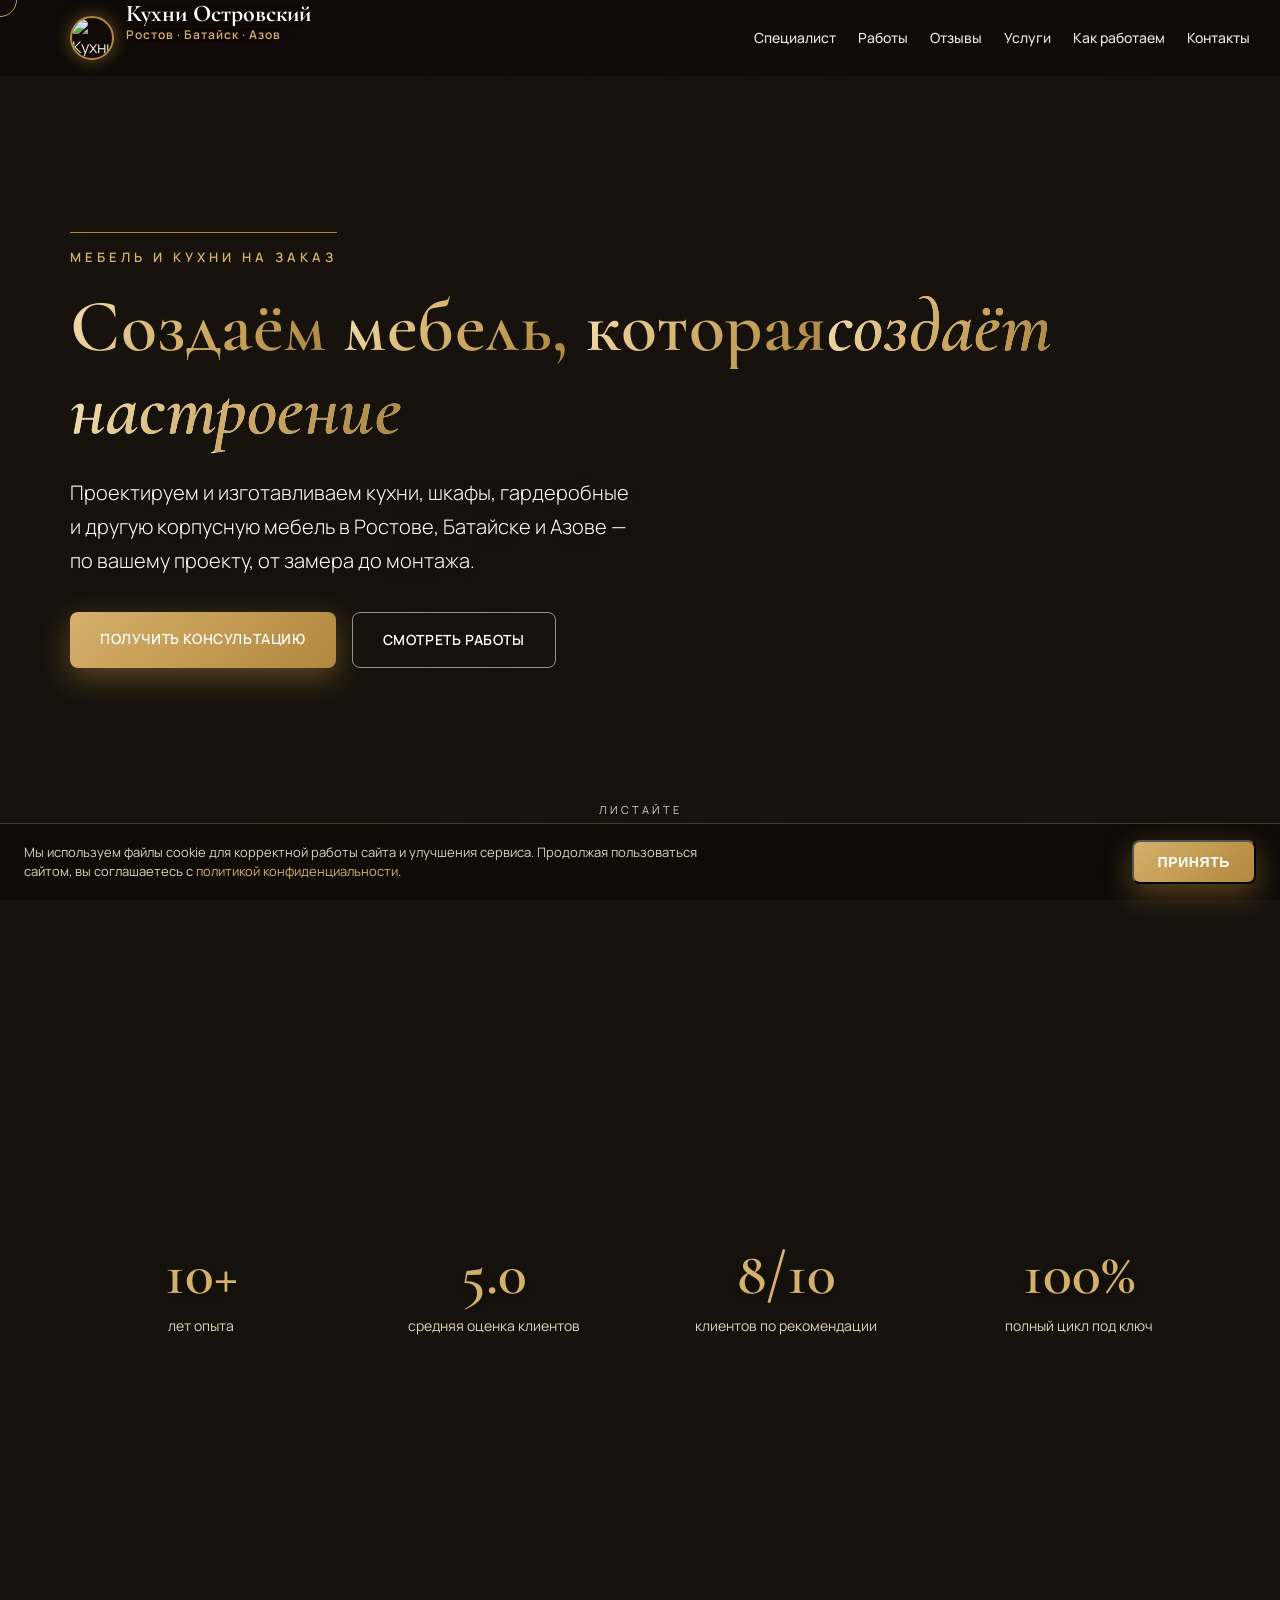
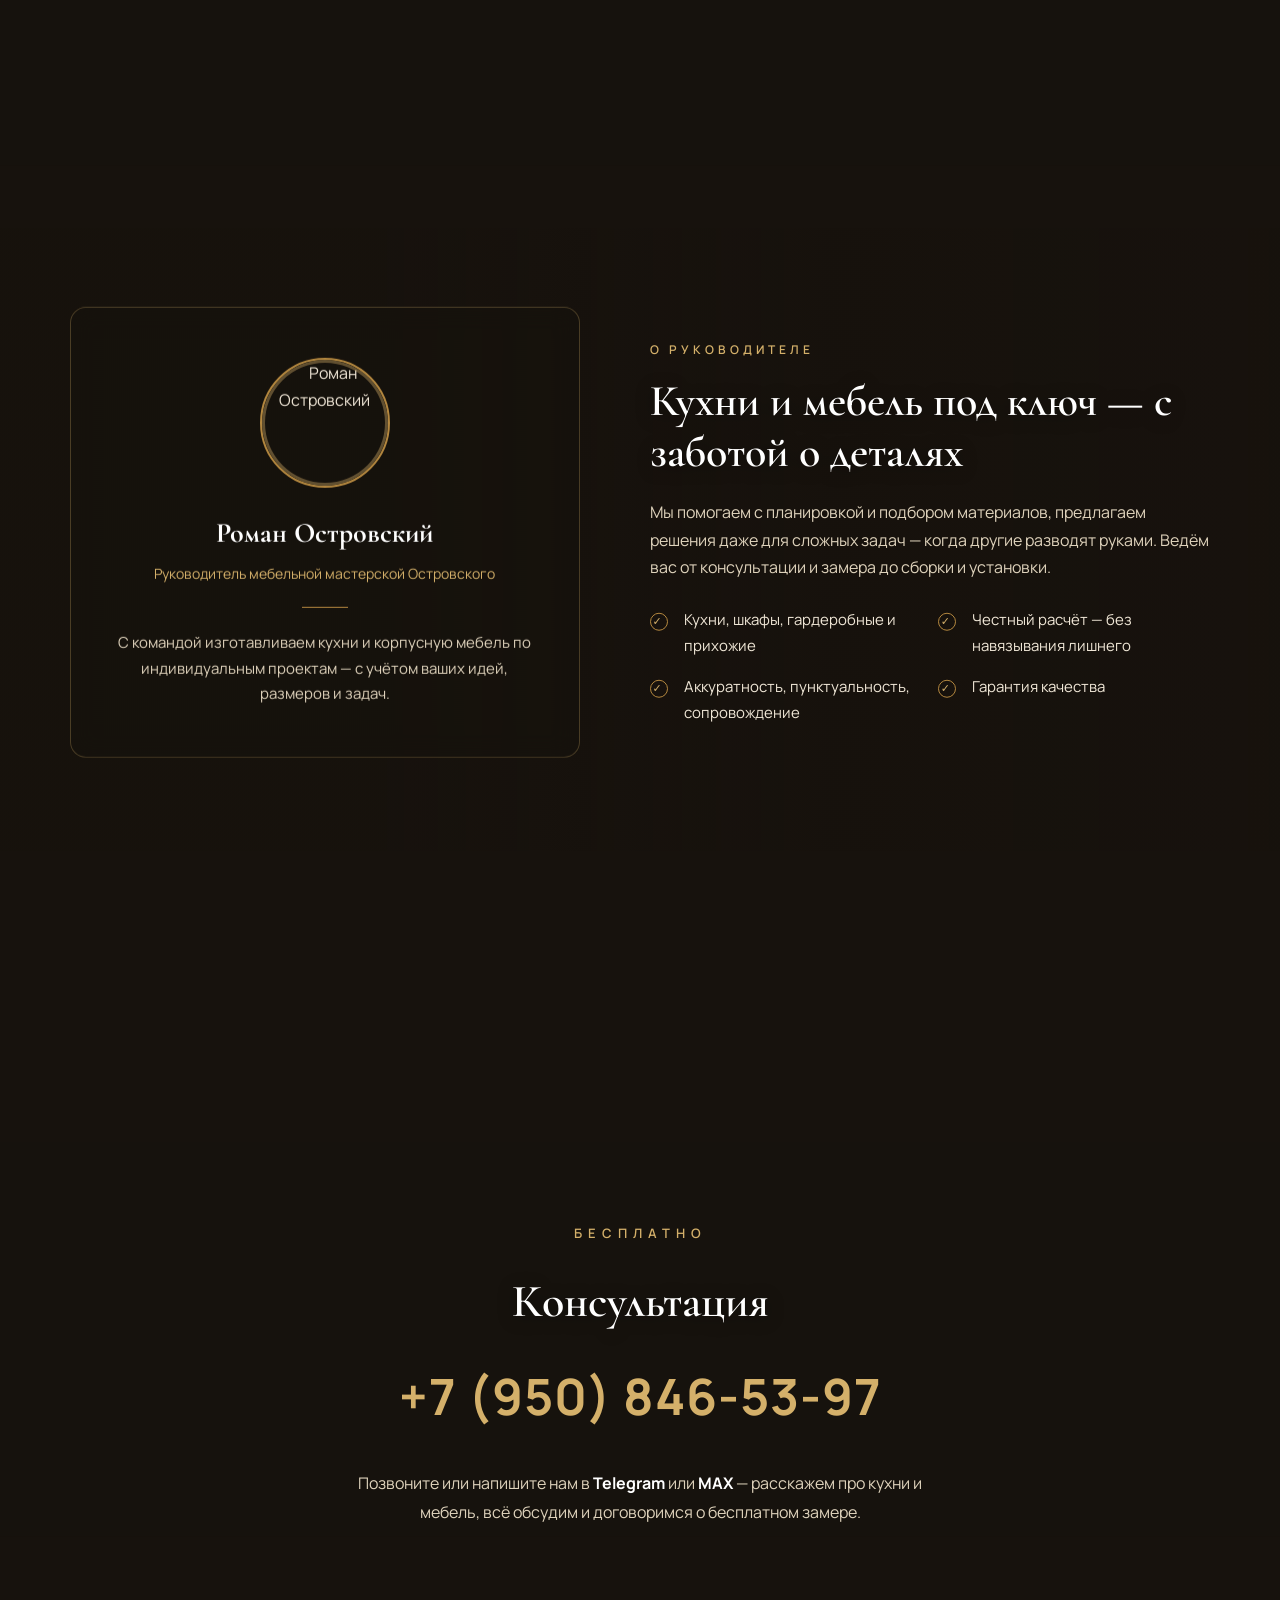
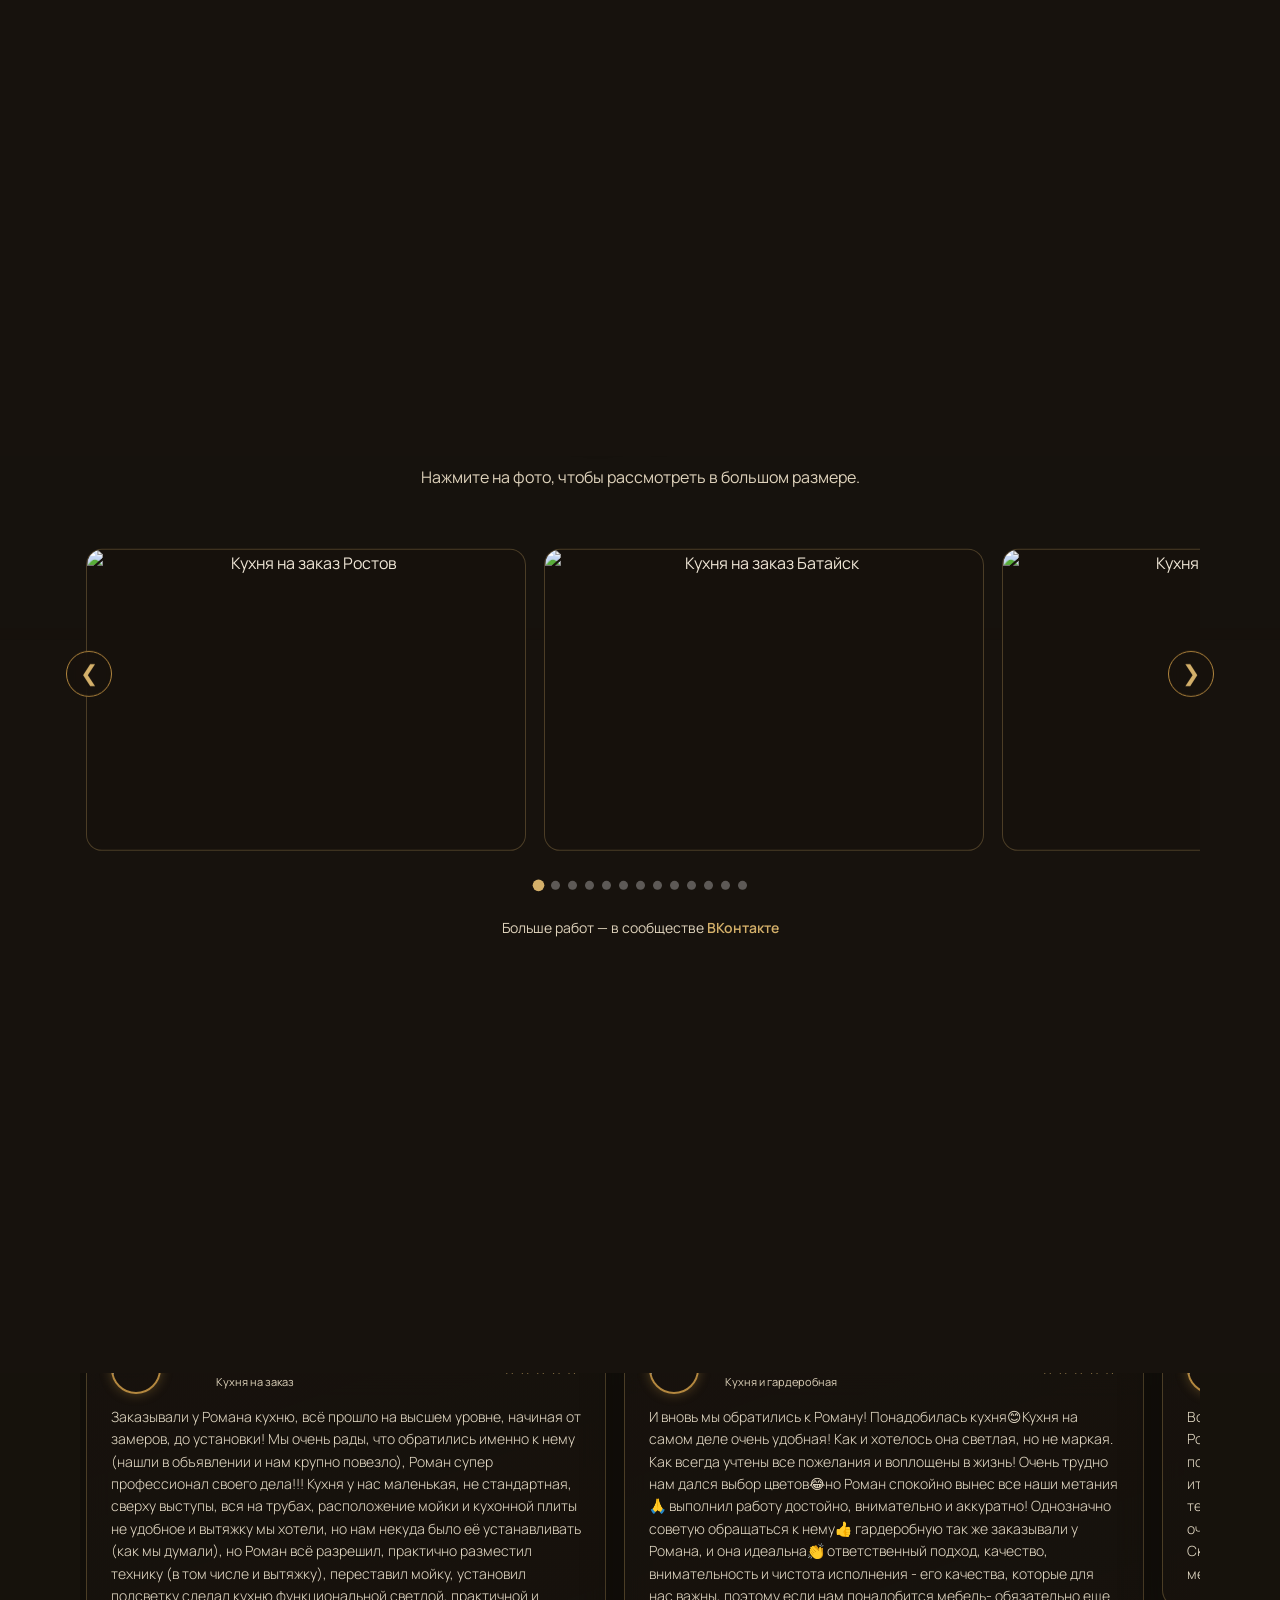
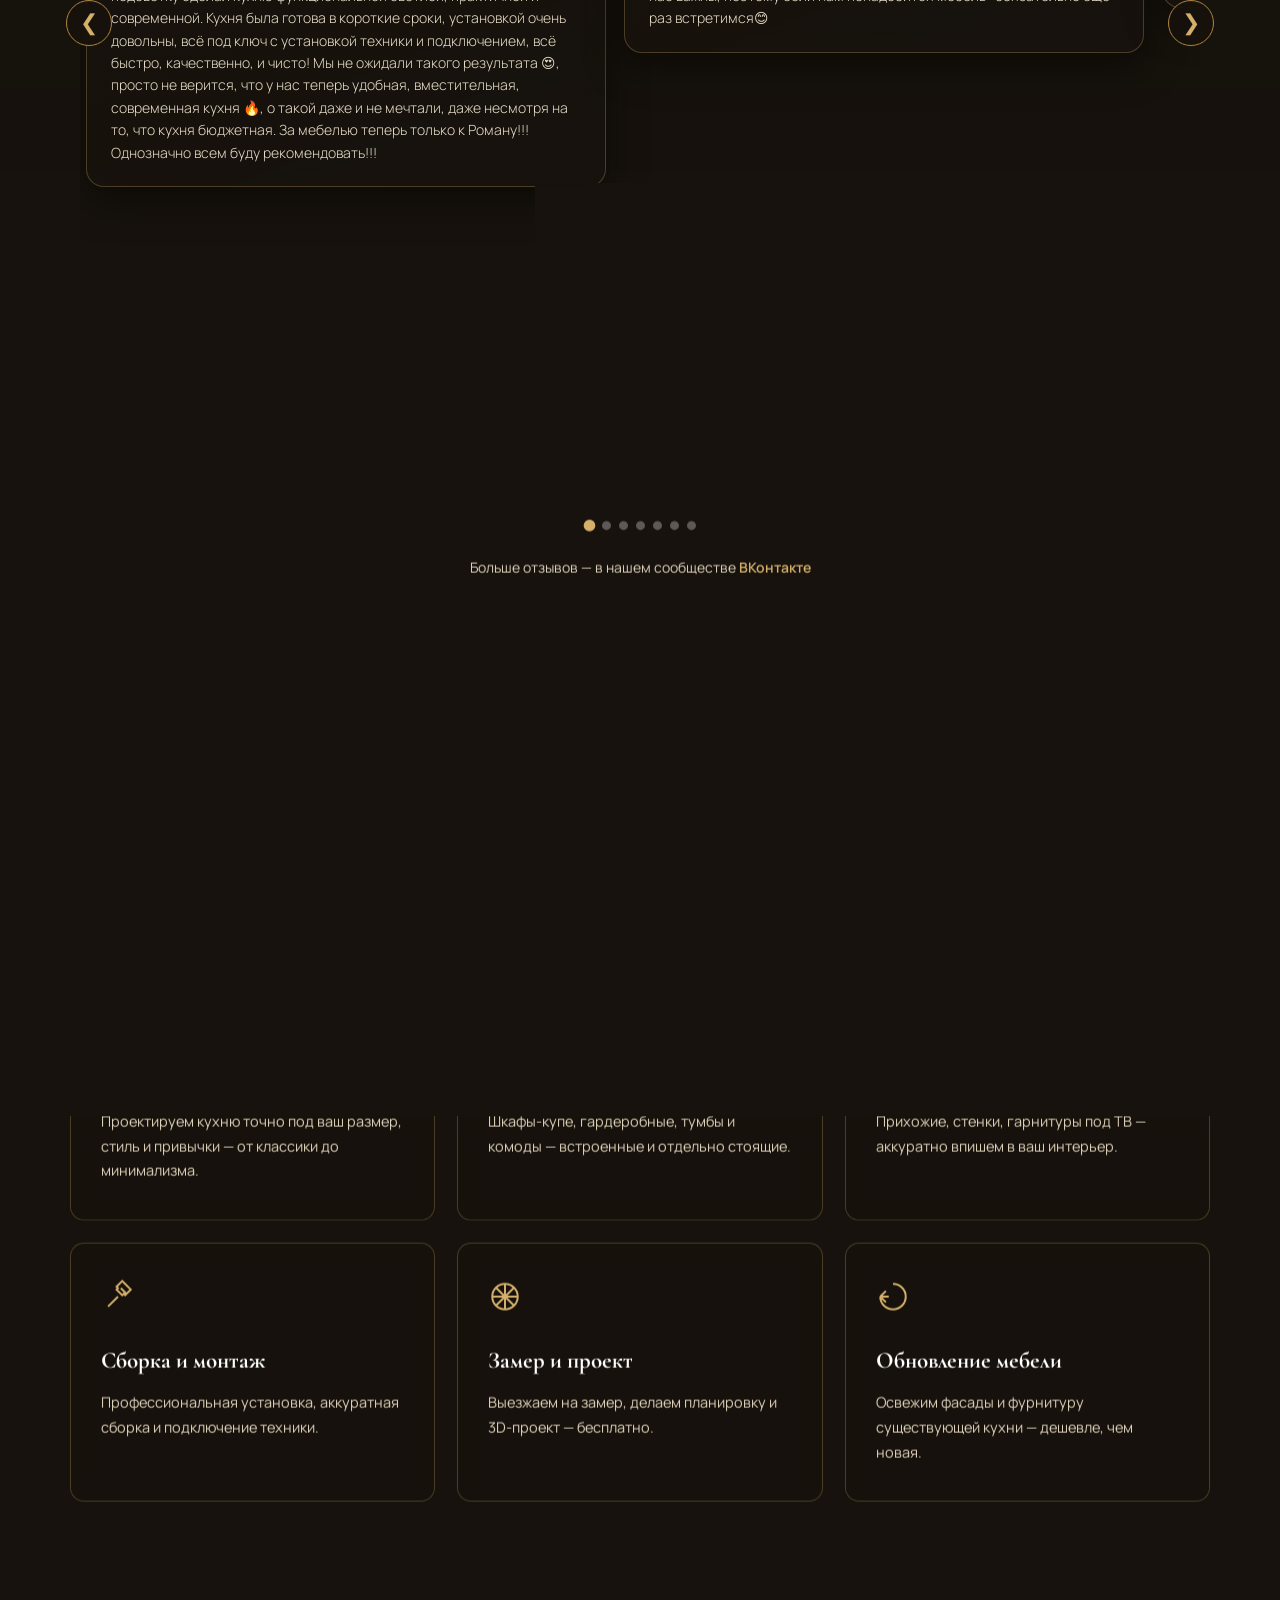
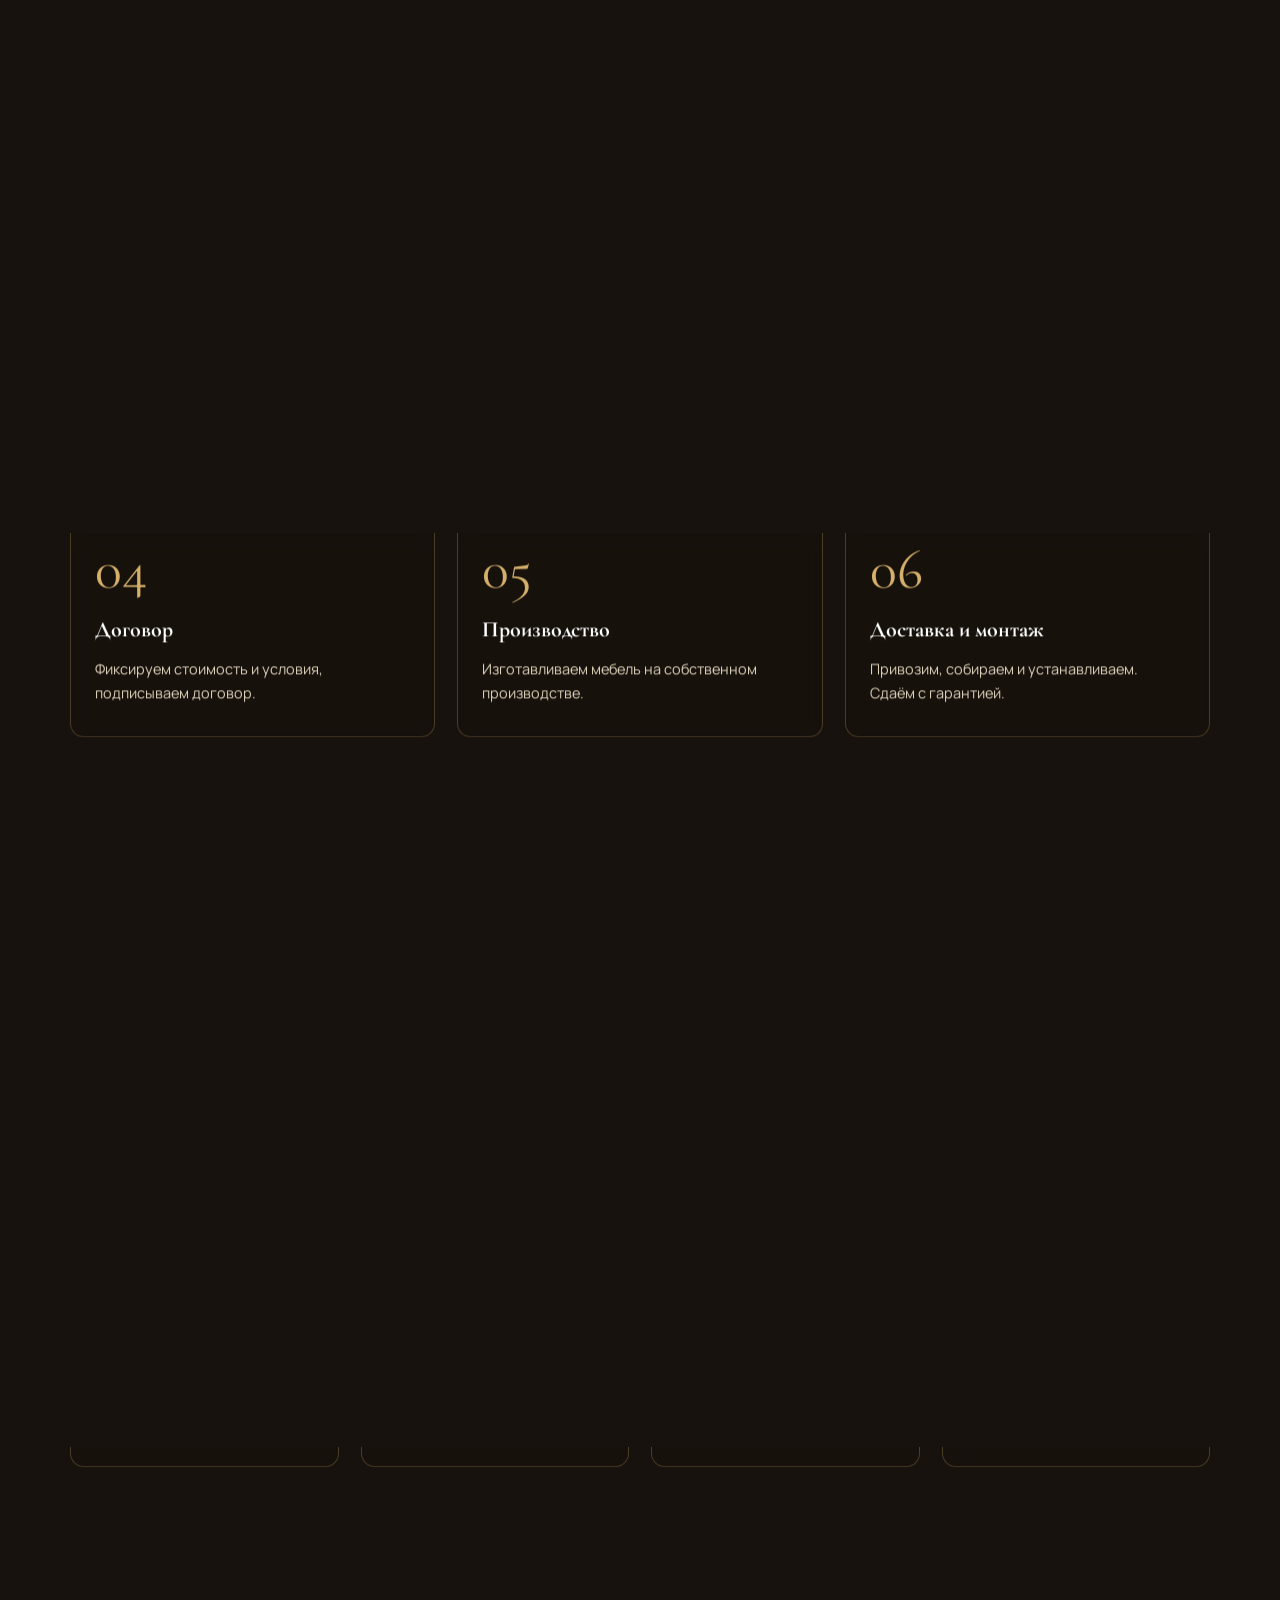
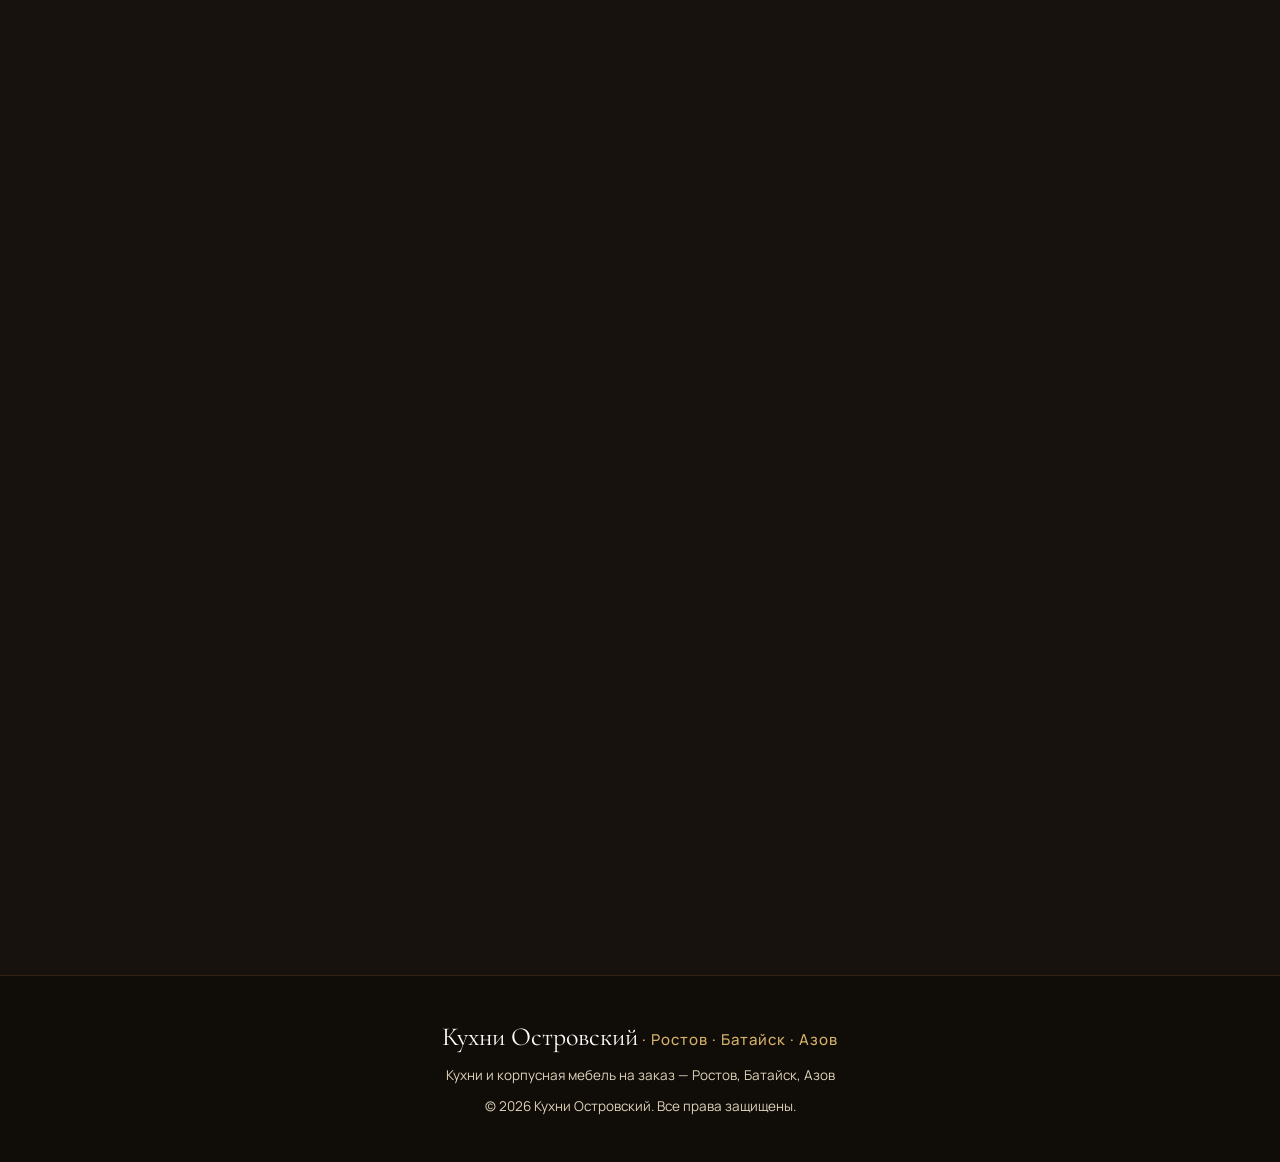
==== commit 1c4bde3a: "Update index.html" ====
--- a/index.html
+++ b/index.html
@@ -5,45 +5,45 @@
 <meta name="viewport" content="width=device-width, initial-scale=1.0">
 <title>Кухни на заказ Ростов, Батайск, Азов — Кухни Островский | Мебель под ключ</title>
 <meta name="description" content="Кухни на заказ в Ростове, Батайске и Азове. Руководитель мебельной мастерской Островского. Замер, проект, производство, монтаж под ключ. ☎ +7 (950) 846-53-97">
-<meta name="keywords" content="кухни островский, кухни батайск, кухни ростов, кухни азов, кухни на заказ ростов, мебель на заказ ростов, корпусная мебель, шкафы купе, гардеробные, прихожие, кухни под ключ">
+<meta name="keywords" content="кухни островский, кухни батайск, кухни ростов, кухни азов, кухни на заказ ростов, кухни на заказ батайск, кухни на заказ азов, мебель на заказ ростов, корпусная мебель, шкафы купе, гардеробные, прихожие, мебель островский, кухни под ключ, островский ростов">
 <meta name="robots" content="index, follow, max-snippet:-1, max-image-preview:large">
 <meta name="geo.region" content="RU-ROS">
 <meta name="geo.placename" content="Ростов-на-Дону">
 <meta name="theme-color" content="#17120d">
 <link rel="canonical" href="https://кухниостровский.рф/">
+<!-- Яндекс и Google подтверждение -->
 <meta name="yandex-verification" content="f7e96d07aee79bf3">
 <meta name="google-site-verification" content="dNSAELu64Y7aK5sjz_zpmhoz6YKn2PIZ03UKPwrgnCI">
+<!-- Фавикон: встроенный SVG — виден во всех браузерах и на всех устройствах -->
 <link rel="icon" type="image/svg+xml" href="data:image/svg+xml,%3Csvg xmlns='http://www.w3.org/2000/svg' viewBox='0 0 100 100'%3E%3Crect width='100' height='100' rx='22' fill='%2317120d'/%3E%3Ctext x='50' y='72' font-size='62' font-family='Georgia,serif' font-weight='bold' fill='%23d4b06a' text-anchor='middle'%3EK%3C/text%3E%3C/svg%3E">
-<link rel="shortcut icon" type="image/svg+xml" href="data:image/svg+xml,%3Csvg xmlns='http://www.w3.org/2000/svg' viewBox='0 0 100 100'%3E%3Crect width='100' height='100' rx='22' fill='%2317120d'/%3E%3Ctext x='50' y='72' font-size='62' font-family='Georgia,serif' font-weight='bold' fill='%23d4b06a' text-anchor='middle'%3EK%3C/text%3E%3C/svg%3E">
 <link rel="apple-touch-icon" href="https://sun9-20.vkuserphoto.ru/s/v1/ig2/2sp8pX_XIyDNZzghUeFMvYeHfkg4Kp7SVOVYhov8iLwAn3vAprbtUJPdXPi5IYkhMH-BR1LanCX8B0gH5rM8NC6c.jpg?quality=95&as=32x32,48x48,72x72,108x108,160x160,240x240,360x360,480x480,540x540,640x640,720x720,1080x1080,1254x1254&from=bu&cs=1254x0">
 <meta property="og:type" content="website">
 <meta property="og:locale" content="ru_RU">
 <meta property="og:url" content="https://кухниостровский.рф/">
 <meta property="og:title" content="Кухни на заказ Ростов, Батайск, Азов | Кухни Островский">
-<meta property="og:description" content="Кухни и корпусная мебель под ключ. Бесплатный замер и проект.">
+<meta property="og:description" content="Кухни и корпусная мебель под ключ. Руководитель мебельной мастерской Островского. Бесплатный замер и проект.">
 <meta property="og:site_name" content="Кухни Островский">
 <meta property="og:image" content="https://sun9-70.vkuserphoto.ru/s/v1/ig2/s4A0AFD1sjqbbnq-mAfS6e6lCbOTfaw6skzD08T04rMk8FkgYcORaFyMLFJIPcR9EamDGrZ3fDDamkpzifiUnmkO.jpg?quality=95&from=bu&u=udyioV6Vl_ghNhYbFZ9zjc-ZU_IjlhkVV114xfpUZJs&cs=1280x0">
+<meta property="og:image:width" content="1280">
+<meta property="og:image:height" content="855">
 <script type="application/ld+json">
-{"@context":"https://schema.org","@type":"LocalBusiness","name":"Кухни Островский","alternateName":"Кухни на Заказ — Ростов, Батайск, Азов","url":"https://кухниостровский.рф/","image":"https://sun9-70.vkuserphoto.ru/s/v1/ig2/s4A0AFD1sjqbbnq-mAfS6e6lCbOTfaw6skzD08T04rMk8FkgYcORaFyMLFJIPcR9EamDGrZ3fDDamkpzifiUnmkO.jpg?quality=95&from=bu&u=udyioV6Vl_ghNhYbFZ9zjc-ZU_IjlhkVV114xfpUZJs&cs=1280x0","description":"Кухни и корпусная мебель на заказ в Ростове, Батайске и Азове.","telephone":"+79508465397","priceRange":"₽₽","currenciesAccepted":"RUB","address":{"@type":"PostalAddress","addressLocality":"Ростов-на-Дону","addressRegion":"Ростовская область","addressCountry":"RU"},"geo":{"@type":"GeoCoordinates","latitude":47.2357,"longitude":39.7015},"areaServed":[{"@type":"City","name":"Ростов-на-Дону"},{"@type":"City","name":"Батайск"},{"@type":"City","name":"Азов"}],"sameAs":["https://vk.com/mebel.ostrovsky"],"contactPoint":{"@type":"ContactPoint","telephone":"+79508465397","contactType":"customer service","availableLanguage":"Russian"}}
-</script>
-<script type="application/ld+json">
-{"@context":"https://schema.org","@type":"Organization","name":"Кухни Островский","url":"https://кухниостровский.рф/","logo":"https://sun9-20.vkuserphoto.ru/s/v1/ig2/2sp8pX_XIyDNZzghUeFMvYeHfkg4Kp7SVOVYhov8iLwAn3vAprbtUJPdXPi5IYkhMH-BR1LanCX8B0gH5rM8NC6c.jpg","contactPoint":{"@type":"ContactPoint","telephone":"+79508465397","contactType":"customer service"},"sameAs":["https://vk.com/mebel.ostrovsky"]}
-</script>
-<script type="application/ld+json">
-{"@context":"https://schema.org","@type":"BreadcrumbList","itemListElement":[{"@type":"ListItem","position":1,"name":"Главная","item":"https://кухниостровский.рф/"},{"@type":"ListItem","position":2,"name":"Кухни на заказ Ростов","item":"https://кухниостровский.рф/#works"},{"@type":"ListItem","position":3,"name":"Контакты","item":"https://кухниостровский.рф/#contacts"}]}
-</script>
-<script type="application/ld+json">
-{"@context":"https://schema.org","@type":"FAQPage","mainEntity":[{"@type":"Question","name":"Сколько стоит кухня на заказ в Ростове?","acceptedAnswer":{"@type":"Answer","text":"Стоимость зависит от размеров, материалов и фурнитуры. Звоните на +7 (950) 846-53-97 — бесплатно посчитаем точно."}},{"@type":"Question","name":"Выезжаете ли вы на замер бесплатно?","acceptedAnswer":{"@type":"Answer","text":"Да, замер и 3D-проект в Ростове, Батайске и Азове — бесплатно."}},{"@type":"Question","name":"Как заказать кухню у вас?","acceptedAnswer":{"@type":"Answer","text":"Позвоните или напишите в Telegram/MAX. Сделаем замер, проект и установку под ключ."}}]}
+{"@context":"https://schema.org","@type":"LocalBusiness","name":"Кухни Островский","alternateName":"Кухни на Заказ — Ростов, Батайск, Азов","url":"https://кухниостровский.рф/","image":"https://sun9-70.vkuserphoto.ru/s/v1/ig2/s4A0AFD1sjqbbnq-mAfS6e6lCbOTfaw6skzD08T04rMk8FkgYcORaFyMLFJIPcR9EamDGrZ3fDDamkpzifiUnmkO.jpg?quality=95&from=bu&u=udyioV6Vl_ghNhYbFZ9zjc-ZU_IjlhkVV114xfpUZJs&cs=1280x0","description":"Кухни и корпусная мебель на заказ в Ростове, Батайске и Азове. Полный цикл под ключ.","telephone":"+79508465397","priceRange":"₽₽","currenciesAccepted":"RUB","address":{"@type":"PostalAddress","addressLocality":"Ростов-на-Дону","addressRegion":"Ростовская область","addressCountry":"RU"},"geo":{"@type":"GeoCoordinates","latitude":47.2357,"longitude":39.7015},"areaServed":[{"@type":"City","name":"Ростов-на-Дону"},{"@type":"City","name":"Батайск"},{"@type":"City","name":"Азов"}],"sameAs":["https://vk.com/mebel.ostrovsky"],"contactPoint":{"@type":"ContactPoint","telephone":"+79508465397","contactType":"customer service","availableLanguage":"Russian"}}
 </script>
 <link rel="preconnect" href="https://fonts.googleapis.com">
 <link rel="preconnect" href="https://fonts.gstatic.com" crossorigin>
 <link href="https://fonts.googleapis.com/css2?family=Cormorant+Garamond:wght@400;500;600;700&family=Manrope:wght@300;400;500;600;700;800&display=swap" rel="stylesheet">
-<link rel="preload" as="image" fetchpriority="high" href="https://sun9-70.vkuserphoto.ru/s/v1/ig2/s4A0AFD1sjqbbnq-mAfS6e6lCbOTfaw6skzD08T04rMk8FkgYcORaFyMLFJIPcR9EamDGrZ3fDDamkpzifiUnmkO.jpg?quality=95&from=bu&u=udyioV6Vl_ghNhYbFZ9zjc-ZU_IjlhkVV114xfpUZJs&cs=1280x0">
+<!-- Предзагрузка главного фона, чтобы первый экран был мгновенным -->
+<link rel="preload" as="image" fetchpriority="high" href="https://sun9-70.vkuserphoto.ru/s/v1/ig2/s4A0AFD1sjqbbnq-mAfS6e6lCbOTfaw6skzD08T04rMk8FkgYcORaFyMLFJIPcR9EamDGrZ3fDDamkpzifiUnmkO.jpg?quality=95&as=32x21,48x32,72x48,108x72,160x107,240x160,360x241,480x321,540x361,640x428,720x481,1080x722,1280x855,1440x962,2560x1711&from=bu&u=udyioV6Vl_ghNhYbFZ9zjc-ZU_IjlhkVV114xfpUZJs&cs=1280x0">
 <link rel="preconnect" href="https://sun9-70.vkuserphoto.ru">
 <link rel="preconnect" href="https://i.ibb.co">
 
 <style>
-:root{--gold:#b3873f;--gold-soft:#d4b06a;--muted:#ded2bb;--line:rgba(212,176,106,.28)}
+:root{
+  --gold:#b3873f;
+  --gold-soft:#d4b06a;
+  --muted:#ded2bb;
+  --line:rgba(212,176,106,.28);
+}
 *{margin:0;padding:0;box-sizing:border-box}
 html{scroll-behavior:smooth}
 section{scroll-margin-top:90px}
@@ -53,66 +53,93 @@
 a{text-decoration:none;color:inherit}
 ul{list-style:none}
 .wrap{width:100%;max-width:1180px;margin:0 auto;padding:0 20px}
+
 .progress{position:fixed;top:0;left:0;height:3px;z-index:200;background:linear-gradient(90deg,var(--gold),var(--gold-soft));width:0%}
-.cursor{position:fixed;top:0;left:0;width:34px;height:34px;border:1.5px solid var(--gold-soft);border-radius:50%;pointer-events:none;z-index:9998;transform:translate(-50%,-50%);mix-blend-mode:difference}
+
+/* ===== КАСТОМНЫЙ КУРСОР ===== */
+.cursor{position:fixed;top:0;left:0;width:34px;height:34px;border:1.5px solid var(--gold-soft);border-radius:50%;pointer-events:none;z-index:9998;transform:translate(-50%,-50%);transition:transform .12s ease,width .25s,height .25s,border-color .25s;mix-blend-mode:difference}
+.cursor.dot{width:6px;height:6px;background:var(--gold-soft);border:none;transition:.1s}
 @media(hover:none){.cursor{display:none}}
-header{position:fixed;top:0;left:0;right:0;z-index:120;background:rgba(16,12,8,.9);backdrop-filter:blur(14px);transition:background .4s}
+
+/* ШАПКА */
+header{position:fixed;top:0;left:0;right:0;z-index:120;background:rgba(16,12,8,.9);backdrop-filter:blur(14px);transition:background .4s,box-shadow .4s}
 header.solid{background:rgba(23,18,13,.98);box-shadow:0 6px 26px rgba(0,0,0,.5)}
 .nav{display:flex;align-items:center;justify-content:space-between;height:76px;gap:12px}
+
 .logo{display:flex;align-items:center;gap:12px;min-width:0;max-width:100%;cursor:pointer}
-.logo .brand-ava{width:44px;height:44px;border-radius:50%;object-fit:cover;border:2px solid var(--gold);box-shadow:0 0 16px rgba(179,135,63,.55);flex-shrink:0}
+.logo .brand-ava{width:44px;height:44px;border-radius:50%;object-fit:cover;border:2px solid var(--gold);box-shadow:0 0 16px rgba(179,135,63,.55);flex-shrink:0;loading:eager;fetchpriority:high}
 .logo .brand-txt{display:flex;flex-direction:column;min-width:0;line-height:1.15}
 .logo .brand-txt .name{white-space:nowrap;overflow:hidden;text-overflow:ellipsis;font-family:'Cormorant Garamond',serif;font-size:24px;font-weight:700;color:#fff;line-height:1.05;text-shadow:0 2px 10px rgba(0,0,0,.6)}
-.logo .brand-txt .sub{color:var(--gold-soft);font-size:12px;font-weight:600;letter-spacing:1px;white-space:nowrap;overflow:hidden;text-overflow:ellipsis;max-width:62vw;margin-top:2px}
+.logo .brand-txt .sub{color:var(--gold-soft);font-family:'Manrope',sans-serif;font-size:12px;font-weight:600;letter-spacing:1px;white-space:nowrap;overflow:hidden;text-overflow:ellipsis;max-width:62vw;margin-top:2px}
+
 .menu{position:fixed;top:0;height:76px;right:max(20px,calc((100vw - 1220px)/2));display:flex;gap:22px;align-items:center;z-index:121}
 .menu a{color:rgba(255,255,255,.9);font-size:14px;font-weight:500;transition:.3s;border-bottom:1px solid transparent;padding-bottom:4px;white-space:nowrap}
 .menu a:hover{color:#fff;border-color:var(--gold)}
 .menu a.active{color:var(--gold-soft);border-color:var(--gold)}
+
 .menu-call{display:none}
+
 .burger{display:none;background:none;border:none;cursor:pointer;width:38px;height:38px;position:relative;z-index:130;flex-shrink:0}
 .burger span{position:absolute;left:7px;right:7px;height:2px;background:#fff;transition:.3s;border-radius:2px}
-.burger span:nth-child(1){top:12px}.burger span:nth-child(2){top:18px}.burger span:nth-child(3){top:24px}
-.burger.open span:nth-child(1){top:18px;transform:rotate(45deg)}.burger.open span:nth-child(2){opacity:0}.burger.open span:nth-child(3){top:18px;transform:rotate(-45deg)}
-.scrim{position:fixed;inset:0;background:rgba(0,0,0,.55);opacity:0;visibility:hidden;transition:.35s;z-index:119}
+.burger span:nth-child(1){top:12px}
+.burger span:nth-child(2){top:18px}
+.burger span:nth-child(3){top:24px}
+.burger.open span:nth-child(1){top:18px;transform:rotate(45deg)}
+.burger.open span:nth-child(2){opacity:0}
+.burger.open span:nth-child(3){top:18px;transform:rotate(-45deg)}
+
+.scrim{position:fixed;inset:0;background:rgba(0,0,0,.55);opacity:0;visibility:hidden;transition:.35s;z-index:119;backdrop-filter:blur(2px)}
 .scrim.show{opacity:1;visibility:visible}
+
 .panel{position:relative;min-height:100vh;display:flex;align-items:center;padding:140px 0;overflow:hidden}
 .panel .bg{position:absolute;inset:-20% 0;z-index:0;background-size:cover;background-position:center;will-change:transform;transform:translateZ(0)}
 .panel .bg::after{content:"";position:absolute;inset:0;background:linear-gradient(to right,rgba(23,18,13,.93) 30%,rgba(23,18,13,.62) 65%,rgba(23,18,13,.7))}
-.panel .content{position:relative;z-index:2;width:100%}
+.panel .content{position:relative;z-index:2;width:100%;will-change:transform;transform:translateZ(0)}
 .panel--center .content{text-align:center}
 .panel--center .bg::after{background:rgba(23,18,13,.68)}
 .panel--dark .bg::after{background:rgba(23,18,13,.86)}
 .panel + .panel{margin-top:14px}
+
 .eyebrow{display:inline-block;color:var(--gold-soft);letter-spacing:4px;text-transform:uppercase;font-size:13px;font-weight:600;margin-bottom:18px;border-top:1px solid var(--gold);padding-top:13px}
 h1{font-size:clamp(32px,6.4vw,74px);font-weight:600;line-height:1.12;color:#fff;letter-spacing:.5px;text-shadow:0 3px 22px rgba(0,0,0,.45);overflow-wrap:break-word;word-break:break-word;max-width:100%}
 h1 em{font-style:italic}
 .sub{color:#fff;font-size:clamp(17px,2vw,20px);font-weight:300;margin:24px 0 34px;max-width:560px;text-shadow:0 2px 14px rgba(0,0,0,.55)}
 .btn-row{display:flex;gap:16px;flex-wrap:wrap}
-.btn{position:relative;overflow:hidden;display:inline-block;padding:15px 30px;font-size:14px;font-weight:600;letter-spacing:.6px;text-transform:uppercase;transition:.35s;cursor:pointer;border-radius:8px;border:none;font-family:'Manrope',sans-serif}
+.btn{position:relative;overflow:hidden;display:inline-block;padding:15px 30px;font-size:14px;font-weight:600;letter-spacing:.6px;text-transform:uppercase;transition:.35s;cursor:pointer;border-radius:8px}
 .btn-solid{background:linear-gradient(135deg,var(--gold-soft),var(--gold));color:#fff;box-shadow:0 10px 30px rgba(179,135,63,.45);animation:btnGlow 3.2s ease-in-out infinite}
 .btn-solid:hover{filter:brightness(1.1);transform:translateY(-3px)}
-.btn-line{border:1px solid rgba(255,255,255,.55);color:#fff;backdrop-filter:blur(4px);background:transparent}
+.btn-line{border:1px solid rgba(255,255,255,.55);color:#fff;backdrop-filter:blur(4px)}
 .btn-line:hover{background:#fff;color:#17120d}
+.btn::after{content:"";position:absolute;top:0;left:-120%;width:60%;height:100%;background:linear-gradient(120deg,transparent,rgba(255,255,255,.45),transparent);transform:skewX(-20deg);transition:.6s}
+.btn:hover::after{left:130%}
 @keyframes btnGlow{0%,100%{box-shadow:0 10px 30px rgba(179,135,63,.4)}50%{box-shadow:0 10px 46px rgba(212,176,106,.85)}}
+
+/* Градиентный заголовок + золотое мерцание */
 #heroTitle .t-word{background:linear-gradient(120deg,#f4e2b5,var(--gold-soft) 45%,#a9843f);-webkit-background-clip:text;background-clip:text;-webkit-text-fill-color:transparent;text-shadow:none}
 .shimmer{background:linear-gradient(90deg,var(--gold-soft),#fff 35%,var(--gold-soft) 70%);background-size:220% auto;-webkit-background-clip:text;background-clip:text;-webkit-text-fill-color:transparent;animation:shimmerMove 3.2s linear infinite}
 @keyframes shimmerMove{0%{background-position:0% center}100%{background-position:-220% center}}
 h1 em.shimmer{-webkit-text-fill-color:transparent}
+.cta h2.shimmer{-webkit-text-fill-color:transparent}
+
 .scroll-cue{position:absolute;bottom:26px;left:50%;transform:translateX(-50%);z-index:5;color:rgba(255,255,255,.8);font-size:11px;letter-spacing:3px;text-transform:uppercase;text-align:center}
 .scroll-cue .line{width:1px;height:44px;background:rgba(255,255,255,.55);margin:10px auto 0;animation:drip 2s infinite}
 @keyframes drip{0%{transform:scaleY(0);transform-origin:top}50%{transform:scaleY(1);transform-origin:top}51%{transform-origin:bottom}100%{transform:scaleY(0);transform-origin:bottom}}
+
 .sec-head{max-width:680px;margin:0 auto 50px;text-align:center}
 .sec-head .kicker{color:var(--gold-soft);letter-spacing:4px;text-transform:uppercase;font-size:12px;font-weight:600}
 .sec-head h2{font-size:clamp(32px,5vw,48px);font-weight:600;margin:16px 0 14px;line-height:1.15;color:#fff;text-shadow:0 2px 18px rgba(0,0,0,.45)}
 .sec-head p{color:var(--muted);font-size:16px}
 h2.k{font-size:clamp(32px,5vw,46px);color:#fff;font-weight:600;margin:16px 0 14px;text-align:center;text-shadow:0 2px 18px rgba(0,0,0,.45)}
+
 .stats{display:grid;grid-template-columns:repeat(4,1fr);gap:30px;text-align:center}
 .stat .num{font-family:'Cormorant Garamond',serif;font-size:60px;font-weight:600;color:var(--gold-soft);line-height:1;text-shadow:0 3px 22px rgba(0,0,0,.55)}
 .stat .lbl{color:var(--muted);font-size:14px;margin-top:10px}
+
 .about{display:grid;grid-template-columns:1fr 1.1fr;gap:70px;align-items:center}
 .about-card{background:rgba(23,18,13,.78);backdrop-filter:blur(12px);border:1px solid var(--line);padding:50px 42px;text-align:center;border-radius:16px}
 .avatar{width:130px;height:130px;border-radius:50%;margin:0 auto 22px;overflow:hidden;border:2px solid var(--gold);position:relative}
 .avatar img{width:100%;height:100%;object-fit:cover}
+.avatar::after{content:"";position:absolute;inset:0;border-radius:50%;box-shadow:inset 0 0 0 3px rgba(212,176,106,.4)}
 .about-card h3{font-size:28px;color:#fff}
 .about-card .role{color:var(--gold-soft);font-size:14px;margin-top:4px}
 .about-card .sep{width:46px;height:1px;background:var(--gold);margin:22px auto}
@@ -121,55 +148,68 @@
 .about-body h2{font-size:clamp(30px,4vw,44px);font-weight:600;margin:16px 0 22px;line-height:1.15;color:#fff;text-shadow:0 2px 18px rgba(0,0,0,.45)}
 .about-body p{color:var(--muted);font-size:16px;margin-bottom:26px}
 .features{display:grid;grid-template-columns:1fr 1fr;gap:16px}
-.features li{position:relative;padding-left:34px;color:#efe6d6;font-size:15px}
+.features li{position:relative;padding-left:34px;color:#efe6d6;font-size:15px;overflow-wrap:break-word}
 .features li::before{content:"";position:absolute;left:0;top:6px;width:16px;height:16px;border:1.5px solid var(--gold);border-radius:50%}
 .features li::after{content:"✓";position:absolute;left:3px;top:5px;font-size:11px;color:var(--gold-soft);font-weight:700}
+
 .consult .phone{display:block;font-family:'Manrope',sans-serif;font-weight:700;font-size:clamp(30px,5vw,50px);color:var(--gold-soft);letter-spacing:1px;margin-top:10px;white-space:nowrap}
 .consult p{color:var(--muted);font-size:16px;margin:30px auto 0;max-width:600px;line-height:1.8;overflow-wrap:break-word}
+
 .carousel{position:relative;max-width:1120px;margin:0 auto}
 .car-track{display:flex;gap:18px;overflow-x:auto;scroll-snap-type:x mandatory;-webkit-overflow-scrolling:touch;padding:8px 6px 20px;scrollbar-width:none}
 .car-track::-webkit-scrollbar{display:none}
-.car-nav{position:absolute;top:38%;transform:translateY(-50%);width:46px;height:46px;border-radius:50%;background:rgba(23,18,13,.75);border:1px solid var(--gold);color:var(--gold-soft);font-size:22px;cursor:pointer;display:flex;align-items:center;justify-content:center;transition:.3s;z-index:5}
+.car-nav{position:absolute;top:38%;transform:translateY(-50%);width:46px;height:46px;border-radius:50%;background:rgba(23,18,13,.75);backdrop-filter:blur(8px);border:1px solid var(--gold);color:var(--gold-soft);font-size:22px;cursor:pointer;display:flex;align-items:center;justify-content:center;transition:.3s;z-index:5}
 .car-nav:hover{background:var(--gold);color:#17120d}
-.car-prev{left:-14px}.car-next{right:-14px}
+.car-prev{left:-14px}
+.car-next{right:-14px}
 .car-dots{display:flex;justify-content:center;gap:8px;margin-top:10px;flex-wrap:wrap}
 .car-dot{width:9px;height:9px;border-radius:50%;background:rgba(255,255,255,.3);cursor:pointer;transition:.3s;border:none}
 .car-dot.active{background:var(--gold-soft);transform:scale(1.3)}
+
 .car-slide{flex:0 0 auto;width:min(78vw,440px);scroll-snap-align:center;border-radius:16px;overflow:hidden;border:1px solid var(--line);background:rgba(23,18,13,.7);cursor:zoom-in}
 .car-slide img{width:100%;height:300px;object-fit:cover;display:block;transition:transform .5s ease;loading:lazy;decoding:async}
 .car-slide:hover img{transform:scale(1.06)}
+
 .rev-track{align-items:flex-start}
-.rev-card{scroll-snap-align:center;background:linear-gradient(160deg,rgba(23,18,13,.92),rgba(23,18,13,.8));border:1px solid var(--line);border-radius:18px;padding:22px 24px;width:min(82vw,520px);flex:0 0 auto;display:flex;flex-direction:column;box-shadow:0 14px 40px rgba(0,0,0,.45);position:relative;overflow:hidden}
+.rev-card{scroll-snap-align:center;background:linear-gradient(160deg,rgba(23,18,13,.92),rgba(23,18,13,.8));backdrop-filter:blur(12px);border:1px solid var(--line);border-radius:18px;padding:22px 24px;width:min(82vw,520px);flex:0 0 auto;display:flex;flex-direction:column;box-shadow:0 14px 40px rgba(0,0,0,.45);position:relative;overflow:hidden}
 .rev-card::before{content:"";position:absolute;top:0;left:0;right:0;height:2px;background:linear-gradient(90deg,transparent,var(--gold-soft),transparent);opacity:.7}
 .rev-head{display:flex;align-items:center;gap:12px;margin-bottom:12px;flex-wrap:wrap}
-.rev-ava{width:50px;height:50px;border-radius:50%;object-fit:cover;border:2px solid var(--gold);flex-shrink:0;loading:lazy;decoding:async}
+.rev-ava{width:50px;height:50px;border-radius:50%;object-fit:cover;border:2px solid var(--gold);box-shadow:0 0 12px rgba(179,135,63,.4);flex-shrink:0;loading:lazy;decoding:async}
 .rev-name{color:#fff;font-weight:700;font-size:15px}
 .rev-sub{color:var(--muted);font-size:11px;margin-top:2px}
 .rev-stars{color:var(--gold-soft);letter-spacing:3px;font-size:14px;margin-left:auto;white-space:nowrap}
 .rev-text{color:#e7ddc8;font-size:14px;line-height:1.6;font-weight:300;text-align:left;overflow-wrap:break-word;word-break:break-word}
 .rev-video{margin-top:12px;border-radius:12px;overflow:hidden;border:1px solid var(--line)}
 .rev-video iframe{width:100%;height:200px;border:0;display:block;loading:lazy}
+
 .svc-grid{display:grid;grid-template-columns:repeat(3,1fr);gap:22px}
-.svc{position:relative;background:rgba(23,18,13,.68);border:1px solid var(--line);padding:36px 30px;transition:.4s;border-radius:14px}
+.svc{position:relative;background:rgba(23,18,13,.68);backdrop-filter:blur(10px);border:1px solid var(--line);padding:36px 30px;transition:.4s;border-radius:14px;overflow-wrap:break-word}
+.svc::before{content:"";position:absolute;inset:0;border-radius:14px;padding:1px;background:linear-gradient(135deg,var(--gold-soft),transparent 40%,transparent 60%,var(--gold-soft));-webkit-mask:linear-gradient(#fff 0 0) content-box,linear-gradient(#fff 0 0);-webkit-mask-composite:xor;mask-composite:exclude;opacity:0;transition:.4s;pointer-events:none}
 .svc:hover{transform:translateY(-6px);background:rgba(23,18,13,.88)}
+.svc:hover::before{opacity:1}
 .svc svg{width:34px;height:34px;stroke:var(--gold-soft);fill:none;stroke-width:1.4;margin-bottom:20px}
 .svc h3{font-size:23px;color:#fff;margin-bottom:10px}
 .svc p{color:var(--muted);font-size:14.5px}
+
 .steps{display:grid;grid-template-columns:repeat(3,1fr);gap:22px}
-.step{padding:30px 24px;background:rgba(23,18,13,.65);border:1px solid var(--line);border-radius:14px;transition:.3s}
+.step{position:relative;padding:30px 24px;background:rgba(23,18,13,.65);backdrop-filter:blur(8px);border:1px solid var(--line);border-radius:14px;transition:.3s;overflow-wrap:break-word}
 .step:hover{transform:translateY(-4px);border-color:var(--gold)}
 .step .n{font-family:'Cormorant Garamond',serif;font-size:56px;color:var(--gold-soft);line-height:1}
 .step h3{font-size:22px;color:#fff;margin:14px 0 8px}
 .step p{color:var(--muted);font-size:14.5px}
+
 .guar-grid{display:grid;grid-template-columns:repeat(4,1fr);gap:22px}
-.guar{background:rgba(23,18,13,.68);border:1px solid var(--line);padding:36px 26px;text-align:center;transition:.35s;border-radius:14px}
+.guar{position:relative;background:rgba(23,18,13,.68);backdrop-filter:blur(10px);border:1px solid var(--line);padding:36px 26px;text-align:center;transition:.35s;border-radius:14px;overflow-wrap:break-word}
+.guar::before{content:"";position:absolute;inset:0;border-radius:14px;padding:1px;background:linear-gradient(135deg,var(--gold-soft),transparent 40%,transparent 60%,var(--gold-soft));-webkit-mask:linear-gradient(#fff 0 0) content-box,linear-gradient(#fff 0 0);-webkit-mask-composite:xor;mask-composite:exclude;opacity:0;transition:.4s}
 .guar:hover{transform:translateY(-5px);background:rgba(23,18,13,.85)}
+.guar:hover::before{opacity:1}
 .guar .ico{width:52px;height:52px;margin:0 auto 18px;border:1px solid var(--gold);border-radius:50%;display:flex;align-items:center;justify-content:center;color:var(--gold-soft)}
 .guar .ico svg{width:22px;height:22px;stroke:currentColor;fill:none;stroke-width:1.5}
 .guar h3{font-size:19px;color:#fff;margin-bottom:8px}
 .guar p{color:var(--muted);font-size:13.5px}
+
 .contact-grid{display:grid;grid-template-columns:1fr 1fr;gap:60px;align-items:start}
-.contact-info h2{font-size:clamp(30px,4.5vw,46px);color:#fff;margin:16px 0 14px;line-height:1.1}
+.contact-info h2{font-size:clamp(30px,4.5vw,46px);color:#fff;margin:16px 0 14px;line-height:1.1;text-shadow:0 2px 18px rgba(0,0,0,.45)}
 .contact-info .kicker{color:var(--gold-soft);letter-spacing:4px;text-transform:uppercase;font-size:12px;font-weight:600}
 .contact-info>p{color:var(--muted);font-size:16px;margin-bottom:32px}
 .c-line{display:flex;align-items:flex-start;gap:20px;margin-bottom:26px}
@@ -178,81 +218,121 @@
 .c-line .lab{font-size:11px;letter-spacing:2px;text-transform:uppercase;color:var(--muted);margin-bottom:3px}
 .c-line .val{font-size:19px;font-weight:600;color:#efe6d6;overflow-wrap:break-word;word-break:break-word}
 .c-line a.val:hover{color:var(--gold-soft)}
-.call-block{background:rgba(23,18,13,.78);border:1px solid var(--line);padding:44px 34px;text-align:center;border-radius:16px}
+.call-block{background:rgba(23,18,13,.78);backdrop-filter:blur(12px);border:1px solid var(--line);padding:44px 34px;text-align:center;border-radius:16px}
 .call-block .cb-lab{font-size:14px;letter-spacing:3px;text-transform:uppercase;color:var(--gold-soft)}
 .call-block .cb-num{display:block;font-family:'Manrope',sans-serif;font-weight:700;font-size:clamp(28px,4vw,44px);color:#fff;margin:14px 0 20px;white-space:nowrap}
 .call-block .cb-num:hover{color:var(--gold-soft)}
-.call-block .cb-hint{color:var(--muted);font-size:14.5px;line-height:1.8}
+.call-block .cb-hint{color:var(--muted);font-size:14.5px;line-height:1.8;overflow-wrap:break-word}
+
+/* Кнопки связи */
 .contact-actions{display:flex;flex-direction:column;gap:12px;margin-top:24px}
 .c-action{display:flex;align-items:center;justify-content:center;gap:10px;width:100%;padding:15px 18px;border-radius:12px;font-weight:700;font-size:15px;letter-spacing:.4px;transition:.3s;color:#fff}
 .c-action svg{width:20px;height:20px;fill:none;stroke:currentColor;stroke-width:1.8}
 .c-action.c-call{background:linear-gradient(135deg,var(--gold-soft),var(--gold));color:#17120d;box-shadow:0 10px 26px rgba(179,135,63,.4)}
+.c-action.c-call:hover{filter:brightness(1.1);transform:translateY(-2px)}
 .c-action.c-tg{background:rgba(64,169,242,.16);border:1px solid rgba(64,169,242,.45);color:#8fd0ff}
+.c-action.c-tg:hover{background:rgba(64,169,242,.28);transform:translateY(-2px)}
 .c-action.c-max{background:rgba(177,88,252,.16);border:1px solid rgba(177,88,252,.45);color:#e0b8ff}
+.c-action.c-max:hover{background:rgba(177,88,252,.28);transform:translateY(-2px)}
+
 .cta{text-align:center;padding:100px 0;position:relative}
-.cta h2{font-size:clamp(32px,5vw,52px);color:#fff;font-weight:600;margin-bottom:16px}
-.cta p{color:var(--muted);font-size:17px;max-width:600px;margin:0 auto 34px}
-footer{background:rgba(16,12,8,.97);color:var(--muted);padding:44px 20px;text-align:center;font-size:13px;border-top:1px solid rgba(179,135,63,.2)}
-footer .flogo{font-family:'Cormorant Garamond',serif;font-size:26px;color:#fff;margin-bottom:10px}
+.cta h2{font-size:clamp(32px,5vw,52px);color:#fff;font-weight:600;margin-bottom:16px;text-shadow:0 3px 20px rgba(0,0,0,.45)}
+.cta p{color:var(--muted);font-size:17px;max-width:600px;margin:0 auto 34px;overflow-wrap:break-word}
+
+footer{background:rgba(16,12,8,.97);color:var(--muted);padding:44px 20px;text-align:center;font-size:13.5px;border-top:1px solid rgba(179,135,63,.2)}
+footer .flogo{font-family:'Cormorant Garamond',serif;font-size:26px;color:#fff;margin-bottom:10px;line-height:1.3}
 footer .flogo span{color:var(--gold-soft);font-size:15px;font-family:'Manrope',sans-serif;font-weight:500;letter-spacing:1px}
-footer .pol{margin-top:14px;font-size:12px;color:#9a8f7c;line-height:1.6}
-.cookie-bar{position:fixed;bottom:0;left:0;right:0;z-index:150;background:rgba(16,12,8,.97);border-top:1px solid var(--line);padding:16px 24px;display:flex;align-items:center;justify-content:space-between;gap:20px;flex-wrap:wrap;transform:translateY(100%);transition:.5s}
+
+.cookie-bar{position:fixed;bottom:0;left:0;right:0;z-index:150;background:rgba(16,12,8,.97);backdrop-filter:blur(10px);border-top:1px solid var(--line);padding:16px 24px;display:flex;align-items:center;justify-content:space-between;gap:20px;flex-wrap:wrap;transform:translateY(100%);transition:.5s}
 .cookie-bar.show{transform:none}
 .cookie-bar p{color:var(--muted);font-size:13px;max-width:720px;line-height:1.5}
 .cookie-bar .btn{flex-shrink:0;padding:12px 24px}
+
+/* Лайтбокс */
 .lightbox{position:fixed;inset:0;z-index:3000;background:rgba(10,7,4,.94);display:none;align-items:center;justify-content:center;flex-direction:column;gap:16px}
 .lightbox.open{display:flex}
-.lightbox img{max-width:92vw;max-height:84vh;border-radius:12px;border:1px solid var(--gold)}
+.lightbox img{max-width:92vw;max-height:84vh;border-radius:12px;border:1px solid var(--gold);box-shadow:0 20px 70px rgba(0,0,0,.7)}
 .lb-close{position:absolute;top:18px;right:24px;background:none;border:none;color:#fff;font-size:44px;cursor:pointer;z-index:5;line-height:1}
 .lb-nav{position:absolute;top:50%;transform:translateY(-50%);width:52px;height:52px;border-radius:50%;background:rgba(212,176,106,.15);border:1px solid var(--gold);color:var(--gold-soft);font-size:26px;cursor:pointer;display:flex;align-items:center;justify-content:center;transition:.3s}
 .lb-nav:hover{background:var(--gold);color:#17120d}
 .lb-prev{left:18px}.lb-next{right:18px}
 .lb-count{color:var(--muted);font-size:13px}
+
 .reveal{opacity:0;transform:translateY(36px);transition:opacity .9s ease,transform .9s ease}
 .reveal.in{opacity:1;transform:none}
+.stats .reveal:nth-child(1){transition-delay:.05s}.stats .reveal:nth-child(2){transition-delay:.15s}.stats .reveal:nth-child(3){transition-delay:.25s}.stats .reveal:nth-child(4){transition-delay:.35s}
+.steps .reveal:nth-child(2){transition-delay:.08s}.steps .reveal:nth-child(3){transition-delay:.16s}.steps .reveal:nth-child(4){transition-delay:.24s}.steps .reveal:nth-child(5){transition-delay:.32s}.steps .reveal:nth-child(6){transition-delay:.4s}
+.svc-grid .reveal:nth-child(2){transition-delay:.08s}.svc-grid .reveal:nth-child(3){transition-delay:.16s}.svc-grid .reveal:nth-child(4){transition-delay:.24s}.svc-grid .reveal:nth-child(5){transition-delay:.32s}.svc-grid .reveal:nth-child(6){transition-delay:.4s}
+.guar-grid .reveal:nth-child(2){transition-delay:.08s}.guar-grid .reveal:nth-child(3){transition-delay:.16s}.guar-grid .reveal:nth-child(4){transition-delay:.24s}
+
 .t-word{display:inline-block;opacity:0;transform:translateY(12px);transition:opacity .5s ease,transform .5s ease;word-break:break-word}
 .t-word.on{opacity:1;transform:none}
-/* Чат-консультант */
-.ai-chat{position:fixed;right:18px;bottom:18px;width:min(360px,92vw);height:460px;background:#1c160e;border:1px solid var(--gold);border-radius:16px;display:none;flex-direction:column;z-index:4000;box-shadow:0 20px 60px rgba(0,0,0,.6);overflow:hidden}
-.ai-chat.open{display:flex}
-.ai-head{background:linear-gradient(135deg,var(--gold-soft),var(--gold));color:#17120d;padding:14px 16px;font-weight:700;display:flex;justify-content:space-between;align-items:center}
-.ai-head button{background:none;border:none;color:#17120d;font-size:26px;cursor:pointer;line-height:1}
-.ai-msgs{flex:1;padding:14px;overflow-y:auto;display:flex;flex-direction:column;gap:10px;font-size:14px}
-.ai-msgs .m{max-width:85%;padding:10px 12px;border-radius:12px;line-height:1.45}
-.ai-msgs .bot{background:#241d15;color:#efe6d6;align-self:flex-start;border:1px solid var(--line)}
-.ai-msgs .usr{background:linear-gradient(135deg,var(--gold-soft),var(--gold));color:#17120d;align-self:flex-end;font-weight:600}
-.ai-input{display:flex;gap:8px;padding:10px;border-top:1px solid var(--line)}
-.ai-input input{flex:1;background:#241d15;border:1px solid var(--line);border-radius:10px;padding:10px;color:#fff;font-family:'Manrope',sans-serif}
-.ai-input input:focus{outline:none;border-color:var(--gold)}
-.ai-input button{background:var(--gold);color:#17120d;border:none;border-radius:10px;padding:0 14px;font-size:16px;cursor:pointer;font-weight:700}
-@media(max-width:1024px){.stats{grid-template-columns:repeat(2,1fr);gap:40px}.svc-grid{grid-template-columns:repeat(2,1fr)}.guar-grid{grid-template-columns:repeat(2,1fr)}}
+
+@media(max-width:1024px){
+  .stats{grid-template-columns:repeat(2,1fr);gap:40px}
+  .svc-grid{grid-template-columns:repeat(2,1fr)}
+  .guar-grid{grid-template-columns:repeat(2,1fr)}
+}
 @media(max-width:860px){
-  .menu{position:fixed;top:0;right:0;bottom:0;width:min(320px,84vw);background:linear-gradient(180deg,#1c160e,#12100a);flex-direction:column;justify-content:flex-start;gap:6px;padding:100px 36px 40px;transform:translateX(100%);transition:transform .4s cubic-bezier(.22,.61,.36,1);z-index:125;opacity:0;visibility:hidden;overflow-y:auto}
+  .menu{position:fixed;top:0;right:0;bottom:0;width:min(320px,84vw);background:linear-gradient(180deg,#1c160e,#12100a);flex-direction:column;justify-content:flex-start;gap:6px;padding:100px 36px 40px;transform:translateX(100%);transition:transform .4s cubic-bezier(.22,.61,.36,1);z-index:125;opacity:0;visibility:hidden;box-shadow:-20px 0 50px rgba(0,0,0,.5);overflow-y:auto;height:auto}
   .menu.open{transform:none;opacity:1;visibility:visible}
   .menu a{font-size:20px;font-family:'Cormorant Garamond',serif;color:#fff;border-bottom:1px solid rgba(212,176,106,.15);padding:14px 0;display:block}
-  .menu a.active{color:var(--gold-soft)}
+  .menu a:hover{color:var(--gold-soft)}
+  .menu a.active{color:var(--gold-soft);border-color:var(--gold);border-bottom-color:var(--gold)}
   .menu-call{display:block;margin-top:auto;padding-top:20px}
-  .menu-call a{display:flex;align-items:center;justify-content:center;gap:10px;width:100%;background:linear-gradient(135deg,var(--gold-soft),var(--gold));color:#fff;font-family:'Manrope',sans-serif;font-size:15px;font-weight:700;border:none;border-radius:12px;padding:16px 18px}
-  .burger{display:block}.scrim{display:block}
-  .about{grid-template-columns:1fr;gap:40px}.features{grid-template-columns:1fr}.steps{grid-template-columns:1fr}.contact-grid{grid-template-columns:1fr;gap:40px}
-  .panel{padding:120px 0}.car-nav{display:none}.rev-card{width:86vw}
+  .menu-call a{display:flex;align-items:center;justify-content:center;gap:10px;width:100%;background:linear-gradient(135deg,var(--gold-soft),var(--gold));color:#fff;font-family:'Manrope',sans-serif;font-size:15px;font-weight:700;letter-spacing:.5px;text-transform:uppercase;border:none;border-radius:12px;padding:16px 18px;box-shadow:0 10px 26px rgba(179,135,63,.4)}
+  .burger{display:block}
+  .scrim{display:block}
+  .about{grid-template-columns:1fr;gap:40px}
+  .features{grid-template-columns:1fr}
+  .steps{grid-template-columns:1fr;gap:22px}
+  .contact-grid{grid-template-columns:1fr;gap:40px}
+  .panel{padding:120px 0}
+  .car-nav{display:none}
+  .rev-card{width:86vw}
 }
 @media(max-width:520px){
-  .logo .brand-ava{width:40px;height:40px}.logo .brand-txt .name{font-size:20px}.logo .brand-txt .sub{font-size:11px;max-width:54vw}
-  .nav{height:66px}.panel{min-height:auto;padding:100px 0 60px}h1{font-size:33px}
-  .btn-row{width:100%}.btn{width:100%;text-align:center}
-  .stat .num{font-size:46px}.scroll-cue{display:none}.car-slide{width:84vw}.car-slide img{height:210px}
-  .svc-grid{grid-template-columns:1fr}.guar-grid{grid-template-columns:1fr}
-  .rev-card{width:92vw;padding:16px}.rev-text{font-size:13px}.rev-video iframe{height:180px}
-  .consult .phone{font-size:26px}.call-block .cb-num{font-size:24px}.menu{padding:92px 28px 30px}
-  .ai-chat{right:10px;left:10px;width:auto;height:60vh;bottom:10px}
-}
-@media(max-width:380px){.car-slide{width:88vw}.car-slide img{height:190px}.rev-card{width:94vw;padding:14px}.rev-text{font-size:12.5px}.rev-video iframe{height:160px}}
+  .logo .brand-ava{width:40px;height:40px}
+  .logo .brand-txt .name{font-size:20px}
+  .logo .brand-txt .sub{font-size:11px;max-width:54vw}
+  .nav{height:66px}
+  .panel{min-height:auto;padding:100px 0 60px}
+  h1{font-size:33px}
+  .btn-row{width:100%}
+  .btn{width:100%;text-align:center}
+  .stat .num{font-size:46px}
+  .scroll-cue{display:none}
+  .car-slide{width:84vw}
+  .car-slide img{height:210px}
+  .svc-grid{grid-template-columns:1fr}
+  .guar-grid{grid-template-columns:1fr}
+  .rev-card{width:92vw;padding:16px}
+  .rev-head{gap:10px}
+  .rev-ava{width:46px;height:46px}
+  .rev-name{font-size:14px}
+  .rev-sub{font-size:10px}
+  .rev-stars{font-size:13px;display:block;margin:6px 0 0}
+  .rev-text{font-size:13px;line-height:1.55}
+  .rev-video iframe{height:180px}
+  .consult .phone{font-size:26px}
+  .call-block .cb-num{font-size:24px}
+  .menu{padding:92px 28px 30px}
+  .lb-nav{width:44px;height:44px;font-size:22px}
+}
+@media(max-width:380px){
+  .car-slide{width:88vw}
+  .car-slide img{height:190px}
+  .rev-card{width:94vw;padding:14px}
+  .rev-text{font-size:12.5px}
+  .rev-video iframe{height:160px}
+}
 </style>
 </head>
 <body>
 
 <div class="progress" id="progress"></div>
+
+<!-- Кастомный курсор -->
 <div class="cursor" id="cursor"></div>
 
 <header id="header">
@@ -276,7 +356,7 @@
 <div class="scrim" id="scrim"></div>
 
 <section class="panel" id="top">
-  <div class="bg" style="background-image:url('https://sun9-70.vkuserphoto.ru/s/v1/ig2/s4A0AFD1sjqbbnq-mAfS6e6lCbOTfaw6skzD08T04rMk8FkgYcORaFyMLFJIPcR9EamDGrZ3fDDamkpzifiUnmkO.jpg?quality=95&from=bu&u=udyioV6Vl_ghNhYbFZ9zjc-ZU_IjlhkVV114xfpUZJs&cs=1280x0')"></div>
+  <div class="bg" style="background-image:url('https://sun9-70.vkuserphoto.ru/s/v1/ig2/s4A0AFD1sjqbbnq-mAfS6e6lCbOTfaw6skzD08T04rMk8FkgYcORaFyMLFJIPcR9EamDGrZ3fDDamkpzifiUnmkO.jpg?quality=95&as=32x21,48x32,72x48,108x72,160x107,240x160,360x241,480x321,540x361,640x428,720x481,1080x722,1280x855,1440x962,2560x1711&from=bu&u=udyioV6Vl_ghNhYbFZ9zjc-ZU_IjlhkVV114xfpUZJs&cs=1280x0')"></div>
   <div class="wrap"><div class="content">
     <span class="eyebrow">Мебель и кухни на заказ</span>
     <h1 id="heroTitle">Создаём мебель, которая <em class="shimmer">создаёт настроение</em></h1>
@@ -284,14 +364,13 @@
     <div class="btn-row">
       <a href="#consult" class="btn btn-solid">Получить консультацию</a>
       <a href="#works" class="btn btn-line">Смотреть работы</a>
-      <button class="btn btn-line" id="aiBtn" style="cursor:pointer">🤖 Посоветоваться с ИИ</button>
     </div>
   </div></div>
   <div class="scroll-cue">Листайте<div class="line"></div></div>
 </section>
 
 <section class="panel panel--dark">
-  <div class="bg" style="background-image:url('https://sun9-20.vkuserphoto.ru/s/v1/ig2/9W8TzKo3y8t8-s63NRmlys3yJtHJAKPBOp2QIyuqMSTinG9q-UFuD5sYkz4wbd7QZDv7wQxsZlldmCrAM-PzPlDJ.jpg?quality=95&from=bu&u=kySpH3qK1oaqlWr8kbrP_y7iDDbASMEGWuJ5dgxf5MU&cs=1280x0')"></div>
+  <div class="bg" style="background-image:url('https://sun9-20.vkuserphoto.ru/s/v1/ig2/9W8TzKo3y8t8-s63NRmlys3yJtHJAKPBOp2QIyuqMSTinG9q-UFuD5sYkz4wbd7QZDv7wQxsZlldmCrAM-PzPlDJ.jpg?quality=95&as=32x21,48x32,72x48,108x72,160x107,240x160,360x240,480x320,540x360,640x427,720x480,1080x720,1280x853,1440x960,1800x1200&from=bu&u=kySpH3qK1oaqlWr8kbrP_y7iDDbASMEGWuJ5dgxf5MU&cs=1280x0')"></div>
   <div class="wrap"><div class="content">
     <div class="stats">
       <div class="stat reveal"><div class="num" data-count="10" data-suffix="+">0</div><div class="lbl">лет опыта</div></div>
@@ -303,7 +382,7 @@
 </section>
 
 <section class="panel" id="about">
-  <div class="bg" style="background-image:url('https://sun9-50.vkuserphoto.ru/s/v1/ig2/_uJbJ-Gw0zJ3jVPyc4QJRGUErYM5zju63UDQM6FFDezILgQ54i5ycLVvhgSHl5hHPVIKikt0AL9V6DrmqDH7G5C6.jpg?quality=95&from=bu&u=9_d3vo4cDIif_5OxDZbDgMLFC1xuAQSKRY1zAPscIwM&cs=1280x0')"></div>
+  <div class="bg" style="background-image:url('https://sun9-50.vkuserphoto.ru/s/v1/ig2/_uJbJ-Gw0zJ3jVPyc4QJRGUErYM5zju63UDQM6FFDezILgQ54i5ycLVvhgSHl5hHPVIKikt0AL9V6DrmqDH7G5C6.jpg?quality=95&as=32x24,48x36,72x54,108x81,160x120,240x180,360x270,480x360,540x405,640x480,720x540,1080x810,1280x960,1440x1080,2208x1656&from=bu&u=9_d3vo4cDIif_5OxDZbDgMLFC1xuAQSKRY1zAPscIwM&cs=1280x0')"></div>
   <div class="wrap"><div class="content">
     <div class="about">
       <div class="about-card reveal">
@@ -329,7 +408,7 @@
 </section>
 
 <section class="panel panel--center panel--dark" id="consult">
-  <div class="bg" style="background-image:url('https://sun9-41.vkuserphoto.ru/s/v1/ig2/qi7m_VnJPio2P4oKJhNr6X-9HJD2kCt6f98XGtveyiAxhJ4ru17yVoibjERFJ4-ZWDOm8Lr7xGMwRP6dSudvgPnG.jpg?quality=95&from=bu&u=myRGe7iEVeLqDstzbpBsld7P0jp7l04_xCLynpcz4So&cs=1280x0')"></div>
+  <div class="bg" style="background-image:url('https://sun9-41.vkuserphoto.ru/s/v1/ig2/qi7m_VnJPio2P4oKJhNr6X-9HJD2kCt6f98XGtveyiAxhJ4ru17yVoibjERFJ4-ZWDOm8Lr7xGMwRP6dSudvgPnG.jpg?quality=95&as=32x43,48x64,72x96,108x144,160x213,240x320,360x480,480x640,540x720,640x853,720x960,1080x1440,1280x1707,1440x1920,1920x2560&from=bu&u=myRGe7iEVeLqDstzbpBsld7P0jp7l04_xCLynpcz4So&cs=1280x0')"></div>
   <div class="wrap"><div class="content consult">
     <span class="kicker reveal" style="color:var(--gold-soft);letter-spacing:6px;text-transform:uppercase;font-size:13px;font-weight:600">Бесплатно</span>
     <h2 class="k reveal">Консультация</h2>
@@ -339,29 +418,29 @@
 </section>
 
 <section class="panel panel--center panel--dark" id="works">
-  <div class="bg" style="background-image:url('https://sun9-32.vkuserphoto.ru/s/v1/ig2/ipQDYrxkEiu9wFqxHUIJNhf4YERP29pOrzOhJ2hTcO6Z-fqWBrPA9D1vCltHlp9RltkldMRefKPMMkB8aD8jhZfR.jpg?quality=95&from=bu&u=q3wKCscaGbBU8n3umOUNA0wOvLkQBDAVXIkzDrivHgk&cs=1280x0')"></div>
+  <div class="bg" style="background-image:url('https://sun9-32.vkuserphoto.ru/s/v1/ig2/ipQDYrxkEiu9wFqxHUIJNhf4YERP29pOrzOhJ2hTcO6Z-fqWBrPA9D1vCltHlp9RltkldMRefKPMMkB8aD8jhZfR.jpg?quality=95&as=32x21,48x32,72x48,108x72,160x107,240x160,360x240,480x320,540x360,640x427,720x480,1080x720,1280x853,1440x960,2560x1707&from=bu&u=q3wKCscaGbBU8n3umOUNA0wOvLkQBDAVXIkzDrivHgk&cs=1280x0')"></div>
   <div class="wrap"><div class="content">
     <div class="sec-head reveal">
       <div class="kicker">Наши работы</div>
-      <h2>Кухни в Ростове и Батайске: наши работы</h2>
-      <p>Кухни на заказ в Ростове, Батайске и Азове. Нажмите на фото, чтобы рассмотреть в большом размере.</p>
+      <h2>Кухни и мебель, которые мы сделали</h2>
+      <p>Нажмите на фото, чтобы рассмотреть в большом размере.</p>
     </div>
     <div class="carousel reveal">
       <button class="car-nav car-prev" id="carPrev">❮</button>
       <div class="car-track" id="carTrack">
-        <div class="car-slide"><img src="https://sun9-70.vkuserphoto.ru/s/v1/ig2/s4A0AFD1sjqbbnq-mAfS6e6lCbOTfaw6skzD08T04rMk8FkgYcORaFyMLFJIPcR9EamDGrZ3fDDamkpzifiUnmkO.jpg?quality=95&from=bu&u=udyioV6Vl_ghNhYbFZ9zjc-ZU_IjlhkVV114xfpUZJs&cs=1080x0" alt="Кухня на заказ Ростов"></div>
-        <div class="car-slide"><img src="https://sun9-20.vkuserphoto.ru/s/v1/ig2/9W8TzKo3y8t8-s63NRmlys3yJtHJAKPBOp2QIyuqMSTinG9q-UFuD5sYkz4wbd7QZDv7wQxsZlldmCrAM-PzPlDJ.jpg?quality=95&from=bu&u=kySpH3qK1oaqlWr8kbrP_y7iDDbASMEGWuJ5dgxf5MU&cs=1080x0" alt="Кухня на заказ Батайск"></div>
-        <div class="car-slide"><img src="https://sun9-11.vkuserphoto.ru/s/v1/ig2/Xh5Xw9Yb1reqhfFznlGk8NjvSQAxCbysuiL5IWRt_f3ELVb8fvoYPg00eFIHV-xiS9I4nhYBj4ttU_FHVkPpX8Z3.jpg?quality=95&from=bu&u=pY-bjOidU1jjNjiF66Dn4Ycgmb6utH_d0Ti7oSJr0qA&cs=1080x0" alt="Кухня на заказ Азов"></div>
-        <div class="car-slide"><img src="https://sun9-88.vkuserphoto.ru/s/v1/ig2/vCipZmkZdy5Ix0cFh98i0yhNAYynqzh2gm00rWx5Qr019O4RHjwcs7pN6iKT4L_d1vanDAbUJ9JRrHj_uw13YVhg.jpg?quality=95&from=bu&u=lrbIDUwRUQKMEvaw12w2pRXFBLE0sHCmc6AYF8H7CIA&cs=1080x0" alt="Мебель на заказ Ростов"></div>
-        <div class="car-slide"><img src="https://sun9-87.vkuserphoto.ru/s/v1/ig2/WHkPw7TZze6TV4t2q6Yr2pw61S1zWDeDyp8Dbe2IFm31aAuhXVSQ2DUTnM6AIt5u3cLTp9mh-YN2b_Lb0q5iHCFu.jpg?quality=95&from=bu&u=bQW477ZK7yLopHDa2oCbH-uA483cvDm58BTlNs29AoE&cs=1080x0" alt="Шкаф купе Ростов"></div>
-        <div class="car-slide"><img src="https://sun9-24.vkuserphoto.ru/s/v1/ig2/lS8MpZ4V9XUKPJ7l9GmjnkCnHW2MGfnq86jH-Gzx6bAgr4m3azL5Xd_fkdPHY_NOsJjST3Zw2iQkuGKGBwYODdgM.jpg?quality=95&from=bu&u=dLnirpryCPR3qvUPphwt7JaP5ljnoIl1yyGyUNiUjZI&cs=1080x0" alt="Мебель на заказ Батайск"></div>
-        <div class="car-slide"><img src="https://sun9-64.vkuserphoto.ru/s/v1/ig2/wllk0NJeZqqGu0oNhLoLS7k3FJSugAEpIBElk8HeWwp_EqOH7dKCix844jHZRQwXWkISHmdmXW9hWEaFuC-CCB84.jpg?quality=95&from=bu&u=T5NJHPubDiY9E_IwXkmzI6uExoeA0QSNz39xjf4UD5M&cs=1080x0" alt="Кухня на заказ"></div>
-        <div class="car-slide"><img src="https://sun9-39.vkuserphoto.ru/s/v1/ig2/5cyrhjIBSWB5GGZATB29IrmjydaNdVOx-iP_dMNKsMbePp5Ccs2rnkEpLnfft3yAZGeMEE3IfInjMQ7aU6Z6jnHc.jpg?quality=95&from=bu&u=l1uWXrXXeEAKk1VMgGM5wyIo7DtKdQGhKlCwMjoS0t8&cs=1080x0" alt="Мебель на заказ"></div>
-        <div class="car-slide"><img src="https://sun9-68.vkuserphoto.ru/s/v1/ig2/6KwHlOiN9pxXNIwTImKO6QGkrSCTVqreybJu-63m8wbhdFFMIl06es9cPeurIdwuwXGtsFTkdJ6IOjMaS1qRtfxJ.jpg?quality=95&from=bu&u=VgDjFEJKqpW6dWVO-E4y4Q6xcuyoqiL7LxhG36oLPjw&cs=1080x0" alt="Кухня на заказ"></div>
-        <div class="car-slide"><img src="https://sun9-23.vkuserphoto.ru/s/v1/ig2/wfBQoeOzjZbCRCvxmIkx_V3xC0fgMd3TTxRDSRG2CHDMok6B2ZKrG7vCAJ_G1DmrZ6JS1_RC2tr87Q64wJJ4aW9w.jpg?quality=95&from=bu&u=kZXvrlzwGUvzrHmYa8tHXbvyhU_JlNlefLxxcCYqM1A&cs=1080x0" alt="Мебель на заказ"></div>
-        <div class="car-slide"><img src="https://sun9-33.vkuserphoto.ru/s/v1/ig2/TQbwf8FdMs_jwKfC_ONoxEHBIpc2L5yf_T0McNeUKRn0tK7fVbC5YbHfsB0TGLlNC_D55htM_2nREACuIw7ykLIx.jpg?quality=95&from=bu&u=rbH0OM9Bv0PnevamgtW5nYBm9jxFI28R6D1wxzq6fJA&cs=1080x0" alt="Кухня на заказ"></div>
-        <div class="car-slide"><img src="https://sun9-52.vkuserphoto.ru/s/v1/ig2/iD_ZIKN3aW1Ml52LPM3C65Qa7raIjG1CUC-fRrbHZEdxtU9hrsvTAh80W9sM3wI2hBUlsHc86fnHiG43aAOPlRuP.jpg?quality=95&from=bu&u=mdGpdzTBkRhwLQzuIJS1nz6l-_CWqdnxhW1cwsXNCx8&cs=1080x0" alt="Кухня на заказ"></div>
-        <div class="car-slide"><img src="https://sun9-65.vkuserphoto.ru/s/v1/ig2/z_wfZeGA9H6LHDsevjkijUHpbVyLGWFM38frX4hKrjgOnscfAloGdrVpPUwl4XoXCG_YgcKXTgeeTsDDcWEBvdi1.jpg?quality=95&from=bu&u=YbZ1WmiK3ZCk0bKWZhf_YKp6dTUU2vbsQo7Ya4Hoi6s&cs=1080x0" alt="Кухня на заказ"></div>
+        <div class="car-slide"><img src="https://sun9-70.vkuserphoto.ru/s/v1/ig2/s4A0AFD1sjqbbnq-mAfS6e6lCbOTfaw6skzD08T04rMk8FkgYcORaFyMLFJIPcR9EamDGrZ3fDDamkpzifiUnmkO.jpg?quality=95&as=32x21,48x32,72x48,108x72,160x107,240x160,360x241,480x321,540x361,640x428,720x481,1080x722,1280x855,1440x962,2560x1711&from=bu&u=udyioV6Vl_ghNhYbFZ9zjc-ZU_IjlhkVV114xfpUZJs&cs=1080x0" alt="Кухня на заказ Ростов"></div>
+        <div class="car-slide"><img src="https://sun9-20.vkuserphoto.ru/s/v1/ig2/9W8TzKo3y8t8-s63NRmlys3yJtHJAKPBOp2QIyuqMSTinG9q-UFuD5sYkz4wbd7QZDv7wQxsZlldmCrAM-PzPlDJ.jpg?quality=95&as=32x21,48x32,72x48,108x72,160x107,240x160,360x240,480x320,540x360,640x427,720x480,1080x720,1280x853,1440x960,1800x1200&from=bu&u=kySpH3qK1oaqlWr8kbrP_y7iDDbASMEGWuJ5dgxf5MU&cs=1080x0" alt="Кухня на заказ Батайск"></div>
+        <div class="car-slide"><img src="https://sun9-11.vkuserphoto.ru/s/v1/ig2/Xh5Xw9Yb1reqhfFznlGk8NjvSQAxCbysuiL5IWRt_f3ELVb8fvoYPg00eFIHV-xiS9I4nhYBj4ttU_FHVkPpX8Z3.jpg?quality=95&as=32x24,48x36,72x54,108x81,160x120,240x180,360x270,480x360,540x405,640x480,720x540,1080x810,1280x960,1440x1080,1600x1200&from=bu&u=pY-bjOidU1jjNjiF66Dn4Ycgmb6utH_d0Ti7oSJr0qA&cs=1080x0" alt="Кухня на заказ Азов"></div>
+        <div class="car-slide"><img src="https://sun9-88.vkuserphoto.ru/s/v1/ig2/vCipZmkZdy5Ix0cFh98i0yhNAYynqzh2gm00rWx5Qr019O4RHjwcs7pN6iKT4L_d1vanDAbUJ9JRrHj_uw13YVhg.jpg?quality=95&as=32x44,48x66,72x99,108x149,160x220,240x331,360x496,480x661,540x744,640x882,720x992,1080x1488,1280x1764,1440x1984,1858x2560&from=bu&u=lrbIDUwRUQKMEvaw12w2pRXFBLE0sHCmc6AYF8H7CIA&cs=1080x0" alt="Мебель на заказ Ростов"></div>
+        <div class="car-slide"><img src="https://sun9-87.vkuserphoto.ru/s/v1/ig2/WHkPw7TZze6TV4t2q6Yr2pw61S1zWDeDyp8Dbe2IFm31aAuhXVSQ2DUTnM6AIt5u3cLTp9mh-YN2b_Lb0q5iHCFu.jpg?quality=95&as=32x40,48x60,72x90,108x134,160x199,240x298,360x448,480x597,540x671,640x796,720x895,1080x1343,1280x1591,1440x1790,2059x2560&from=bu&u=bQW477ZK7yLopHDa2oCbH-uA483cvDm58BTlNs29AoE&cs=1080x0" alt="Шкаф купе Ростов"></div>
+        <div class="car-slide"><img src="https://sun9-24.vkuserphoto.ru/s/v1/ig2/lS8MpZ4V9XUKPJ7l9GmjnkCnHW2MGfnq86jH-Gzx6bAgr4m3azL5Xd_fkdPHY_NOsJjST3Zw2iQkuGKGBwYODdgM.jpg?quality=95&as=32x42,48x63,72x95,108x142,160x211,240x316,360x474,480x632,540x711,640x843,720x949,1080x1423,1280x1686,1440x1897,1943x2560&from=bu&u=dLnirpryCPR3qvUPphwt7JaP5ljnoIl1yyGyUNiUjZI&cs=1080x0" alt="Мебель на заказ Батайск"></div>
+        <div class="car-slide"><img src="https://sun9-64.vkuserphoto.ru/s/v1/ig2/wllk0NJeZqqGu0oNhLoLS7k3FJSugAEpIBElk8HeWwp_EqOH7dKCix844jHZRQwXWkISHmdmXW9hWEaFuC-CCB84.jpg?quality=95&as=32x21,48x32,72x48,108x72,160x107,240x160,360x240,480x320,540x360,640x427,720x480,1080x720,1280x853,1440x960,2560x1707&from=bu&u=T5NJHPubDiY9E_IwXkmzI6uExoeA0QSNz39xjf4UD5M&cs=1080x0" alt="Кухня на заказ"></div>
+        <div class="car-slide"><img src="https://sun9-39.vkuserphoto.ru/s/v1/ig2/5cyrhjIBSWB5GGZATB29IrmjydaNdVOx-iP_dMNKsMbePp5Ccs2rnkEpLnfft3yAZGeMEE3IfInjMQ7aU6Z6jnHc.jpg?quality=95&as=32x24,48x36,72x54,108x82,160x121,240x181,360x272,480x363,540x408,640x484,720x544,1080x817,1280x968&from=bu&u=l1uWXrXXeEAKk1VMgGM5wyIo7DtKdQGhKlCwMjoS0t8&cs=1080x0" alt="Мебель на заказ"></div>
+        <div class="car-slide"><img src="https://sun9-68.vkuserphoto.ru/s/v1/ig2/6KwHlOiN9pxXNIwTImKO6QGkrSCTVqreybJu-63m8wbhdFFMIl06es9cPeurIdwuwXGtsFTkdJ6IOjMaS1qRtfxJ.jpg?quality=95&as=32x24,48x36,72x54,108x81,160x120,240x180,360x270,480x360,540x405,640x480,720x540,1080x810,1280x960,1440x1080,2560x1920&from=bu&u=VgDjFEJKqpW6dWVO-E4y4Q6xcuyoqiL7LxhG36oLPjw&cs=1080x0" alt="Кухня на заказ"></div>
+        <div class="car-slide"><img src="https://sun9-23.vkuserphoto.ru/s/v1/ig2/wfBQoeOzjZbCRCvxmIkx_V3xC0fgMd3TTxRDSRG2CHDMok6B2ZKrG7vCAJ_G1DmrZ6JS1_RC2tr87Q64wJJ4aW9w.jpg?quality=95&as=32x25,48x37,72x56,108x84,160x124,240x186,360x279,480x372,540x419,640x496,720x558,1080x837,1280x992,1440x1117,2560x1985&from=bu&u=kZXvrlzwGUvzrHmYa8tHXbvyhU_JlNlefLxxcCYqM1A&cs=1080x0" alt="Мебель на заказ"></div>
+        <div class="car-slide"><img src="https://sun9-33.vkuserphoto.ru/s/v1/ig2/TQbwf8FdMs_jwKfC_ONoxEHBIpc2L5yf_T0McNeUKRn0tK7fVbC5YbHfsB0TGLlNC_D55htM_2nREACuIw7ykLIx.jpg?quality=95&as=32x43,48x65,72x97,108x145,160x215,240x323,360x484,480x645,540x726,640x860,720x968,1080x1452,1280x1721,1440x1936,1904x2560&from=bu&u=rbH0OM9Bv0PnevamgtW5nYBm9jxFI28R6D1wxzq6fJA&cs=1080x0" alt="Кухня на заказ"></div>
+        <div class="car-slide"><img src="https://sun9-52.vkuserphoto.ru/s/v1/ig2/iD_ZIKN3aW1Ml52LPM3C65Qa7raIjG1CUC-fRrbHZEdxtU9hrsvTAh80W9sM3wI2hBUlsHc86fnHiG43aAOPlRuP.jpg?quality=95&as=32x24,48x36,72x54,108x81,160x120,240x180,360x270,480x360,540x405,640x480,720x540,1080x810,1280x960,1440x1080,2560x1920&from=bu&u=mdGpdzTBkRhwLQzuIJS1nz6l-_CWqdnxhW1cwsXNCx8&cs=1080x0" alt="Кухня на заказ"></div>
+        <div class="car-slide"><img src="https://sun9-65.vkuserphoto.ru/s/v1/ig2/z_wfZeGA9H6LHDsevjkijUHpbVyLGWFM38frX4hKrjgOnscfAloGdrVpPUwl4XoXCG_YgcKXTgeeTsDDcWEBvdi1.jpg?quality=95&as=32x24,48x36,72x54,108x81,160x120,240x180,360x270,480x360,540x405,640x480,720x540,1080x810,1280x960,1440x1080,2560x1920&from=bu&u=YbZ1WmiK3ZCk0bKWZhf_YKp6dTUU2vbsQo7Ya4Hoi6s&cs=1080x0" alt="Кухня на заказ"></div>
       </div>
       <button class="car-nav car-next" id="carNext">❯</button>
       <div class="car-dots" id="carDots"></div>
@@ -370,6 +449,7 @@
   </div></div>
 </section>
 
+<!-- Лайтбокс -->
 <div class="lightbox" id="lightbox">
   <button class="lb-close" id="lbClose">×</button>
   <button class="lb-nav lb-prev" id="lbPrev">❮</button>
@@ -379,7 +459,7 @@
 </div>
 
 <section class="panel panel--center" id="reviews">
-  <div class="bg" style="background-image:url('https://sun9-64.vkuserphoto.ru/s/v1/ig2/wllk0NJeZqqGu0oNhLoLS7k3FJSugAEpIBElk8HeWwp_EqOH7dKCix844jHZRQwXWkISHmdmXW9hWEaFuC-CCB84.jpg?quality=95&from=bu&u=T5NJHPubDiY9E_IwXkmzI6uExoeA0QSNz39xjf4UD5M&cs=1280x0')"></div>
+  <div class="bg" style="background-image:url('https://sun9-64.vkuserphoto.ru/s/v1/ig2/wllk0NJeZqqGu0oNhLoLS7k3FJSugAEpIBElk8HeWwp_EqOH7dKCix844jHZRQwXWkISHmdmXW9hWEaFuC-CCB84.jpg?quality=95&as=32x21,48x32,72x48,108x72,160x107,240x160,360x240,480x320,540x360,640x427,720x480,1080x720,1280x853,1440x960,2560x1707&from=bu&u=T5NJHPubDiY9E_IwXkmzI6uExoeA0QSNz39xjf4UD5M&cs=1280x0')"></div>
   <div class="wrap"><div class="content">
     <div class="sec-head reveal">
       <div class="kicker">Отзывы</div>
@@ -391,59 +471,59 @@
       <div class="car-track rev-track" id="revTrack">
         <div class="rev-card">
           <div class="rev-head">
-            <img class="rev-ava" src="https://sun9-3.vkuserphoto.ru/s/v1/ig2/-cVZEipS5I4ROZUZ2fxoIaGJBZXpUs76_WKoUZpPw_r2-gnqqUvgTqjLjYoTZ0R21nsCSvjUPyw_vSn1jxAYJC8K.jpg?quality=95&from=bu&cs=128x0" alt="">
+            <img class="rev-ava" src="https://sun9-3.vkuserphoto.ru/s/v1/ig2/-cVZEipS5I4ROZUZ2fxoIaGJBZXpUs76_WKoUZpPw_r2-gnqqUvgTqjLjYoTZ0R21nsCSvjUPyw_vSn1jxAYJC8K.jpg?quality=95&as=32x30,48x45,72x68,108x101,160x150,240x225,360x338,480x450,540x507,640x601,720x676,1080x1014,1280x1201,1440x1351,2505x2351&from=bu&cs=128x0" alt="">
             <div><div class="rev-name">Виктория Брандикова</div><div class="rev-sub">Кухня на заказ</div></div>
             <div class="rev-stars">★★★★★</div>
           </div>
-          <p class="rev-text">Заказывали у Романа кухню, всё прошло на высшем уровне, начиная от замеров, до установки! Мы очень рады, что обратились именно к нему, Роман супер профессионал своего дела!!! Кухня готова в короткие сроки, установкой довольны, всё под ключ, быстро, качественно и чисто! Не верится, что у нас теперь удобная и современная кухня 🔥 За мебелью теперь только к Роману!!!</p>
+          <p class="rev-text">Заказывали у Романа кухню, всё прошло на высшем уровне, начиная от замеров, до установки! Мы очень рады, что обратились именно к нему (нашли в объявлении и нам крупно повезло), Роман супер профессионал своего дела!!! Кухня у нас маленькая, не стандартная, сверху выступы, вся на трубах, расположение мойки и кухонной плиты не удобное и вытяжку мы хотели, но нам некуда было её устанавливать (как мы думали), но Роман всё разрешил, практично разместил технику (в том числе и вытяжку), переставил мойку, установил подсветку сделал кухню функциональной светлой, практичной и современной. Кухня была готова в короткие сроки, установкой очень довольны, всё под ключ с установкой техники и подключением, всё быстро, качественно, и чисто! Мы не ожидали такого результата 😍, просто не верится, что у нас теперь удобная, вместительная, современная кухня 🔥, о такой даже и не мечтали, даже несмотря на то, что кухня бюджетная. За мебелью теперь только к Роману!!! Однозначно всем буду рекомендовать!!!</p>
         </div>
         <div class="rev-card">
           <div class="rev-head">
-            <img class="rev-ava" src="https://sun9-41.vkuserphoto.ru/s/v1/ig2/qi7m_VnJPio2P4oKJhNr6X-9HJD2kCt6f98XGtveyiAxhJ4ru17yVoibjERFJ4-ZWDOm8Lr7xGMwRP6dSudvgPnG.jpg?quality=95&from=bu&u=myRGe7iEVeLqDstzbpBsld7P0jp7l04_xCLynpcz4So&cs=128x0" alt="">
+            <img class="rev-ava" src="https://sun9-41.vkuserphoto.ru/s/v1/ig2/qi7m_VnJPio2P4oKJhNr6X-9HJD2kCt6f98XGtveyiAxhJ4ru17yVoibjERFJ4-ZWDOm8Lr7xGMwRP6dSudvgPnG.jpg?quality=95&as=32x43,48x64,72x96,108x144,160x213,240x320,360x480,480x640,540x720,640x853,720x960,1080x1440,1280x1707,1440x1920,1920x2560&from=bu&u=myRGe7iEVeLqDstzbpBsld7P0jp7l04_xCLynpcz4So&cs=128x0" alt="">
             <div><div class="rev-name">Виктория Маренко</div><div class="rev-sub">Кухня и гардеробная</div></div>
             <div class="rev-stars">★★★★★</div>
           </div>
-          <p class="rev-text">И вновь мы обратились к Роману! Кухня очень удобная и светлая, учтены все пожелания! Роман спокойно вынес все наши метания с цветами🙏 выполнил работу достойно и аккуратно! Гардеробная тоже идеальна👏 Ответственный подход и чистота исполнения — его качества. Если понадобится мебель — обязательно ещё раз встретимся😊</p>
+          <p class="rev-text">И вновь мы обратились к Роману! Понадобилась кухня😊Кухня на самом деле очень удобная! Как и хотелось она светлая, но не маркая. Как всегда учтены все пожелания и воплощены в жизнь! Очень трудно нам дался выбор цветов😂но Роман спокойно вынес все наши метания🙏 выполнил работу достойно, внимательно и аккуратно! Однозначно советую обращаться к нему👍 гардеробную так же заказывали у Романа, и она идеальна👏 ответственный подход, качество, внимательность и чистота исполнения - его качества, которые для нас важны, поэтому если нам понадобится мебель- обязательно еще раз встретимся😊</p>
         </div>
         <div class="rev-card">
           <div class="rev-head">
-            <img class="rev-ava" src="https://sun9-53.vkuserphoto.ru/s/v1/ig2/gZheSpaWhz7StIdwlzSoCIfA01e-x8jVUMESDK2u9ONRR1s3txB-b6F7lqLLj-Y6QFqFU5x463yoWmnTxf5T88g2.jpg?quality=95&from=bu&cs=128x0" alt="">
+            <img class="rev-ava" src="https://sun9-53.vkuserphoto.ru/s/v1/ig2/gZheSpaWhz7StIdwlzSoCIfA01e-x8jVUMESDK2u9ONRR1s3txB-b6F7lqLLj-Y6QFqFU5x463yoWmnTxf5T88g2.jpg?quality=95&as=32x43,48x64,72x96,108x144,160x213,240x320,360x480,480x640,540x720,640x853,720x960,1080x1440,1280x1707,1440x1920,1920x2560&from=bu&cs=128x0" alt="">
             <div><div class="rev-name">Любовь Петелько</div><div class="rev-sub">Шкаф, тумбы, прихожая</div></div>
             <div class="rev-stars">★★★★★</div>
           </div>
-          <p class="rev-text">Заказала шкаф купе в спальню. Роман дал много советов и рекомендаций по составу и цвету, в итоге заказала тумбы, гарнитур под ТВ и прихожую. Установили раньше срока. Очень довольна и всем рекомендую. Скоро буду заказывать зону хранения балкона и кухню мечты!</p>
+          <p class="rev-text">Всем здравствуйте. Я заказала у Романа шкаф купе в спальню. Когда Роман приехал, я не совсем понимала что я хочу, пообщавшись с ним, получила много советов и рекомендаций по составу и цвету шкафа. В итоге решила в комплект заказать сразу тумбы, гарнитур под телевизор, и прихожую. Установили все раньше обещанного срока. Я очень довольна и всем рекомендую. Роман специалист своего дела. Скоро буду заказывать зону хранения балкона и самое главное кухню мечты). Спасибо</p>
         </div>
         <div class="rev-card">
           <div class="rev-head">
-            <img class="rev-ava" src="https://sun9-83.vkuserphoto.ru/s/v1/ig2/zYO0FQ_fFsgxDWhaTE85lNpixn2ikScuD58qVoXtqda8vFxoS-LGsT54k9pk9tDVEpzGpJfCw5eg5TNtYgE2Q8_y.jpg?quality=95&from=bu&cs=128x0" alt="">
+            <img class="rev-ava" src="https://sun9-83.vkuserphoto.ru/s/v1/ig2/zYO0FQ_fFsgxDWhaTE85lNpixn2ikScuD58qVoXtqda8vFxoS-LGsT54k9pk9tDVEpzGpJfCw5eg5TNtYgE2Q8_y.jpg?quality=95&as=32x47,48x71,72x106,108x159,160x236,240x353,360x530,480x707,540x795,640x943,720x1061,869x1280&from=bu&cs=128x0" alt="">
             <div><div class="rev-name">Дмитрий Юшенко</div><div class="rev-sub">Шкаф и стенка</div></div>
             <div class="rev-stars">★★★★★</div>
           </div>
-          <p class="rev-text">Заказывали шкаф и стенку в спальню. Работа отличная, подсказал удачные решения наших хотелок. Все супер! Спасибо!</p>
+          <p class="rev-text">Заказывали у Романа шкаф и стенку в спальню. Работа вышла отличной, подсказал несколько удачных решений наших хотелок. Все супер! Спасибо!</p>
         </div>
         <div class="rev-card">
           <div class="rev-head">
-            <img class="rev-ava" src="https://sun9-46.vkuserphoto.ru/s/v1/ig2/bVm2vnJWOD92dzHJ3_21NbqhcwF7DW7a05XzjaTWteG9Dviu9nt8LlA5bgzdbsBhGtYbrs7rvOMTylQQIV43cl4T.jpg?quality=95&from=bu&cs=128x0" alt="">
+            <img class="rev-ava" src="https://sun9-46.vkuserphoto.ru/s/v1/ig2/bVm2vnJWOD92dzHJ3_21NbqhcwF7DW7a05XzjaTWteG9Dviu9nt8LlA5bgzdbsBhGtYbrs7rvOMTylQQIV43cl4T.jpg?quality=95&as=32x24,48x36,72x54,108x81,160x120,240x180,360x270,480x360,540x405,640x480,720x540,1080x810,1280x960,1440x1080,2560x1920&from=bu&cs=128x0" alt="">
             <div><div class="rev-name">Екатерина Умнягина</div><div class="rev-sub">Кухня на заказ</div></div>
             <div class="rev-stars">★★★★★</div>
           </div>
-          <p class="rev-text">Заказывали кухню, всё очень понравилось! Подбирали всё до мелочей, и Роман исполнил всё, как мы хотели. Сделано идеально, спрятали то, что не должно быть видно, получилось очень красиво. Спасибо за крутую современную кухню!</p>
+          <p class="rev-text">Заказывали у Романа кухню, всё очень понравилось! Подбирали всё до мелочей, и Рома всё исполнил, как мы хотели, за это мы ему очень благодарны. Всё сделано идеально, спрятали то, что не должно быть видно, и получилось очень красиво. Спасибо, Рома, за эту крутую современную кухню!!!</p>
         </div>
         <div class="rev-card">
           <div class="rev-head">
-            <img class="rev-ava" src="https://sun9-48.vkuserphoto.ru/s/v1/ig2/OdS0JaUmpkj7vzQLNz1oyY6PBksnYylZuY54LZ2vnibrqxNc0IimIjE6d6NWySeMm6N2MLIUHG6WLKtAFJ82ICwE.jpg?quality=95&from=bu&cs=128x0" alt="">
+            <img class="rev-ava" src="https://sun9-48.vkuserphoto.ru/s/v1/ig2/OdS0JaUmpkj7vzQLNz1oyY6PBksnYylZuY54LZ2vnibrqxNc0IimIjE6d6NWySeMm6N2MLIUHG6WLKtAFJ82ICwE.jpg?quality=95&as=32x43,48x64,72x96,108x144,160x213,240x320,360x480,480x640,540x720,640x853,720x960,960x1280&from=bu&cs=128x0" alt="">
             <div><div class="rev-name">Анастасия Зайцева</div><div class="rev-sub">Два шкафа, гардеробная</div></div>
             <div class="rev-stars">★★★★★</div>
           </div>
-          <p class="rev-text">Заказывали два шкафа. Роман подкинул прекрасную идею — получился целый угловой гардероб, я была в восторге 🤩 Большой выбор цветов и текстур. Работа выполнена в срок и качественно. Спасибо за эстетичное воплощение мечты!</p>
+          <p class="rev-text">Заказывали у Романа два шкафа. Во время замеров у нас не было определённой идеи, как сделать вместительный шкаф в нашу небольшую спальню, ещё и с несущей колонной. Роман подкинул прекрасную идею, в итоге получился не просто шкаф, а целая угловая гардеробная, я была в восторге 🤩 Большой выбор цветов и текстур. Работа выполнена в оговорённый срок и качественно. 👍🏻 Большое спасибо за эстетичное воплощение нашей мечты 🤩😊</p>
         </div>
         <div class="rev-card">
           <div class="rev-head">
-            <img class="rev-ava" src="https://sun9-44.vkuserphoto.ru/s/v1/ig2/z3K7MYc56nf_4Ek_wkhJ-j-VZt7iv_VEt9wUN0gJSY0VORuRVxQCX1S5baisBgJyoYuCcrENJNxLajL1WKwdFS91.jpg?quality=95&from=bu&u=Fj3HDKPJXUOEmCWl6MePYyPYB6lNmsGien6u_9mlUi8&cs=128x0" alt="">
+            <img class="rev-ava" src="https://sun9-44.vkuserphoto.ru/s/v1/ig2/z3K7MYc56nf_4Ek_wkhJ-j-VZt7iv_VEt9wUN0gJSY0VORuRVxQCX1S5baisBgJyoYuCcrENJNxLajL1WKwdFS91.jpg?quality=95&as=32x24,48x36,72x54,108x81,160x120,240x180,360x270,480x360,540x405,640x480,720x541,1080x811,1280x961,1440x1081,2560x1922&from=bu&u=Fj3HDKPJXUOEmCWl6MePYyPYB6lNmsGien6u_9mlUi8&cs=128x0" alt="">
             <div><div class="rev-name">Александр Карташев</div><div class="rev-sub">Кухня на заказ</div></div>
             <div class="rev-stars">★★★★★</div>
           </div>
-          <p class="rev-text">Обратились за изготовлением кухни. Была нестандартная планировка с выступами, которые нужно было замаскировать. Роман предложил практичные решения: выступ закрыли пеналом, в ножку барного стола встроили розетки. Всё органично и в срок. Подсветку предложил сам — теперь без неё готовку не представляем. За приемлемую цену — отличная кухня, гордость квартиры 😀</p>
+          <p class="rev-text">Обратились к Роману за изготовлением кухни. Изначально не было конкретного проекта, были лишь несколько «хотелок» и нестандартная планировка. В стене были выступы, которые нужно было замаскировать. В итоге Роман предложил несколько очень практичных решений, которые идеально вписались в интерьер. Выступ стояка закрыли пеналом, а большой барный стол (длиной в 2 метра) смонтировали так, чтобы встроить в одну из ножек электрические розетки. В итоге получилось все очень органично. Работу мастера выполнили в поставленные сроки – без задержек – через месяц наша кухня уже была смонтирована. По качеству материалов никаких нареканий. Все подбирали индивидуально. Нам предложили большой выбор фасадов и оформления основных коробов. В итоге подобрали все идеально подходяще к основному интерьеру квартиры. Шкафчики с доводчиками, антресоли с пуш-механизмами. Очень стильный дизайн. Технику и сантехнику тоже вмонтировали очень аккуратно и хорошо. Особая благодарность за идею с подсветкой. Изначально о ней даже не задумывались, но Роман предложил сделать. Теперь без нее процесс готовки вообще не представляем. Очень удобно и очень стильно. Так что, в итоге за приемлемую цену получили отличную кухню. Прям гордость квартиры 😀</p>
           <div class="rev-video">
             <iframe src="https://vk.ru/video_ext.php?oid=-212015374&id=456239019&hash=6abf300a7c2518d4" frameborder="0" allowfullscreen="1" allow="autoplay; encrypted-media; fullscreen; picture-in-picture" loading="lazy"></iframe>
           </div>
@@ -457,11 +537,11 @@
 </section>
 
 <section class="panel panel--dark" id="services">
-  <div class="bg" style="background-image:url('https://sun9-88.vkuserphoto.ru/s/v1/ig2/vCipZmkZdy5Ix0cFh98i0yhNAYynqzh2gm00rWx5Qr019O4RHjwcs7pN6iKT4L_d1vanDAbUJ9JRrHj_uw13YVhg.jpg?quality=95&from=bu&u=lrbIDUwRUQKMEvaw12w2pRXFBLE0sHCmc6AYF8H7CIA&cs=1280x0')"></div>
+  <div class="bg" style="background-image:url('https://sun9-88.vkuserphoto.ru/s/v1/ig2/vCipZmkZdy5Ix0cFh98i0yhNAYynqzh2gm00rWx5Qr019O4RHjwcs7pN6iKT4L_d1vanDAbUJ9JRrHj_uw13YVhg.jpg?quality=95&as=32x44,48x66,72x99,108x149,160x220,240x331,360x496,480x661,540x744,640x882,720x992,1080x1488,1280x1764,1440x1984,1858x2560&from=bu&u=lrbIDUwRUQKMEvaw12w2pRXFBLE0sHCmc6AYF8H7CIA&cs=1280x0')"></div>
   <div class="wrap"><div class="content">
     <div class="sec-head reveal">
       <div class="kicker">Что мы делаем</div>
-      <h2>Услуги по изготовлению кухонь и мебели</h2>
+      <h2>Услуги</h2>
       <p>Индивидуальный подход к каждому проекту и полный цикл производства.</p>
     </div>
     <div class="svc-grid">
@@ -476,7 +556,7 @@
 </section>
 
 <section class="panel" id="process">
-  <div class="bg" style="background-image:url('https://sun9-39.vkuserphoto.ru/s/v1/ig2/xiwu_WFFyjmJc4_VAOD1BHikAdMqBy9N-SuKyiWu7xC8OYE-pfhtW5GkOyO5No0KjOrNQUwcgOW3Gr2bCnjvFp2H.jpg?quality=95&from=bu&u=VpmAnVyzkXcBCcJLy2DSlVkJJG2zYnSPbLzk7-TXGGk&cs=1280x0')"></div>
+  <div class="bg" style="background-image:url('https://sun9-39.vkuserphoto.ru/s/v1/ig2/xiwu_WFFyjmJc4_VAOD1BHikAdMqBy9N-SuKyiWu7xC8OYE-pfhtW5GkOyO5No0KjOrNQUwcgOW3Gr2bCnjvFp2H.jpg?quality=95&as=32x24,48x36,72x54,108x81,160x120,240x180,360x270,480x360,540x405,640x480,720x540,1080x810,1280x960,1440x1080,2560x1920&from=bu&u=VpmAnVyzkXcBCcJLy2DSlVkJJG2zYnSPbLzk7-TXGGk&cs=1280x0')"></div>
   <div class="wrap"><div class="content">
     <div class="sec-head reveal">
       <div class="kicker">Как мы работаем</div>
@@ -494,7 +574,7 @@
 </section>
 
 <section class="panel panel--dark">
-  <div class="bg" style="background-image:url('https://sun9-50.vkuserphoto.ru/s/v1/ig2/C_b5sF8D1xkYdXe0s1BPq0c52G5b_U0r8MpWIaYYJzh9CXIE4qk0Q3rnZh2FuNZhpnp78BBveTceOk2Js-tECU_z.jpg?quality=95&from=bu&u=YCey971XM2nuNjhkwSaIOfPMTMneMAyHLaPyHT4mLyY&cs=1280x0')"></div>
+  <div class="bg" style="background-image:url('https://sun9-50.vkuserphoto.ru/s/v1/ig2/C_b5sF8D1xkYdXe0s1BPq0c52G5b_U0r8MpWIaYYJzh9CXIE4qk0Q3rnZh2FuNZhpnp78BBveTceOk2Js-tECU_z.jpg?quality=95&as=32x24,48x36,72x54,108x81,160x120,240x180,360x270,480x360,540x405,640x480,720x540,1080x810,1280x960,1440x1080,2560x1920&from=bu&u=YCey971XM2nuNjhkwSaIOfPMTMneMAyHLaPyHT4mLyY&cs=1280x0')"></div>
   <div class="wrap"><div class="content">
     <div class="sec-head reveal">
       <div class="kicker">Почему мы</div>
@@ -510,7 +590,7 @@
 </section>
 
 <section class="panel panel--center panel--dark">
-  <div class="bg" style="background-image:url('https://sun9-87.vkuserphoto.ru/s/v1/ig2/WHkPw7TZze6TV4t2q6Yr2pw61S1zWDeDyp8Dbe2IFm31aAuhXVSQ2DUTnM6AIt5u3cLTp9mh-YN2b_Lb0q5iHCFu.jpg?quality=95&from=bu&u=bQW477ZK7yLopHDa2oCbH-uA483cvDm58BTlNs29AoE&cs=1280x0')"></div>
+  <div class="bg" style="background-image:url('https://sun9-87.vkuserphoto.ru/s/v1/ig2/WHkPw7TZze6TV4t2q6Yr2pw61S1zWDeDyp8Dbe2IFm31aAuhXVSQ2DUTnM6AIt5u3cLTp9mh-YN2b_Lb0q5iHCFu.jpg?quality=95&as=32x40,48x60,72x90,108x134,160x199,240x298,360x448,480x597,540x671,640x796,720x895,1080x1343,1280x1591,1440x1790,2059x2560&from=bu&u=bQW477ZK7yLopHDa2oCbH-uA483cvDm58BTlNs29AoE&cs=1280x0')"></div>
   <div class="wrap"><div class="content cta">
     <h2 class="reveal shimmer">Готовы обсудить вашу мебель?</h2>
     <p class="reveal">Позвоните нам — бесплатно проконсультируем, посчитаем и запишем на замер.</p>
@@ -519,7 +599,7 @@
 </section>
 
 <section class="panel panel--dark" id="contacts">
-  <div class="bg" style="background-image:url('https://sun9-52.vkuserphoto.ru/s/v1/ig2/iD_ZIKN3aW1Ml52LPM3C65Qa7raIjG1CUC-fRrbHZEdxtU9hrsvTAh80W9sM3wI2hBUlsHc86fnHiG43aAOPlRuP.jpg?quality=95&from=bu&u=mdGpdzTBkRhwLQzuIJS1nz6l-_CWqdnxhW1cwsXNCx8&cs=1280x0')"></div>
+  <div class="bg" style="background-image:url('https://sun9-52.vkuserphoto.ru/s/v1/ig2/iD_ZIKN3aW1Ml52LPM3C65Qa7raIjG1CUC-fRrbHZEdxtU9hrsvTAh80W9sM3wI2hBUlsHc86fnHiG43aAOPlRuP.jpg?quality=95&as=32x24,48x36,72x54,108x81,160x120,240x180,360x270,480x360,540x405,640x480,720x540,1080x810,1280x960,1440x1080,2560x1920&from=bu&u=mdGpdzTBkRhwLQzuIJS1nz6l-_CWqdnxhW1cwsXNCx8&cs=1280x0')"></div>
   <div class="wrap"><div class="content">
     <div class="contact-grid">
       <div class="contact-info reveal">
@@ -551,70 +631,125 @@
   <div class="flogo">Кухни Островский<span> · Ростов · Батайск · Азов</span></div>
   <p>Кухни и корпусная мебель на заказ — Ростов, Батайск, Азов</p>
   <p style="margin-top:8px">© <span id="year"></span> Кухни Островский. Все права защищены.</p>
-  <p class="pol">Продолжая пользоваться сайтом, вы соглашаетесь с обработкой персональных данных и использованием файлов cookie.</p>
 </footer>
 
 <div class="cookie-bar" id="cookieBar">
-  <p>Мы используем файлы cookie для корректной работы сайта и улучшения сервиса.</p>
+  <p>Мы используем файлы cookie для корректной работы сайта и улучшения сервиса. Продолжая пользоваться сайтом, вы соглашаетесь с <a href="#" style="color:var(--gold-soft)">политикой конфиденциальности</a>.</p>
   <button class="btn btn-solid" id="cookieOk">Принять</button>
 </div>
 
-<!-- Чат-консультант -->
-<div class="ai-chat" id="aiChat">
-  <div class="ai-head"><b>🤖 Консультант Кухни Островский</b><button id="aiClose">&times;</button></div>
-  <div class="ai-msgs" id="aiMsgs"></div>
-  <div class="ai-input"><input id="aiIn" placeholder="Ваш вопрос..." maxlength="300"><button id="aiSend">➤</button></div>
-</div>
-
 <script>
-const progress=document.getElementById('progress'),header=document.getElementById('header');
-function onScroll(){const h=document.documentElement;const sc=h.scrollHeight>h.clientHeight?h.scrollTop/(h.scrollHeight-h.clientHeight):0;progress.style.width=(sc*100)+'%';header.classList.toggle('solid',h.scrollTop>40);}
+const progress=document.getElementById('progress');
+const header=document.getElementById('header');
+function onScroll(){
+  const h=document.documentElement;
+  const sc=h.scrollHeight>h.clientHeight?h.scrollTop/(h.scrollHeight-h.clientHeight):0;
+  progress.style.width=(sc*100)+'%';
+  header.classList.toggle('solid',h.scrollTop>40);
+}
 window.addEventListener('scroll',onScroll,{passive:true});onScroll();
+
+// Скролл наверх по логотипу
 document.getElementById('logo').addEventListener('click',e=>{e.preventDefault();window.scrollTo({top:0,behavior:'smooth'});});
+
+// Мобильное меню
 const burger=document.getElementById('burger'),menu=document.getElementById('menu'),scrim=document.getElementById('scrim');
 function closeMenu(){burger.classList.remove('open');menu.classList.remove('open');scrim.classList.remove('show');}
-burger.addEventListener('click',()=>{menu.classList.contains('open')?closeMenu():(burger.classList.add('open'),menu.classList.add('open'),scrim.classList.add('show'));});
-scrim.addEventListener('click',closeMenu);menu.querySelectorAll('a').forEach(a=>a.addEventListener('click',closeMenu));
-const sections=['about','works','reviews','services','process','contacts'];const navLinks=menu.querySelectorAll('a[href^="#"]');
-window.addEventListener('scroll',()=>{let c='';sections.forEach(id=>{const el=document.getElementById(id);if(el&&el.getBoundingClientRect().top<=120)c=id;});navLinks.forEach(a=>a.classList.toggle('active',a.getAttribute('href')==='#'+c));},{passive:true});
-if(window.matchMedia('(min-width:861px)').matches){
-  const bgs=document.querySelectorAll('.panel .bg'),contents=document.querySelectorAll('.panel .content');
-  function plx(){bgs.forEach(bg=>{const r=bg.parentElement.getBoundingClientRect(),c=(r.top+r.height/2)-innerHeight/2;bg.style.transform='translateY('+(-c*.25)+'px)';});contents.forEach(cn=>{const r=cn.parentElement.getBoundingClientRect(),c=(r.top+r.height/2)-innerHeight/2;cn.style.transform='translateY('+(-c*.08)+'px)';});}
-  window.addEventListener('scroll',plx,{passive:true});plx();
-}
+burger.addEventListener('click',()=>{
+  const open=menu.classList.contains('open');
+  if(open)closeMenu();else{burger.classList.add('open');menu.classList.add('open');scrim.classList.add('show');}
+});
+scrim.addEventListener('click',closeMenu);
+menu.querySelectorAll('a').forEach(a=>a.addEventListener('click',closeMenu));
+
+// Активный пункт меню
+const sections=['about','works','reviews','services','process','contacts'];
+const navLinks=menu.querySelectorAll('a[href^="#"]');
+window.addEventListener('scroll',()=>{
+  let current='';
+  sections.forEach(id=>{const el=document.getElementById(id);if(el&&el.getBoundingClientRect().top<=120)current=id;});
+  navLinks.forEach(a=>a.classList.toggle('active',a.getAttribute('href')==='#'+current));
+},{passive:true});
+
+// Параллакс (только там, где не мобилка, чтобы не тормозить)
+function supportsParallax(){return window.matchMedia('(min-width:861px)').matches;}
+if(supportsParallax()){
+  const bgs=document.querySelectorAll('.panel .bg');
+  const contents=document.querySelectorAll('.panel .content');
+  function parallax(){
+    bgs.forEach(bg=>{const r=bg.parentElement.getBoundingClientRect();const c=(r.top+r.height/2)-innerHeight/2;bg.style.transform='translateY('+(-c*0.25)+'px)';});
+    contents.forEach(cn=>{const r=cn.parentElement.getBoundingClientRect();const c=(r.top+r.height/2)-innerHeight/2;cn.style.transform='translateY('+(-c*0.08)+'px)';});
+  }
+  window.addEventListener('scroll',parallax,{passive:true});parallax();
+}
+
+// Кастомный курсор
 const cursor=document.getElementById('cursor');
-if(window.matchMedia('(hover:hover) and (pointer:fine)').matches){let tx=0,ty=0,cx=0,cy=0;document.addEventListener('mousemove',e=>{tx=e.clientX;ty=e.clientY;},{passive:true});(function anim(){cx+=(tx-cx)*.18;cy+=(ty-cy)*.18;cursor.style.transform='translate('+(cx-17)+'px,'+(cy-17)+'px)';requestAnimationFrame(anim);})();}else{cursor.style.display='none';}
-function animateCount(el){const target=parseFloat(el.dataset.count),dec=parseInt(el.dataset.decimal||'0'),suf=el.dataset.suffix||'',dur=1200,st=performance.now();(function tick(t){let p=Math.min((t-st)/dur,1);p=1-Math.pow(1-p,3);let v=(target*p).toFixed(dec);el.textContent=(dec?v:Math.round(v))+suf;if(p<1)requestAnimationFrame(tick);})(st);}
-const statIO=new IntersectionObserver(es=>{es.forEach(e=>{if(e.isIntersecting){animateCount(e.target);statIO.unobserve(e.target);}});},{threshold:.5});document.querySelectorAll('.stat .num').forEach(el=>statIO.observe(el));
-const io=new IntersectionObserver(es=>{es.forEach(e=>{if(e.isIntersecting){e.target.classList.add('in');io.unobserve(e.target);}});},{threshold:.12});document.querySelectorAll('.reveal').forEach(el=>io.observe(el));
-(function(){const h=document.getElementById('heroTitle');const tokens=h.innerHTML.split(/(<[^>]+>)/);let html='';tokens.forEach(t=>{if(/^<[^>]+>$/.test(t)){html+=t;}else{html+=t.split(/\s+/).filter(w=>w).map(w=>'<span class="t-word">'+w+'</span>').join(' ');}});h.innerHTML=html;h.querySelectorAll('.t-word').forEach((s,i)=>setTimeout(()=>s.classList.add('on'),120+i*70));})();
-function initCarousel(trackId,prevId,nextId,dotsId){const track=document.getElementById(trackId),prev=document.getElementById(prevId),next=document.getElementById(nextId),dotsBox=document.getElementById(dotsId),items=[...track.children];dotsBox.innerHTML='';items.forEach((_,i)=>{const d=document.createElement('button');d.className='car-dot'+(i===0?' active':'');d.addEventListener('click',()=>items[i].scrollIntoView({behavior:'smooth',inline:'center',block:'nearest'}));dotsBox.appendChild(d);});const dots=[...dotsBox.children];const step=()=>items[0].offsetWidth+18;track.addEventListener('scroll',()=>{const idx=Math.round(track.scrollLeft/step());dots.forEach((d,i)=>d.classList.toggle('active',i===idx));},{passive:true});prev.addEventListener('click',()=>track.scrollBy({left:-step(),behavior:'smooth'}));next.addEventListener('click',()=>track.scrollBy({left:step(),behavior:'smooth'}));}
-initCarousel('carTrack','carPrev','carNext','carDots');initCarousel('revTrack','revPrev','revNext','revDots');
-const lightbox=document.getElementById('lightbox'),lbImg=document.getElementById('lbImg'),lbCount=document.getElementById('lbCount');const lbItems=[...document.querySelectorAll('#carTrack .car-slide img')];let lbIdx=0;
+if(window.matchMedia('(hover:hover) and (pointer:fine)').matches){
+  let tx=0,ty=0,cx=0,cy=0;
+  document.addEventListener('mousemove',e=>{tx=e.clientX;ty=e.clientY;},{passive:true});
+  (function anim(){cx+=(tx-cx)*0.18;cy+=(ty-cy)*0.18;cursor.style.transform='translate('+(cx-17)+'px,'+(cy-17)+'px)';requestAnimationFrame(anim);})();
+}else{cursor.style.display='none';}
+
+// Счётчики статистики
+function animateCount(el){
+  const target=parseFloat(el.dataset.count);
+  const dec=parseInt(el.dataset.decimal||'0');
+  const suffix=el.dataset.suffix||'';
+  const dur=1200,start=performance.now();
+  function tick(t){
+    let p=Math.min((t-start)/dur,1);
+    p=1-Math.pow(1-p,3);
+    let val=(target*p).toFixed(dec);
+    el.textContent=(dec?val:Math.round(val))+suffix;
+    if(p<1)requestAnimationFrame(tick);
+  }
+  requestAnimationFrame(tick);
+}
+const statIO=new IntersectionObserver(es=>{es.forEach(e=>{if(e.isIntersecting){animateCount(e.target);statIO.unobserve(e.target);}});},{threshold:.5});
+document.querySelectorAll('.stat .num').forEach(el=>statIO.observe(el));
+
+// Reveal
+const io=new IntersectionObserver(es=>{es.forEach(e=>{if(e.isIntersecting){e.target.classList.add('in');io.unobserve(e.target);}});},{threshold:.12});
+document.querySelectorAll('.reveal').forEach(el=>io.observe(el));
+
+// Печать заголовка hero
+(function(){
+  const h=document.getElementById('heroTitle');
+  const tokens=h.innerHTML.split(/(<[^>]+>)/);
+  let html='';
+  tokens.forEach(t=>{if(/^<[^>]+>$/.test(t)){html+=t;}else{html+=t.split(/\s+/).filter(w=>w).map(w=>'<span class="t-word">'+w+'</span>').join(' ');}});
+  h.innerHTML=html;
+  h.querySelectorAll('.t-word').forEach((s,i)=>setTimeout(()=>s.classList.add('on'),120+i*70));
+})();
+
+// Карусель
+function initCarousel(trackId,prevId,nextId,dotsId){
+  const track=document.getElementById(trackId),prev=document.getElementById(prevId),next=document.getElementById(nextId),dotsBox=document.getElementById(dotsId),items=[...track.children];
+  dotsBox.innerHTML='';
+  items.forEach((_,i)=>{const d=document.createElement('button');d.className='car-dot'+(i===0?' active':'');d.addEventListener('click',()=>items[i].scrollIntoView({behavior:'smooth',inline:'center',block:'nearest'}));dotsBox.appendChild(d);});
+  const dots=[...dotsBox.children];
+  const step=()=>items[0].offsetWidth+18;
+  track.addEventListener('scroll',()=>{const idx=Math.round(track.scrollLeft/step());dots.forEach((d,i)=>d.classList.toggle('active',i===idx));},{passive:true});
+  prev.addEventListener('click',()=>track.scrollBy({left:-step(),behavior:'smooth'}));
+  next.addEventListener('click',()=>track.scrollBy({left:step(),behavior:'smooth'}));
+}
+initCarousel('carTrack','carPrev','carNext','carDots');
+initCarousel('revTrack','revPrev','revNext','revDots');
+
+// Лайтбокс на работы
+const lightbox=document.getElementById('lightbox'),lbImg=document.getElementById('lbImg'),lbCount=document.getElementById('lbCount');
+const lbItems=[...document.querySelectorAll('#carTrack .car-slide img')];
+let lbIdx=0;
 function openLb(i){lbIdx=i;lbImg.src=lbItems[i].src;lbImg.alt=lbItems[i].alt;lbCount.textContent=(i+1)+' / '+lbItems.length;lightbox.classList.add('open');}
-function closeLb(){lightbox.classList.remove('open');}function lbStep(d){openLb((lbIdx+d+lbItems.length)%lbItems.length);}
-lbItems.forEach((img,i)=>img.addEventListener('click',()=>openLb(i)));document.getElementById('lbClose').addEventListener('click',closeLb);document.getElementById('lbPrev').addEventListener('click',e=>{e.stopPropagation();lbStep(-1);});document.getElementById('lbNext').addEventListener('click',e=>{e.stopPropagation();lbStep(1);});lightbox.addEventListener('click',e=>{if(e.target===lightbox)closeLb();});document.addEventListener('keydown',e=>{if(lightbox.classList.contains('open')){if(e.key==='Escape')closeLb();if(e.key==='ArrowLeft')lbStep(-1);if(e.key==='ArrowRight')lbStep(1);}});
-
-// ===== ИИ-консультант (на знаниях сайта) =====
-const aiChat=document.getElementById('aiChat'),aiMsgs=document.getElementById('aiMsgs');
-document.getElementById('aiBtn').onclick=()=>{aiChat.classList.add('open');if(!aiMsgs.children.length)bot('Привет! Я консультант мастерской Кухни Островский. Могу рассказать про кухни и мебель в Ростове, Батайске и Азове, цены, сроки и условия. Что вас интересует?')};
-document.getElementById('aiClose').onclick=()=>aiChat.classList.remove('open');
-function bot(t){const d=document.createElement('div');d.className='m bot';d.textContent=t;aiMsgs.appendChild(d);aiMsgs.scrollTop=aiMsgs.scrollHeight;}
-function usr(t){const d=document.createElement('div');d.className='m usr';d.textContent=t;aiMsgs.appendChild(d);aiMsgs.scrollTop=aiMsgs.scrollHeight;}
-const KB=[
-  [/цене|стоим|цен\b|дёшев|дорог|бюджет/i,'Стоимость зависит от размеров, материалов и фурнитуры. Точный расчёт — бесплатно по телефону +7 (950) 846-53-97.'],
-  [/замер|выезд|проект|бесплатн/i,'Замер и 3D-проект в Ростове, Батайске и Азове — полностью бесплатно.'],
-  [/срок|когда|долго|быстро/i,'Производство обычно занимает около месяца. Точные сроки фиксируем в договоре.'],
-  [/какие услуги|делаете|шкаф|гардероб|прихож|стенк|тумб/i,'Мы делаем кухни, шкафы-купе, гардеробные, прихожие, стенки и другую корпусную мебель под ключ.'],
-  [/гарант/i,'Работаем официально, с договором и гарантией качества на изделия и монтаж.'],
-  [/где|работаете|город|адрес|регион/i,'Работаем в Ростове-на-Дону, Батайске и Азове.'],
-  [/позвон|телефон|контакт|связ/i,'Звоните: +7 (950) 846-53-97. Также пишите в Telegram @fanny161 или в MAX по этому номеру.'],
-  [/материал|фасад|плита|фурнитур/i,'Используем качественные материалы и современную фурнитуру (доводчики, доводочные механизмы). Подберём под ваш бюджет.'],
-  [/мастер|специалист|кто|роман|о человек|руководит/i,'Нами руководит Роман Островский — руководитель мебельной мастерской. Лично контролирует каждый заказ от замера до монтажа.']
-];
-function ask(q){const low=q.toLowerCase();for(const [re,ans] of KB){if(re.test(low))return ans;}return 'Уточните, пожалуйста, у меня пока нет точного ответа. Позвоните +7 (950) 846-53-97 — наш специалист ответит на любой вопрос.';}
-function send(){const inp=document.getElementById('aiIn');const q=inp.value.trim();if(!q)return;usr(q);inp.value='';setTimeout(()=>bot(ask(q)),400);}
-document.getElementById('aiSend').onclick=send;document.getElementById('aiIn').addEventListener('keydown',e=>{if(e.key==='Enter')send();});
+function closeLb(){lightbox.classList.remove('open');}
+function lbStep(d){openLb((lbIdx+d+lbItems.length)%lbItems.length);}
+lbItems.forEach((img,i)=>img.addEventListener('click',()=>openLb(i)));
+document.getElementById('lbClose').addEventListener('click',closeLb);
+document.getElementById('lbPrev').addEventListener('click',e=>{e.stopPropagation();lbStep(-1);});
+document.getElementById('lbNext').addEventListener('click',e=>{e.stopPropagation();lbStep(1);});
+lightbox.addEventListener('click',e=>{if(e.target===lightbox)closeLb();});
+document.addEventListener('keydown',e=>{if(lightbox.classList.contains('open')){if(e.key==='Escape')closeLb();if(e.key==='ArrowLeft')lbStep(-1);if(e.key==='ArrowRight')lbStep(1);}});
 
 const cookieBar=document.getElementById('cookieBar'),cookieOk=document.getElementById('cookieOk');
 if(!localStorage.getItem('cookiesAccepted')){setTimeout(()=>cookieBar.classList.add('show'),900);}
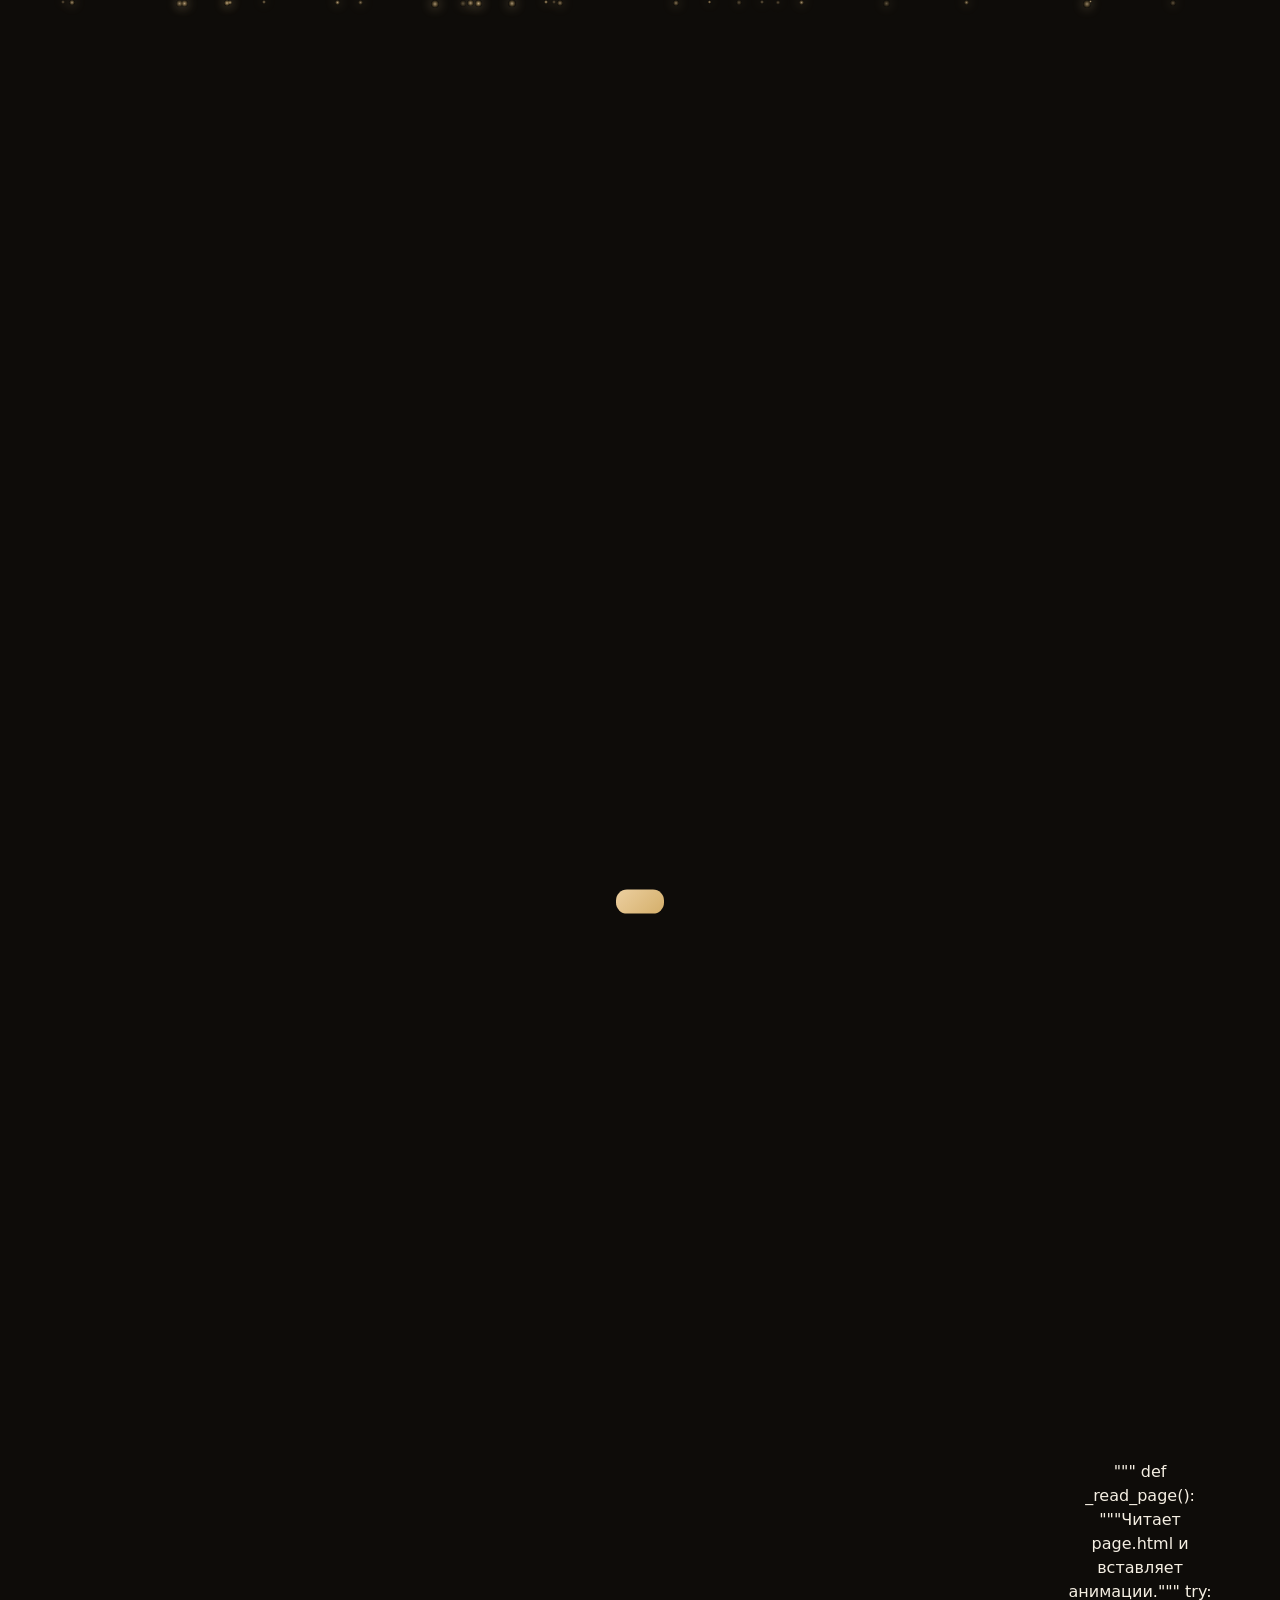
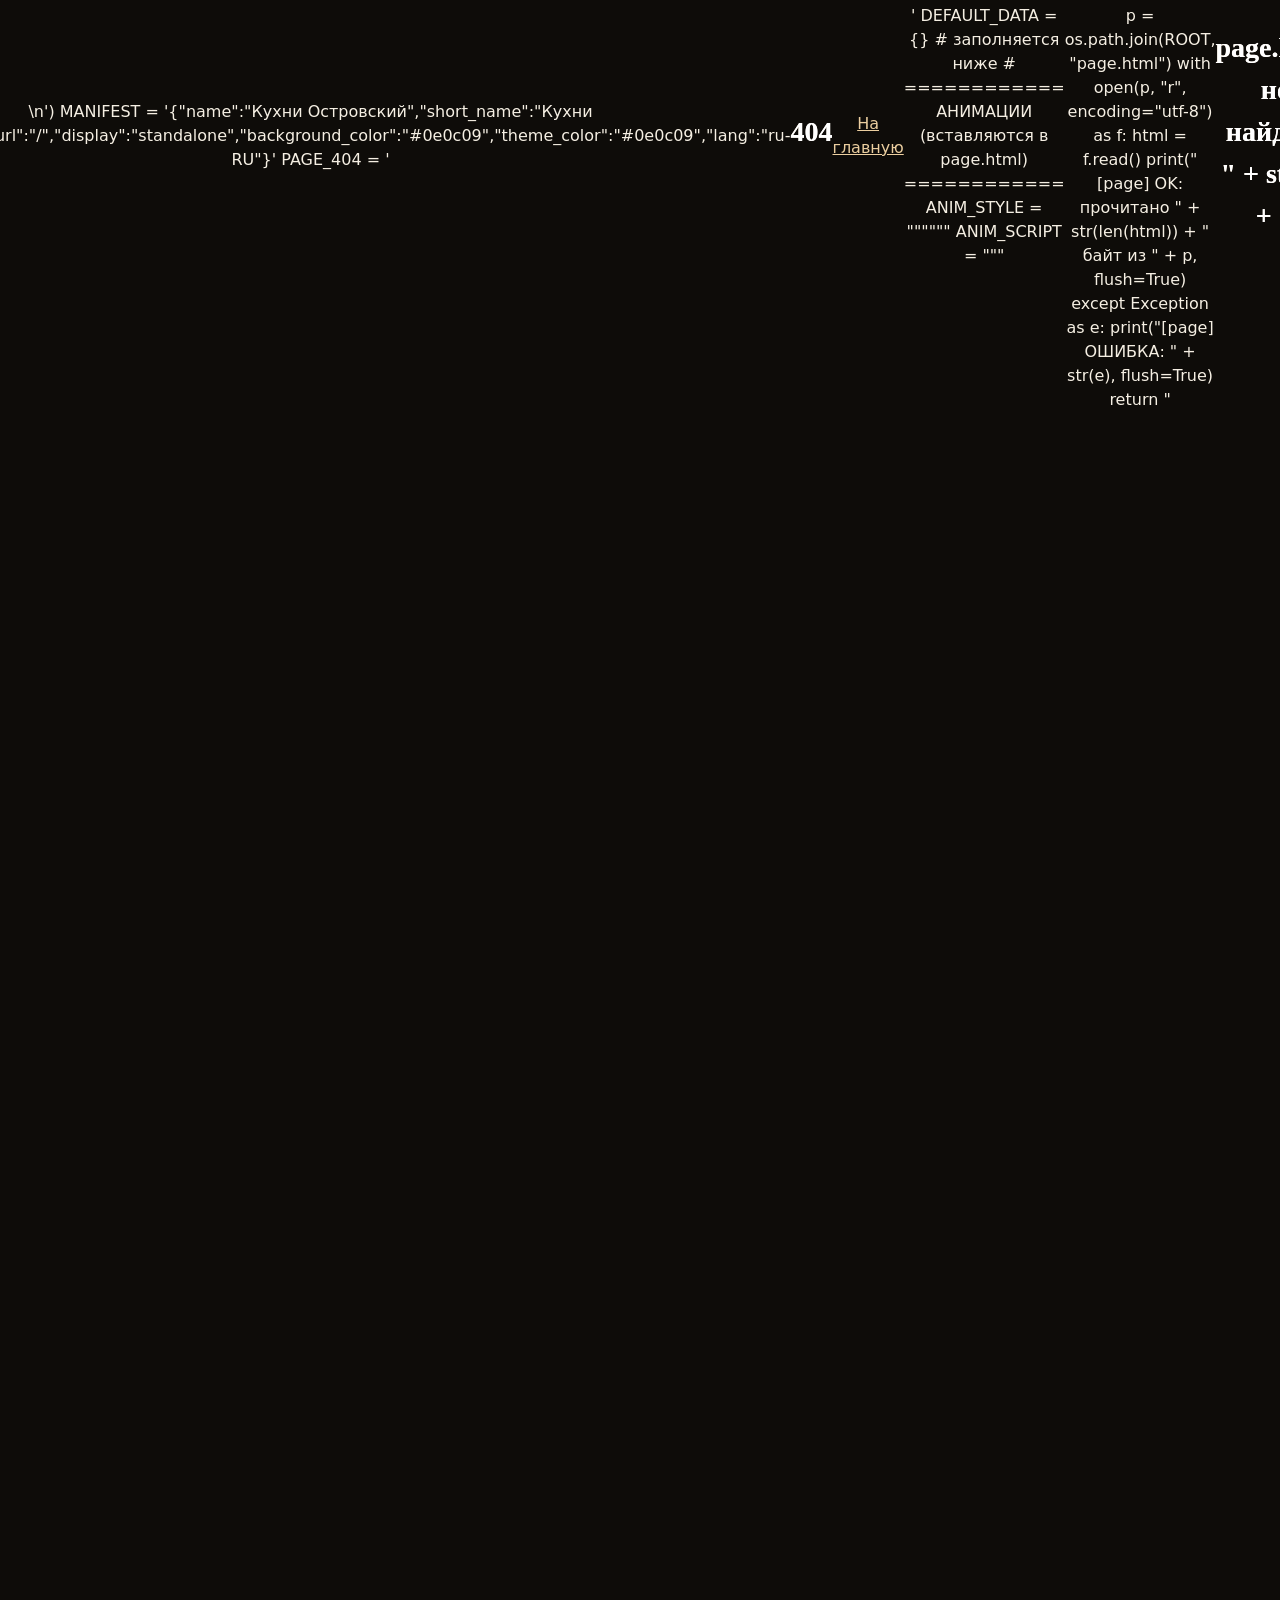
==== commit 3d41f150: "Create index.html" ====
--- a/index.html
+++ b/index.html
@@ -1,760 +1,606 @@
-<!DOCTYPE html>
-<html lang="ru">
-<head>
-<meta charset="UTF-8">
-<meta name="viewport" content="width=device-width, initial-scale=1.0">
-<title>Кухни на заказ Ростов, Батайск, Азов — Кухни Островский | Мебель под ключ</title>
-<meta name="description" content="Кухни на заказ в Ростове, Батайске и Азове. Руководитель мебельной мастерской Островского. Замер, проект, производство, монтаж под ключ. ☎ +7 (950) 846-53-97">
-<meta name="keywords" content="кухни островский, кухни батайск, кухни ростов, кухни азов, кухни на заказ ростов, кухни на заказ батайск, кухни на заказ азов, мебель на заказ ростов, корпусная мебель, шкафы купе, гардеробные, прихожие, мебель островский, кухни под ключ, островский ростов">
-<meta name="robots" content="index, follow, max-snippet:-1, max-image-preview:large">
-<meta name="geo.region" content="RU-ROS">
-<meta name="geo.placename" content="Ростов-на-Дону">
-<meta name="theme-color" content="#17120d">
-<link rel="canonical" href="https://кухниостровский.рф/">
-<!-- Яндекс и Google подтверждение -->
-<meta name="yandex-verification" content="f7e96d07aee79bf3">
-<meta name="google-site-verification" content="dNSAELu64Y7aK5sjz_zpmhoz6YKn2PIZ03UKPwrgnCI">
-<!-- Фавикон: встроенный SVG — виден во всех браузерах и на всех устройствах -->
-<link rel="icon" type="image/svg+xml" href="data:image/svg+xml,%3Csvg xmlns='http://www.w3.org/2000/svg' viewBox='0 0 100 100'%3E%3Crect width='100' height='100' rx='22' fill='%2317120d'/%3E%3Ctext x='50' y='72' font-size='62' font-family='Georgia,serif' font-weight='bold' fill='%23d4b06a' text-anchor='middle'%3EK%3C/text%3E%3C/svg%3E">
-<link rel="apple-touch-icon" href="https://sun9-20.vkuserphoto.ru/s/v1/ig2/2sp8pX_XIyDNZzghUeFMvYeHfkg4Kp7SVOVYhov8iLwAn3vAprbtUJPdXPi5IYkhMH-BR1LanCX8B0gH5rM8NC6c.jpg?quality=95&as=32x32,48x48,72x72,108x108,160x160,240x240,360x360,480x480,540x540,640x640,720x720,1080x1080,1254x1254&from=bu&cs=1254x0">
-<meta property="og:type" content="website">
-<meta property="og:locale" content="ru_RU">
-<meta property="og:url" content="https://кухниостровский.рф/">
-<meta property="og:title" content="Кухни на заказ Ростов, Батайск, Азов | Кухни Островский">
-<meta property="og:description" content="Кухни и корпусная мебель под ключ. Руководитель мебельной мастерской Островского. Бесплатный замер и проект.">
-<meta property="og:site_name" content="Кухни Островский">
-<meta property="og:image" content="https://sun9-70.vkuserphoto.ru/s/v1/ig2/s4A0AFD1sjqbbnq-mAfS6e6lCbOTfaw6skzD08T04rMk8FkgYcORaFyMLFJIPcR9EamDGrZ3fDDamkpzifiUnmkO.jpg?quality=95&from=bu&u=udyioV6Vl_ghNhYbFZ9zjc-ZU_IjlhkVV114xfpUZJs&cs=1280x0">
-<meta property="og:image:width" content="1280">
-<meta property="og:image:height" content="855">
-<script type="application/ld+json">
-{"@context":"https://schema.org","@type":"LocalBusiness","name":"Кухни Островский","alternateName":"Кухни на Заказ — Ростов, Батайск, Азов","url":"https://кухниостровский.рф/","image":"https://sun9-70.vkuserphoto.ru/s/v1/ig2/s4A0AFD1sjqbbnq-mAfS6e6lCbOTfaw6skzD08T04rMk8FkgYcORaFyMLFJIPcR9EamDGrZ3fDDamkpzifiUnmkO.jpg?quality=95&from=bu&u=udyioV6Vl_ghNhYbFZ9zjc-ZU_IjlhkVV114xfpUZJs&cs=1280x0","description":"Кухни и корпусная мебель на заказ в Ростове, Батайске и Азове. Полный цикл под ключ.","telephone":"+79508465397","priceRange":"₽₽","currenciesAccepted":"RUB","address":{"@type":"PostalAddress","addressLocality":"Ростов-на-Дону","addressRegion":"Ростовская область","addressCountry":"RU"},"geo":{"@type":"GeoCoordinates","latitude":47.2357,"longitude":39.7015},"areaServed":[{"@type":"City","name":"Ростов-на-Дону"},{"@type":"City","name":"Батайск"},{"@type":"City","name":"Азов"}],"sameAs":["https://vk.com/mebel.ostrovsky"],"contactPoint":{"@type":"ContactPoint","telephone":"+79508465397","contactType":"customer service","availableLanguage":"Russian"}}
-</script>
-<link rel="preconnect" href="https://fonts.googleapis.com">
-<link rel="preconnect" href="https://fonts.gstatic.com" crossorigin>
-<link href="https://fonts.googleapis.com/css2?family=Cormorant+Garamond:wght@400;500;600;700&family=Manrope:wght@300;400;500;600;700;800&display=swap" rel="stylesheet">
-<!-- Предзагрузка главного фона, чтобы первый экран был мгновенным -->
-<link rel="preload" as="image" fetchpriority="high" href="https://sun9-70.vkuserphoto.ru/s/v1/ig2/s4A0AFD1sjqbbnq-mAfS6e6lCbOTfaw6skzD08T04rMk8FkgYcORaFyMLFJIPcR9EamDGrZ3fDDamkpzifiUnmkO.jpg?quality=95&as=32x21,48x32,72x48,108x72,160x107,240x160,360x241,480x321,540x361,640x428,720x481,1080x722,1280x855,1440x962,2560x1711&from=bu&u=udyioV6Vl_ghNhYbFZ9zjc-ZU_IjlhkVV114xfpUZJs&cs=1280x0">
-<link rel="preconnect" href="https://sun9-70.vkuserphoto.ru">
-<link rel="preconnect" href="https://i.ibb.co">
-
-<style>
-:root{
-  --gold:#b3873f;
-  --gold-soft:#d4b06a;
-  --muted:#ded2bb;
-  --line:rgba(212,176,106,.28);
-}
-*{margin:0;padding:0;box-sizing:border-box}
-html{scroll-behavior:smooth}
-section{scroll-margin-top:90px}
-body{font-family:'Manrope',system-ui,sans-serif;color:#efe6d6;background:#17120d;line-height:1.7;-webkit-font-smoothing:antialiased;overflow-x:hidden}
-h1,h2,h3{font-family:'Cormorant Garamond',Georgia,serif;overflow-wrap:break-word;word-break:break-word}
-img{max-width:100%;display:block}
-a{text-decoration:none;color:inherit}
-ul{list-style:none}
-.wrap{width:100%;max-width:1180px;margin:0 auto;padding:0 20px}
-
-.progress{position:fixed;top:0;left:0;height:3px;z-index:200;background:linear-gradient(90deg,var(--gold),var(--gold-soft));width:0%}
-
-/* ===== КАСТОМНЫЙ КУРСОР ===== */
-.cursor{position:fixed;top:0;left:0;width:34px;height:34px;border:1.5px solid var(--gold-soft);border-radius:50%;pointer-events:none;z-index:9998;transform:translate(-50%,-50%);transition:transform .12s ease,width .25s,height .25s,border-color .25s;mix-blend-mode:difference}
-.cursor.dot{width:6px;height:6px;background:var(--gold-soft);border:none;transition:.1s}
-@media(hover:none){.cursor{display:none}}
-
-/* ШАПКА */
-header{position:fixed;top:0;left:0;right:0;z-index:120;background:rgba(16,12,8,.9);backdrop-filter:blur(14px);transition:background .4s,box-shadow .4s}
-header.solid{background:rgba(23,18,13,.98);box-shadow:0 6px 26px rgba(0,0,0,.5)}
-.nav{display:flex;align-items:center;justify-content:space-between;height:76px;gap:12px}
-
-.logo{display:flex;align-items:center;gap:12px;min-width:0;max-width:100%;cursor:pointer}
-.logo .brand-ava{width:44px;height:44px;border-radius:50%;object-fit:cover;border:2px solid var(--gold);box-shadow:0 0 16px rgba(179,135,63,.55);flex-shrink:0;loading:eager;fetchpriority:high}
-.logo .brand-txt{display:flex;flex-direction:column;min-width:0;line-height:1.15}
-.logo .brand-txt .name{white-space:nowrap;overflow:hidden;text-overflow:ellipsis;font-family:'Cormorant Garamond',serif;font-size:24px;font-weight:700;color:#fff;line-height:1.05;text-shadow:0 2px 10px rgba(0,0,0,.6)}
-.logo .brand-txt .sub{color:var(--gold-soft);font-family:'Manrope',sans-serif;font-size:12px;font-weight:600;letter-spacing:1px;white-space:nowrap;overflow:hidden;text-overflow:ellipsis;max-width:62vw;margin-top:2px}
-
-.menu{position:fixed;top:0;height:76px;right:max(20px,calc((100vw - 1220px)/2));display:flex;gap:22px;align-items:center;z-index:121}
-.menu a{color:rgba(255,255,255,.9);font-size:14px;font-weight:500;transition:.3s;border-bottom:1px solid transparent;padding-bottom:4px;white-space:nowrap}
-.menu a:hover{color:#fff;border-color:var(--gold)}
-.menu a.active{color:var(--gold-soft);border-color:var(--gold)}
-
-.menu-call{display:none}
-
-.burger{display:none;background:none;border:none;cursor:pointer;width:38px;height:38px;position:relative;z-index:130;flex-shrink:0}
-.burger span{position:absolute;left:7px;right:7px;height:2px;background:#fff;transition:.3s;border-radius:2px}
-.burger span:nth-child(1){top:12px}
-.burger span:nth-child(2){top:18px}
-.burger span:nth-child(3){top:24px}
-.burger.open span:nth-child(1){top:18px;transform:rotate(45deg)}
-.burger.open span:nth-child(2){opacity:0}
-.burger.open span:nth-child(3){top:18px;transform:rotate(-45deg)}
-
-.scrim{position:fixed;inset:0;background:rgba(0,0,0,.55);opacity:0;visibility:hidden;transition:.35s;z-index:119;backdrop-filter:blur(2px)}
-.scrim.show{opacity:1;visibility:visible}
-
-.panel{position:relative;min-height:100vh;display:flex;align-items:center;padding:140px 0;overflow:hidden}
-.panel .bg{position:absolute;inset:-20% 0;z-index:0;background-size:cover;background-position:center;will-change:transform;transform:translateZ(0)}
-.panel .bg::after{content:"";position:absolute;inset:0;background:linear-gradient(to right,rgba(23,18,13,.93) 30%,rgba(23,18,13,.62) 65%,rgba(23,18,13,.7))}
-.panel .content{position:relative;z-index:2;width:100%;will-change:transform;transform:translateZ(0)}
-.panel--center .content{text-align:center}
-.panel--center .bg::after{background:rgba(23,18,13,.68)}
-.panel--dark .bg::after{background:rgba(23,18,13,.86)}
-.panel + .panel{margin-top:14px}
-
-.eyebrow{display:inline-block;color:var(--gold-soft);letter-spacing:4px;text-transform:uppercase;font-size:13px;font-weight:600;margin-bottom:18px;border-top:1px solid var(--gold);padding-top:13px}
-h1{font-size:clamp(32px,6.4vw,74px);font-weight:600;line-height:1.12;color:#fff;letter-spacing:.5px;text-shadow:0 3px 22px rgba(0,0,0,.45);overflow-wrap:break-word;word-break:break-word;max-width:100%}
-h1 em{font-style:italic}
-.sub{color:#fff;font-size:clamp(17px,2vw,20px);font-weight:300;margin:24px 0 34px;max-width:560px;text-shadow:0 2px 14px rgba(0,0,0,.55)}
-.btn-row{display:flex;gap:16px;flex-wrap:wrap}
-.btn{position:relative;overflow:hidden;display:inline-block;padding:15px 30px;font-size:14px;font-weight:600;letter-spacing:.6px;text-transform:uppercase;transition:.35s;cursor:pointer;border-radius:8px}
-.btn-solid{background:linear-gradient(135deg,var(--gold-soft),var(--gold));color:#fff;box-shadow:0 10px 30px rgba(179,135,63,.45);animation:btnGlow 3.2s ease-in-out infinite}
-.btn-solid:hover{filter:brightness(1.1);transform:translateY(-3px)}
-.btn-line{border:1px solid rgba(255,255,255,.55);color:#fff;backdrop-filter:blur(4px)}
-.btn-line:hover{background:#fff;color:#17120d}
-.btn::after{content:"";position:absolute;top:0;left:-120%;width:60%;height:100%;background:linear-gradient(120deg,transparent,rgba(255,255,255,.45),transparent);transform:skewX(-20deg);transition:.6s}
-.btn:hover::after{left:130%}
-@keyframes btnGlow{0%,100%{box-shadow:0 10px 30px rgba(179,135,63,.4)}50%{box-shadow:0 10px 46px rgba(212,176,106,.85)}}
-
-/* Градиентный заголовок + золотое мерцание */
-#heroTitle .t-word{background:linear-gradient(120deg,#f4e2b5,var(--gold-soft) 45%,#a9843f);-webkit-background-clip:text;background-clip:text;-webkit-text-fill-color:transparent;text-shadow:none}
-.shimmer{background:linear-gradient(90deg,var(--gold-soft),#fff 35%,var(--gold-soft) 70%);background-size:220% auto;-webkit-background-clip:text;background-clip:text;-webkit-text-fill-color:transparent;animation:shimmerMove 3.2s linear infinite}
-@keyframes shimmerMove{0%{background-position:0% center}100%{background-position:-220% center}}
-h1 em.shimmer{-webkit-text-fill-color:transparent}
-.cta h2.shimmer{-webkit-text-fill-color:transparent}
-
-.scroll-cue{position:absolute;bottom:26px;left:50%;transform:translateX(-50%);z-index:5;color:rgba(255,255,255,.8);font-size:11px;letter-spacing:3px;text-transform:uppercase;text-align:center}
-.scroll-cue .line{width:1px;height:44px;background:rgba(255,255,255,.55);margin:10px auto 0;animation:drip 2s infinite}
-@keyframes drip{0%{transform:scaleY(0);transform-origin:top}50%{transform:scaleY(1);transform-origin:top}51%{transform-origin:bottom}100%{transform:scaleY(0);transform-origin:bottom}}
-
-.sec-head{max-width:680px;margin:0 auto 50px;text-align:center}
-.sec-head .kicker{color:var(--gold-soft);letter-spacing:4px;text-transform:uppercase;font-size:12px;font-weight:600}
-.sec-head h2{font-size:clamp(32px,5vw,48px);font-weight:600;margin:16px 0 14px;line-height:1.15;color:#fff;text-shadow:0 2px 18px rgba(0,0,0,.45)}
-.sec-head p{color:var(--muted);font-size:16px}
-h2.k{font-size:clamp(32px,5vw,46px);color:#fff;font-weight:600;margin:16px 0 14px;text-align:center;text-shadow:0 2px 18px rgba(0,0,0,.45)}
-
-.stats{display:grid;grid-template-columns:repeat(4,1fr);gap:30px;text-align:center}
-.stat .num{font-family:'Cormorant Garamond',serif;font-size:60px;font-weight:600;color:var(--gold-soft);line-height:1;text-shadow:0 3px 22px rgba(0,0,0,.55)}
-.stat .lbl{color:var(--muted);font-size:14px;margin-top:10px}
-
-.about{display:grid;grid-template-columns:1fr 1.1fr;gap:70px;align-items:center}
-.about-card{background:rgba(23,18,13,.78);backdrop-filter:blur(12px);border:1px solid var(--line);padding:50px 42px;text-align:center;border-radius:16px}
-.avatar{width:130px;height:130px;border-radius:50%;margin:0 auto 22px;overflow:hidden;border:2px solid var(--gold);position:relative}
-.avatar img{width:100%;height:100%;object-fit:cover}
-.avatar::after{content:"";position:absolute;inset:0;border-radius:50%;box-shadow:inset 0 0 0 3px rgba(212,176,106,.4)}
-.about-card h3{font-size:28px;color:#fff}
-.about-card .role{color:var(--gold-soft);font-size:14px;margin-top:4px}
-.about-card .sep{width:46px;height:1px;background:var(--gold);margin:22px auto}
-.about-card p{color:var(--muted);font-size:15px}
-.about-body .kicker{color:var(--gold-soft);letter-spacing:4px;text-transform:uppercase;font-size:12px;font-weight:600}
-.about-body h2{font-size:clamp(30px,4vw,44px);font-weight:600;margin:16px 0 22px;line-height:1.15;color:#fff;text-shadow:0 2px 18px rgba(0,0,0,.45)}
-.about-body p{color:var(--muted);font-size:16px;margin-bottom:26px}
-.features{display:grid;grid-template-columns:1fr 1fr;gap:16px}
-.features li{position:relative;padding-left:34px;color:#efe6d6;font-size:15px;overflow-wrap:break-word}
-.features li::before{content:"";position:absolute;left:0;top:6px;width:16px;height:16px;border:1.5px solid var(--gold);border-radius:50%}
-.features li::after{content:"✓";position:absolute;left:3px;top:5px;font-size:11px;color:var(--gold-soft);font-weight:700}
-
-.consult .phone{display:block;font-family:'Manrope',sans-serif;font-weight:700;font-size:clamp(30px,5vw,50px);color:var(--gold-soft);letter-spacing:1px;margin-top:10px;white-space:nowrap}
-.consult p{color:var(--muted);font-size:16px;margin:30px auto 0;max-width:600px;line-height:1.8;overflow-wrap:break-word}
-
-.carousel{position:relative;max-width:1120px;margin:0 auto}
-.car-track{display:flex;gap:18px;overflow-x:auto;scroll-snap-type:x mandatory;-webkit-overflow-scrolling:touch;padding:8px 6px 20px;scrollbar-width:none}
-.car-track::-webkit-scrollbar{display:none}
-.car-nav{position:absolute;top:38%;transform:translateY(-50%);width:46px;height:46px;border-radius:50%;background:rgba(23,18,13,.75);backdrop-filter:blur(8px);border:1px solid var(--gold);color:var(--gold-soft);font-size:22px;cursor:pointer;display:flex;align-items:center;justify-content:center;transition:.3s;z-index:5}
-.car-nav:hover{background:var(--gold);color:#17120d}
-.car-prev{left:-14px}
-.car-next{right:-14px}
-.car-dots{display:flex;justify-content:center;gap:8px;margin-top:10px;flex-wrap:wrap}
-.car-dot{width:9px;height:9px;border-radius:50%;background:rgba(255,255,255,.3);cursor:pointer;transition:.3s;border:none}
-.car-dot.active{background:var(--gold-soft);transform:scale(1.3)}
-
-.car-slide{flex:0 0 auto;width:min(78vw,440px);scroll-snap-align:center;border-radius:16px;overflow:hidden;border:1px solid var(--line);background:rgba(23,18,13,.7);cursor:zoom-in}
-.car-slide img{width:100%;height:300px;object-fit:cover;display:block;transition:transform .5s ease;loading:lazy;decoding:async}
-.car-slide:hover img{transform:scale(1.06)}
-
-.rev-track{align-items:flex-start}
-.rev-card{scroll-snap-align:center;background:linear-gradient(160deg,rgba(23,18,13,.92),rgba(23,18,13,.8));backdrop-filter:blur(12px);border:1px solid var(--line);border-radius:18px;padding:22px 24px;width:min(82vw,520px);flex:0 0 auto;display:flex;flex-direction:column;box-shadow:0 14px 40px rgba(0,0,0,.45);position:relative;overflow:hidden}
-.rev-card::before{content:"";position:absolute;top:0;left:0;right:0;height:2px;background:linear-gradient(90deg,transparent,var(--gold-soft),transparent);opacity:.7}
-.rev-head{display:flex;align-items:center;gap:12px;margin-bottom:12px;flex-wrap:wrap}
-.rev-ava{width:50px;height:50px;border-radius:50%;object-fit:cover;border:2px solid var(--gold);box-shadow:0 0 12px rgba(179,135,63,.4);flex-shrink:0;loading:lazy;decoding:async}
-.rev-name{color:#fff;font-weight:700;font-size:15px}
-.rev-sub{color:var(--muted);font-size:11px;margin-top:2px}
-.rev-stars{color:var(--gold-soft);letter-spacing:3px;font-size:14px;margin-left:auto;white-space:nowrap}
-.rev-text{color:#e7ddc8;font-size:14px;line-height:1.6;font-weight:300;text-align:left;overflow-wrap:break-word;word-break:break-word}
-.rev-video{margin-top:12px;border-radius:12px;overflow:hidden;border:1px solid var(--line)}
-.rev-video iframe{width:100%;height:200px;border:0;display:block;loading:lazy}
-
-.svc-grid{display:grid;grid-template-columns:repeat(3,1fr);gap:22px}
-.svc{position:relative;background:rgba(23,18,13,.68);backdrop-filter:blur(10px);border:1px solid var(--line);padding:36px 30px;transition:.4s;border-radius:14px;overflow-wrap:break-word}
-.svc::before{content:"";position:absolute;inset:0;border-radius:14px;padding:1px;background:linear-gradient(135deg,var(--gold-soft),transparent 40%,transparent 60%,var(--gold-soft));-webkit-mask:linear-gradient(#fff 0 0) content-box,linear-gradient(#fff 0 0);-webkit-mask-composite:xor;mask-composite:exclude;opacity:0;transition:.4s;pointer-events:none}
-.svc:hover{transform:translateY(-6px);background:rgba(23,18,13,.88)}
-.svc:hover::before{opacity:1}
-.svc svg{width:34px;height:34px;stroke:var(--gold-soft);fill:none;stroke-width:1.4;margin-bottom:20px}
-.svc h3{font-size:23px;color:#fff;margin-bottom:10px}
-.svc p{color:var(--muted);font-size:14.5px}
-
-.steps{display:grid;grid-template-columns:repeat(3,1fr);gap:22px}
-.step{position:relative;padding:30px 24px;background:rgba(23,18,13,.65);backdrop-filter:blur(8px);border:1px solid var(--line);border-radius:14px;transition:.3s;overflow-wrap:break-word}
-.step:hover{transform:translateY(-4px);border-color:var(--gold)}
-.step .n{font-family:'Cormorant Garamond',serif;font-size:56px;color:var(--gold-soft);line-height:1}
-.step h3{font-size:22px;color:#fff;margin:14px 0 8px}
-.step p{color:var(--muted);font-size:14.5px}
-
-.guar-grid{display:grid;grid-template-columns:repeat(4,1fr);gap:22px}
-.guar{position:relative;background:rgba(23,18,13,.68);backdrop-filter:blur(10px);border:1px solid var(--line);padding:36px 26px;text-align:center;transition:.35s;border-radius:14px;overflow-wrap:break-word}
-.guar::before{content:"";position:absolute;inset:0;border-radius:14px;padding:1px;background:linear-gradient(135deg,var(--gold-soft),transparent 40%,transparent 60%,var(--gold-soft));-webkit-mask:linear-gradient(#fff 0 0) content-box,linear-gradient(#fff 0 0);-webkit-mask-composite:xor;mask-composite:exclude;opacity:0;transition:.4s}
-.guar:hover{transform:translateY(-5px);background:rgba(23,18,13,.85)}
-.guar:hover::before{opacity:1}
-.guar .ico{width:52px;height:52px;margin:0 auto 18px;border:1px solid var(--gold);border-radius:50%;display:flex;align-items:center;justify-content:center;color:var(--gold-soft)}
-.guar .ico svg{width:22px;height:22px;stroke:currentColor;fill:none;stroke-width:1.5}
-.guar h3{font-size:19px;color:#fff;margin-bottom:8px}
-.guar p{color:var(--muted);font-size:13.5px}
-
-.contact-grid{display:grid;grid-template-columns:1fr 1fr;gap:60px;align-items:start}
-.contact-info h2{font-size:clamp(30px,4.5vw,46px);color:#fff;margin:16px 0 14px;line-height:1.1;text-shadow:0 2px 18px rgba(0,0,0,.45)}
-.contact-info .kicker{color:var(--gold-soft);letter-spacing:4px;text-transform:uppercase;font-size:12px;font-weight:600}
-.contact-info>p{color:var(--muted);font-size:16px;margin-bottom:32px}
-.c-line{display:flex;align-items:flex-start;gap:20px;margin-bottom:26px}
-.c-ico{width:44px;height:44px;border:1px solid var(--gold);border-radius:50%;display:flex;align-items:center;justify-content:center;color:var(--gold-soft);flex-shrink:0}
-.c-ico svg{width:18px;height:18px;stroke:currentColor;fill:none;stroke-width:1.5}
-.c-line .lab{font-size:11px;letter-spacing:2px;text-transform:uppercase;color:var(--muted);margin-bottom:3px}
-.c-line .val{font-size:19px;font-weight:600;color:#efe6d6;overflow-wrap:break-word;word-break:break-word}
-.c-line a.val:hover{color:var(--gold-soft)}
-.call-block{background:rgba(23,18,13,.78);backdrop-filter:blur(12px);border:1px solid var(--line);padding:44px 34px;text-align:center;border-radius:16px}
-.call-block .cb-lab{font-size:14px;letter-spacing:3px;text-transform:uppercase;color:var(--gold-soft)}
-.call-block .cb-num{display:block;font-family:'Manrope',sans-serif;font-weight:700;font-size:clamp(28px,4vw,44px);color:#fff;margin:14px 0 20px;white-space:nowrap}
-.call-block .cb-num:hover{color:var(--gold-soft)}
-.call-block .cb-hint{color:var(--muted);font-size:14.5px;line-height:1.8;overflow-wrap:break-word}
-
-/* Кнопки связи */
-.contact-actions{display:flex;flex-direction:column;gap:12px;margin-top:24px}
-.c-action{display:flex;align-items:center;justify-content:center;gap:10px;width:100%;padding:15px 18px;border-radius:12px;font-weight:700;font-size:15px;letter-spacing:.4px;transition:.3s;color:#fff}
-.c-action svg{width:20px;height:20px;fill:none;stroke:currentColor;stroke-width:1.8}
-.c-action.c-call{background:linear-gradient(135deg,var(--gold-soft),var(--gold));color:#17120d;box-shadow:0 10px 26px rgba(179,135,63,.4)}
-.c-action.c-call:hover{filter:brightness(1.1);transform:translateY(-2px)}
-.c-action.c-tg{background:rgba(64,169,242,.16);border:1px solid rgba(64,169,242,.45);color:#8fd0ff}
-.c-action.c-tg:hover{background:rgba(64,169,242,.28);transform:translateY(-2px)}
-.c-action.c-max{background:rgba(177,88,252,.16);border:1px solid rgba(177,88,252,.45);color:#e0b8ff}
-.c-action.c-max:hover{background:rgba(177,88,252,.28);transform:translateY(-2px)}
-
-.cta{text-align:center;padding:100px 0;position:relative}
-.cta h2{font-size:clamp(32px,5vw,52px);color:#fff;font-weight:600;margin-bottom:16px;text-shadow:0 3px 20px rgba(0,0,0,.45)}
-.cta p{color:var(--muted);font-size:17px;max-width:600px;margin:0 auto 34px;overflow-wrap:break-word}
-
-footer{background:rgba(16,12,8,.97);color:var(--muted);padding:44px 20px;text-align:center;font-size:13.5px;border-top:1px solid rgba(179,135,63,.2)}
-footer .flogo{font-family:'Cormorant Garamond',serif;font-size:26px;color:#fff;margin-bottom:10px;line-height:1.3}
-footer .flogo span{color:var(--gold-soft);font-size:15px;font-family:'Manrope',sans-serif;font-weight:500;letter-spacing:1px}
-
-.cookie-bar{position:fixed;bottom:0;left:0;right:0;z-index:150;background:rgba(16,12,8,.97);backdrop-filter:blur(10px);border-top:1px solid var(--line);padding:16px 24px;display:flex;align-items:center;justify-content:space-between;gap:20px;flex-wrap:wrap;transform:translateY(100%);transition:.5s}
-.cookie-bar.show{transform:none}
-.cookie-bar p{color:var(--muted);font-size:13px;max-width:720px;line-height:1.5}
-.cookie-bar .btn{flex-shrink:0;padding:12px 24px}
-
-/* Лайтбокс */
-.lightbox{position:fixed;inset:0;z-index:3000;background:rgba(10,7,4,.94);display:none;align-items:center;justify-content:center;flex-direction:column;gap:16px}
-.lightbox.open{display:flex}
-.lightbox img{max-width:92vw;max-height:84vh;border-radius:12px;border:1px solid var(--gold);box-shadow:0 20px 70px rgba(0,0,0,.7)}
-.lb-close{position:absolute;top:18px;right:24px;background:none;border:none;color:#fff;font-size:44px;cursor:pointer;z-index:5;line-height:1}
-.lb-nav{position:absolute;top:50%;transform:translateY(-50%);width:52px;height:52px;border-radius:50%;background:rgba(212,176,106,.15);border:1px solid var(--gold);color:var(--gold-soft);font-size:26px;cursor:pointer;display:flex;align-items:center;justify-content:center;transition:.3s}
-.lb-nav:hover{background:var(--gold);color:#17120d}
-.lb-prev{left:18px}.lb-next{right:18px}
-.lb-count{color:var(--muted);font-size:13px}
-
-.reveal{opacity:0;transform:translateY(36px);transition:opacity .9s ease,transform .9s ease}
-.reveal.in{opacity:1;transform:none}
-.stats .reveal:nth-child(1){transition-delay:.05s}.stats .reveal:nth-child(2){transition-delay:.15s}.stats .reveal:nth-child(3){transition-delay:.25s}.stats .reveal:nth-child(4){transition-delay:.35s}
-.steps .reveal:nth-child(2){transition-delay:.08s}.steps .reveal:nth-child(3){transition-delay:.16s}.steps .reveal:nth-child(4){transition-delay:.24s}.steps .reveal:nth-child(5){transition-delay:.32s}.steps .reveal:nth-child(6){transition-delay:.4s}
-.svc-grid .reveal:nth-child(2){transition-delay:.08s}.svc-grid .reveal:nth-child(3){transition-delay:.16s}.svc-grid .reveal:nth-child(4){transition-delay:.24s}.svc-grid .reveal:nth-child(5){transition-delay:.32s}.svc-grid .reveal:nth-child(6){transition-delay:.4s}
-.guar-grid .reveal:nth-child(2){transition-delay:.08s}.guar-grid .reveal:nth-child(3){transition-delay:.16s}.guar-grid .reveal:nth-child(4){transition-delay:.24s}
-
-.t-word{display:inline-block;opacity:0;transform:translateY(12px);transition:opacity .5s ease,transform .5s ease;word-break:break-word}
-.t-word.on{opacity:1;transform:none}
-
-@media(max-width:1024px){
-  .stats{grid-template-columns:repeat(2,1fr);gap:40px}
-  .svc-grid{grid-template-columns:repeat(2,1fr)}
-  .guar-grid{grid-template-columns:repeat(2,1fr)}
-}
-@media(max-width:860px){
-  .menu{position:fixed;top:0;right:0;bottom:0;width:min(320px,84vw);background:linear-gradient(180deg,#1c160e,#12100a);flex-direction:column;justify-content:flex-start;gap:6px;padding:100px 36px 40px;transform:translateX(100%);transition:transform .4s cubic-bezier(.22,.61,.36,1);z-index:125;opacity:0;visibility:hidden;box-shadow:-20px 0 50px rgba(0,0,0,.5);overflow-y:auto;height:auto}
-  .menu.open{transform:none;opacity:1;visibility:visible}
-  .menu a{font-size:20px;font-family:'Cormorant Garamond',serif;color:#fff;border-bottom:1px solid rgba(212,176,106,.15);padding:14px 0;display:block}
-  .menu a:hover{color:var(--gold-soft)}
-  .menu a.active{color:var(--gold-soft);border-color:var(--gold);border-bottom-color:var(--gold)}
-  .menu-call{display:block;margin-top:auto;padding-top:20px}
-  .menu-call a{display:flex;align-items:center;justify-content:center;gap:10px;width:100%;background:linear-gradient(135deg,var(--gold-soft),var(--gold));color:#fff;font-family:'Manrope',sans-serif;font-size:15px;font-weight:700;letter-spacing:.5px;text-transform:uppercase;border:none;border-radius:12px;padding:16px 18px;box-shadow:0 10px 26px rgba(179,135,63,.4)}
-  .burger{display:block}
-  .scrim{display:block}
-  .about{grid-template-columns:1fr;gap:40px}
-  .features{grid-template-columns:1fr}
-  .steps{grid-template-columns:1fr;gap:22px}
-  .contact-grid{grid-template-columns:1fr;gap:40px}
-  .panel{padding:120px 0}
-  .car-nav{display:none}
-  .rev-card{width:86vw}
-}
-@media(max-width:520px){
-  .logo .brand-ava{width:40px;height:40px}
-  .logo .brand-txt .name{font-size:20px}
-  .logo .brand-txt .sub{font-size:11px;max-width:54vw}
-  .nav{height:66px}
-  .panel{min-height:auto;padding:100px 0 60px}
-  h1{font-size:33px}
-  .btn-row{width:100%}
-  .btn{width:100%;text-align:center}
-  .stat .num{font-size:46px}
-  .scroll-cue{display:none}
-  .car-slide{width:84vw}
-  .car-slide img{height:210px}
-  .svc-grid{grid-template-columns:1fr}
-  .guar-grid{grid-template-columns:1fr}
-  .rev-card{width:92vw;padding:16px}
-  .rev-head{gap:10px}
-  .rev-ava{width:46px;height:46px}
-  .rev-name{font-size:14px}
-  .rev-sub{font-size:10px}
-  .rev-stars{font-size:13px;display:block;margin:6px 0 0}
-  .rev-text{font-size:13px;line-height:1.55}
-  .rev-video iframe{height:180px}
-  .consult .phone{font-size:26px}
-  .call-block .cb-num{font-size:24px}
-  .menu{padding:92px 28px 30px}
-  .lb-nav{width:44px;height:44px;font-size:22px}
-}
-@media(max-width:380px){
-  .car-slide{width:88vw}
-  .car-slide img{height:190px}
-  .rev-card{width:94vw;padding:14px}
-  .rev-text{font-size:12.5px}
-  .rev-video iframe{height:160px}
-}
-</style>
-</head>
-<body>
-
-<div class="progress" id="progress"></div>
-
-<!-- Кастомный курсор -->
-<div class="cursor" id="cursor"></div>
-
-<header id="header">
-  <div class="wrap nav">
-    <a href="#top" class="logo" id="logo">
-      <img class="brand-ava" src="https://sun9-20.vkuserphoto.ru/s/v1/ig2/2sp8pX_XIyDNZzghUeFMvYeHfkg4Kp7SVOVYhov8iLwAn3vAprbtUJPdXPi5IYkhMH-BR1LanCX8B0gH5rM8NC6c.jpg?quality=95&as=32x32,48x48,72x72,108x108,160x160,240x240,360x360,480x480,540x540,640x640,720x720,1080x1080,1254x1254&from=bu&cs=1254x0" alt="Кухни Островский">
-      <span class="brand-txt"><span class="name">Кухни Островский</span><span class="sub">Ростов · Батайск · Азов</span></span>
-    </a>
-    <button class="burger" id="burger" aria-label="Меню"><span></span><span></span><span></span></button>
-  </div>
+# -*- coding: utf-8 -*-
+"""
+mebel.py — Кухни Островский: сайт + /admin
+Читает page.html, вставляет анимации, проксирует VK-картинки, синхронит с Supabase.
+"""
+import base64, concurrent.futures, gzip, hashlib, io, json, os, re, secrets, threading, time, urllib.request
+from datetime import date
+from http.server import BaseHTTPRequestHandler, ThreadingHTTPServer
+from http.cookies import SimpleCookie
+from urllib.parse import parse_qs
+
+try:
+    from supabase import create_client
+    _SUPABASE_LIB = True
+except Exception:
+    _SUPABASE_LIB = False
+
+PORT = int(os.environ.get("PORT", "8080"))
+DOMAIN = "https://кухниостровский.рф"
+ROOT = os.path.dirname(os.path.abspath(__file__))
+
+SUPABASE_URL = os.environ.get("SUPABASE_URL", "https://hliafkrpvmntpctmqwfu.supabase.co")
+SUPABASE_ANON = os.environ.get("SUPABASE_ANON_KEY",
+    "eyJhbGciOiJIUzI1NiIsInR5cCI6IkpXVCJ9.eyJpc3MiOiJzdXBhYmFzZSIsInJlZiI6ImhsaWFma3Jwdm1udHBjdG1xd2Z1Iiwicm9sZSI6ImFub24iLCJpYXQiOjE3OTEyMDQ1NzYsImV4cCI6MjEwNjc4MDU3Nn0.yi57-Ty1iIfhnEh80_zvifhX1W_JX2qCl7QrARuJ2ns")
+SUPABASE_SERVICE = os.environ.get("SUPABASE_SERVICE_KEY",
+    "eyJhbGciOiJIUzI1NiIsInR5cCI6IkpXVCJ9.eyJpc3MiOiJzdXBhYmFzZSIsInJlZiI6ImhsaWFma3Jwdm1udHBjdG1xd2Z1Iiwicm9sZSI6InNlcnZpY2Vfcm9sZSIsImlhdCI6MTc5MTIwNDU3NiwiZXhwIjoyMTA2NzgwNTc2fQ.Yr4z9vx6kF9ZINNNUjUn43GYi-A2BmBfg8uyrOtmDWo")
+ADMIN_LOGIN_ENV = os.environ.get("ADMIN_LOGIN", "кухниост")
+ADMIN_PASSWORD_ENV = os.environ.get("ADMIN_PASSWORD", "романкух")
+
+SESSION_TTL = 604800
+MAX_UPLOAD = 8 * 1024 * 1024
+DATA_ROW_ID = 1
+CACHE_TTL = 15
+
+FAVICON_URL = "https://sun9-20.vkuserphoto.ru/s/v1/ig2/2sp8pX_XIyDNZzghUeFMvYeHfkg4Kp7SVOVYhov8iLwAn3vAprbtUJPdXPi5IYkhMH-BR1LanCX8B0gH5rM8NC6c.jpg?quality=95&cs=1254x0"
+
+ROBOTS = "User-agent: *\nAllow: /\n\nHost: кухниостровский.рф\n\nSitemap: {}/sitemap.xml\n".format(DOMAIN)
+SITEMAP = ('<?xml version="1.0" encoding="UTF-8"?>\n<urlset xmlns="http://www.sitemaps.org/schemas/sitemap/0.9">\n'
+           '  <url>\n    <loc>' + DOMAIN + '/</loc>\n    <lastmod>' + date.today().isoformat() +
+           '</lastmod>\n    <changefreq>weekly</changefreq>\n    <priority>1.0</priority>\n  </url>\n</urlset>\n')
+MANIFEST = '{"name":"Кухни Островский","short_name":"Кухни Островский","start_url":"/","display":"standalone","background_color":"#0e0c09","theme_color":"#0e0c09","lang":"ru-RU"}'
+PAGE_404 = '<!DOCTYPE html><html lang="ru"><head><meta charset="UTF-8"><title>404</title></head><body style="background:#0e0c09;color:#f5efe3;font-family:system-ui;text-align:center;padding:80px"><h1>404</h1><p><a style="color:#eccfa0" href="/">На главную</a></p></body></html>'
+
+DEFAULT_DATA = {}  # заполняется ниже
+
+# ============ АНИМАЦИИ (вставляются в page.html) ============
+ANIM_STYLE = """<style id="goldAnimations">
+@keyframes shimmerX{0%{background-position:-200% 0}100%{background-position:200% 0}}
+@keyframes goldGradient{0%{background-position:0% 50%}50%{background-position:100% 50%}100%{background-position:0% 50%}}
+@keyframes particleFloat{0%{transform:translateY(100vh) scale(.5);opacity:0}10%{opacity:1}90%{opacity:.85}100%{transform:translateY(-100px) scale(1.1);opacity:0}}
+@keyframes rippleAnim{to{transform:scale(4);opacity:0}}
+@keyframes glowPulse{0%,100%{text-shadow:0 0 10px rgba(236,207,160,.3)}50%{text-shadow:0 0 30px rgba(236,207,160,.8),0 0 60px rgba(212,175,106,.5)}}
+h1,h2.k,.sec-head h2,.about-body h2,.contact-info h2,.cta h2{background-image:linear-gradient(90deg,#faf3e6 0%,#faf3e6 30%,#eccfa0 50%,#faf3e6 70%,#faf3e6 100%);background-size:220% 100%;-webkit-background-clip:text;background-clip:text;transition:background-position 1.6s ease;background-position:100% 0}
+h1 em,.shimmer,h1 em.shimmer{background-image:linear-gradient(90deg,#eccfa0,#fff 35%,#eccfa0 70%,#eccfa0 100%);background-size:220% auto;-webkit-background-clip:text;background-clip:text;-webkit-text-fill-color:transparent;animation:shimmerX 4s linear infinite}
+.js .anim-visible h1,.js h1.anim-visible,.js .anim-visible h2,.js h2.anim-visible{background-position:0% 0}
+.js .stat,.js .svc,.js .step,.js .guar,.js .city,.js .car-slide,.js .rev-card,.js .about-card,.js .about-body,.js .call-block,.js .contact-info,.js .sec-head{opacity:0;transform:translateY(30px);transition:opacity .9s cubic-bezier(.22,.61,.36,1),transform .9s cubic-bezier(.22,.61,.36,1)}
+.js .stat.anim-in,.js .svc.anim-in,.js .step.anim-in,.js .guar.anim-in,.js .city.anim-in,.js .car-slide.anim-in,.js .rev-card.anim-in,.js .about-card.anim-in,.js .about-body.anim-in,.js .call-block.anim-in,.js .contact-info.anim-in,.js .sec-head.anim-in{opacity:1;transform:translateY(0)}
+.js .stats .stat:nth-child(2){transition-delay:.12s}.js .stats .stat:nth-child(3){transition-delay:.24s}.js .stats .stat:nth-child(4){transition-delay:.36s}
+.js .svc-grid .svc:nth-child(2){transition-delay:.1s}.js .svc-grid .svc:nth-child(3){transition-delay:.2s}.js .svc-grid .svc:nth-child(4){transition-delay:.3s}.js .svc-grid .svc:nth-child(5){transition-delay:.4s}.js .svc-grid .svc:nth-child(6){transition-delay:.5s}
+.js .steps .step:nth-child(2){transition-delay:.1s}.js .steps .step:nth-child(3){transition-delay:.2s}.js .steps .step:nth-child(4){transition-delay:.3s}.js .steps .step:nth-child(5){transition-delay:.4s}.js .steps .step:nth-child(6){transition-delay:.5s}
+.js .guar-grid .guar:nth-child(2){transition-delay:.12s}.js .guar-grid .guar:nth-child(3){transition-delay:.24s}.js .guar-grid .guar:nth-child(4){transition-delay:.36s}
+.js .city-grid .city:nth-child(2){transition-delay:.14s}.js .city-grid .city:nth-child(3){transition-delay:.28s}
+.btn{position:relative;overflow:hidden;transform:translateZ(0)}
+.btn .ripple-el{position:absolute;border-radius:50%;background:radial-gradient(circle,rgba(255,255,255,.55),transparent 70%);transform:scale(0);animation:rippleAnim .8s ease-out forwards;pointer-events:none}
+.btn-solid{background-size:200% 200%;animation:goldGradient 6s ease infinite}
+#goldParticles{position:fixed;inset:0;z-index:1;pointer-events:none;overflow:hidden}
+#goldParticles span{position:absolute;width:6px;height:6px;border-radius:50%;background:radial-gradient(circle,rgba(236,207,160,.9),rgba(212,175,106,.4) 40%,transparent 70%);box-shadow:0 0 12px rgba(236,207,160,.55);animation:particleFloat linear infinite}
+.svc svg,.guar .ico,.c-ico,.vb-play{transition:transform .55s cubic-bezier(.34,1.56,.64,1),filter .35s}
+.svc:hover svg{transform:scale(1.18) rotate(-8deg);filter:drop-shadow(0 0 12px rgba(236,207,160,.9))}
+.guar:hover .ico{transform:scale(1.18) rotate(8deg);box-shadow:0 0 30px rgba(236,207,160,.5)}
+.c-line:hover .c-ico{transform:scale(1.16) rotate(-6deg);box-shadow:0 0 22px rgba(236,207,160,.55)}
+.rev-stars{background:linear-gradient(90deg,#eccfa0,#fff 50%,#eccfa0 100%);background-size:200% auto;-webkit-background-clip:text;background-clip:text;-webkit-text-fill-color:transparent;animation:shimmerX 3s linear infinite}
+.eyebrow,.kicker,.sec-head .kicker{background:linear-gradient(90deg,rgba(236,207,160,.85),#fff 50%,rgba(236,207,160,.85));background-size:220% auto;-webkit-background-clip:text;background-clip:text;-webkit-text-fill-color:transparent;animation:shimmerX 4.5s linear infinite}
+.car-slide img{transition:transform 1.1s cubic-bezier(.22,.61,.36,1)}
+.car-slide:hover img{transform:scale(1.12)}
+.gold-divider b{animation:glowPulse 2.8s ease-in-out infinite}
+@media (prefers-reduced-motion: reduce){*,*::before,*::after{animation-duration:.01ms !important;transition-duration:.01ms !important}}
+</style>"""
+
+ANIM_SCRIPT = """<script id="goldAnimationScript">
+(function(){
+  if(!('IntersectionObserver' in window))return;
+  if(matchMedia('(prefers-reduced-motion: reduce)').matches){
+    document.querySelectorAll('.stat,.svc,.step,.guar,.city,.car-slide,.rev-card,.about-card,.about-body,.call-block,.contact-info,.sec-head').forEach(function(el){el.classList.add('anim-in')});
+    document.documentElement.classList.remove('js');return;
+  }
+  var io=new IntersectionObserver(function(es){es.forEach(function(e){if(e.isIntersecting){e.target.classList.add('anim-in');io.unobserve(e.target)}})},{threshold:0.12});
+  document.querySelectorAll('.stat,.svc,.step,.guar,.city,.car-slide,.rev-card,.about-card,.about-body,.call-block,.contact-info,.sec-head').forEach(function(el){io.observe(el)});
+  var headIo=new IntersectionObserver(function(es){es.forEach(function(e){if(e.isIntersecting){e.target.classList.add('anim-visible');headIo.unobserve(e.target)}})},{threshold:0.5});
+  document.querySelectorAll('h1,h2.k,.sec-head h2,.about-body h2,.contact-info h2,.cta h2').forEach(function(el){headIo.observe(el)});
+  (function(){var c=document.createElement('div');c.id='goldParticles';document.body.appendChild(c);var n=window.innerWidth<700?14:28;for(var i=0;i<n;i++){var s=document.createElement('span');var sz=3+Math.random()*5;s.style.width=sz+'px';s.style.height=sz+'px';s.style.left=(Math.random()*100)+'%';s.style.animationDuration=(14+Math.random()*18)+'s';s.style.animationDelay=(-Math.random()*20)+'s';s.style.opacity=(0.35+Math.random()*0.55);c.appendChild(s)}})();
+  document.addEventListener('click',function(e){var btn=e.target.closest('.btn, .c-action, .car-dot, .soc');if(!btn)return;var r=btn.getBoundingClientRect();var rp=document.createElement('span');rp.className='ripple-el';var s=Math.max(r.width,r.height);rp.style.width=s+'px';rp.style.height=s+'px';rp.style.left=(e.clientX-r.left-s/2)+'px';rp.style.top=(e.clientY-r.top-s/2)+'px';btn.appendChild(rp);setTimeout(function(){rp.remove()},850)},{passive:true});
+  var fine=matchMedia('(hover:hover) and (pointer:fine)').matches;
+  if(fine){
+    document.querySelectorAll('.btn-solid, .c-action.c-call').forEach(function(btn){btn.addEventListener('mousemove',function(e){var r=btn.getBoundingClientRect();var dx=(e.clientX-r.left-r.width/2)/r.width;var dy=(e.clientY-r.top-r.height/2)/r.height;btn.style.transform='translate('+(dx*5)+'px,'+(dy*5-3)+'px)'});btn.addEventListener('mouseleave',function(){btn.style.transform=''})});
+    document.querySelectorAll('.car-slide').forEach(function(slide){var img=slide.querySelector('img');if(!img)return;slide.addEventListener('mousemove',function(e){var r=slide.getBoundingClientRect();var dx=(e.clientX-r.left)/r.width-.5;var dy=(e.clientY-r.top)/r.height-.5;img.style.transform='scale(1.12) translate('+(dx*10)+'px,'+(dy*10)+'px)'});slide.addEventListener('mouseleave',function(){img.style.transform=''})});
+    var bgs=document.querySelectorAll('.panel .bg');var ticking=false;
+    function updateBgs(){if(ticking)return;ticking=true;requestAnimationFrame(function(){bgs.forEach(function(bg){var r=bg.parentElement.getBoundingClientRect();var center=r.top+r.height/2;var offset=(center-window.innerHeight/2)/window.innerHeight;bg.style.transform='translateY('+(-offset*25)+'px) scale('+(1+Math.abs(offset)*0.05)+')'});ticking=false})}
+    window.addEventListener('scroll',updateBgs,{passive:true});updateBgs();
+  }
+  document.querySelectorAll('#top .eyebrow, #top h1, #top .sub, #top .btn-row').forEach(function(el,i){el.style.opacity='0';el.style.transform='translateY(30px)';el.style.transition='opacity 1s cubic-bezier(.22,.61,.36,1), transform 1s cubic-bezier(.22,.61,.36,1)';setTimeout(function(){el.style.opacity='1';el.style.transform='none'},200+i*180)});
+})();
+</script>"""
+
+
+def _read_page():
+    """Читает page.html и вставляет анимации."""
+    try:
+        p = os.path.join(ROOT, "page.html")
+        with open(p, "r", encoding="utf-8") as f:
+            html = f.read()
+        print("[page] OK: прочитано " + str(len(html)) + " байт из " + p, flush=True)
+    except Exception as e:
+        print("[page] ОШИБКА: " + str(e), flush=True)
+        return "<!DOCTYPE html><html><body><h1>page.html не найден: " + str(e) + "</h1></body></html>"
+    # Вставляем анимации
+    if "</head>" in html and "goldAnimations" not in html:
+        html = html.replace("</head>", ANIM_STYLE + "\n</head>", 1)
+    if "</body>" in html and "goldAnimationScript" not in html:
+        html = html.replace("</body>", ANIM_SCRIPT + "\n</body>", 1)
+    return html
+
+
+# ============ ПРОКСИ VK-КАРТИНОК ============
+_img_cache = {}
+_img_lock = threading.Lock()
+_IMG_TTL = 604800
+
+
+def _fetch_image(url):
+    now = time.time()
+    with _img_lock:
+        c = _img_cache.get(url)
+        if c and now - c[1] < _IMG_TTL:
+            return c[0], c[2]
+    try:
+        req = urllib.request.Request(url, headers={
+            "User-Agent": "Mozilla/5.0 (Windows NT 10.0; Win64; x64) AppleWebKit/537.36 Chrome/120.0 Safari/537.36",
+            "Referer": "https://vk.com/",
+            "Accept": "image/avif,image/webp,image/apng,image/*,*/*;q=0.8",
+        })
+        with urllib.request.urlopen(req, timeout=15) as resp:
+            data = resp.read()
+            ct = resp.headers.get("Content-Type", "image/jpeg")
+            with _img_lock:
+                _img_cache[url] = (data, now, ct)
+            return data, ct
+    except Exception as e:
+        print("[img] " + str(e), flush=True)
+        return None, None
+
+
+def _proxify_urls(html):
+    pat = re.compile(r'https://sun9-\d+\.vkuserphoto\.ru/[^\s"\')<>]+')
+
+    def repl(m):
+        u = m.group(0)
+        return "/img?u=" + base64.urlsafe_b64encode(u.encode()).decode().rstrip("=")
+    return pat.sub(repl, html)
+
+
+# ============ SUPABASE ============
+_sb_read = None
+_sb_write = None
+_sb_lock = threading.Lock()
+
+
+def _sb_read_client():
+    global _sb_read
+    with _sb_lock:
+        if _sb_read is None and _SUPABASE_LIB and SUPABASE_URL and SUPABASE_ANON:
+            try: _sb_read = create_client(SUPABASE_URL, SUPABASE_ANON)
+            except Exception as e: print("[sb read] " + str(e), flush=True)
+        return _sb_read
+
+
+def _sb_write_client():
+    global _sb_write
+    with _sb_lock:
+        if _sb_write is None and _SUPABASE_LIB and SUPABASE_URL and SUPABASE_SERVICE:
+            try: _sb_write = create_client(SUPABASE_URL, SUPABASE_SERVICE)
+            except Exception as e: print("[sb write] " + str(e), flush=True)
+        return _sb_write
+
+
+def _sb_exec(fn, timeout=5):
+    try:
+        with concurrent.futures.ThreadPoolExecutor(max_workers=1) as ex:
+            return ex.submit(fn).result(timeout=timeout)
+    except concurrent.futures.TimeoutError:
+        print("[sb] TIMEOUT " + str(timeout) + "s", flush=True); return None
+    except Exception as e:
+        print("[sb] " + str(e), flush=True); return None
+
+
+def _fetch_from_supabase(timeout=5):
+    sb = _sb_read_client()
+    if sb is None: return None
+    res = _sb_exec(lambda: sb.table("site_content").select("data").eq("id", DATA_ROW_ID).execute(), timeout=timeout)
+    if res is not None and getattr(res, "data", None):
+        raw = res.data[0].get("data") or {}
+        if raw and isinstance(raw, dict) and len(raw) >= 3:
+            return raw
+    return None
+
+
+def _save_to_supabase(data):
+    sb = _sb_write_client()
+    if sb is None:
+        print("[save] НЕТ КЛИЕНТА (проверь SUPABASE_SERVICE_KEY)", flush=True); return False
+    res = _sb_exec(lambda: sb.table("site_content").upsert({"id": DATA_ROW_ID, "data": data}).execute(), timeout=10)
+    if res is not None:
+        print("[save] OK: записано в Supabase", flush=True); return True
+    print("[save] FAIL: запись не прошла", flush=True); return False
+
+
+# ============ КЭШ ============
+_auth_lock = threading.Lock()
+_sessions = {}
+_data_cache = None
+_cache_ts = 0.0
+_data_lock = threading.Lock()
+
+
+def _new_session():
+    t = secrets.token_urlsafe(32)
+    with _auth_lock: _sessions[t] = time.time() + SESSION_TTL
+    return t
+
+
+def _check_session(token):
+    if not token: return False
+    with _auth_lock:
+        exp = _sessions.get(token)
+        if not exp: return False
+        if exp < time.time(): _sessions.pop(token, None); return False
+    return True
+
+
+def _drop_session(token):
+    if token:
+        with _auth_lock: _sessions.pop(token, None)
+
+
+def _merge_deep(base, over):
+    if not isinstance(base, dict) or not isinstance(over, dict): return over
+    r = dict(base)
+    for k, v in over.items():
+        if k in r and isinstance(r[k], dict) and isinstance(v, dict):
+            r[k] = _merge_deep(r[k], v)
+        else:
+            r[k] = json.loads(json.dumps(v))
+    return r
+
+
+def load_fresh():
+    """СИНХРОННО читает из БД. Для сайта и админки."""
+    global _data_cache, _cache_ts
+    raw = _fetch_from_supabase(timeout=6)
+    if raw is None:
+        with _data_lock:
+            _data_cache = json.loads(json.dumps(DEFAULT_DATA))
+            _cache_ts = time.time()
+        print("[load] БД пуста — дефолты", flush=True)
+        return _data_cache
+    data = _merge_deep(json.loads(json.dumps(DEFAULT_DATA)), raw)
+    with _data_lock:
+        _data_cache = data
+        _cache_ts = time.time()
+    print("[load] свежие данные: " + str(len(raw)) + " полей", flush=True)
+    return data
+
+
+def load_data():
+    """Быстрая версия — отдаёт кэш, если свежий."""
+    global _data_cache, _cache_ts
+    now = time.time()
+    with _data_lock:
+        if _data_cache is not None and now - _cache_ts < CACHE_TTL:
+            return _data_cache
+    return load_fresh()
+
+
+def save_data(data):
+    """Синхронная запись. Возвращает True только при успехе."""
+    global _data_cache, _cache_ts
+    ok = _save_to_supabase(data)
+    if ok:
+        with _data_lock:
+            _data_cache = data
+            _cache_ts = time.time()
+    return ok
+
+
+# ============ FAVICON ============
+_fc = {"data": None, "ts": 0.0}
+_ic = {"ico": None, "png16": None, "png32": None, "png180": None}
+
+
+def _make_icons(data):
+    try:
+        from PIL import Image
+    except Exception: return
+    try:
+        img = Image.open(io.BytesIO(data)).convert("RGBA")
+        buf = io.BytesIO()
+        img.save(buf, format="ICO", sizes=[(16, 16), (32, 32), (48, 48), (64, 64)])
+        _ic["ico"] = buf.getvalue()
+        def png(s):
+            c = img.copy(); c.thumbnail((s, s))
+            b = io.BytesIO(); c.save(b, format="PNG"); return b.getvalue()
+        _ic["png16"] = png(16); _ic["png32"] = png(32); _ic["png180"] = png(180)
+    except Exception: pass
+
+
+def get_favicon():
+    now = time.time()
+    if _fc["data"] is None or now - _fc["ts"] > 3600:
+        try:
+            req = urllib.request.Request(FAVICON_URL, headers={"User-Agent": "Mozilla/5.0", "Referer": "https://vk.com/"})
+            with urllib.request.urlopen(req, timeout=10) as resp:
+                data = resp.read()
+                _fc["data"] = data; _fc["ts"] = now; _make_icons(data)
+        except Exception: return None
+    return _fc["data"]
+
+
+# ============ АДМИНКА (краткая версия) ============
+ADMIN_LOGIN_HTML = """<!DOCTYPE html><html lang="ru"><head><meta charset="UTF-8"><meta name="viewport" content="width=device-width,initial-scale=1"><title>Вход</title><style>
+*{margin:0;padding:0;box-sizing:border-box}body{font-family:system-ui;background:linear-gradient(135deg,#0e0c09,#1a1611);color:#f5efe3;min-height:100vh;display:flex;align-items:center;justify-content:center;padding:20px}
+.card{background:rgba(255,255,255,.04);border:1px solid rgba(236,207,160,.2);border-radius:20px;padding:42px 38px;width:100%;max-width:420px}
+h1{font-family:Georgia,serif;font-size:28px;color:#fff;margin-bottom:8px;text-align:center}
+p.sub{color:#b9ad9a;font-size:13.5px;text-align:center;margin-bottom:28px}
+label{display:block;color:#eccfa0;font-size:12px;letter-spacing:1.5px;text-transform:uppercase;margin-bottom:8px;font-weight:600}
+input{width:100%;padding:14px 16px;background:rgba(0,0,0,.3);border:1px solid rgba(255,255,255,.12);border-radius:12px;color:#fff;font-size:15px;margin-bottom:18px}
+button{width:100%;padding:15px;background:linear-gradient(135deg,#eccfa0,#d4af6a 55%,#a37c3f);color:#17120b;font-weight:700;border:none;border-radius:12px;cursor:pointer;text-transform:uppercase;letter-spacing:1px}
+.err{background:rgba(220,60,60,.14);border:1px solid rgba(220,60,60,.4);color:#ff9a9a;padding:12px;border-radius:10px;font-size:13px;margin-bottom:18px;text-align:center}
+</style></head><body>
+<form class="card" method="POST" action="/admin/login">
+<h1>Кухни Островский</h1><p class="sub">Вход в панель</p>__ERROR__
+<label>Логин</label><input type="text" name="login" required autofocus>
+<label>Пароль</label><input type="password" name="password" required>
+<button>Войти</button></form></body></html>"""
+
+
+ADMIN_HTML = r"""<!DOCTYPE html><html lang="ru"><head><meta charset="UTF-8"><meta name="viewport" content="width=device-width,initial-scale=1"><title>Админка</title><style>
+*{margin:0;padding:0;box-sizing:border-box}body{font-family:system-ui;background:#0e0c09;color:#f5efe3;line-height:1.5}
+header{background:rgba(14,12,9,.95);border-bottom:1px solid rgba(236,207,160,.16);padding:14px 20px;display:flex;justify-content:space-between;align-items:center;flex-wrap:wrap;gap:10px;position:sticky;top:0;z-index:10}
+.brand{font-family:Georgia,serif;font-size:20px;color:#eccfa0}.brand span{font-size:12px;margin-left:6px;opacity:.7}
+.actions{display:flex;gap:8px;flex-wrap:wrap}
+.btn{padding:9px 16px;border-radius:9px;border:1px solid rgba(236,207,160,.16);background:rgba(255,255,255,.04);color:#f5efe3;font-size:13px;font-weight:600;cursor:pointer;text-decoration:none;font-family:inherit}
+.btn:hover{border-color:#d4af6a}
+.btn-gold{background:linear-gradient(135deg,#eccfa0,#d4af6a 55%,#a37c3f);color:#17120b;border:none}
+.btn-red{background:rgba(220,60,60,.14);border-color:rgba(220,60,60,.35);color:#ff9a9a}
+.layout{display:flex;min-height:calc(100vh - 60px)}
+nav.side{width:220px;background:rgba(0,0,0,.28);border-right:1px solid rgba(236,207,160,.16);padding:12px 0;flex-shrink:0}
+nav.side a{display:block;padding:11px 20px;color:#b9ad9a;font-size:14px;cursor:pointer;border-left:3px solid transparent}
+nav.side a:hover{color:#fff;background:rgba(255,255,255,.04)}
+nav.side a.active{color:#eccfa0;border-left-color:#d4af6a;background:rgba(212,175,106,.08)}
+main{flex:1;padding:24px 30px;max-width:1100px;overflow-x:hidden}
+h2{font-family:Georgia,serif;font-size:24px;color:#fff;margin-bottom:6px}
+p.hint{color:#b9ad9a;font-size:13px;margin-bottom:20px}
+.field{margin-bottom:14px}.field label{display:block;color:#eccfa0;font-size:11px;letter-spacing:1.2px;text-transform:uppercase;margin-bottom:6px;font-weight:600}
+.field input,.field textarea{width:100%;padding:10px 13px;background:rgba(0,0,0,.35);border:1px solid rgba(255,255,255,.12);border-radius:9px;color:#fff;font-size:14px;font-family:inherit}
+.field textarea{resize:vertical;min-height:70px}
+.field input:focus,.field textarea:focus{outline:none;border-color:#d4af6a}
+.row{display:grid;grid-template-columns:1fr 1fr;gap:14px}
+.item{background:rgba(255,255,255,.03);border:1px solid rgba(255,255,255,.08);border-radius:12px;padding:16px;margin-bottom:12px}
+.item-head{display:flex;justify-content:space-between;align-items:center;margin-bottom:10px;gap:8px;flex-wrap:wrap}
+.item-head strong{color:#eccfa0;font-size:13px}
+.mini{padding:5px 10px;font-size:12px;border-radius:7px}
+.img-preview{max-width:200px;border-radius:8px;margin-top:6px;display:block}
+.toast{position:fixed;bottom:20px;left:50%;transform:translate(-50%,140%);background:linear-gradient(135deg,#eccfa0,#d4af6a);color:#17120b;padding:12px 24px;border-radius:11px;font-weight:700;font-size:14px;z-index:9999;transition:transform .4s}
+.toast.show{transform:translate(-50%,0)}.toast.err{background:linear-gradient(135deg,#ff8a8a,#e04a4a);color:#fff}
+.drop{display:block;border:2px dashed rgba(236,207,160,.16);border-radius:11px;padding:18px;text-align:center;color:#b9ad9a;font-size:13px;cursor:pointer;margin-top:6px}
+.drop:hover{border-color:#d4af6a}
+.status{font-size:12px;padding:5px 10px;border-radius:7px;display:inline-block}
+.status.ok{background:rgba(80,200,120,.15);color:#7ee0a0;border:1px solid rgba(80,200,120,.4)}
+.status.bad{background:rgba(220,60,60,.15);color:#ff9a9a;border:1px solid rgba(220,60,60,.4)}
+.status.saving{background:rgba(212,175,106,.2);color:#eccfa0;border:1px solid rgba(212,175,106,.5)}
+</style></head><body>
+<header>
+<div style="display:flex;gap:12px;align-items:center"><div class="brand">Кухни Островский<span>CMS</span></div><span class="status" id="status">Загрузка...</span></div>
+<div class="actions"><a class="btn" href="/" target="_blank">Сайт</a><button class="btn btn-gold" id="saveBtn">💾 Сохранить</button><a class="btn btn-red" href="/admin/logout">Выйти</a></div>
 </header>
-<ul class="menu" id="menu">
-  <li><a href="#about">Специалист</a></li>
-  <li><a href="#works">Работы</a></li>
-  <li><a href="#reviews">Отзывы</a></li>
-  <li><a href="#services">Услуги</a></li>
-  <li><a href="#process">Как работаем</a></li>
-  <li><a href="#contacts">Контакты</a></li>
-  <li class="menu-call"><a href="tel:+79508465397">📞 Позвонить специалисту</a></li>
-</ul>
-<div class="scrim" id="scrim"></div>
-
-<section class="panel" id="top">
-  <div class="bg" style="background-image:url('https://sun9-70.vkuserphoto.ru/s/v1/ig2/s4A0AFD1sjqbbnq-mAfS6e6lCbOTfaw6skzD08T04rMk8FkgYcORaFyMLFJIPcR9EamDGrZ3fDDamkpzifiUnmkO.jpg?quality=95&as=32x21,48x32,72x48,108x72,160x107,240x160,360x241,480x321,540x361,640x428,720x481,1080x722,1280x855,1440x962,2560x1711&from=bu&u=udyioV6Vl_ghNhYbFZ9zjc-ZU_IjlhkVV114xfpUZJs&cs=1280x0')"></div>
-  <div class="wrap"><div class="content">
-    <span class="eyebrow">Мебель и кухни на заказ</span>
-    <h1 id="heroTitle">Создаём мебель, которая <em class="shimmer">создаёт настроение</em></h1>
-    <p class="sub">Проектируем и изготавливаем кухни, шкафы, гардеробные и другую корпусную мебель в Ростове, Батайске и Азове — по вашему проекту, от замера до монтажа.</p>
-    <div class="btn-row">
-      <a href="#consult" class="btn btn-solid">Получить консультацию</a>
-      <a href="#works" class="btn btn-line">Смотреть работы</a>
-    </div>
-  </div></div>
-  <div class="scroll-cue">Листайте<div class="line"></div></div>
-</section>
-
-<section class="panel panel--dark">
-  <div class="bg" style="background-image:url('https://sun9-20.vkuserphoto.ru/s/v1/ig2/9W8TzKo3y8t8-s63NRmlys3yJtHJAKPBOp2QIyuqMSTinG9q-UFuD5sYkz4wbd7QZDv7wQxsZlldmCrAM-PzPlDJ.jpg?quality=95&as=32x21,48x32,72x48,108x72,160x107,240x160,360x240,480x320,540x360,640x427,720x480,1080x720,1280x853,1440x960,1800x1200&from=bu&u=kySpH3qK1oaqlWr8kbrP_y7iDDbASMEGWuJ5dgxf5MU&cs=1280x0')"></div>
-  <div class="wrap"><div class="content">
-    <div class="stats">
-      <div class="stat reveal"><div class="num" data-count="10" data-suffix="+">0</div><div class="lbl">лет опыта</div></div>
-      <div class="stat reveal"><div class="num" data-count="5" data-decimal="1">0</div><div class="lbl">средняя оценка клиентов</div></div>
-      <div class="stat reveal"><div class="num" data-count="8" data-suffix="/10">0</div><div class="lbl">клиентов по рекомендации</div></div>
-      <div class="stat reveal"><div class="num" data-count="100" data-suffix="%">0</div><div class="lbl">полный цикл под ключ</div></div>
-    </div>
-  </div></div>
-</section>
-
-<section class="panel" id="about">
-  <div class="bg" style="background-image:url('https://sun9-50.vkuserphoto.ru/s/v1/ig2/_uJbJ-Gw0zJ3jVPyc4QJRGUErYM5zju63UDQM6FFDezILgQ54i5ycLVvhgSHl5hHPVIKikt0AL9V6DrmqDH7G5C6.jpg?quality=95&as=32x24,48x36,72x54,108x81,160x120,240x180,360x270,480x360,540x405,640x480,720x540,1080x810,1280x960,1440x1080,2208x1656&from=bu&u=9_d3vo4cDIif_5OxDZbDgMLFC1xuAQSKRY1zAPscIwM&cs=1280x0')"></div>
-  <div class="wrap"><div class="content">
-    <div class="about">
-      <div class="about-card reveal">
-        <div class="avatar"><img src="https://i.ibb.co/mVchNnp1/photo-2026-09-10-18-48-37.jpg" alt="Роман Островский"></div>
-        <h3>Роман Островский</h3>
-        <div class="role">Руководитель мебельной мастерской Островского</div>
-        <div class="sep"></div>
-        <p>С командой изготавливаем кухни и корпусную мебель по индивидуальным проектам — с учётом ваших идей, размеров и задач.</p>
-      </div>
-      <div class="about-body reveal">
-        <div class="kicker">О руководителе</div>
-        <h2>Кухни и мебель под ключ — с заботой о деталях</h2>
-        <p>Мы помогаем с планировкой и подбором материалов, предлагаем решения даже для сложных задач — когда другие разводят руками. Ведём вас от консультации и замера до сборки и установки.</p>
-        <ul class="features">
-          <li>Кухни, шкафы, гардеробные и прихожие</li>
-          <li>Честный расчёт — без навязывания лишнего</li>
-          <li>Аккуратность, пунктуальность, сопровождение</li>
-          <li>Гарантия качества</li>
-        </ul>
-      </div>
-    </div>
-  </div></div>
-</section>
-
-<section class="panel panel--center panel--dark" id="consult">
-  <div class="bg" style="background-image:url('https://sun9-41.vkuserphoto.ru/s/v1/ig2/qi7m_VnJPio2P4oKJhNr6X-9HJD2kCt6f98XGtveyiAxhJ4ru17yVoibjERFJ4-ZWDOm8Lr7xGMwRP6dSudvgPnG.jpg?quality=95&as=32x43,48x64,72x96,108x144,160x213,240x320,360x480,480x640,540x720,640x853,720x960,1080x1440,1280x1707,1440x1920,1920x2560&from=bu&u=myRGe7iEVeLqDstzbpBsld7P0jp7l04_xCLynpcz4So&cs=1280x0')"></div>
-  <div class="wrap"><div class="content consult">
-    <span class="kicker reveal" style="color:var(--gold-soft);letter-spacing:6px;text-transform:uppercase;font-size:13px;font-weight:600">Бесплатно</span>
-    <h2 class="k reveal">Консультация</h2>
-    <a href="tel:+79508465397" class="phone reveal">+7 (950) 846-53-97</a>
-    <p class="reveal">Позвоните или напишите нам в <b style="color:#fff">Telegram</b> или <b style="color:#fff">MAX</b> — расскажем про кухни и мебель, всё обсудим и договоримся о бесплатном замере.</p>
-  </div></div>
-</section>
-
-<section class="panel panel--center panel--dark" id="works">
-  <div class="bg" style="background-image:url('https://sun9-32.vkuserphoto.ru/s/v1/ig2/ipQDYrxkEiu9wFqxHUIJNhf4YERP29pOrzOhJ2hTcO6Z-fqWBrPA9D1vCltHlp9RltkldMRefKPMMkB8aD8jhZfR.jpg?quality=95&as=32x21,48x32,72x48,108x72,160x107,240x160,360x240,480x320,540x360,640x427,720x480,1080x720,1280x853,1440x960,2560x1707&from=bu&u=q3wKCscaGbBU8n3umOUNA0wOvLkQBDAVXIkzDrivHgk&cs=1280x0')"></div>
-  <div class="wrap"><div class="content">
-    <div class="sec-head reveal">
-      <div class="kicker">Наши работы</div>
-      <h2>Кухни и мебель, которые мы сделали</h2>
-      <p>Нажмите на фото, чтобы рассмотреть в большом размере.</p>
-    </div>
-    <div class="carousel reveal">
-      <button class="car-nav car-prev" id="carPrev">❮</button>
-      <div class="car-track" id="carTrack">
-        <div class="car-slide"><img src="https://sun9-70.vkuserphoto.ru/s/v1/ig2/s4A0AFD1sjqbbnq-mAfS6e6lCbOTfaw6skzD08T04rMk8FkgYcORaFyMLFJIPcR9EamDGrZ3fDDamkpzifiUnmkO.jpg?quality=95&as=32x21,48x32,72x48,108x72,160x107,240x160,360x241,480x321,540x361,640x428,720x481,1080x722,1280x855,1440x962,2560x1711&from=bu&u=udyioV6Vl_ghNhYbFZ9zjc-ZU_IjlhkVV114xfpUZJs&cs=1080x0" alt="Кухня на заказ Ростов"></div>
-        <div class="car-slide"><img src="https://sun9-20.vkuserphoto.ru/s/v1/ig2/9W8TzKo3y8t8-s63NRmlys3yJtHJAKPBOp2QIyuqMSTinG9q-UFuD5sYkz4wbd7QZDv7wQxsZlldmCrAM-PzPlDJ.jpg?quality=95&as=32x21,48x32,72x48,108x72,160x107,240x160,360x240,480x320,540x360,640x427,720x480,1080x720,1280x853,1440x960,1800x1200&from=bu&u=kySpH3qK1oaqlWr8kbrP_y7iDDbASMEGWuJ5dgxf5MU&cs=1080x0" alt="Кухня на заказ Батайск"></div>
-        <div class="car-slide"><img src="https://sun9-11.vkuserphoto.ru/s/v1/ig2/Xh5Xw9Yb1reqhfFznlGk8NjvSQAxCbysuiL5IWRt_f3ELVb8fvoYPg00eFIHV-xiS9I4nhYBj4ttU_FHVkPpX8Z3.jpg?quality=95&as=32x24,48x36,72x54,108x81,160x120,240x180,360x270,480x360,540x405,640x480,720x540,1080x810,1280x960,1440x1080,1600x1200&from=bu&u=pY-bjOidU1jjNjiF66Dn4Ycgmb6utH_d0Ti7oSJr0qA&cs=1080x0" alt="Кухня на заказ Азов"></div>
-        <div class="car-slide"><img src="https://sun9-88.vkuserphoto.ru/s/v1/ig2/vCipZmkZdy5Ix0cFh98i0yhNAYynqzh2gm00rWx5Qr019O4RHjwcs7pN6iKT4L_d1vanDAbUJ9JRrHj_uw13YVhg.jpg?quality=95&as=32x44,48x66,72x99,108x149,160x220,240x331,360x496,480x661,540x744,640x882,720x992,1080x1488,1280x1764,1440x1984,1858x2560&from=bu&u=lrbIDUwRUQKMEvaw12w2pRXFBLE0sHCmc6AYF8H7CIA&cs=1080x0" alt="Мебель на заказ Ростов"></div>
-        <div class="car-slide"><img src="https://sun9-87.vkuserphoto.ru/s/v1/ig2/WHkPw7TZze6TV4t2q6Yr2pw61S1zWDeDyp8Dbe2IFm31aAuhXVSQ2DUTnM6AIt5u3cLTp9mh-YN2b_Lb0q5iHCFu.jpg?quality=95&as=32x40,48x60,72x90,108x134,160x199,240x298,360x448,480x597,540x671,640x796,720x895,1080x1343,1280x1591,1440x1790,2059x2560&from=bu&u=bQW477ZK7yLopHDa2oCbH-uA483cvDm58BTlNs29AoE&cs=1080x0" alt="Шкаф купе Ростов"></div>
-        <div class="car-slide"><img src="https://sun9-24.vkuserphoto.ru/s/v1/ig2/lS8MpZ4V9XUKPJ7l9GmjnkCnHW2MGfnq86jH-Gzx6bAgr4m3azL5Xd_fkdPHY_NOsJjST3Zw2iQkuGKGBwYODdgM.jpg?quality=95&as=32x42,48x63,72x95,108x142,160x211,240x316,360x474,480x632,540x711,640x843,720x949,1080x1423,1280x1686,1440x1897,1943x2560&from=bu&u=dLnirpryCPR3qvUPphwt7JaP5ljnoIl1yyGyUNiUjZI&cs=1080x0" alt="Мебель на заказ Батайск"></div>
-        <div class="car-slide"><img src="https://sun9-64.vkuserphoto.ru/s/v1/ig2/wllk0NJeZqqGu0oNhLoLS7k3FJSugAEpIBElk8HeWwp_EqOH7dKCix844jHZRQwXWkISHmdmXW9hWEaFuC-CCB84.jpg?quality=95&as=32x21,48x32,72x48,108x72,160x107,240x160,360x240,480x320,540x360,640x427,720x480,1080x720,1280x853,1440x960,2560x1707&from=bu&u=T5NJHPubDiY9E_IwXkmzI6uExoeA0QSNz39xjf4UD5M&cs=1080x0" alt="Кухня на заказ"></div>
-        <div class="car-slide"><img src="https://sun9-39.vkuserphoto.ru/s/v1/ig2/5cyrhjIBSWB5GGZATB29IrmjydaNdVOx-iP_dMNKsMbePp5Ccs2rnkEpLnfft3yAZGeMEE3IfInjMQ7aU6Z6jnHc.jpg?quality=95&as=32x24,48x36,72x54,108x82,160x121,240x181,360x272,480x363,540x408,640x484,720x544,1080x817,1280x968&from=bu&u=l1uWXrXXeEAKk1VMgGM5wyIo7DtKdQGhKlCwMjoS0t8&cs=1080x0" alt="Мебель на заказ"></div>
-        <div class="car-slide"><img src="https://sun9-68.vkuserphoto.ru/s/v1/ig2/6KwHlOiN9pxXNIwTImKO6QGkrSCTVqreybJu-63m8wbhdFFMIl06es9cPeurIdwuwXGtsFTkdJ6IOjMaS1qRtfxJ.jpg?quality=95&as=32x24,48x36,72x54,108x81,160x120,240x180,360x270,480x360,540x405,640x480,720x540,1080x810,1280x960,1440x1080,2560x1920&from=bu&u=VgDjFEJKqpW6dWVO-E4y4Q6xcuyoqiL7LxhG36oLPjw&cs=1080x0" alt="Кухня на заказ"></div>
-        <div class="car-slide"><img src="https://sun9-23.vkuserphoto.ru/s/v1/ig2/wfBQoeOzjZbCRCvxmIkx_V3xC0fgMd3TTxRDSRG2CHDMok6B2ZKrG7vCAJ_G1DmrZ6JS1_RC2tr87Q64wJJ4aW9w.jpg?quality=95&as=32x25,48x37,72x56,108x84,160x124,240x186,360x279,480x372,540x419,640x496,720x558,1080x837,1280x992,1440x1117,2560x1985&from=bu&u=kZXvrlzwGUvzrHmYa8tHXbvyhU_JlNlefLxxcCYqM1A&cs=1080x0" alt="Мебель на заказ"></div>
-        <div class="car-slide"><img src="https://sun9-33.vkuserphoto.ru/s/v1/ig2/TQbwf8FdMs_jwKfC_ONoxEHBIpc2L5yf_T0McNeUKRn0tK7fVbC5YbHfsB0TGLlNC_D55htM_2nREACuIw7ykLIx.jpg?quality=95&as=32x43,48x65,72x97,108x145,160x215,240x323,360x484,480x645,540x726,640x860,720x968,1080x1452,1280x1721,1440x1936,1904x2560&from=bu&u=rbH0OM9Bv0PnevamgtW5nYBm9jxFI28R6D1wxzq6fJA&cs=1080x0" alt="Кухня на заказ"></div>
-        <div class="car-slide"><img src="https://sun9-52.vkuserphoto.ru/s/v1/ig2/iD_ZIKN3aW1Ml52LPM3C65Qa7raIjG1CUC-fRrbHZEdxtU9hrsvTAh80W9sM3wI2hBUlsHc86fnHiG43aAOPlRuP.jpg?quality=95&as=32x24,48x36,72x54,108x81,160x120,240x180,360x270,480x360,540x405,640x480,720x540,1080x810,1280x960,1440x1080,2560x1920&from=bu&u=mdGpdzTBkRhwLQzuIJS1nz6l-_CWqdnxhW1cwsXNCx8&cs=1080x0" alt="Кухня на заказ"></div>
-        <div class="car-slide"><img src="https://sun9-65.vkuserphoto.ru/s/v1/ig2/z_wfZeGA9H6LHDsevjkijUHpbVyLGWFM38frX4hKrjgOnscfAloGdrVpPUwl4XoXCG_YgcKXTgeeTsDDcWEBvdi1.jpg?quality=95&as=32x24,48x36,72x54,108x81,160x120,240x180,360x270,480x360,540x405,640x480,720x540,1080x810,1280x960,1440x1080,2560x1920&from=bu&u=YbZ1WmiK3ZCk0bKWZhf_YKp6dTUU2vbsQo7Ya4Hoi6s&cs=1080x0" alt="Кухня на заказ"></div>
-      </div>
-      <button class="car-nav car-next" id="carNext">❯</button>
-      <div class="car-dots" id="carDots"></div>
-    </div>
-    <p style="color:var(--muted);margin-top:26px;text-align:center;font-size:14px">Больше работ — в сообществе <a href="https://vk.com/mebel.ostrovsky" target="_blank" rel="noopener" style="color:var(--gold-soft);font-weight:600">ВКонтакте</a></p>
-  </div></div>
-</section>
-
-<!-- Лайтбокс -->
-<div class="lightbox" id="lightbox">
-  <button class="lb-close" id="lbClose">×</button>
-  <button class="lb-nav lb-prev" id="lbPrev">❮</button>
-  <img id="lbImg" alt="Работа">
-  <div class="lb-count" id="lbCount"></div>
-  <button class="lb-nav lb-next" id="lbNext">❯</button>
+<div class="layout">
+<nav class="side">
+<a data-tab="seo">SEO</a><a data-tab="brand">Бренд</a><a data-tab="hero" class="active">Главный</a>
+<a data-tab="about">О специалисте</a><a data-tab="consult">Консультация</a>
+<a data-tab="works">Работы</a><a data-tab="reviews">Отзывы</a><a data-tab="services">Услуги</a>
+<a data-tab="process">Этапы</a><a data-tab="guarantees">Гарантии</a><a data-tab="cities">Города</a>
+<a data-tab="cta">CTA</a><a data-tab="contacts">Контакты</a><a data-tab="footer">Подвал</a>
+</nav>
+<main id="main"><p class="hint">Загрузка...</p></main>
 </div>
-
-<section class="panel panel--center" id="reviews">
-  <div class="bg" style="background-image:url('https://sun9-64.vkuserphoto.ru/s/v1/ig2/wllk0NJeZqqGu0oNhLoLS7k3FJSugAEpIBElk8HeWwp_EqOH7dKCix844jHZRQwXWkISHmdmXW9hWEaFuC-CCB84.jpg?quality=95&as=32x21,48x32,72x48,108x72,160x107,240x160,360x240,480x320,540x360,640x427,720x480,1080x720,1280x853,1440x960,2560x1707&from=bu&u=T5NJHPubDiY9E_IwXkmzI6uExoeA0QSNz39xjf4UD5M&cs=1280x0')"></div>
-  <div class="wrap"><div class="content">
-    <div class="sec-head reveal">
-      <div class="kicker">Отзывы</div>
-      <h2>Что говорят наши клиенты</h2>
-      <p>Реальные отзывы о нашей работе. Листайте влево-вправо.</p>
-    </div>
-    <div class="carousel reveal">
-      <button class="car-nav car-prev" id="revPrev">❮</button>
-      <div class="car-track rev-track" id="revTrack">
-        <div class="rev-card">
-          <div class="rev-head">
-            <img class="rev-ava" src="https://sun9-3.vkuserphoto.ru/s/v1/ig2/-cVZEipS5I4ROZUZ2fxoIaGJBZXpUs76_WKoUZpPw_r2-gnqqUvgTqjLjYoTZ0R21nsCSvjUPyw_vSn1jxAYJC8K.jpg?quality=95&as=32x30,48x45,72x68,108x101,160x150,240x225,360x338,480x450,540x507,640x601,720x676,1080x1014,1280x1201,1440x1351,2505x2351&from=bu&cs=128x0" alt="">
-            <div><div class="rev-name">Виктория Брандикова</div><div class="rev-sub">Кухня на заказ</div></div>
-            <div class="rev-stars">★★★★★</div>
-          </div>
-          <p class="rev-text">Заказывали у Романа кухню, всё прошло на высшем уровне, начиная от замеров, до установки! Мы очень рады, что обратились именно к нему (нашли в объявлении и нам крупно повезло), Роман супер профессионал своего дела!!! Кухня у нас маленькая, не стандартная, сверху выступы, вся на трубах, расположение мойки и кухонной плиты не удобное и вытяжку мы хотели, но нам некуда было её устанавливать (как мы думали), но Роман всё разрешил, практично разместил технику (в том числе и вытяжку), переставил мойку, установил подсветку сделал кухню функциональной светлой, практичной и современной. Кухня была готова в короткие сроки, установкой очень довольны, всё под ключ с установкой техники и подключением, всё быстро, качественно, и чисто! Мы не ожидали такого результата 😍, просто не верится, что у нас теперь удобная, вместительная, современная кухня 🔥, о такой даже и не мечтали, даже несмотря на то, что кухня бюджетная. За мебелью теперь только к Роману!!! Однозначно всем буду рекомендовать!!!</p>
-        </div>
-        <div class="rev-card">
-          <div class="rev-head">
-            <img class="rev-ava" src="https://sun9-41.vkuserphoto.ru/s/v1/ig2/qi7m_VnJPio2P4oKJhNr6X-9HJD2kCt6f98XGtveyiAxhJ4ru17yVoibjERFJ4-ZWDOm8Lr7xGMwRP6dSudvgPnG.jpg?quality=95&as=32x43,48x64,72x96,108x144,160x213,240x320,360x480,480x640,540x720,640x853,720x960,1080x1440,1280x1707,1440x1920,1920x2560&from=bu&u=myRGe7iEVeLqDstzbpBsld7P0jp7l04_xCLynpcz4So&cs=128x0" alt="">
-            <div><div class="rev-name">Виктория Маренко</div><div class="rev-sub">Кухня и гардеробная</div></div>
-            <div class="rev-stars">★★★★★</div>
-          </div>
-          <p class="rev-text">И вновь мы обратились к Роману! Понадобилась кухня😊Кухня на самом деле очень удобная! Как и хотелось она светлая, но не маркая. Как всегда учтены все пожелания и воплощены в жизнь! Очень трудно нам дался выбор цветов😂но Роман спокойно вынес все наши метания🙏 выполнил работу достойно, внимательно и аккуратно! Однозначно советую обращаться к нему👍 гардеробную так же заказывали у Романа, и она идеальна👏 ответственный подход, качество, внимательность и чистота исполнения - его качества, которые для нас важны, поэтому если нам понадобится мебель- обязательно еще раз встретимся😊</p>
-        </div>
-        <div class="rev-card">
-          <div class="rev-head">
-            <img class="rev-ava" src="https://sun9-53.vkuserphoto.ru/s/v1/ig2/gZheSpaWhz7StIdwlzSoCIfA01e-x8jVUMESDK2u9ONRR1s3txB-b6F7lqLLj-Y6QFqFU5x463yoWmnTxf5T88g2.jpg?quality=95&as=32x43,48x64,72x96,108x144,160x213,240x320,360x480,480x640,540x720,640x853,720x960,1080x1440,1280x1707,1440x1920,1920x2560&from=bu&cs=128x0" alt="">
-            <div><div class="rev-name">Любовь Петелько</div><div class="rev-sub">Шкаф, тумбы, прихожая</div></div>
-            <div class="rev-stars">★★★★★</div>
-          </div>
-          <p class="rev-text">Всем здравствуйте. Я заказала у Романа шкаф купе в спальню. Когда Роман приехал, я не совсем понимала что я хочу, пообщавшись с ним, получила много советов и рекомендаций по составу и цвету шкафа. В итоге решила в комплект заказать сразу тумбы, гарнитур под телевизор, и прихожую. Установили все раньше обещанного срока. Я очень довольна и всем рекомендую. Роман специалист своего дела. Скоро буду заказывать зону хранения балкона и самое главное кухню мечты). Спасибо</p>
-        </div>
-        <div class="rev-card">
-          <div class="rev-head">
-            <img class="rev-ava" src="https://sun9-83.vkuserphoto.ru/s/v1/ig2/zYO0FQ_fFsgxDWhaTE85lNpixn2ikScuD58qVoXtqda8vFxoS-LGsT54k9pk9tDVEpzGpJfCw5eg5TNtYgE2Q8_y.jpg?quality=95&as=32x47,48x71,72x106,108x159,160x236,240x353,360x530,480x707,540x795,640x943,720x1061,869x1280&from=bu&cs=128x0" alt="">
-            <div><div class="rev-name">Дмитрий Юшенко</div><div class="rev-sub">Шкаф и стенка</div></div>
-            <div class="rev-stars">★★★★★</div>
-          </div>
-          <p class="rev-text">Заказывали у Романа шкаф и стенку в спальню. Работа вышла отличной, подсказал несколько удачных решений наших хотелок. Все супер! Спасибо!</p>
-        </div>
-        <div class="rev-card">
-          <div class="rev-head">
-            <img class="rev-ava" src="https://sun9-46.vkuserphoto.ru/s/v1/ig2/bVm2vnJWOD92dzHJ3_21NbqhcwF7DW7a05XzjaTWteG9Dviu9nt8LlA5bgzdbsBhGtYbrs7rvOMTylQQIV43cl4T.jpg?quality=95&as=32x24,48x36,72x54,108x81,160x120,240x180,360x270,480x360,540x405,640x480,720x540,1080x810,1280x960,1440x1080,2560x1920&from=bu&cs=128x0" alt="">
-            <div><div class="rev-name">Екатерина Умнягина</div><div class="rev-sub">Кухня на заказ</div></div>
-            <div class="rev-stars">★★★★★</div>
-          </div>
-          <p class="rev-text">Заказывали у Романа кухню, всё очень понравилось! Подбирали всё до мелочей, и Рома всё исполнил, как мы хотели, за это мы ему очень благодарны. Всё сделано идеально, спрятали то, что не должно быть видно, и получилось очень красиво. Спасибо, Рома, за эту крутую современную кухню!!!</p>
-        </div>
-        <div class="rev-card">
-          <div class="rev-head">
-            <img class="rev-ava" src="https://sun9-48.vkuserphoto.ru/s/v1/ig2/OdS0JaUmpkj7vzQLNz1oyY6PBksnYylZuY54LZ2vnibrqxNc0IimIjE6d6NWySeMm6N2MLIUHG6WLKtAFJ82ICwE.jpg?quality=95&as=32x43,48x64,72x96,108x144,160x213,240x320,360x480,480x640,540x720,640x853,720x960,960x1280&from=bu&cs=128x0" alt="">
-            <div><div class="rev-name">Анастасия Зайцева</div><div class="rev-sub">Два шкафа, гардеробная</div></div>
-            <div class="rev-stars">★★★★★</div>
-          </div>
-          <p class="rev-text">Заказывали у Романа два шкафа. Во время замеров у нас не было определённой идеи, как сделать вместительный шкаф в нашу небольшую спальню, ещё и с несущей колонной. Роман подкинул прекрасную идею, в итоге получился не просто шкаф, а целая угловая гардеробная, я была в восторге 🤩 Большой выбор цветов и текстур. Работа выполнена в оговорённый срок и качественно. 👍🏻 Большое спасибо за эстетичное воплощение нашей мечты 🤩😊</p>
-        </div>
-        <div class="rev-card">
-          <div class="rev-head">
-            <img class="rev-ava" src="https://sun9-44.vkuserphoto.ru/s/v1/ig2/z3K7MYc56nf_4Ek_wkhJ-j-VZt7iv_VEt9wUN0gJSY0VORuRVxQCX1S5baisBgJyoYuCcrENJNxLajL1WKwdFS91.jpg?quality=95&as=32x24,48x36,72x54,108x81,160x120,240x180,360x270,480x360,540x405,640x480,720x541,1080x811,1280x961,1440x1081,2560x1922&from=bu&u=Fj3HDKPJXUOEmCWl6MePYyPYB6lNmsGien6u_9mlUi8&cs=128x0" alt="">
-            <div><div class="rev-name">Александр Карташев</div><div class="rev-sub">Кухня на заказ</div></div>
-            <div class="rev-stars">★★★★★</div>
-          </div>
-          <p class="rev-text">Обратились к Роману за изготовлением кухни. Изначально не было конкретного проекта, были лишь несколько «хотелок» и нестандартная планировка. В стене были выступы, которые нужно было замаскировать. В итоге Роман предложил несколько очень практичных решений, которые идеально вписались в интерьер. Выступ стояка закрыли пеналом, а большой барный стол (длиной в 2 метра) смонтировали так, чтобы встроить в одну из ножек электрические розетки. В итоге получилось все очень органично. Работу мастера выполнили в поставленные сроки – без задержек – через месяц наша кухня уже была смонтирована. По качеству материалов никаких нареканий. Все подбирали индивидуально. Нам предложили большой выбор фасадов и оформления основных коробов. В итоге подобрали все идеально подходяще к основному интерьеру квартиры. Шкафчики с доводчиками, антресоли с пуш-механизмами. Очень стильный дизайн. Технику и сантехнику тоже вмонтировали очень аккуратно и хорошо. Особая благодарность за идею с подсветкой. Изначально о ней даже не задумывались, но Роман предложил сделать. Теперь без нее процесс готовки вообще не представляем. Очень удобно и очень стильно. Так что, в итоге за приемлемую цену получили отличную кухню. Прям гордость квартиры 😀</p>
-          <div class="rev-video">
-            <iframe src="https://vk.ru/video_ext.php?oid=-212015374&id=456239019&hash=6abf300a7c2518d4" frameborder="0" allowfullscreen="1" allow="autoplay; encrypted-media; fullscreen; picture-in-picture" loading="lazy"></iframe>
-          </div>
-        </div>
-      </div>
-      <button class="car-nav car-next" id="revNext">❯</button>
-      <div class="car-dots" id="revDots"></div>
-    </div>
-    <p style="color:var(--muted);margin-top:26px;text-align:center;font-size:14px">Больше отзывов — в нашем сообществе <a href="https://vk.com/mebel.ostrovsky" target="_blank" rel="noopener" style="color:var(--gold-soft);font-weight:600">ВКонтакте</a></p>
-  </div></div>
-</section>
-
-<section class="panel panel--dark" id="services">
-  <div class="bg" style="background-image:url('https://sun9-88.vkuserphoto.ru/s/v1/ig2/vCipZmkZdy5Ix0cFh98i0yhNAYynqzh2gm00rWx5Qr019O4RHjwcs7pN6iKT4L_d1vanDAbUJ9JRrHj_uw13YVhg.jpg?quality=95&as=32x44,48x66,72x99,108x149,160x220,240x331,360x496,480x661,540x744,640x882,720x992,1080x1488,1280x1764,1440x1984,1858x2560&from=bu&u=lrbIDUwRUQKMEvaw12w2pRXFBLE0sHCmc6AYF8H7CIA&cs=1280x0')"></div>
-  <div class="wrap"><div class="content">
-    <div class="sec-head reveal">
-      <div class="kicker">Что мы делаем</div>
-      <h2>Услуги</h2>
-      <p>Индивидуальный подход к каждому проекту и полный цикл производства.</p>
-    </div>
-    <div class="svc-grid">
-      <div class="svc reveal"><svg viewBox="0 0 24 24"><path d="M3 9h18M3 9v10a1 1 0 0 0 1 1h16a1 1 0 0 0 1-1V9M3 9l2-4h14l2 4M8 9v2M12 9v2M16 9v2"/></svg><h3>Кухни на заказ</h3><p>Проектируем кухню точно под ваш размер, стиль и привычки — от классики до минимализма.</p></div>
-      <div class="svc reveal"><svg viewBox="0 0 24 24"><rect x="3" y="3" width="18" height="18" rx="1"/><path d="M3 8h18M8 8v13M16 8v13"/></svg><h3>Шкафы и гардеробные</h3><p>Шкафы-купе, гардеробные, тумбы и комоды — встроенные и отдельно стоящие.</p></div>
-      <div class="svc reveal"><svg viewBox="0 0 24 24"><path d="M12 3v18M3 12h18M5 5l14 14M19 5L5 19"/></svg><h3>Прихожие и стенки</h3><p>Прихожие, стенки, гарнитуры под ТВ — аккуратно впишем в ваш интерьер.</p></div>
-      <div class="svc reveal"><svg viewBox="0 0 24 24"><path d="M14 6l4 4M5 19l7-7M17 3l4 4-4 4-1-1-1 1-4-4 1-1-1-1 4-4z"/></svg><h3>Сборка и монтаж</h3><p>Профессиональная установка, аккуратная сборка и подключение техники.</p></div>
-      <div class="svc reveal"><svg viewBox="0 0 24 24"><circle cx="12" cy="12" r="9"/><path d="M12 3v18M3 12h18M5.6 5.6l12.8 12.8M18.4 5.6L5.6 18.4"/></svg><h3>Замер и проект</h3><p>Выезжаем на замер, делаем планировку и 3D-проект — бесплатно.</p></div>
-      <div class="svc reveal"><svg viewBox="0 0 24 24"><path d="M3 12a9 9 0 1 0 9-9M3 12h6M3 12l4-4M3 12l4 4"/></svg><h3>Обновление мебели</h3><p>Освежим фасады и фурнитуру существующей кухни — дешевле, чем новая.</p></div>
-    </div>
-  </div></div>
-</section>
-
-<section class="panel" id="process">
-  <div class="bg" style="background-image:url('https://sun9-39.vkuserphoto.ru/s/v1/ig2/xiwu_WFFyjmJc4_VAOD1BHikAdMqBy9N-SuKyiWu7xC8OYE-pfhtW5GkOyO5No0KjOrNQUwcgOW3Gr2bCnjvFp2H.jpg?quality=95&as=32x24,48x36,72x54,108x81,160x120,240x180,360x270,480x360,540x405,640x480,720x540,1080x810,1280x960,1440x1080,2560x1920&from=bu&u=VpmAnVyzkXcBCcJLy2DSlVkJJG2zYnSPbLzk7-TXGGk&cs=1280x0')"></div>
-  <div class="wrap"><div class="content">
-    <div class="sec-head reveal">
-      <div class="kicker">Как мы работаем</div>
-      <h2>Путь от идеи до готовой мебели</h2>
-    </div>
-    <div class="steps">
-      <div class="step reveal"><div class="n">01</div><h3>Заявка</h3><p>Вы звоните или пишете — обговариваем задачу и пожелания.</p></div>
-      <div class="step reveal"><div class="n">02</div><h3>Замер</h3><p>Выезжаем, снимаем размеры и обсуждаем планировку. Бесплатно.</p></div>
-      <div class="step reveal"><div class="n">03</div><h3>Проект</h3><p>Готовим 3D-проект и подбираем материалы с фурнитурой.</p></div>
-      <div class="step reveal"><div class="n">04</div><h3>Договор</h3><p>Фиксируем стоимость и условия, подписываем договор.</p></div>
-      <div class="step reveal"><div class="n">05</div><h3>Производство</h3><p>Изготавливаем мебель на собственном производстве.</p></div>
-      <div class="step reveal"><div class="n">06</div><h3>Доставка и монтаж</h3><p>Привозим, собираем и устанавливаем. Сдаём с гарантией.</p></div>
-    </div>
-  </div></div>
-</section>
-
-<section class="panel panel--dark">
-  <div class="bg" style="background-image:url('https://sun9-50.vkuserphoto.ru/s/v1/ig2/C_b5sF8D1xkYdXe0s1BPq0c52G5b_U0r8MpWIaYYJzh9CXIE4qk0Q3rnZh2FuNZhpnp78BBveTceOk2Js-tECU_z.jpg?quality=95&as=32x24,48x36,72x54,108x81,160x120,240x180,360x270,480x360,540x405,640x480,720x540,1080x810,1280x960,1440x1080,2560x1920&from=bu&u=YCey971XM2nuNjhkwSaIOfPMTMneMAyHLaPyHT4mLyY&cs=1280x0')"></div>
-  <div class="wrap"><div class="content">
-    <div class="sec-head reveal">
-      <div class="kicker">Почему мы</div>
-      <h2>Гарантии и преимущества</h2>
-    </div>
-    <div class="guar-grid">
-      <div class="guar reveal"><div class="ico"><svg viewBox="0 0 24 24"><path d="M12 3l7 3v6c0 4.4-3 7.6-7 9-4-1.4-7-4.6-7-9V6l7-3z"/><path d="M9 12l2 2 4-4"/></svg></div><h3>Гарантия качества</h3><p>Отвечаем за свою работу и сопровождаем после установки.</p></div>
-      <div class="guar reveal"><div class="ico"><svg viewBox="0 0 24 24"><path d="M4 20h16M6 20V8l6-4 6 4v12M9 11h6M9 15h6M10 11v8M14 11v8"/></svg></div><h3>Честный расчёт</h3><p>Без навязывания лишнего и скрытых доплат.</p></div>
-      <div class="guar reveal"><div class="ico"><svg viewBox="0 0 24 24"><path d="M3 21V9l9-5 9 5v12M3 21h18M9 21v-6h6v6M12 9v2"/></svg></div><h3>Собственное производство</h3><p>Без посредников — контролируем качество на каждом этапе.</p></div>
-      <div class="guar reveal"><div class="ico"><svg viewBox="0 0 24 24"><circle cx="12" cy="8" r="4"/><path d="M4 21c0-4 3.6-6 8-6s8 2 8 6"/></svg></div><h3>Личное сопровождение</h3><p>Вы всегда на связи со специалистом — от замера до монтажа.</p></div>
-    </div>
-  </div></div>
-</section>
-
-<section class="panel panel--center panel--dark">
-  <div class="bg" style="background-image:url('https://sun9-87.vkuserphoto.ru/s/v1/ig2/WHkPw7TZze6TV4t2q6Yr2pw61S1zWDeDyp8Dbe2IFm31aAuhXVSQ2DUTnM6AIt5u3cLTp9mh-YN2b_Lb0q5iHCFu.jpg?quality=95&as=32x40,48x60,72x90,108x134,160x199,240x298,360x448,480x597,540x671,640x796,720x895,1080x1343,1280x1591,1440x1790,2059x2560&from=bu&u=bQW477ZK7yLopHDa2oCbH-uA483cvDm58BTlNs29AoE&cs=1280x0')"></div>
-  <div class="wrap"><div class="content cta">
-    <h2 class="reveal shimmer">Готовы обсудить вашу мебель?</h2>
-    <p class="reveal">Позвоните нам — бесплатно проконсультируем, посчитаем и запишем на замер.</p>
-    <a href="tel:+79508465397" class="btn btn-solid reveal">📞 Позвонить специалисту</a>
-  </div></div>
-</section>
-
-<section class="panel panel--dark" id="contacts">
-  <div class="bg" style="background-image:url('https://sun9-52.vkuserphoto.ru/s/v1/ig2/iD_ZIKN3aW1Ml52LPM3C65Qa7raIjG1CUC-fRrbHZEdxtU9hrsvTAh80W9sM3wI2hBUlsHc86fnHiG43aAOPlRuP.jpg?quality=95&as=32x24,48x36,72x54,108x81,160x120,240x180,360x270,480x360,540x405,640x480,720x540,1080x810,1280x960,1440x1080,2560x1920&from=bu&u=mdGpdzTBkRhwLQzuIJS1nz6l-_CWqdnxhW1cwsXNCx8&cs=1280x0')"></div>
-  <div class="wrap"><div class="content">
-    <div class="contact-grid">
-      <div class="contact-info reveal">
-        <div class="kicker">Контакты</div>
-        <h2>Создадим мебель, о которой вы мечтали</h2>
-        <p>Позвоните или напишите — ответим быстро и подскажем по всем вопросам.</p>
-        <div class="c-line"><div class="c-ico"><svg viewBox="0 0 24 24"><path d="M12 3v18M3 12h18M5.6 5.6l12.8 12.8M18.4 5.6L5.6 18.4"/></svg></div><div><div class="lab">Регион работы</div><div class="val">Ростов-на-Дону, Батайск, Азов</div></div></div>
-        <div class="c-line"><div class="c-ico"><svg viewBox="0 0 24 24"><path d="M4 20h16M6 20V8l6-4 6 4v12"/></svg></div><div><div class="lab">Сайт в VK</div><a class="val" href="https://vk.com/mebel.ostrovsky" target="_blank" rel="noopener">mebel.ostrovsky</a></div></div>
-        <div class="c-line"><div class="c-ico"><svg viewBox="0 0 24 24"><circle cx="12" cy="8" r="4"/><path d="M4 21c0-4 3.6-6 8-6s8 2 8 6"/></svg></div><div><div class="lab">Telegram / MAX</div><div class="val">по номеру +7 (950) 846-53-97</div></div></div>
-        <div class="c-line"><div class="c-ico"><svg viewBox="0 0 24 24"><circle cx="12" cy="12" r="9"/><path d="M12 7v5l3 3"/></svg></div><div><div class="lab">Сообщения VK</div><div class="val">личные сообщения сообщества</div></div></div>
-      </div>
-      <div class="reveal">
-        <div class="call-block">
-          <div class="cb-lab">Свяжитесь с нами удобным способом</div>
-          <a class="cb-num" href="tel:+79508465397">+7 (950) 846-53-97</a>
-          <div class="cb-hint">Бесплатная консультация и запись на замер.<br>Звоните или пишите в любой мессенджер.</div>
-          <div class="contact-actions">
-            <a class="c-action c-call" href="tel:+79508465397"><svg viewBox="0 0 24 24"><path d="M22 16.9v3a2 2 0 0 1-2.2 2 19.8 19.8 0 0 1-8.6-3.1 19.5 19.5 0 0 1-6-6A19.8 19.8 0 0 1 2.1 4.2 2 2 0 0 1 4.1 2h3a2 2 0 0 1 2 1.7c.1 1 .4 2 .7 2.9a2 2 0 0 1-.4 2.1L8.1 10a16 16 0 0 0 6 6l1.3-1.3a2 2 0 0 1 2.1-.4c.9.3 1.9.6 2.9.7a2 2 0 0 1 1.6 2z"/></svg>Позвонить</a>
-            <a class="c-action c-tg" href="https://t.me/fanny161" target="_blank" rel="noopener"><svg viewBox="0 0 24 24"><path d="M21.9 4.6L18.8 19c-.2 1-.8 1.3-1.7.8l-4.7-3.5-2.3 2.2c-.3.3-.5.5-1 .5l.4-4.8L18 6.4c.4-.3-.1-.5-.6-.2L6.7 13.4l-4.6-1.4c-1-.3-1-1 .2-1.5l18-6.9c.8-.3 1.6.2 1.6 1z"/></svg>Написать в Telegram</a>
-            <a class="c-action c-max" href="tel:+79508465397"><svg viewBox="0 0 24 24"><path d="M12 22s8-4 8-10V5l-8-3-8 3v7c0 6 8 10 8 10z"/></svg>Написать в MAX</a>
-          </div>
-        </div>
-      </div>
-    </div>
-  </div></div>
-</section>
-
-<footer>
-  <div class="flogo">Кухни Островский<span> · Ростов · Батайск · Азов</span></div>
-  <p>Кухни и корпусная мебель на заказ — Ростов, Батайск, Азов</p>
-  <p style="margin-top:8px">© <span id="year"></span> Кухни Островский. Все права защищены.</p>
-</footer>
-
-<div class="cookie-bar" id="cookieBar">
-  <p>Мы используем файлы cookie для корректной работы сайта и улучшения сервиса. Продолжая пользоваться сайтом, вы соглашаетесь с <a href="#" style="color:var(--gold-soft)">политикой конфиденциальности</a>.</p>
-  <button class="btn btn-solid" id="cookieOk">Принять</button>
-</div>
-
+<div class="toast" id="toast"></div>
 <script>
-const progress=document.getElementById('progress');
-const header=document.getElementById('header');
-function onScroll(){
-  const h=document.documentElement;
-  const sc=h.scrollHeight>h.clientHeight?h.scrollTop/(h.scrollHeight-h.clientHeight):0;
-  progress.style.width=(sc*100)+'%';
-  header.classList.toggle('solid',h.scrollTop>40);
-}
-window.addEventListener('scroll',onScroll,{passive:true});onScroll();
-
-// Скролл наверх по логотипу
-document.getElementById('logo').addEventListener('click',e=>{e.preventDefault();window.scrollTo({top:0,behavior:'smooth'});});
-
-// Мобильное меню
-const burger=document.getElementById('burger'),menu=document.getElementById('menu'),scrim=document.getElementById('scrim');
-function closeMenu(){burger.classList.remove('open');menu.classList.remove('open');scrim.classList.remove('show');}
-burger.addEventListener('click',()=>{
-  const open=menu.classList.contains('open');
-  if(open)closeMenu();else{burger.classList.add('open');menu.classList.add('open');scrim.classList.add('show');}
+var DATA=null,currentTab='hero';
+function esc(s){return String(s==null?'':s).replace(/&/g,'&amp;').replace(/</g,'&lt;').replace(/>/g,'&gt;').replace(/"/g,'&quot;')}
+function toast(m,e){var t=document.getElementById('toast');t.textContent=m;t.classList.toggle('err',!!e);t.classList.add('show');setTimeout(function(){t.classList.remove('show')},2500)}
+function setStatus(text,cls){var el=document.getElementById('status');el.className='status '+(cls||'ok');el.textContent=text}
+function getPath(o,p){return p.split('.').reduce(function(a,k){return a==null?undefined:a[k]},o)}
+function setPath(o,p,v){var a=p.split('.');var c=o;for(var i=0;i<a.length-1;i++){var k=a[i],n=a[i+1];if(c[k]==null)c[k]=/^\d+$/.test(n)?[]:{};c=c[k]}c[a[a.length-1]]=v}
+function loadData(){fetch('/admin/api/data',{credentials:'same-origin'}).then(function(r){if(r.status===401){location.href='/admin/login';return null}return r.json()}).then(function(j){if(!j)return;DATA=j;setStatus('Готово','ok');render()}).catch(function(e){setStatus('Ошибка загрузки','bad');document.getElementById('main').innerHTML='<h2>Ошибка</h2><p class="hint">'+esc(e.message)+'</p>'})}
+function saveAll(){if(!DATA){toast('Нет данных',true);return}setStatus('Сохранение...','saving');fetch('/admin/api/save',{method:'POST',credentials:'same-origin',headers:{'Content-Type':'application/json'},body:JSON.stringify(DATA)}).then(function(r){return r.json()}).then(function(j){if(j&&j.ok===true){setStatus('✅ Сохранено','ok');toast('Сохранено в Supabase')}else{setStatus('❌ НЕ сохранилось','bad');toast('Ошибка записи!',true)}}).catch(function(e){setStatus('Ошибка','bad');toast('Ошибка: '+e.message,true)})}
+function field(l,p,o){o=o||{};var v=getPath(DATA,p);var i=o.rows?'<textarea data-path="'+p+'" rows="'+o.rows+'">'+esc(v)+'</textarea>':'<input type="text" data-path="'+p+'" value="'+esc(v)+'">';return '<div class="field"><label>'+l+'</label>'+i+'</div>'}
+function imgField(l,p){var v=getPath(DATA,p);return '<div class="field"><label>'+l+'</label><input type="text" data-path="'+p+'" value="'+esc(v)+'"><label class="drop" data-upload-path="'+p+'">загрузить файл<input type="file" accept="image/*" style="display:none"></label>'+(v?'<img class="img-preview" src="'+esc(v)+'">':'')+'</div>'}
+function render(){if(!DATA)return;var map={seo:rSeo,brand:rBrand,hero:rHero,about:rAbout,consult:rConsult,works:rWorks,reviews:rReviews,services:rServices,process:rProcess,guarantees:rGuarantees,cities:rCities,cta:rCta,contacts:rContacts,footer:rFooter};var fn=map[currentTab];document.getElementById('main').innerHTML=fn?fn():'<h2>?</h2>';bindInputs()}
+function bindInputs(){document.querySelectorAll('[data-path]').forEach(function(el){el.addEventListener('input',function(){setPath(DATA,el.dataset.path,el.value)})});document.querySelectorAll('[data-upload-path]').forEach(function(lbl){var fi=lbl.querySelector('input[type="file"]');if(!fi)return;fi.addEventListener('change',function(){uploadImage(fi,lbl.dataset.uploadPath)})})}
+function uploadImage(input,path){var f=input.files[0];if(!f)return;if(f.size>8*1024*1024){toast('Файл > 8 МБ',true);return}var fd=new FormData();fd.append('file',f);toast('Загрузка...');fetch('/admin/api/upload',{method:'POST',body:fd,credentials:'same-origin'}).then(function(r){return r.json()}).then(function(j){if(j.url){setPath(DATA,path,j.url);render();toast('Загружено')}else{toast('Ошибка',true)}})}
+function rSeo(){return '<h2>SEO</h2>'+field('Title','seo.title',{rows:2})+field('Description','seo.description',{rows:3})+field('Keywords','seo.keywords',{rows:3})+field('OG-картинка','seo.og_image')}
+function rBrand(){return '<h2>Бренд</h2>'+field('Название','brand.name')+field('Подзаголовок','brand.sub')+imgField('Логотип','brand.logo_url')+field('Телефон (визуал)','brand.phone')+field('Телефон (tel:)','brand.phone_raw')+field('Telegram','brand.telegram')+field('VK','brand.vk')}
+function rHero(){return '<h2>Главный экран</h2>'+field('Надзаголовок','hero.eyebrow')+field('Заголовок до','hero.title_before')+field('Заголовок выделенный','hero.title_em')+field('Подзаголовок','hero.sub',{rows:3})+field('Кнопка 1','hero.btn1')+field('Кнопка 2','hero.btn2')+imgField('Фон','hero.bg')}
+function rAbout(){return '<h2>О специалисте</h2>'+imgField('Фото','about.photo')+field('Имя','about.name')+field('Должность','about.role')+field('Описание','about.text',{rows:3})+field('Заголовок','about.title')+field('Текст','about.body',{rows:4})+imgField('Фон','about.bg')}
+function rConsult(){return '<h2>Консультация</h2>'+field('Надзаголовок','consult.kicker')+field('Заголовок','consult.title')+field('Текст','consult.text',{rows:4})+imgField('Фон','consult.bg')}
+function rWorks(){var a=(DATA.works&&DATA.works.items)||[];var h='<h2>Работы</h2>'+field('Надзаголовок','works.kicker')+field('Заголовок','works.title')+field('Подзаголовок','works.subtitle')+imgField('Фон','works.bg')+'<div class="item-head"><strong>Фото ('+a.length+')</strong></div>';a.forEach(function(it,i){h+='<div class="item"><div class="item-head"><strong>#'+(i+1)+'</strong><div><button class="btn mini" data-action="mv" data-list="works.items" data-i="'+i+'" data-d="-1">↑</button> <button class="btn mini" data-action="mv" data-list="works.items" data-i="'+i+'" data-d="1">↓</button> <button class="btn btn-red mini" data-action="del" data-list="works.items" data-i="'+i+'">Удалить</button></div></div>'+imgField('Картинка','works.items.'+i+'.url')+field('Alt','works.items.'+i+'.alt')+'</div>'});h+='<button class="btn" data-action="add" data-list="works.items" data-tpl=\'{"url":"","alt":""}\'>+ Добавить</button>';return h}
+function rReviews(){var a=(DATA.reviews&&DATA.reviews.items)||[];var h='<h2>Отзывы</h2>'+field('Надзаголовок','reviews.kicker')+field('Заголовок','reviews.title')+field('Подзаголовок','reviews.subtitle')+imgField('Фон','reviews.bg')+'<div class="item-head"><strong>Отзывы ('+a.length+')</strong></div>';a.forEach(function(it,i){h+='<div class="item"><div class="item-head"><strong>'+esc(it.name||'#'+(i+1))+'</strong><div><button class="btn mini" data-action="mv" data-list="reviews.items" data-i="'+i+'" data-d="-1">↑</button> <button class="btn mini" data-action="mv" data-list="reviews.items" data-i="'+i+'" data-d="1">↓</button> <button class="btn btn-red mini" data-action="del" data-list="reviews.items" data-i="'+i+'">Удалить</button></div></div><div class="row">'+field('Имя','reviews.items.'+i+'.name')+field('Подпись','reviews.items.'+i+'.sub')+'</div>'+field('Звёзд','reviews.items.'+i+'.stars')+imgField('Аватар','reviews.items.'+i+'.avatar')+field('Текст','reviews.items.'+i+'.text',{rows:5})+field('Видео URL','reviews.items.'+i+'.video')+'</div>'});h+='<button class="btn" data-action="add" data-list="reviews.items" data-tpl=\'{"name":"","sub":"","stars":5,"avatar":"","text":"","video":""}\'>+ Добавить</button>';return h}
+function rServices(){var a=(DATA.services&&DATA.services.items)||[];var h='<h2>Услуги</h2>'+field('Надзаголовок','services.kicker')+field('Заголовок','services.title')+field('Подзаголовок','services.subtitle')+imgField('Фон','services.bg');a.forEach(function(it,i){h+='<div class="item"><div class="item-head"><strong>'+esc(it.title||'#'+(i+1))+'</strong><button class="btn btn-red mini" data-action="del" data-list="services.items" data-i="'+i+'">Удалить</button></div>'+field('Название','services.items.'+i+'.title')+field('Описание','services.items.'+i+'.text',{rows:2})+field('SVG','services.items.'+i+'.icon')+'</div>'});h+='<button class="btn" data-action="add" data-list="services.items" data-tpl=\'{"title":"","text":"","icon":""}\'>+ Добавить</button>';return h}
+function rProcess(){var a=(DATA.process&&DATA.process.items)||[];var h='<h2>Этапы</h2>'+field('Надзаголовок','process.kicker')+field('Заголовок','process.title')+imgField('Фон','process.bg');a.forEach(function(it,i){h+='<div class="item"><div class="item-head"><strong>'+esc((it.n||'')+' '+(it.title||''))+'</strong><button class="btn btn-red mini" data-action="del" data-list="process.items" data-i="'+i+'">Удалить</button></div><div class="row">'+field('Номер','process.items.'+i+'.n')+field('Заголовок','process.items.'+i+'.title')+'</div>'+field('Текст','process.items.'+i+'.text',{rows:2})+'</div>'});h+='<button class="btn" data-action="add" data-list="process.items" data-tpl=\'{"n":"","title":"","text":""}\'>+ Добавить</button>';return h}
+function rGuarantees(){var a=(DATA.guarantees&&DATA.guarantees.items)||[];var h='<h2>Гарантии</h2>'+field('Надзаголовок','guarantees.kicker')+field('Заголовок','guarantees.title')+imgField('Фон','guarantees.bg');a.forEach(function(it,i){h+='<div class="item"><div class="item-head"><strong>'+esc(it.title||'#'+(i+1))+'</strong><button class="btn btn-red mini" data-action="del" data-list="guarantees.items" data-i="'+i+'">Удалить</button></div>'+field('Заголовок','guarantees.items.'+i+'.title')+field('Текст','guarantees.items.'+i+'.text',{rows:2})+field('SVG','guarantees.items.'+i+'.icon')+'</div>'});h+='<button class="btn" data-action="add" data-list="guarantees.items" data-tpl=\'{"title":"","text":"","icon":""}\'>+ Добавить</button>';return h}
+function rCities(){var a=(DATA.cities&&DATA.cities.items)||[];var h='<h2>Города</h2>'+field('Надзаголовок','cities.kicker')+field('Заголовок','cities.title')+field('Подзаголовок','cities.subtitle')+imgField('Фон','cities.bg');a.forEach(function(it,i){h+='<div class="item"><div class="item-head"><strong>'+esc(it.name||'#'+(i+1))+'</strong><button class="btn btn-red mini" data-action="del" data-list="cities.items" data-i="'+i+'">Удалить</button></div>'+field('Название','cities.items.'+i+'.name')+field('Описание','cities.items.'+i+'.text',{rows:2})+'</div>'});h+='<button class="btn" data-action="add" data-list="cities.items" data-tpl=\'{"name":"","text":""}\'>+ Добавить</button>';return h}
+function rCta(){return '<h2>CTA</h2>'+field('Заголовок','cta.title')+field('Текст','cta.text',{rows:3})+field('Кнопка','cta.button')+imgField('Фон','cta.bg')}
+function rContacts(){return '<h2>Контакты</h2>'+field('Надзаголовок','contacts.kicker')+field('Заголовок','contacts.title')+field('Подзаголовок','contacts.subtitle',{rows:2})+field('Регионы','contacts.regions')+imgField('Фон','contacts.bg')}
+function rFooter(){return '<h2>Подвал</h2>'+field('Строка','footer.line')+field('Копирайт','footer.copyright')}
+document.addEventListener('click',function(e){
+  var t=e.target;
+  var tab=t.closest('nav.side a[data-tab]');
+  if(tab){document.querySelectorAll('nav.side a').forEach(function(y){y.classList.remove('active')});tab.classList.add('active');currentTab=tab.dataset.tab;render();return}
+  if(t.closest('#saveBtn')){e.preventDefault();saveAll();return}
+  var b=t.closest('[data-action]');
+  if(b){
+    var a=b.dataset.action,list=b.dataset.list,i=parseInt(b.dataset.i||'0',10),d=parseInt(b.dataset.d||'0',10),tpl=b.dataset.tpl;
+    if(a==='add'){var arr=getPath(DATA,list)||[];arr.push(JSON.parse(tpl));setPath(DATA,list,arr);render();toast('Добавлено')}
+    else if(a==='del'){if(!confirm('Удалить?'))return;var arr=getPath(DATA,list);arr.splice(i,1);setPath(DATA,list,arr);render()}
+    else if(a==='mv'){var arr=getPath(DATA,list);var j=i+d;if(j<0||j>=arr.length)return;var x=arr[i];arr[i]=arr[j];arr[j]=x;render()}
+  }
 });
-scrim.addEventListener('click',closeMenu);
-menu.querySelectorAll('a').forEach(a=>a.addEventListener('click',closeMenu));
-
-// Активный пункт меню
-const sections=['about','works','reviews','services','process','contacts'];
-const navLinks=menu.querySelectorAll('a[href^="#"]');
-window.addEventListener('scroll',()=>{
-  let current='';
-  sections.forEach(id=>{const el=document.getElementById(id);if(el&&el.getBoundingClientRect().top<=120)current=id;});
-  navLinks.forEach(a=>a.classList.toggle('active',a.getAttribute('href')==='#'+current));
-},{passive:true});
-
-// Параллакс (только там, где не мобилка, чтобы не тормозить)
-function supportsParallax(){return window.matchMedia('(min-width:861px)').matches;}
-if(supportsParallax()){
-  const bgs=document.querySelectorAll('.panel .bg');
-  const contents=document.querySelectorAll('.panel .content');
-  function parallax(){
-    bgs.forEach(bg=>{const r=bg.parentElement.getBoundingClientRect();const c=(r.top+r.height/2)-innerHeight/2;bg.style.transform='translateY('+(-c*0.25)+'px)';});
-    contents.forEach(cn=>{const r=cn.parentElement.getBoundingClientRect();const c=(r.top+r.height/2)-innerHeight/2;cn.style.transform='translateY('+(-c*0.08)+'px)';});
-  }
-  window.addEventListener('scroll',parallax,{passive:true});parallax();
-}
-
-// Кастомный курсор
-const cursor=document.getElementById('cursor');
-if(window.matchMedia('(hover:hover) and (pointer:fine)').matches){
-  let tx=0,ty=0,cx=0,cy=0;
-  document.addEventListener('mousemove',e=>{tx=e.clientX;ty=e.clientY;},{passive:true});
-  (function anim(){cx+=(tx-cx)*0.18;cy+=(ty-cy)*0.18;cursor.style.transform='translate('+(cx-17)+'px,'+(cy-17)+'px)';requestAnimationFrame(anim);})();
-}else{cursor.style.display='none';}
-
-// Счётчики статистики
-function animateCount(el){
-  const target=parseFloat(el.dataset.count);
-  const dec=parseInt(el.dataset.decimal||'0');
-  const suffix=el.dataset.suffix||'';
-  const dur=1200,start=performance.now();
-  function tick(t){
-    let p=Math.min((t-start)/dur,1);
-    p=1-Math.pow(1-p,3);
-    let val=(target*p).toFixed(dec);
-    el.textContent=(dec?val:Math.round(val))+suffix;
-    if(p<1)requestAnimationFrame(tick);
-  }
-  requestAnimationFrame(tick);
-}
-const statIO=new IntersectionObserver(es=>{es.forEach(e=>{if(e.isIntersecting){animateCount(e.target);statIO.unobserve(e.target);}});},{threshold:.5});
-document.querySelectorAll('.stat .num').forEach(el=>statIO.observe(el));
-
-// Reveal
-const io=new IntersectionObserver(es=>{es.forEach(e=>{if(e.isIntersecting){e.target.classList.add('in');io.unobserve(e.target);}});},{threshold:.12});
-document.querySelectorAll('.reveal').forEach(el=>io.observe(el));
-
-// Печать заголовка hero
-(function(){
-  const h=document.getElementById('heroTitle');
-  const tokens=h.innerHTML.split(/(<[^>]+>)/);
-  let html='';
-  tokens.forEach(t=>{if(/^<[^>]+>$/.test(t)){html+=t;}else{html+=t.split(/\s+/).filter(w=>w).map(w=>'<span class="t-word">'+w+'</span>').join(' ');}});
-  h.innerHTML=html;
-  h.querySelectorAll('.t-word').forEach((s,i)=>setTimeout(()=>s.classList.add('on'),120+i*70));
-})();
-
-// Карусель
-function initCarousel(trackId,prevId,nextId,dotsId){
-  const track=document.getElementById(trackId),prev=document.getElementById(prevId),next=document.getElementById(nextId),dotsBox=document.getElementById(dotsId),items=[...track.children];
-  dotsBox.innerHTML='';
-  items.forEach((_,i)=>{const d=document.createElement('button');d.className='car-dot'+(i===0?' active':'');d.addEventListener('click',()=>items[i].scrollIntoView({behavior:'smooth',inline:'center',block:'nearest'}));dotsBox.appendChild(d);});
-  const dots=[...dotsBox.children];
-  const step=()=>items[0].offsetWidth+18;
-  track.addEventListener('scroll',()=>{const idx=Math.round(track.scrollLeft/step());dots.forEach((d,i)=>d.classList.toggle('active',i===idx));},{passive:true});
-  prev.addEventListener('click',()=>track.scrollBy({left:-step(),behavior:'smooth'}));
-  next.addEventListener('click',()=>track.scrollBy({left:step(),behavior:'smooth'}));
-}
-initCarousel('carTrack','carPrev','carNext','carDots');
-initCarousel('revTrack','revPrev','revNext','revDots');
-
-// Лайтбокс на работы
-const lightbox=document.getElementById('lightbox'),lbImg=document.getElementById('lbImg'),lbCount=document.getElementById('lbCount');
-const lbItems=[...document.querySelectorAll('#carTrack .car-slide img')];
-let lbIdx=0;
-function openLb(i){lbIdx=i;lbImg.src=lbItems[i].src;lbImg.alt=lbItems[i].alt;lbCount.textContent=(i+1)+' / '+lbItems.length;lightbox.classList.add('open');}
-function closeLb(){lightbox.classList.remove('open');}
-function lbStep(d){openLb((lbIdx+d+lbItems.length)%lbItems.length);}
-lbItems.forEach((img,i)=>img.addEventListener('click',()=>openLb(i)));
-document.getElementById('lbClose').addEventListener('click',closeLb);
-document.getElementById('lbPrev').addEventListener('click',e=>{e.stopPropagation();lbStep(-1);});
-document.getElementById('lbNext').addEventListener('click',e=>{e.stopPropagation();lbStep(1);});
-lightbox.addEventListener('click',e=>{if(e.target===lightbox)closeLb();});
-document.addEventListener('keydown',e=>{if(lightbox.classList.contains('open')){if(e.key==='Escape')closeLb();if(e.key==='ArrowLeft')lbStep(-1);if(e.key==='ArrowRight')lbStep(1);}});
-
-const cookieBar=document.getElementById('cookieBar'),cookieOk=document.getElementById('cookieOk');
-if(!localStorage.getItem('cookiesAccepted')){setTimeout(()=>cookieBar.classList.add('show'),900);}
-cookieOk.addEventListener('click',()=>{localStorage.setItem('cookiesAccepted','1');cookieBar.classList.remove('show');});
-document.getElementById('year').textContent=new Date().getFullYear();
-</script>
-</body>
-</html>
+loadData();
+</script></body></html>"""
+
+
+# ============ HTTP ============
+def _parse_multipart(body, boundary):
+    parts = body.split(b"--" + boundary)
+    for p in parts:
+        if b"Content-Disposition" not in p: continue
+        head, _, data = p.partition(b"\r\n\r\n")
+        if not data: continue
+        data = data.rstrip(b"\r\n--")
+        if b'name="file"' in head:
+            return data
+    return None
+
+
+class Handler(BaseHTTPRequestHandler):
+    protocol_version = "HTTP/1.1"
+
+    def _tok(self):
+        raw = self.headers.get("Cookie", "")
+        if not raw: return None
+        try:
+            c = SimpleCookie(); c.load(raw)
+            m = c.get("admin_session")
+            return m.value if m else None
+        except Exception: return None
+
+    def _admin(self):
+        return _check_session(self._tok())
+
+    def _send(self, code, body, ctype="text/plain; charset=utf-8", cache="no-cache", gzip_ok=True):
+        data = body.encode("utf-8") if isinstance(body, str) else body
+        etag = '"' + hashlib.sha256(data).hexdigest()[:20] + '"'
+        if code == 200 and self.headers.get("If-None-Match") == etag:
+            self.send_response(304); self.send_header("ETag", etag); self.send_header("Cache-Control", cache); self.end_headers(); return
+        ae = self.headers.get("Accept-Encoding", "")
+        if gzip_ok and isinstance(body, str) and "gzip" in ae and len(data) > 700:
+            buf = io.BytesIO()
+            with gzip.GzipFile(fileobj=buf, mode="wb", compresslevel=6) as gz: gz.write(data)
+            data = buf.getvalue()
+            self.send_response(code); self.send_header("Content-Type", ctype)
+            self.send_header("Content-Encoding", "gzip"); self.send_header("Vary", "Accept-Encoding")
+        else:
+            self.send_response(code); self.send_header("Content-Type", ctype)
+        self.send_header("Content-Length", str(len(data))); self.send_header("Cache-Control", cache)
+        self.send_header("ETag", etag); self.end_headers(); self.wfile.write(data)
+
+    def _redir(self, loc, cookie=None):
+        self.send_response(302); self.send_header("Location", loc); self.send_header("Cache-Control", "no-cache")
+        if cookie: self.send_header("Set-Cookie", cookie)
+        self.send_header("Content-Length", "0"); self.end_headers()
+
+    def _body(self):
+        n = int(self.headers.get("Content-Length", "0") or 0)
+        if n <= 0 or n > MAX_UPLOAD * 3: return b""
+        return self.rfile.read(n)
+
+    def _json(self, obj, code=200):
+        self._send(code, json.dumps(obj, ensure_ascii=False), "application/json; charset=utf-8")
+
+    def do_GET(self):
+        path = self.path.split("?")[0]
+
+        if path == "/img":
+            qs = parse_qs(self.path.split("?", 1)[1] if "?" in self.path else "")
+            u = (qs.get("u") or [""])[0]
+            if not u: self._send(404, "no url"); return
+            try:
+                pad = "=" * (-len(u) % 4)
+                url = base64.urlsafe_b64decode(u + pad).decode()
+            except Exception: self._send(400, "bad"); return
+            if not url.startswith("https://") or "vkuserphoto.ru" not in url:
+                self._send(403, "forbidden"); return
+            data, ct = _fetch_image(url)
+            if data is None: self._redir(url); return
+            self._send(200, data, ct, "public, max-age=604800", gzip_ok=False)
+            return
+
+        if path == "/admin/login":
+            self._send(200, ADMIN_LOGIN_HTML.replace("__ERROR__", ""), "text/html; charset=utf-8"); return
+        if path == "/admin/logout":
+            _drop_session(self._tok())
+            self._redir("/admin/login", "admin_session=; Path=/; Max-Age=0; HttpOnly"); return
+        if path == "/admin/api/data":
+            if not self._admin(): self._json({"error": "no"}, 401); return
+            self._json(load_fresh()); return
+        if path == "/admin":
+            if not self._admin(): self._redir("/admin/login"); return
+            self._send(200, ADMIN_HTML, "text/html; charset=utf-8"); return
+        if path in ("/", "/index.html"):
+            html = _read_page()
+            html = _proxify_urls(html)
+            self._send(200, html, "text/html; charset=utf-8", "no-cache")
+        elif path == "/robots.txt":
+            self._send(200, ROBOTS, "text/plain; charset=utf-8", "public, max-age=86400")
+        elif path == "/sitemap.xml":
+            self._send(200, SITEMAP, "application/xml; charset=utf-8", "public, max-age=3600")
+        elif path == "/favicon.ico":
+            d = get_favicon()
+            if not d: self._redir(FAVICON_URL)
+            elif _ic["ico"]: self._send(200, _ic["ico"], "image/x-icon", "public, max-age=86400", gzip_ok=False)
+            else: self._send(200, d, "image/x-icon", "public, max-age=86400", gzip_ok=False)
+        elif path == "/favicon-16x16.png":
+            if _ic["png16"]: self._send(200, _ic["png16"], "image/png", "public, max-age=86400", gzip_ok=False)
+            else: self._redir(FAVICON_URL)
+        elif path == "/favicon-32x32.png":
+            if _ic["png32"]: self._send(200, _ic["png32"], "image/png", "public, max-age=86400", gzip_ok=False)
+            else: self._redir(FAVICON_URL)
+        elif path == "/apple-touch-icon.png":
+            if _ic["png180"]: self._send(200, _ic["png180"], "image/png", "public, max-age=86400", gzip_ok=False)
+            else: self._redir(FAVICON_URL)
+        elif path == "/manifest.webmanifest":
+            self._send(200, MANIFEST, "application/manifest+json; charset=utf-8")
+        else:
+            self._send(404, PAGE_404, "text/html; charset=utf-8")
+
+    def do_POST(self):
+        path = self.path.split("?")[0]
+        if path == "/admin/login":
+            b = self._body().decode("utf-8", "ignore")
+            p = parse_qs(b)
+            login = (p.get("login") or [""])[0]
+            pw = (p.get("password") or [""])[0]
+            if login == ADMIN_LOGIN_ENV and pw == ADMIN_PASSWORD_ENV:
+                t = _new_session()
+                self._redir("/admin", "admin_session=" + t + "; Path=/; Max-Age=" + str(SESSION_TTL) + "; HttpOnly; SameSite=Lax")
+            else:
+                self._send(200, ADMIN_LOGIN_HTML.replace("__ERROR__", '<div class="err">Неверный логин или пароль</div>'), "text/html; charset=utf-8")
+            return
+        if path == "/admin/api/save":
+            if not self._admin(): self._json({"error": "no"}, 401); return
+            try: obj = json.loads(self._body().decode("utf-8"))
+            except Exception: self._json({"error": "bad json"}, 400); return
+            ok = save_data(obj)
+            self._json({"ok": ok})
+            return
+        if path == "/admin/api/upload":
+            if not self._admin(): self._json({"error": "no"}, 401); return
+            body = self._body()
+            ct = self.headers.get("Content-Type", "")
+            fb = None
+            if "multipart/form-data" in ct:
+                m = re.search(r'boundary=([^;]+)', ct)
+                if m: fb = _parse_multipart(body, m.group(1).strip().strip('"').encode())
+            if not fb: self._json({"error": "no file"}, 400); return
+            if len(fb) > MAX_UPLOAD: self._json({"error": "too big"}, 413); return
+            mime = "image/jpeg"
+            if fb[:8] == b"\x89PNG\r\n\x1a\n": mime = "image/png"
+            elif fb[:6] in (b"GIF87a", b"GIF89a"): mime = "image/gif"
+            elif fb[:4] == b"RIFF" and fb[8:12] == b"WEBP": mime = "image/webp"
+            self._json({"url": "data:" + mime + ";base64," + base64.b64encode(fb).decode()})
+            return
+        self._json({"error": "not found"}, 404)
+
+    def log_message(self, *args): pass
+
+
+if __name__ == "__main__":
+    print("BOOT: старт", flush=True)
+    print("BOOT: PORT = " + str(PORT), flush=True)
+    # Проверка page.html при старте
+    p = os.path.join(ROOT, "page.html")
+    if os.path.exists(p):
+        print("BOOT: page.html найден (" + str(os.path.getsize(p)) + " байт)", flush=True)
+    else:
+        print("BOOT: ⚠️  page.html НЕ НАЙДЕН в " + ROOT, flush=True)
+    ThreadingHTTPServer(("0.0.0.0", PORT), Handler).serve_forever()
